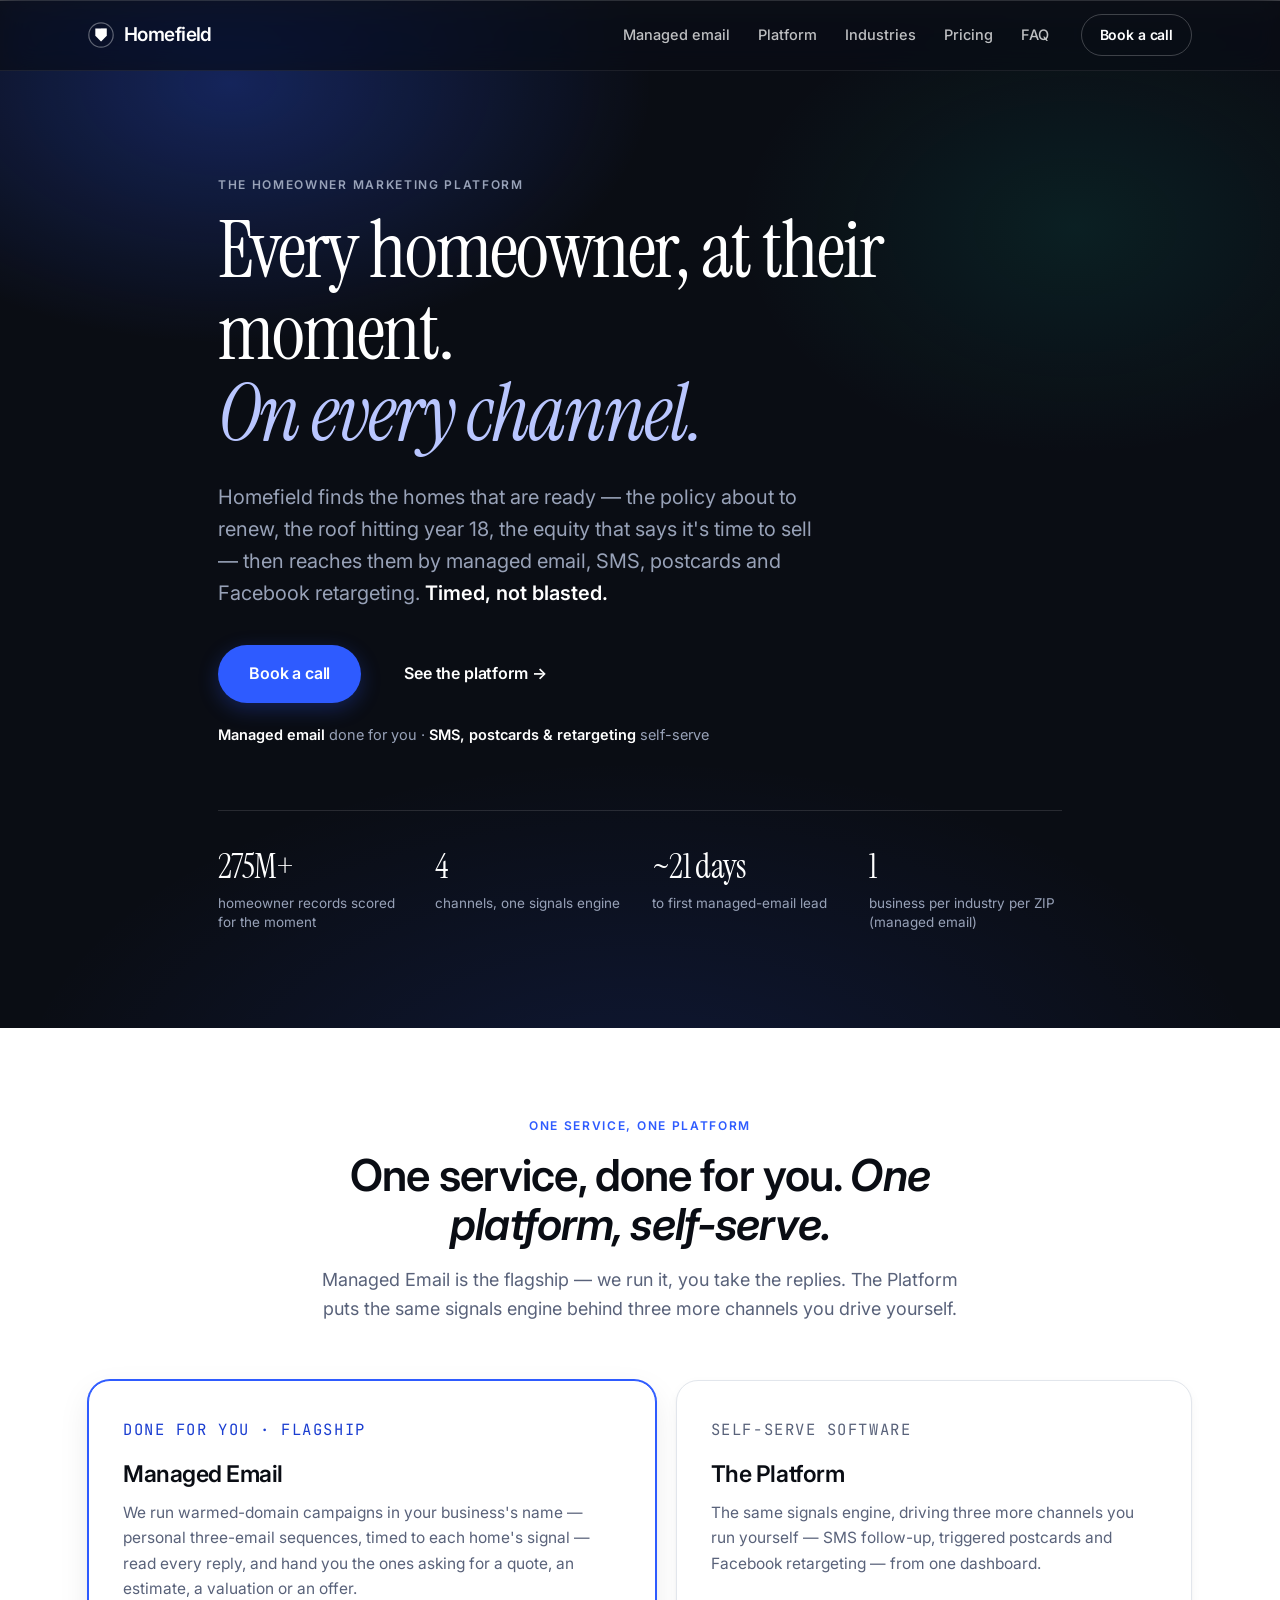
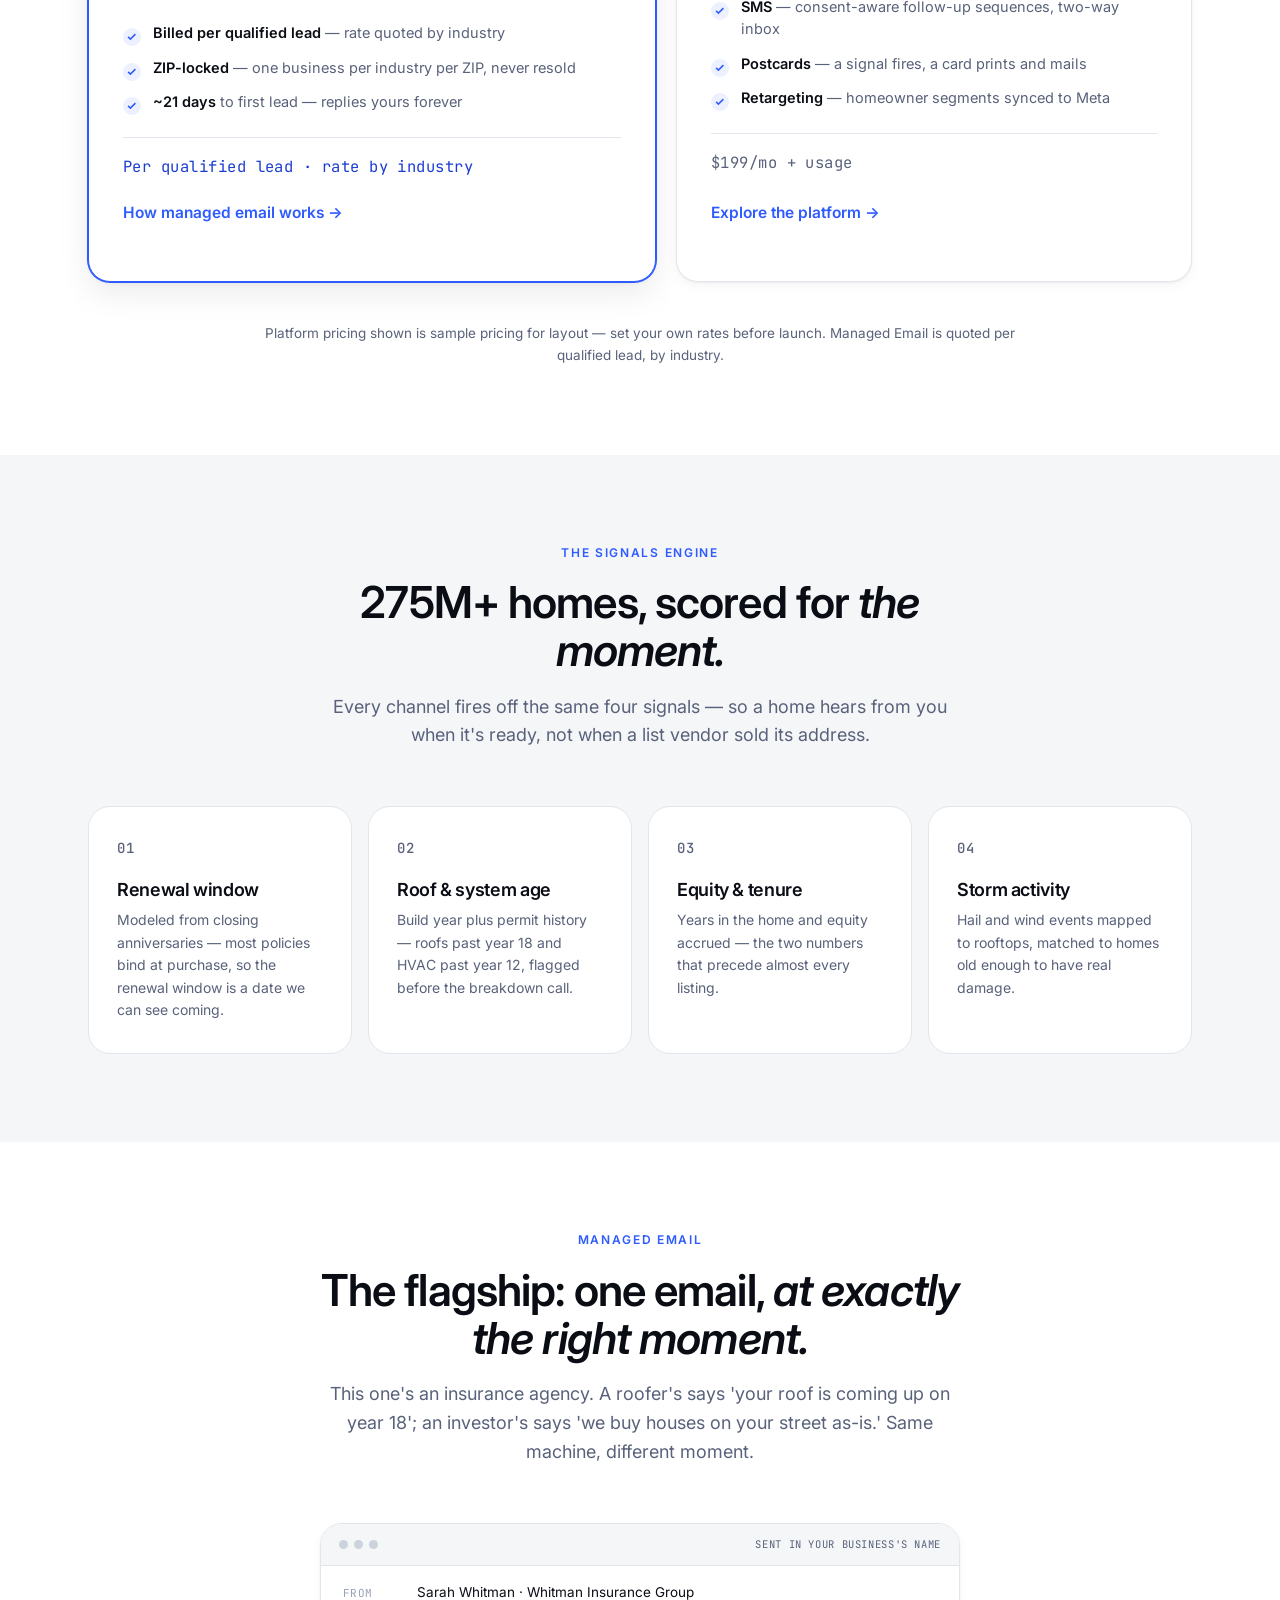
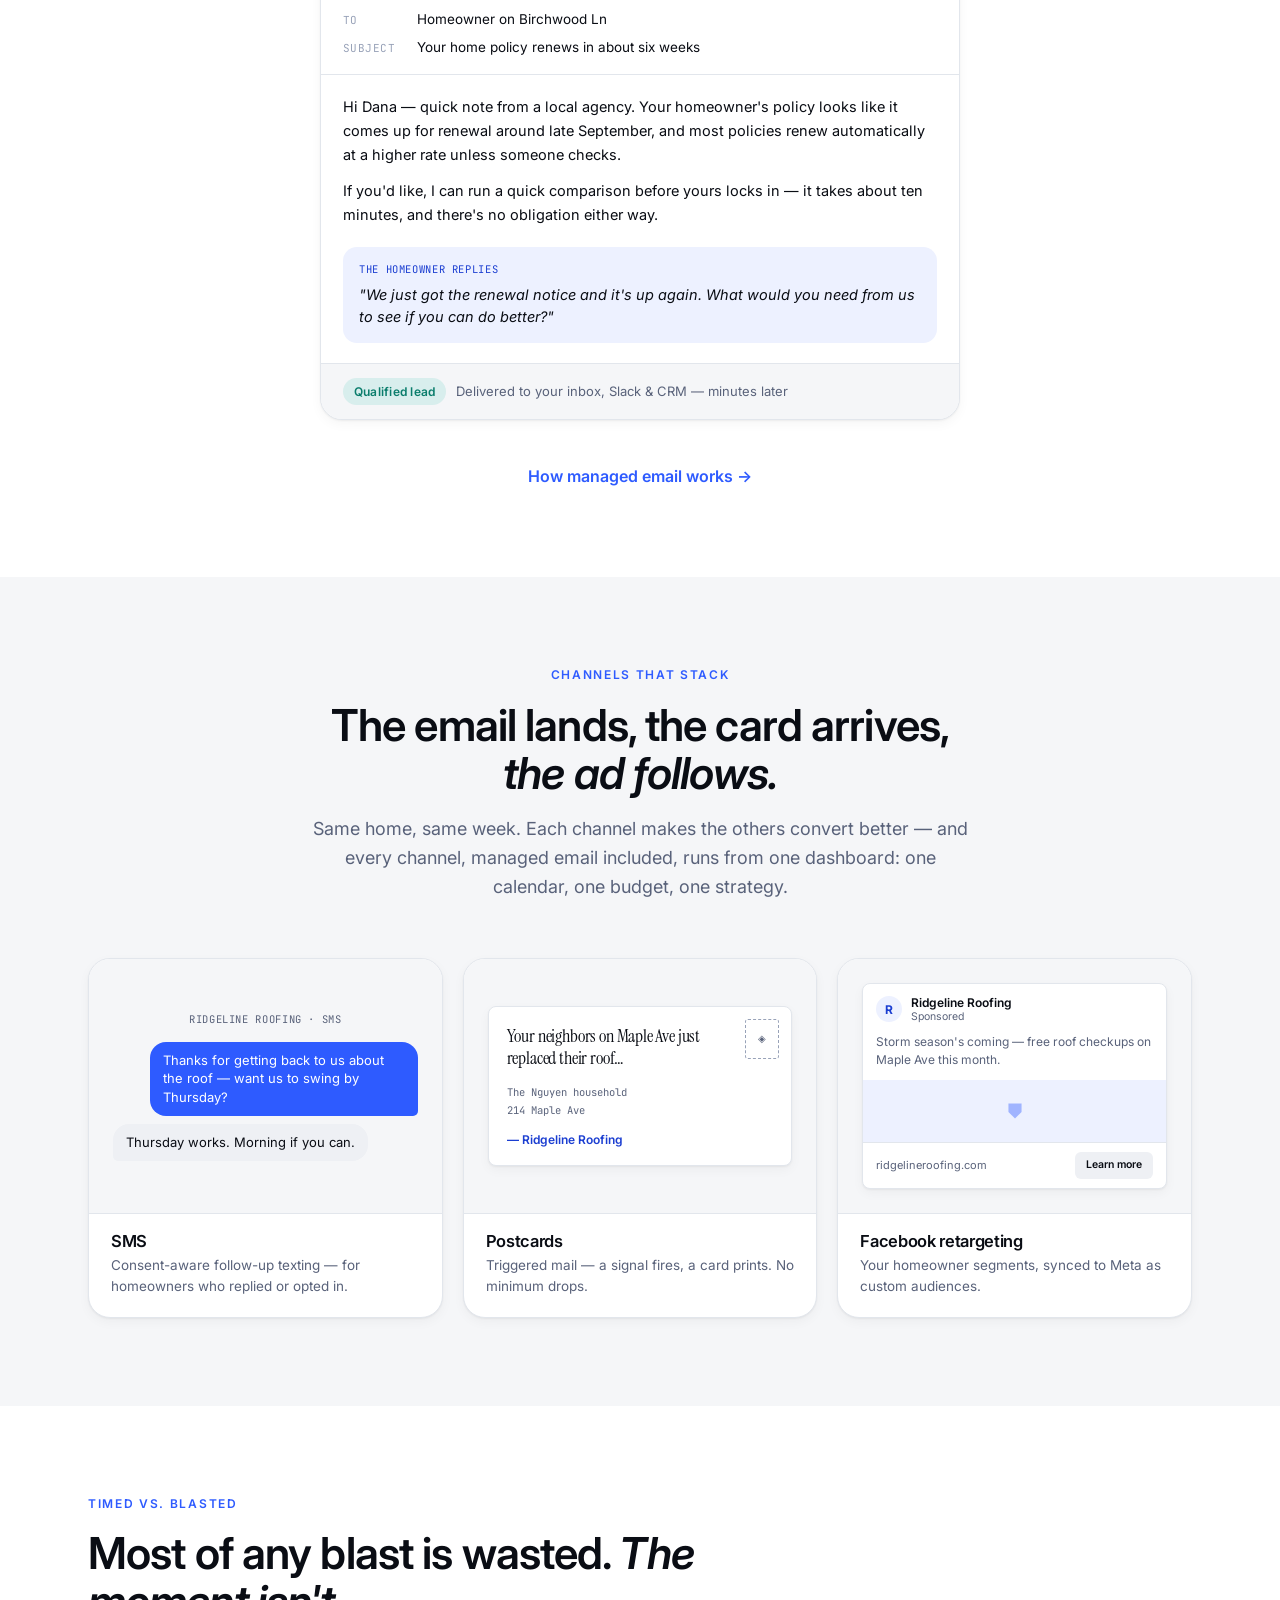
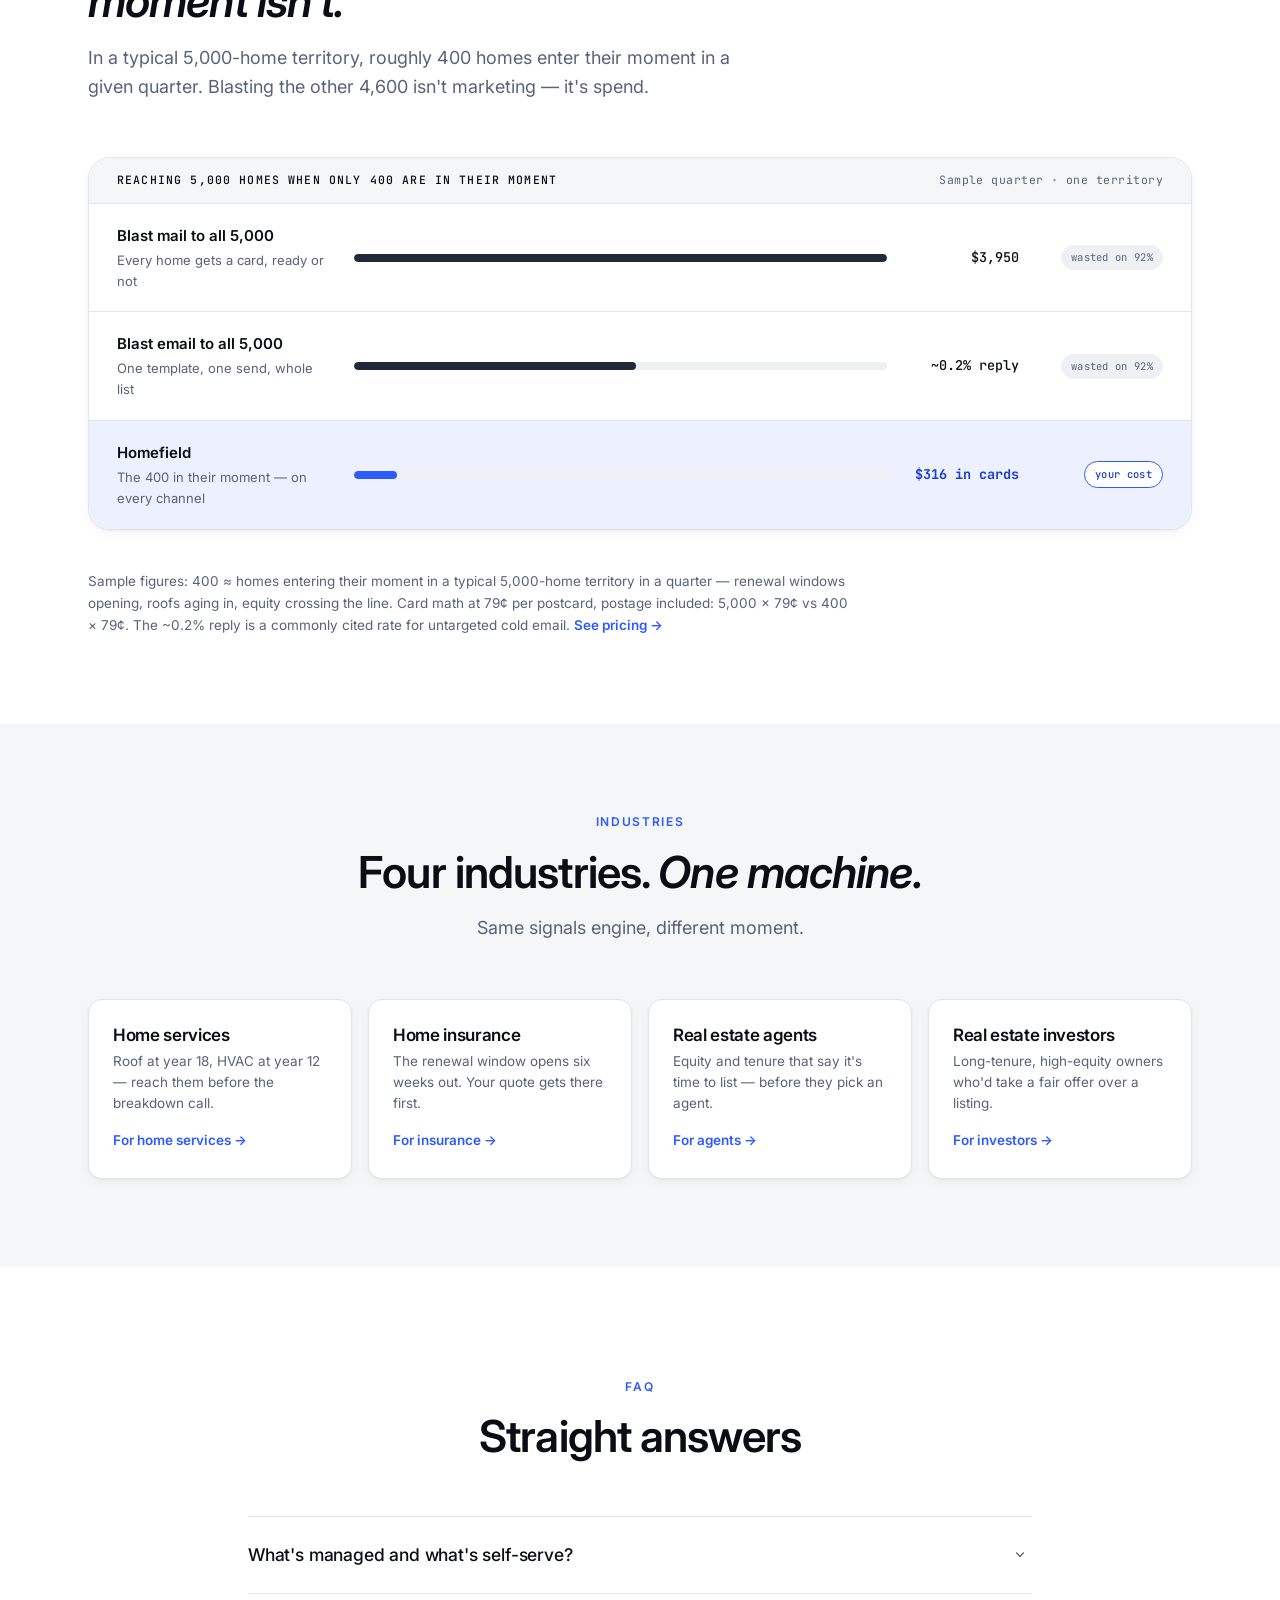
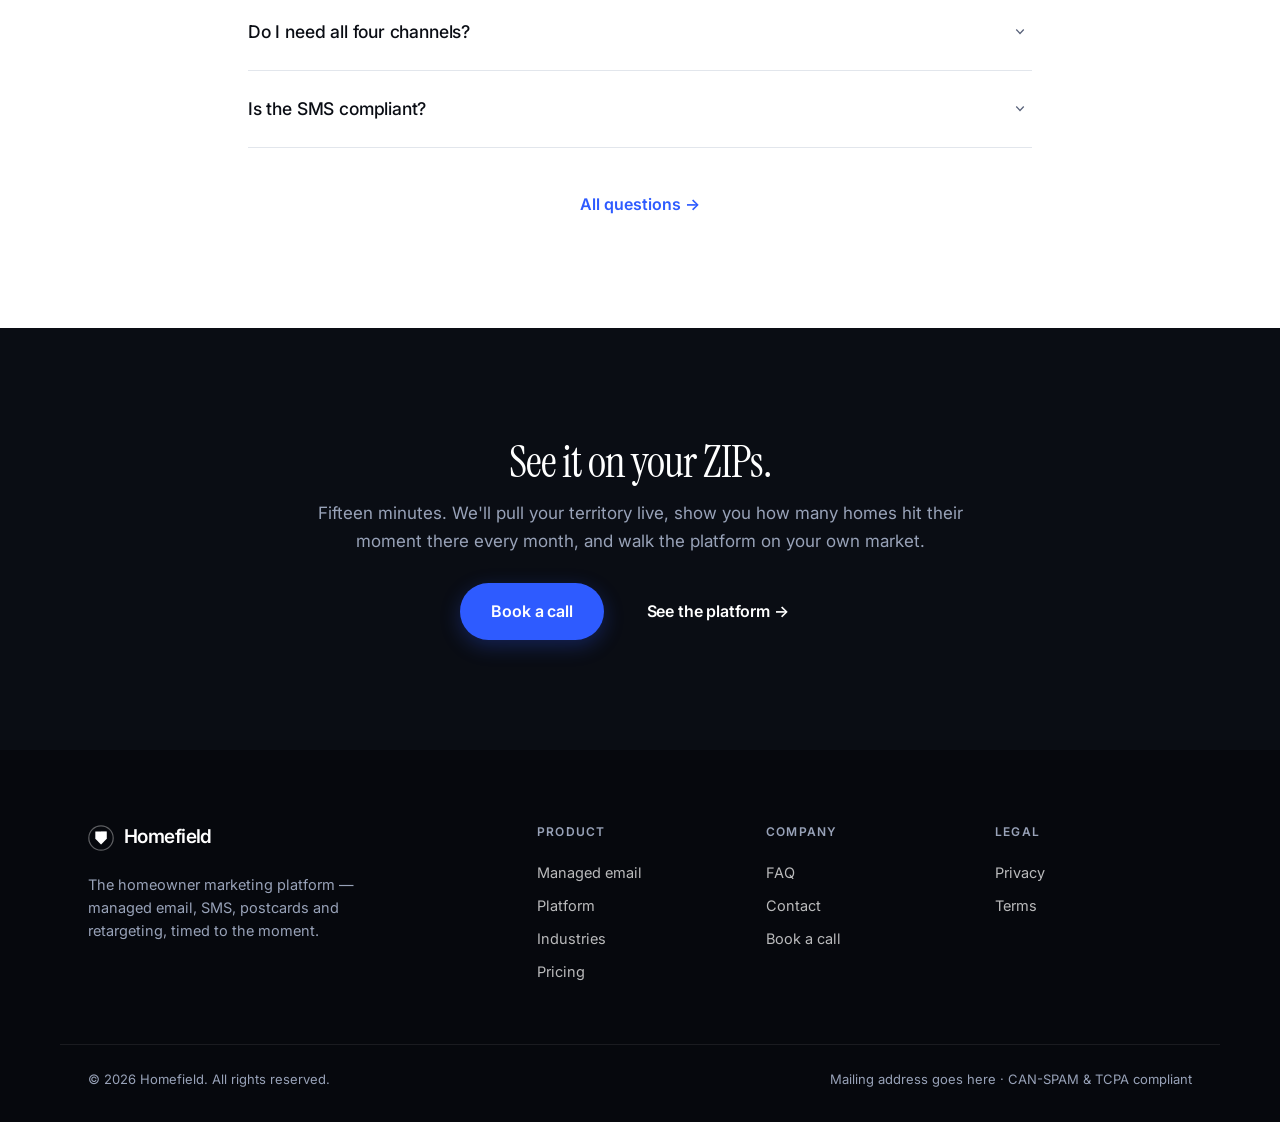
==== index.html @ 3f5035f7 "Homefield platform example site Homeowner marketing platform positioning: Managed Email as the flags" ====
<!DOCTYPE html>
<html lang="en">
<head>
<meta charset="utf-8">
<meta name="viewport" content="width=device-width, initial-scale=1">
<title>Homefield — The homeowner marketing platform</title>
<meta name="description" content="Homefield finds the homes that are ready — the policy about to renew, the roof hitting year 18, the equity that says it's time to sell — then reaches them by managed email, SMS, postcards and Facebook retargeting. Timed, not blasted.">
<meta property="og:title" content="Homefield — The homeowner marketing platform">
<meta property="og:description" content="Every homeowner, at their moment, on every channel — managed email done for you, plus self-serve SMS, postcards and Facebook retargeting on one signals engine.">
<meta property="og:type" content="website">
<link rel="preconnect" href="https://fonts.googleapis.com">
<link rel="preconnect" href="https://fonts.gstatic.com" crossorigin>
<link href="https://fonts.googleapis.com/css2?family=Instrument+Serif:ital@0;1&family=Inter:wght@400;500;600;700&family=JetBrains+Mono:wght@400;500&display=swap" rel="stylesheet">
<link rel="stylesheet" href="styles.css?v=pf1">
<link rel="icon" href="data:image/svg+xml,%3Csvg xmlns='http://www.w3.org/2000/svg' viewBox='0 0 32 32'%3E%3Ccircle cx='16' cy='16' r='16' fill='%230A0D14'/%3E%3Cpath d='M9 9h14v8.5L16 25l-7-7.5z' fill='%232E5BFF'/%3E%3C/svg%3E">
<script>document.documentElement.className += ' js';</script>
<style>
  .hm-link{ font-weight:600; color:var(--accent); white-space:nowrap; }
  .hm-link:hover{ color:var(--accent-ink); }
  .hm-more{ margin-top:44px; text-align:center; font-size:16px; }

  /* ── One service + one platform ── */
  .hm-duo{ display:grid; grid-template-columns:1.1fr 1fr; gap:20px; align-items:stretch; }
  .hm-duo__card{ display:flex; flex-direction:column; background:var(--paper); border:1px solid var(--line);
    border-radius:var(--r-lg); padding:36px 34px; box-shadow:var(--shadow-sm); }
  .hm-duo__card--feature{ border-color:var(--accent); box-shadow:0 0 0 1px var(--accent), var(--shadow); }
  .hm-duo__kicker{ font-family:var(--mono); font-size:11px; letter-spacing:.1em; text-transform:uppercase;
    color:var(--muted); margin-bottom:14px; }
  .hm-duo__card--feature .hm-duo__kicker{ color:var(--accent-ink); }
  .hm-duo__card h3{ font-size:23px; margin-bottom:12px; }
  .hm-duo__card > p{ font-size:15.5px; color:var(--muted); line-height:1.65; margin-bottom:20px; }
  .hm-duo .ticks{ margin-bottom:24px; }
  .hm-duo .ticks li{ font-size:14.5px; }
  .hm-duo__price{ font-family:var(--mono); font-size:12.5px; letter-spacing:.03em; color:var(--muted);
    padding-top:16px; border-top:1px solid var(--line); margin-bottom:14px; }
  .hm-duo__card--feature .hm-duo__price{ color:var(--accent-ink); }
  .hm-duo__link{ margin-top:auto; font-size:15px; }

  /* ── Signals engine ── */
  .hm-sig{ grid-template-columns:repeat(4,1fr); gap:16px; }
  .hm-sig .step h3{ font-size:18px; }
  .hm-sig .step p{ font-size:14px; }

  /* ── Channels that stack ── */
  .hm-chan{ display:grid; grid-template-columns:repeat(3,1fr); gap:20px; }
  .hm-chan__tile{ display:flex; flex-direction:column; background:var(--paper); border:1px solid var(--line);
    border-radius:var(--r-lg); box-shadow:var(--shadow-sm); overflow:hidden; }
  .hm-chan__mock{ flex:1; display:flex; flex-direction:column; justify-content:center; min-height:210px;
    padding:24px; background:var(--paper-2); border-bottom:1px solid var(--line); }
  .hm-chan__cap{ padding:18px 22px 20px; }
  .hm-chan__cap h3{ font-size:16.5px; margin-bottom:5px; }
  .hm-chan__cap p{ font-size:13.5px; color:var(--muted); line-height:1.55; }

  .hm-sms{ display:flex; flex-direction:column; gap:8px; }
  .hm-sms__from{ font-family:var(--mono); font-size:10.5px; letter-spacing:.06em; text-transform:uppercase;
    color:var(--muted); text-align:center; margin-bottom:6px; }
  .hm-sms__b{ max-width:88%; padding:9px 13px; border-radius:16px; font-size:13px; line-height:1.45; }
  .hm-sms__b--out{ align-self:flex-end; background:var(--accent); color:#fff; border-bottom-right-radius:5px; }
  .hm-sms__b--in{ align-self:flex-start; background:var(--paper-3); color:var(--ink); border-bottom-left-radius:5px; }

  .hm-post{ position:relative; background:var(--paper); border:1px solid var(--line); border-radius:var(--r-sm);
    padding:18px 18px 16px; box-shadow:var(--shadow-sm); }
  .hm-post__stamp{ position:absolute; top:12px; right:12px; width:34px; height:40px;
    border:1px dashed var(--muted-dark); border-radius:3px; display:flex; align-items:center; justify-content:center;
    font-family:var(--mono); font-size:9.5px; color:var(--muted); }
  .hm-post__head{ font-family:var(--serif); font-size:17.5px; line-height:1.3; letter-spacing:-.01em;
    max-width:82%; margin-bottom:14px; }
  .hm-post__addr{ font-family:var(--mono); font-size:10.5px; line-height:1.7; color:var(--muted); }
  .hm-post__sign{ margin-top:10px; font-size:12px; font-weight:600; color:var(--accent-ink); }

  .hm-ad{ background:var(--paper); border:1px solid var(--line); border-radius:var(--r-sm); overflow:hidden;
    box-shadow:var(--shadow-sm); }
  .hm-ad__top{ display:flex; align-items:center; gap:9px; padding:11px 13px 9px; }
  .hm-ad__av{ width:26px; height:26px; border-radius:50%; background:var(--accent-soft); color:var(--accent-ink);
    display:flex; align-items:center; justify-content:center; font-size:12px; font-weight:700; flex-shrink:0; }
  .hm-ad__who{ font-size:12px; font-weight:600; line-height:1.3; }
  .hm-ad__who span{ display:block; font-size:10.5px; font-weight:400; color:var(--muted); }
  .hm-ad__txt{ padding:0 13px 11px; font-size:12px; line-height:1.5; color:var(--muted); }
  .hm-ad__img{ height:62px; background:var(--accent-soft); display:flex; align-items:center; justify-content:center; }
  .hm-ad__img svg{ width:30px; height:30px; color:var(--accent); opacity:.4; }
  .hm-ad__bar{ display:flex; justify-content:space-between; align-items:center; gap:10px; padding:9px 13px;
    border-top:1px solid var(--line); font-size:11px; color:var(--muted); }
  .hm-ad__cta{ font-size:10.5px; font-weight:600; color:var(--ink); background:var(--paper-3);
    padding:5px 11px; border-radius:6px; white-space:nowrap; }

  /* ── Email mockup ── */
  .hm-mail{ max-width:640px; margin:0 auto; background:var(--paper); border:1px solid var(--line); border-radius:var(--r-lg); box-shadow:var(--shadow-sm); overflow:hidden; }
  .hm-mail__bar{ display:flex; align-items:center; gap:6px; padding:12px 18px; background:var(--paper-2); border-bottom:1px solid var(--line); }
  .hm-mail__tag{ margin-left:auto; font-family:var(--mono); font-size:10.5px; letter-spacing:.06em; text-transform:uppercase; color:var(--muted); }
  .hm-mail__meta{ padding:16px 22px; border-bottom:1px solid var(--line); display:grid; gap:6px; }
  .hm-mail__meta p{ font-size:13.5px; display:grid; grid-template-columns:64px 1fr; gap:10px; align-items:baseline; }
  .hm-mail__meta span{ color:var(--muted-dark); font-family:var(--mono); font-size:11px; text-transform:uppercase; letter-spacing:.04em; }
  .hm-mail__body{ padding:20px 22px; }
  .hm-mail__body p{ font-size:14.5px; line-height:1.65; margin-bottom:12px; }
  .hm-mail__body p:last-child{ margin-bottom:0; }
  .hm-mail__reply{ margin:0 22px 20px; background:var(--accent-soft); border-radius:var(--r); padding:14px 16px; }
  .hm-mail__replylabel{ font-family:var(--mono); font-size:10.5px; letter-spacing:.06em; text-transform:uppercase; color:var(--accent-ink); margin-bottom:6px; }
  .hm-mail__reply p:last-child{ font-size:14.5px; font-style:italic; line-height:1.55; }
  .hm-mail__foot{ display:flex; align-items:center; gap:10px; padding:14px 22px; border-top:1px solid var(--line); background:var(--paper-2); font-size:13px; color:var(--muted); flex-wrap:wrap; }

  /* ── Timed vs blasted (bar panel) ── */
  .hm-cost{ border:1px solid var(--line); border-radius:var(--r-lg); background:var(--paper); overflow:hidden; box-shadow:var(--shadow-sm); }
  .hm-cost__head{ display:flex; justify-content:space-between; align-items:center; gap:16px; padding:13px 28px; background:var(--paper-2); border-bottom:1px solid var(--line); }
  .hm-cost__title{ font-family:var(--mono); font-size:11.5px; letter-spacing:.1em; text-transform:uppercase; font-weight:500; }
  .hm-cost__stamp{ font-family:var(--mono); font-size:11.5px; letter-spacing:.04em; color:var(--muted); }
  .hm-cost__row{ display:grid; grid-template-columns:215px 1fr 110px 122px; gap:22px; align-items:center; padding:20px 28px; border-bottom:1px solid var(--line); }
  .hm-cost__row:last-child{ border-bottom:none; }
  .hm-cost__who{ font-weight:600; font-size:15px; }
  .hm-cost__who span{ display:block; font-size:13px; color:var(--muted); font-weight:400; margin-top:2px; }
  .hm-cost__bar{ height:8px; border-radius:99px; background:var(--paper-3); overflow:hidden; }
  .hm-cost__bar i{ display:block; height:100%; border-radius:99px; background:var(--ink-3); }
  .hm-cost__num{ text-align:right; font-family:var(--mono); font-size:13.5px; font-weight:500; white-space:nowrap; }
  .hm-cost__x{ justify-self:end; font-family:var(--mono); font-size:10.5px; letter-spacing:.03em; white-space:nowrap;
    color:var(--muted); background:var(--paper-3); padding:4px 10px; border-radius:99px; }
  .hm-cost__x--win{ color:var(--accent-ink); background:#fff; border:1px solid var(--accent); font-weight:500; }
  .hm-cost__row--win{ background:var(--accent-soft); }
  .hm-cost__row--win .hm-cost__bar i{ background:var(--accent); }
  .hm-cost__row--win .hm-cost__num{ color:var(--accent-ink); font-weight:700; }

  /* ── Industries teaser ── */
  .hm-ind{ display:grid; grid-template-columns:repeat(4,1fr); gap:16px; }
  .hm-ind__card{ display:flex; flex-direction:column; background:var(--paper); border:1px solid var(--line);
    border-radius:var(--r); padding:26px 24px; box-shadow:var(--shadow-sm); transition:box-shadow .2s, transform .2s; }
  .hm-ind__card:hover{ box-shadow:var(--shadow); transform:translateY(-2px); }
  .hm-ind__card h3{ font-size:17px; margin-bottom:7px; }
  .hm-ind__card p{ font-size:13.5px; color:var(--muted); line-height:1.55; margin-bottom:16px; }
  .hm-ind__card span{ margin-top:auto; font-size:13.5px; font-weight:600; color:var(--accent); }
  .hm-ind__card:hover span{ color:var(--accent-ink); }

  @media(max-width:960px){
    .hm-duo{ grid-template-columns:1fr; }
    .hm-sig{ grid-template-columns:1fr 1fr; }
    .hm-chan{ grid-template-columns:1fr; max-width:520px; margin:0 auto; }
    .hm-chan__mock{ min-height:0; padding:22px; }
    .hm-ind{ grid-template-columns:1fr 1fr; }
  }
  @media(max-width:640px){
    .hm-sig{ grid-template-columns:1fr; }
    .hm-ind{ grid-template-columns:1fr; }
    .hm-duo__card{ padding:28px 24px; }
  }
  @media(max-width:820px){
    .hm-cost__row{ grid-template-columns:1fr auto auto; row-gap:12px; padding:16px 20px; }
    .hm-cost__bar{ grid-column:1 / -1; grid-row:2; }
    .hm-cost__head{ padding:11px 20px; }
    .hm-cost__stamp{ display:none; }
  }
</style>
</head>
<body>

<a class="skip" href="#main">Skip to content</a>

<header class="nav" id="nav">
  <div class="wrap nav__inner">
    <a class="brand" href="index.html" aria-label="Homefield home">
      <svg class="brand__mark" viewBox="0 0 32 32" aria-hidden="true">
        <circle cx="16" cy="16" r="15" fill="none" stroke="currentColor" stroke-width="1.5" opacity=".35"/>
        <path d="M9 8 H23 V17 L16 24 L9 17 Z" fill="currentColor"/>
        <path d="M16 8 H23 V17 L16 24 Z" fill="currentColor" opacity=".45"/>
      </svg>
      <span class="brand__word">Homefield</span>
    </a>

    <nav class="nav__links" aria-label="Primary">
      <a href="managed-email.html">Managed email</a>
      <a href="platform.html">Platform</a>
      <a href="industries.html">Industries</a>
      <a href="pricing.html">Pricing</a>
      <a href="faq.html">FAQ</a>
    </nav>

    <div class="nav__cta">
      <a class="btn btn--ghost btn--sm" href="https://calendly.com/zatulovebrian/call" target="_blank" rel="noopener">Book a call</a>
    </div>

    <button class="nav__toggle" id="navToggle" aria-expanded="false" aria-controls="mobileNav" aria-label="Open menu">
      <span></span><span></span>
    </button>
  </div>
  <div class="mobilenav" id="mobileNav" hidden>
    <a href="managed-email.html">Managed email</a>
    <a href="platform.html">Platform</a>
    <a href="industries.html">Industries</a>
    <a href="pricing.html">Pricing</a>
    <a href="faq.html">FAQ</a>
    <a class="btn btn--primary" href="https://calendly.com/zatulovebrian/call" target="_blank" rel="noopener">Book a call</a>
  </div>
</header>

<main id="main">

<!-- ── HERO ──────────────────────────────────────────── -->
<section class="hero">
  <div class="hero__glow" aria-hidden="true"></div>
  <div class="wrap hero__inner">
    <p class="eyebrow reveal">The homeowner marketing platform</p>
    <h1 class="hero__h1 reveal">
      Every homeowner, at their moment.<br>
      <em>On every channel.</em>
    </h1>
    <p class="hero__sub reveal">
      Homefield finds the homes that are ready — the policy about to renew, the roof hitting
      year 18, the equity that says it's time to sell — then reaches them by managed email,
      SMS, postcards and Facebook retargeting. <strong>Timed, not blasted.</strong>
    </p>
    <div class="hero__actions reveal">
      <a class="btn btn--primary btn--lg" href="https://calendly.com/zatulovebrian/call" target="_blank" rel="noopener">Book a call</a>
      <a class="btn btn--quiet btn--lg" href="platform.html">See the platform →</a>
    </div>
    <p class="hero__note reveal"><strong>Managed email</strong> done for you · <strong>SMS, postcards &amp; retargeting</strong> self-serve</p>

    <ul class="hero__strip reveal" aria-label="At a glance">
      <li><span>275M+</span> homeowner records scored for the moment</li>
      <li><span>4</span> channels, one signals engine</li>
      <li><span>~21 days</span> to first managed-email lead</li>
      <li><span>1</span> business per industry per ZIP (managed email)</li>
    </ul>
  </div>
</section>

<!-- ── ONE SERVICE + ONE PLATFORM ────────────────────── -->
<section class="section section--tight">
  <div class="wrap">
    <div class="sechead sechead--center">
      <p class="eyebrow eyebrow--dark">One service, one platform</p>
      <h2>One service, done for you. <em>One platform, self-serve.</em></h2>
      <p class="lede">
        Managed Email is the flagship — we run it, you take the replies. The Platform puts
        the same signals engine behind three more channels you drive yourself.
      </p>
    </div>

    <div class="hm-duo">
      <div class="hm-duo__card hm-duo__card--feature">
        <p class="hm-duo__kicker">Done for you · Flagship</p>
        <h3>Managed Email</h3>
        <p>
          We run warmed-domain campaigns in your business's name — personal three-email
          sequences, timed to each home's signal — read every reply, and hand you the ones
          asking for a quote, an estimate, a valuation or an offer.
        </p>
        <ul class="ticks">
          <li><strong>Billed per qualified lead</strong> — rate quoted by industry</li>
          <li><strong>ZIP-locked</strong> — one business per industry per ZIP, never resold</li>
          <li><strong>~21 days</strong> to first lead — replies yours forever</li>
        </ul>
        <p class="hm-duo__price">Per qualified lead · rate by industry</p>
        <p class="hm-duo__link"><a class="hm-link" href="managed-email.html">How managed email works →</a></p>
      </div>

      <div class="hm-duo__card">
        <p class="hm-duo__kicker">Self-serve software</p>
        <h3>The Platform</h3>
        <p>
          The same signals engine, driving three more channels you run yourself — SMS
          follow-up, triggered postcards and Facebook retargeting — from one dashboard.
        </p>
        <ul class="ticks">
          <li><strong>SMS</strong> — consent-aware follow-up sequences, two-way inbox</li>
          <li><strong>Postcards</strong> — a signal fires, a card prints and mails</li>
          <li><strong>Retargeting</strong> — homeowner segments synced to Meta</li>
        </ul>
        <!-- SAMPLE PRICING — set real rates before launch -->
        <p class="hm-duo__price">$199/mo + usage</p>
        <p class="hm-duo__link"><a class="hm-link" href="platform.html">Explore the platform →</a></p>
      </div>
    </div>

    <p class="fineprint fineprint--center">
      Platform pricing shown is sample pricing for layout — set your own rates before launch.
      Managed Email is quoted per qualified lead, by industry.
    </p>
  </div>
</section>

<!-- ── THE SIGNALS ENGINE ────────────────────────────── -->
<section class="section section--tight section--paper">
  <div class="wrap">
    <div class="sechead sechead--center">
      <p class="eyebrow eyebrow--dark">The signals engine</p>
      <h2>275M+ homes, scored for <em>the moment.</em></h2>
      <p class="lede">
        Every channel fires off the same four signals — so a home hears from you when it's
        ready, not when a list vendor sold its address.
      </p>
    </div>

    <ul class="steps hm-sig">
      <li class="step">
        <p class="step__n">01</p>
        <h3>Renewal window</h3>
        <p>Modeled from closing anniversaries — most policies bind at purchase, so the renewal window is a date we can see coming.</p>
      </li>
      <li class="step">
        <p class="step__n">02</p>
        <h3>Roof &amp; system age</h3>
        <p>Build year plus permit history — roofs past year 18 and HVAC past year 12, flagged before the breakdown call.</p>
      </li>
      <li class="step">
        <p class="step__n">03</p>
        <h3>Equity &amp; tenure</h3>
        <p>Years in the home and equity accrued — the two numbers that precede almost every listing.</p>
      </li>
      <li class="step">
        <p class="step__n">04</p>
        <h3>Storm activity</h3>
        <p>Hail and wind events mapped to rooftops, matched to homes old enough to have real damage.</p>
      </li>
    </ul>
  </div>
</section>

<!-- ── THE EMAIL ─────────────────────────────────────── -->
<section class="section section--tight">
  <div class="wrap">
    <div class="sechead sechead--center">
      <p class="eyebrow eyebrow--dark">Managed email</p>
      <h2>The flagship: one email, <em>at exactly the right moment.</em></h2>
      <p class="lede">
        This one's an insurance agency. A roofer's says 'your roof is coming up on year 18';
        an investor's says 'we buy houses on your street as-is.' Same machine, different moment.
      </p>
    </div>

    <!-- SAMPLE CONTENT — replace with a real, permissioned thread before launch -->
    <div class="hm-mail">
      <div class="hm-mail__bar">
        <span class="dot"></span><span class="dot"></span><span class="dot"></span>
        <span class="hm-mail__tag">Sent in your business's name</span>
      </div>
      <div class="hm-mail__meta">
        <p><span>From</span> Sarah Whitman · Whitman Insurance Group</p>
        <p><span>To</span> Homeowner on Birchwood Ln</p>
        <p><span>Subject</span> Your home policy renews in about six weeks</p>
      </div>
      <div class="hm-mail__body">
        <p>Hi Dana — quick note from a local agency. Your homeowner's policy looks like it comes
        up for renewal around late September, and most policies renew automatically at a higher
        rate unless someone checks.</p>
        <p>If you'd like, I can run a quick comparison before yours locks in — it takes about
        ten minutes, and there's no obligation either way.</p>
      </div>
      <div class="hm-mail__reply">
        <p class="hm-mail__replylabel">The homeowner replies</p>
        <p>"We just got the renewal notice and it's up again. What would you need from us
        to see if you can do better?"</p>
      </div>
      <div class="hm-mail__foot">
        <span class="pill pill--good">Qualified lead</span>
        <span>Delivered to your inbox, Slack &amp; CRM — minutes later</span>
      </div>
    </div>

    <p class="hm-more"><a class="hm-link" href="managed-email.html">How managed email works →</a></p>
  </div>
</section>

<!-- ── CHANNELS THAT STACK ───────────────────────────── -->
<section class="section section--tight section--paper">
  <div class="wrap">
    <div class="sechead sechead--center">
      <p class="eyebrow eyebrow--dark">Channels that stack</p>
      <h2>The email lands, the card arrives, <em>the ad follows.</em></h2>
      <p class="lede">
        Same home, same week. Each channel makes the others convert better — and every channel,
        managed email included, runs from one dashboard: one calendar, one budget, one strategy.
      </p>
    </div>

    <!-- SAMPLE CONTENT — mockups use a fictional business; replace copy before launch -->
    <div class="hm-chan">
      <div class="hm-chan__tile">
        <div class="hm-chan__mock" role="img" aria-label="Sample SMS follow-up thread between a roofing business and a homeowner">
          <div class="hm-sms">
            <p class="hm-sms__from">Ridgeline Roofing · SMS</p>
            <p class="hm-sms__b hm-sms__b--out">Thanks for getting back to us about the roof — want us to swing by Thursday?</p>
            <p class="hm-sms__b hm-sms__b--in">Thursday works. Morning if you can.</p>
          </div>
        </div>
        <div class="hm-chan__cap">
          <h3>SMS</h3>
          <p>Consent-aware follow-up texting — for homeowners who replied or opted in.</p>
        </div>
      </div>

      <div class="hm-chan__tile">
        <div class="hm-chan__mock" role="img" aria-label="Sample postcard front addressed to a homeowner">
          <div class="hm-post">
            <span class="hm-post__stamp">◈</span>
            <p class="hm-post__head">Your neighbors on Maple Ave just replaced their roof…</p>
            <p class="hm-post__addr">The Nguyen household<br>214 Maple Ave</p>
            <p class="hm-post__sign">— Ridgeline Roofing</p>
          </div>
        </div>
        <div class="hm-chan__cap">
          <h3>Postcards</h3>
          <p>Triggered mail — a signal fires, a card prints. No minimum drops.</p>
        </div>
      </div>

      <div class="hm-chan__tile">
        <div class="hm-chan__mock" role="img" aria-label="Sample sponsored social post from the same roofing business">
          <div class="hm-ad">
            <div class="hm-ad__top">
              <span class="hm-ad__av">R</span>
              <p class="hm-ad__who">Ridgeline Roofing<span>Sponsored</span></p>
            </div>
            <p class="hm-ad__txt">Storm season's coming — free roof checkups on Maple Ave this month.</p>
            <div class="hm-ad__img">
              <svg viewBox="0 0 32 32" aria-hidden="true"><path d="M9 8 H23 V17 L16 24 L9 17 Z" fill="currentColor"/></svg>
            </div>
            <div class="hm-ad__bar">
              <span>ridgelineroofing.com</span>
              <span class="hm-ad__cta">Learn more</span>
            </div>
          </div>
        </div>
        <div class="hm-chan__cap">
          <h3>Facebook retargeting</h3>
          <p>Your homeowner segments, synced to Meta as custom audiences.</p>
        </div>
      </div>
    </div>
  </div>
</section>

<!-- ── TIMED VS BLASTED ──────────────────────────────── -->
<section class="section section--tight">
  <div class="wrap">
    <div class="sechead">
      <p class="eyebrow eyebrow--dark">Timed vs. blasted</p>
      <h2>Most of any blast is wasted. <em>The moment isn't.</em></h2>
      <p class="lede">
        In a typical 5,000-home territory, roughly 400 homes enter their moment in a given
        quarter. Blasting the other 4,600 isn't marketing — it's spend.
      </p>
    </div>

    <!-- SAMPLE FIGURES — illustrative math, see fineprint -->
    <div class="hm-cost">
      <div class="hm-cost__head">
        <span class="hm-cost__title">Reaching 5,000 homes when only 400 are in their moment</span>
        <span class="hm-cost__stamp">Sample quarter · one territory</span>
      </div>
      <div class="hm-cost__row">
        <div class="hm-cost__who">Blast mail to all 5,000<span>Every home gets a card, ready or not</span></div>
        <div class="hm-cost__bar"><i style="width:100%"></i></div>
        <span class="hm-cost__num">$3,950</span>
        <span class="hm-cost__x">wasted on 92%</span>
      </div>
      <div class="hm-cost__row">
        <div class="hm-cost__who">Blast email to all 5,000<span>One template, one send, whole list</span></div>
        <div class="hm-cost__bar"><i style="width:53%"></i></div>
        <span class="hm-cost__num">~0.2% reply</span>
        <span class="hm-cost__x">wasted on 92%</span>
      </div>
      <div class="hm-cost__row hm-cost__row--win">
        <div class="hm-cost__who">Homefield<span>The 400 in their moment — on every channel</span></div>
        <div class="hm-cost__bar"><i style="width:8%"></i></div>
        <span class="hm-cost__num">$316 in cards</span>
        <span class="hm-cost__x hm-cost__x--win">your cost</span>
      </div>
    </div>

    <p class="fineprint">
      Sample figures: 400 ≈ homes entering their moment in a typical 5,000-home territory in a quarter —
      renewal windows opening, roofs aging in, equity crossing the line. Card math at 79¢ per postcard,
      postage included: 5,000 × 79¢ vs 400 × 79¢. The ~0.2% reply is a commonly cited rate for untargeted
      cold email. <a class="hm-link" href="pricing.html">See pricing →</a>
    </p>
  </div>
</section>

<!-- ── INDUSTRIES TEASER ─────────────────────────────── -->
<section class="section section--tight section--paper">
  <div class="wrap">
    <div class="sechead sechead--center">
      <p class="eyebrow eyebrow--dark">Industries</p>
      <h2>Four industries. <em>One machine.</em></h2>
      <p class="lede">Same signals engine, different moment.</p>
    </div>

    <div class="hm-ind">
      <a class="hm-ind__card" href="industries.html">
        <h3>Home services</h3>
        <p>Roof at year 18, HVAC at year 12 — reach them before the breakdown call.</p>
        <span>For home services →</span>
      </a>
      <a class="hm-ind__card" href="industries.html">
        <h3>Home insurance</h3>
        <p>The renewal window opens six weeks out. Your quote gets there first.</p>
        <span>For insurance →</span>
      </a>
      <a class="hm-ind__card" href="industries.html">
        <h3>Real estate agents</h3>
        <p>Equity and tenure that say it's time to list — before they pick an agent.</p>
        <span>For agents →</span>
      </a>
      <a class="hm-ind__card" href="industries.html">
        <h3>Real estate investors</h3>
        <p>Long-tenure, high-equity owners who'd take a fair offer over a listing.</p>
        <span>For investors →</span>
      </a>
    </div>
  </div>
</section>

<!-- ── FAQ TEASER ────────────────────────────────────── -->
<section class="section">
  <div class="wrap wrap--narrow">
    <div class="sechead sechead--center">
      <p class="eyebrow eyebrow--dark">FAQ</p>
      <h2>Straight answers</h2>
    </div>

    <div class="faq">
      <details class="faq__item">
        <summary>What's managed and what's self-serve?</summary>
        <div class="faq__a"><p>Managed Email is done for you: we run warmed-domain campaigns in your business's name, read every reply, and deliver qualified leads — billed per qualified lead, rate quoted by industry, one business per industry per ZIP. The Platform is self-serve: the same signals engine driving SMS follow-up, triggered postcards and Facebook retargeting from one dashboard, open to any business.</p></div>
      </details>
      <details class="faq__item">
        <summary>Do I need all four channels?</summary>
        <div class="faq__a"><p>No. Most businesses start with one — usually managed email — and add channels as the moment proves out. They stack: the email lands, the card arrives, the ad follows, same home, same week, so each channel makes the others convert better.</p></div>
      </details>
      <details class="faq__item">
        <summary>Is the SMS compliant?</summary>
        <div class="faq__a"><p>Yes — because it's consent-based follow-up, not cold texting. Sequences only go to homeowners who replied or opted in, every message honors opt-outs automatically, and 10DLC registration is handled for you.</p></div>
      </details>
    </div>

    <p class="hm-more"><a class="hm-link" href="faq.html">All questions →</a></p>
  </div>
</section>

<!-- ── CTA BAND ──────────────────────────────────────── -->
<section class="section section--cta">
  <div class="wrap">
    <div class="ctaband">
      <h2>See it on your ZIPs.</h2>
      <p>Fifteen minutes. We'll pull your territory live, show you how many homes hit their moment there every month, and walk the platform on your own market.</p>
      <div class="ctaband__actions">
        <a class="btn btn--primary btn--lg" href="https://calendly.com/zatulovebrian/call" target="_blank" rel="noopener">Book a call</a>
        <a class="btn btn--quiet btn--lg" href="platform.html">See the platform →</a>
      </div>
    </div>
  </div>
</section>

</main>

<footer class="foot">
  <div class="wrap foot__inner">
    <div class="foot__brand">
      <a class="brand brand--foot" href="index.html">
        <svg class="brand__mark" viewBox="0 0 32 32" aria-hidden="true">
          <circle cx="16" cy="16" r="15" fill="none" stroke="currentColor" stroke-width="1.5" opacity=".35"/>
          <path d="M9 8 H23 V17 L16 24 L9 17 Z" fill="currentColor"/>
          <path d="M16 8 H23 V17 L16 24 Z" fill="currentColor" opacity=".45"/>
        </svg>
        <span class="brand__word">Homefield</span>
      </a>
      <p>The homeowner marketing platform — managed email, SMS, postcards and retargeting, timed to the moment.</p>
    </div>
    <nav class="foot__links" aria-label="Footer">
      <div>
        <h5>Product</h5>
        <a href="managed-email.html">Managed email</a>
        <a href="platform.html">Platform</a>
        <a href="industries.html">Industries</a>
        <a href="pricing.html">Pricing</a>
      </div>
      <div>
        <h5>Company</h5>
        <a href="faq.html">FAQ</a>
        <a href="contact.html">Contact</a>
        <a href="https://calendly.com/zatulovebrian/call" target="_blank" rel="noopener">Book a call</a>
      </div>
      <div>
        <h5>Legal</h5>
        <a href="privacy.html">Privacy</a>
        <a href="terms.html">Terms</a>
      </div>
    </nav>
  </div>
  <div class="wrap foot__bar">
    <p>&copy; <span id="yr">2026</span> Homefield. All rights reserved.</p>
    <p>Mailing address goes here · CAN-SPAM &amp; TCPA compliant</p>
  </div>
</footer>

<script src="script.js"></script>
</body>
</html>
---- styles.css ----
/* ============================================================
   Homefield — homeowner insurance leads
   ============================================================ */

:root{
  --ink:        #0A0D14;
  --ink-2:      #141A26;
  --ink-3:      #222A3A;
  --paper:      #FFFFFF;
  --paper-2:    #F5F6F8;
  --paper-3:    #EEF0F4;
  --line:       #E2E6EC;
  --line-dark:  rgba(255,255,255,.12);
  --muted:      #59627A;
  --muted-dark: #98A2B8;
  --accent:     #2E5BFF;
  --accent-ink: #1B3ED1;
  --accent-soft:#EDF1FF;
  --teal:       #0FB39B;

  --r-sm: 8px;
  --r:    14px;
  --r-lg: 22px;

  --shadow-sm: 0 1px 2px rgba(10,13,20,.05), 0 4px 12px rgba(10,13,20,.04);
  --shadow:    0 2px 4px rgba(10,13,20,.04), 0 12px 32px rgba(10,13,20,.08);
  --shadow-lg: 0 4px 8px rgba(10,13,20,.06), 0 30px 70px rgba(10,13,20,.14);

  --serif: "Instrument Serif", Georgia, "Times New Roman", serif;
  --sans:  "Inter", -apple-system, BlinkMacSystemFont, "Segoe UI", Roboto, Helvetica, Arial, sans-serif;
  --mono:  "JetBrains Mono", ui-monospace, SFMono-Regular, Menlo, monospace;
}

*,*::before,*::after{ box-sizing:border-box; }

html{ scroll-behavior:smooth; scroll-padding-top:88px; -webkit-text-size-adjust:100%; }

body{
  margin:0;
  font-family:var(--sans);
  font-size:17px;
  line-height:1.6;
  color:var(--ink);
  background:var(--paper);
  -webkit-font-smoothing:antialiased;
  text-rendering:optimizeLegibility;
}

img{ max-width:100%; display:block; }

h1,h2,h3,h4{ margin:0; line-height:1.1; letter-spacing:-.02em; font-weight:600; }
p{ margin:0; }
ul,ol{ margin:0; padding:0; list-style:none; }
a{ color:inherit; text-decoration:none; }

.visually-hidden{
  position:absolute; width:1px; height:1px; padding:0; margin:-1px;
  overflow:hidden; clip:rect(0 0 0 0); white-space:nowrap; border:0;
}

.skip{
  position:absolute; left:-9999px; top:0; z-index:200;
  background:var(--ink); color:#fff; padding:12px 18px; border-radius:0 0 var(--r-sm) 0;
}
.skip:focus{ left:0; }

:focus-visible{ outline:2px solid var(--accent); outline-offset:3px; border-radius:4px; }

/* ── layout ─────────────────────────────────────────── */

.wrap{ width:100%; max-width:1160px; margin:0 auto; padding:0 28px; }
.wrap--narrow{ max-width:840px; }

.section{ padding:110px 0; }
.section--tight{ padding:88px 0; }
.section--paper{ background:var(--paper-2); }
.section--dark{ background:var(--ink); color:#fff; }

.sechead{ max-width:660px; margin-bottom:56px; }
.sechead--center{ margin-left:auto; margin-right:auto; text-align:center; }
.sechead h2{ font-size:clamp(30px,4vw,44px); margin-bottom:18px; }
.sechead .lede{ color:var(--muted); font-size:18px; }
.sechead--onDark .lede{ color:var(--muted-dark); }

.lede{ color:var(--muted); font-size:18px; }

.eyebrow{
  font-size:12px; font-weight:600; letter-spacing:.14em; text-transform:uppercase;
  color:var(--muted-dark); margin-bottom:16px;
}
.eyebrow--dark{ color:var(--accent); }

.fineprint{
  margin-top:40px; font-size:13.5px; line-height:1.65; color:var(--muted); max-width:760px;
}
.fineprint--center{ margin-left:auto; margin-right:auto; text-align:center; }

/* ── buttons ────────────────────────────────────────── */

.btn{
  display:inline-flex; align-items:center; justify-content:center; gap:8px;
  font-family:var(--sans); font-size:15px; font-weight:600; letter-spacing:-.01em;
  padding:12px 22px; border-radius:999px; border:1px solid transparent;
  cursor:pointer; transition:transform .15s ease, background .15s ease, border-color .15s ease, box-shadow .15s ease;
  white-space:nowrap;
}
.btn:hover{ transform:translateY(-1px); }
.btn:active{ transform:translateY(0); }

.btn--primary{ background:var(--accent); color:#fff; box-shadow:0 6px 20px rgba(46,91,255,.28); }
.btn--primary:hover{ background:var(--accent-ink); box-shadow:0 8px 26px rgba(46,91,255,.34); }

.btn--dark{ background:var(--ink); color:#fff; }
.btn--dark:hover{ background:var(--ink-2); }

.btn--outline{ border-color:var(--line); background:var(--paper); color:var(--ink); }
.btn--outline:hover{ border-color:var(--ink); }

.btn--ghost{ border-color:rgba(255,255,255,.22); color:#fff; }
.btn--ghost:hover{ background:rgba(255,255,255,.09); }

.btn--quiet{ color:#fff; border-color:transparent; }
.btn--quiet:hover{ background:rgba(255,255,255,.08); }

.btn--sm{ padding:9px 18px; font-size:14px; }
.btn--lg{ padding:15px 30px; font-size:16px; }
.btn--full{ width:100%; }

/* ── nav ────────────────────────────────────────────── */

.nav{
  position:sticky; top:0; z-index:100;
  background:rgba(10,13,20,.72);
  backdrop-filter:saturate(180%) blur(14px);
  -webkit-backdrop-filter:saturate(180%) blur(14px);
  border-bottom:1px solid rgba(255,255,255,.08);
  color:#fff;
  transition:background .25s ease, border-color .25s ease, color .25s ease;
}
.nav.is-solid{
  background:rgba(255,255,255,.88);
  border-bottom-color:var(--line);
  color:var(--ink);
}
.nav.is-solid .btn--ghost{ border-color:var(--line); color:var(--ink); }
.nav.is-solid .btn--ghost:hover{ background:var(--paper-2); }
.nav.is-solid .nav__links a{ color:var(--muted); }
.nav.is-solid .nav__links a:hover{ color:var(--ink); }
.nav.is-solid .nav__toggle span{ background:var(--ink); }

.nav__inner{ display:flex; align-items:center; gap:32px; height:70px; }

.brand{ display:inline-flex; align-items:center; gap:10px; flex-shrink:0; }
.brand__mark{ width:26px; height:26px; }
.brand__word{ font-size:19px; font-weight:600; letter-spacing:-.03em; }

.nav__links{ display:flex; gap:28px; margin-left:auto; }
.nav__links a{
  font-size:14.5px; font-weight:500; color:rgba(255,255,255,.74);
  transition:color .15s ease;
}
.nav__links a:hover{ color:#fff; }

.nav__cta{ flex-shrink:0; }

.nav__toggle{
  display:none; flex-direction:column; justify-content:center; gap:5px;
  width:40px; height:40px; margin-left:auto;
  background:none; border:0; cursor:pointer; padding:0;
}
.nav__toggle span{
  display:block; height:2px; width:20px; margin:0 auto; background:#fff; border-radius:2px;
  transition:transform .2s ease, opacity .2s ease;
}
.nav__toggle[aria-expanded="true"] span:first-child{ transform:translateY(3.5px) rotate(45deg); }
.nav__toggle[aria-expanded="true"] span:last-child{ transform:translateY(-3.5px) rotate(-45deg); }

.mobilenav{
  display:none; flex-direction:column; gap:4px;
  padding:12px 28px 26px;
  border-top:1px solid rgba(255,255,255,.08);
}
.mobilenav a{ padding:12px 0; font-size:16px; font-weight:500; }
.mobilenav .btn{ margin-top:12px; }
.nav.is-solid .mobilenav{ border-top-color:var(--line); }

/* ── hero ───────────────────────────────────────────── */

.hero{
  position:relative; overflow:hidden;
  background:var(--ink); color:#fff;
  padding:104px 0 96px;
  margin-top:-70px; padding-top:174px;
}
.hero__glow{
  position:absolute; inset:0; pointer-events:none;
  background:
    radial-gradient(680px 420px at 18% 8%, rgba(46,91,255,.30), transparent 62%),
    radial-gradient(560px 380px at 84% 22%, rgba(15,179,155,.11), transparent 60%),
    radial-gradient(900px 500px at 50% 108%, rgba(46,91,255,.14), transparent 70%);
}
.hero__inner{ position:relative; max-width:900px; }

.hero__h1{
  font-family:var(--serif); font-weight:400;
  font-size:clamp(44px,7vw,80px); line-height:1.02; letter-spacing:-.025em;
  margin-bottom:26px;
}
.hero__h1 em{ font-style:italic; color:#B9C6FF; }

.hero__sub{ font-size:clamp(17px,2vw,20px); color:var(--muted-dark); max-width:610px; margin-bottom:36px; }

.hero__actions{ display:flex; flex-wrap:wrap; gap:12px; margin-bottom:20px; }

.hero__note{ font-size:14.5px; color:var(--muted-dark); }
.hero__note strong{ color:#fff; font-weight:600; }
.hero__sub strong{ color:#fff; font-weight:600; }

.hero__strip{
  display:grid; grid-template-columns:repeat(4,1fr); gap:24px;
  margin-top:64px; padding-top:32px; border-top:1px solid var(--line-dark);
}
.hero__strip li{ font-size:13.5px; color:var(--muted-dark); line-height:1.4; }
.hero__strip span{
  display:block; font-family:var(--serif); font-size:34px; color:#fff;
  letter-spacing:-.02em; margin-bottom:4px;
}

/* ── CAC cards ──────────────────────────────────────── */

.cac{ display:grid; grid-template-columns:repeat(3,1fr); gap:20px; }

.cac__card{
  background:var(--paper); border:1px solid var(--line); border-radius:var(--r-lg);
  padding:32px 28px 30px; display:flex; flex-direction:column;
}
.cac__card--win{
  background:var(--ink); border-color:var(--ink); color:#fff;
  box-shadow:var(--shadow-lg); position:relative;
}

.cac__label{ font-size:13px; font-weight:600; letter-spacing:.1em; text-transform:uppercase; color:var(--muted); margin-bottom:18px; }
.cac__card--win .cac__label{ color:#8FA8FF; }

.cac__num{ font-family:var(--serif); font-size:52px; line-height:1; letter-spacing:-.03em; }
.cac__num span{ font-size:30px; color:var(--muted); }
.cac__card--win .cac__num span{ color:var(--muted-dark); }

.cac__unit{ font-size:13.5px; color:var(--muted); margin:8px 0 22px; }
.cac__card--win .cac__unit{ color:var(--muted-dark); }

.cac__list{ display:flex; flex-direction:column; gap:11px; font-size:14.5px; color:var(--muted); }
.cac__card--win .cac__list{ color:#D7DDEA; }
.cac__list li{ position:relative; padding-left:18px; line-height:1.5; }
.cac__list li::before{
  content:""; position:absolute; left:0; top:9px;
  width:6px; height:6px; border-radius:50%; background:var(--line);
}
.cac__card--win .cac__list li::before{ background:var(--teal); }

.cac__foot{
  margin-top:auto; padding-top:22px;
  font-size:13.5px; line-height:1.5; color:#8FA8FF;
  border-top:1px solid var(--line-dark);
}

/* ── two-column grids ───────────────────────────────── */

.grid-2{ display:grid; grid-template-columns:1fr 1fr; gap:72px; align-items:center; }
.grid-2--flip .grid-2__text{ order:2; }
.grid-2--flip .grid-2__visual{ order:1; }

.grid-2__text h2{ font-size:clamp(28px,3.4vw,40px); margin:0 0 18px; }
.grid-2__text .lede{ margin-bottom:26px; }
.grid-2__text .btn{ margin-top:30px; }

.ticks{ display:flex; flex-direction:column; gap:13px; }
.ticks li{ position:relative; padding-left:30px; font-size:16px; color:var(--muted); line-height:1.5; }
.ticks li strong{ color:var(--ink); font-weight:600; }
.ticks li::before{
  content:""; position:absolute; left:0; top:6px; width:18px; height:18px;
  border-radius:50%; background:var(--accent-soft);
  background-image:url("data:image/svg+xml,%3Csvg xmlns='http://www.w3.org/2000/svg' viewBox='0 0 20 20' fill='%232E5BFF'%3E%3Cpath d='M8.2 13.6 5.1 10.5l1.2-1.2 1.9 1.9 5-5 1.2 1.2z'/%3E%3C/svg%3E");
  background-size:contain;
}
.ticks--light li{ color:rgba(255,255,255,.78); }
.ticks--light li strong{ color:#fff; }
.ticks--light li::before{ background-color:rgba(255,255,255,.14); }

/* ── sample reply ───────────────────────────────────── */

.reply{
  background:var(--paper); border:1px solid var(--line); border-radius:var(--r-lg);
  box-shadow:var(--shadow); overflow:hidden; margin-bottom:20px;
}
.reply__bar{
  display:flex; align-items:center; gap:6px;
  padding:12px 18px; background:var(--paper-3); border-bottom:1px solid var(--line);
}
.dot{ width:9px; height:9px; border-radius:50%; background:#CDD3DD; }
.reply__tag{
  margin-left:auto; font-family:var(--mono); font-size:11px; letter-spacing:.04em;
  text-transform:uppercase; color:var(--muted);
}
.reply__head{ display:flex; align-items:center; gap:12px; padding:22px 24px 14px; }
.avatar{
  width:40px; height:40px; border-radius:50%; flex-shrink:0;
  background:var(--accent-soft); color:var(--accent-ink);
  display:grid; place-items:center; font-size:13px; font-weight:600; letter-spacing:.02em;
}
.reply__from{ font-weight:600; font-size:15px; }
.reply__meta{ font-size:13px; color:var(--muted); }
.reply__body{
  padding:0 24px 20px; font-size:17px; line-height:1.6; color:var(--ink-3);
}
.reply__foot{
  display:flex; align-items:center; gap:12px;
  padding:14px 24px; border-top:1px solid var(--line); background:#FCFCFD;
}
.pill{
  font-size:12px; font-weight:600; letter-spacing:.02em;
  padding:4px 11px; border-radius:999px;
}
.pill--good{ background:rgba(15,179,155,.12); color:#0A7D6C; }
.reply__time{ font-size:13px; color:var(--muted); }

.record{
  background:var(--ink); color:#fff; border-radius:var(--r-lg); padding:26px 26px 22px;
  box-shadow:var(--shadow-lg);
}
.record__title{
  font-family:var(--mono); font-size:11.5px; letter-spacing:.1em; text-transform:uppercase;
  color:#8FA8FF; margin-bottom:18px;
}
.record__grid{ display:grid; grid-template-columns:1fr 1fr; gap:1px; margin:0; background:var(--line-dark); border:1px solid var(--line-dark); border-radius:var(--r-sm); overflow:hidden; }
.record__grid > div{ background:var(--ink); padding:12px 14px; }
.record__wide{ grid-column:1 / -1; }
.record__grid dt{ font-size:11.5px; letter-spacing:.06em; text-transform:uppercase; color:var(--muted-dark); margin-bottom:3px; }
.record__grid dd{ margin:0; font-size:14px; font-weight:500; }
.record__foot{ margin-top:16px; font-size:13px; color:var(--muted-dark); }

/* ── steps ──────────────────────────────────────────── */

.steps{ display:grid; grid-template-columns:repeat(3,1fr); gap:20px; }
.step{
  background:var(--paper); border:1px solid var(--line); border-radius:var(--r-lg);
  padding:30px 28px 32px; transition:box-shadow .2s ease, transform .2s ease;
}
.step:hover{ box-shadow:var(--shadow); transform:translateY(-2px); }
.step__n{
  font-family:var(--mono); font-size:12px; font-weight:500; color:var(--accent);
  letter-spacing:.1em; margin-bottom:20px;
}
.step h3{ font-size:21px; margin-bottom:10px; }
.step p{ font-size:15.5px; color:var(--muted); line-height:1.6; }

.targeting{
  display:grid; grid-template-columns:repeat(4,1fr); gap:36px;
  margin-top:64px; padding-top:44px; border-top:1px solid var(--line);
}
.targeting h4{ font-size:15px; margin-bottom:9px; }
.targeting p{ font-size:14.5px; color:var(--muted); line-height:1.6; }

/* ── comparison table ───────────────────────────────── */

.tablewrap{ overflow-x:auto; -webkit-overflow-scrolling:touch; border-radius:var(--r-lg); }

.cmp{ width:100%; min-width:720px; border-collapse:collapse; font-size:15px; }
.cmp th, .cmp td{ padding:18px 22px; text-align:left; vertical-align:top; }
.cmp thead th{
  font-size:12px; letter-spacing:.1em; text-transform:uppercase; font-weight:600;
  color:var(--muted-dark); border-bottom:1px solid var(--line-dark); white-space:nowrap;
}
.cmp thead th.cmp__win{ color:#fff; }
.cmp tbody th{
  font-weight:500; color:#fff; width:210px;
}
.cmp tbody td{ color:var(--muted-dark); }
.cmp tbody tr{ border-bottom:1px solid rgba(255,255,255,.07); }
.cmp tbody tr:last-child{ border-bottom:0; }
.cmp .cmp__win{ background:rgba(46,91,255,.13); color:#fff; font-weight:500; }
.cmp thead th.cmp__win{ border-radius:var(--r) var(--r) 0 0; }
.cmp tbody tr:last-child .cmp__win{ border-radius:0 0 var(--r) var(--r); }

/* ── territory map ──────────────────────────────────── */

.map{
  position:relative; aspect-ratio:1/.82;
  background:var(--paper); border:1px solid var(--line); border-radius:var(--r-lg);
  box-shadow:var(--shadow); padding:26px; overflow:hidden;
}
.map__grid{
  height:100%; width:100%;
  display:grid; grid-template-columns:repeat(7,1fr); grid-auto-rows:1fr; gap:7px;
}
.map__grid i{ border-radius:5px; background:var(--paper-3); }
.map__grid i.on{ background:var(--accent); }
.map__grid i.dim{ background:var(--accent-soft); }
.map__legend{
  position:absolute; left:26px; bottom:20px; display:flex; gap:18px;
  font-size:12.5px; color:var(--muted); background:rgba(255,255,255,.92);
  padding:8px 12px; border-radius:999px; border:1px solid var(--line);
}
.map__legend span{ display:inline-flex; align-items:center; gap:7px; }
.sw{ width:11px; height:11px; border-radius:3px; display:inline-block; }
.sw--locked{ background:var(--accent); }
.sw--open{ background:var(--paper-3); border:1px solid var(--line); }

/* ── pricing ────────────────────────────────────────── */

.tiers{ display:grid; grid-template-columns:repeat(3,1fr); gap:20px; align-items:start; }

.tier{
  background:var(--paper); border:1px solid var(--line); border-radius:var(--r-lg);
  padding:34px 30px 32px; display:flex; flex-direction:column;
}
.tier--feature{
  background:var(--ink); border-color:var(--ink); color:#fff;
  box-shadow:var(--shadow-lg); padding-top:26px;
}
.tier__flag{
  display:inline-block; align-self:flex-start; margin-bottom:16px;
  font-size:11.5px; font-weight:600; letter-spacing:.08em; text-transform:uppercase;
  color:#B9C6FF; background:rgba(46,91,255,.22); padding:5px 12px; border-radius:999px;
}
.tier__name{ font-size:15px; font-weight:600; letter-spacing:.01em; margin-bottom:14px; }
.tier__price{ font-family:var(--serif); font-size:58px; line-height:1; letter-spacing:-.03em; }
.tier__price span{ font-family:var(--sans); font-size:16px; font-weight:500; color:var(--muted); letter-spacing:0; }
.tier--feature .tier__price span{ color:var(--muted-dark); }
.tier__price--label{ font-size:34px; padding-top:10px; }
.tier__price--label span{ display:block; margin-top:6px; font-size:13px; }
.tier__vol{ font-size:14.5px; color:var(--muted); margin:12px 0 26px; }
.tier--feature .tier__vol{ color:var(--muted-dark); }

.tier__list{ display:flex; flex-direction:column; gap:11px; margin-bottom:32px; }
.tier__list li{ position:relative; padding-left:24px; font-size:14.5px; color:var(--muted); line-height:1.5; }
.tier--feature .tier__list li{ color:#D7DDEA; }
.tier__list li::before{
  content:""; position:absolute; left:0; top:5px; width:15px; height:15px; border-radius:50%;
  background:var(--paper-3);
  background-image:url("data:image/svg+xml,%3Csvg xmlns='http://www.w3.org/2000/svg' viewBox='0 0 20 20' fill='%2359627A'%3E%3Cpath d='M8.2 13.6 5.1 10.5l1.2-1.2 1.9 1.9 5-5 1.2 1.2z'/%3E%3C/svg%3E");
  background-size:contain;
}
.tier--feature .tier__list li::before{
  background-color:rgba(255,255,255,.14);
  background-image:url("data:image/svg+xml,%3Csvg xmlns='http://www.w3.org/2000/svg' viewBox='0 0 20 20' fill='%23FFFFFF'%3E%3Cpath d='M8.2 13.6 5.1 10.5l1.2-1.2 1.9 1.9 5-5 1.2 1.2z'/%3E%3C/svg%3E");
}
.tier .btn{ margin-top:auto; }

/* ── FAQ ────────────────────────────────────────────── */

.faq{ border-top:1px solid var(--line); }
.faq__item{ border-bottom:1px solid var(--line); }
.faq__item summary{
  list-style:none; cursor:pointer; padding:24px 44px 24px 0; position:relative;
  font-size:17.5px; font-weight:500; letter-spacing:-.01em;
}
.faq__item summary::-webkit-details-marker{ display:none; }
.faq__item summary::after{
  content:""; position:absolute; right:6px; top:50%; width:12px; height:12px;
  margin-top:-6px;
  background-image:url("data:image/svg+xml,%3Csvg xmlns='http://www.w3.org/2000/svg' viewBox='0 0 20 20' fill='%2359627A'%3E%3Cpath d='M10 14 3 6.5 4.5 5 10 11l5.5-6L17 6.5z'/%3E%3C/svg%3E");
  background-size:contain; background-repeat:no-repeat;
  transition:transform .2s ease;
}
.faq__item[open] summary::after{ transform:rotate(180deg); }
.faq__a{ padding:0 60px 26px 0; }
.faq__a p{ color:var(--muted); font-size:16px; line-height:1.65; }

/* ── CTA ────────────────────────────────────────────── */

.section--cta{ background:var(--ink); color:#fff; }
.cta{ display:grid; grid-template-columns:1fr 1fr; gap:56px; align-items:start; }
.cta h2{ font-family:var(--serif); font-weight:400; font-size:clamp(30px,4vw,44px); margin-bottom:16px; letter-spacing:-.02em; }
.cta__text > p{ color:var(--muted-dark); font-size:17px; margin-bottom:26px; }

.form{
  background:rgba(255,255,255,.05); border:1px solid var(--line-dark);
  border-radius:var(--r-lg); padding:28px;
}
.form__row{ margin-bottom:16px; }
.form label{ display:block; font-size:13px; font-weight:500; color:var(--muted-dark); margin-bottom:7px; }
.form input, .form select{
  width:100%; font-family:var(--sans); font-size:15px; color:#fff;
  background:rgba(255,255,255,.06); border:1px solid var(--line-dark);
  border-radius:var(--r-sm); padding:12px 14px;
  transition:border-color .15s ease, background .15s ease;
}
.form input::placeholder{ color:rgba(255,255,255,.34); }
.form input:focus, .form select:focus{ outline:none; border-color:var(--accent); background:rgba(255,255,255,.09); }
.form select option{ background:var(--ink-2); color:#fff; }
.form .btn{ margin-top:8px; }
.form__status{ margin-top:14px; font-size:14px; min-height:1px; }
.form__status.ok{ color:var(--teal); }
.form__status.err{ color:#FF8B8B; }
.form__fine{ margin-top:14px; font-size:12.5px; color:var(--muted-dark); text-align:center; }
.form input[aria-invalid="true"]{ border-color:#FF8B8B; }

/* ── footer ─────────────────────────────────────────── */

.foot{ background:#06080D; color:#fff; padding:72px 0 0; }
.foot__inner{ display:grid; grid-template-columns:1.2fr 2fr; gap:56px; padding-bottom:56px; }
.foot__brand p{ margin-top:14px; font-size:14.5px; color:var(--muted-dark); max-width:280px; }
.foot__links{ display:grid; grid-template-columns:repeat(3,1fr); gap:32px; }
.foot__links h5{ font-size:12px; letter-spacing:.1em; text-transform:uppercase; color:var(--muted-dark); margin:0 0 14px; font-weight:600; }
.foot__links a{ display:block; font-size:14.5px; color:rgba(255,255,255,.72); padding:5px 0; }
.foot__links a:hover{ color:#fff; }
.foot__bar{
  display:flex; justify-content:space-between; gap:20px; flex-wrap:wrap;
  padding-top:24px; padding-bottom:32px; border-top:1px solid rgba(255,255,255,.08);
  font-size:13px; color:var(--muted-dark);
}

/* ── reveal ─────────────────────────────────────────── */

/* Hidden state only applies when JS is alive to undo it — a failed script
   must never leave the page blank. */
.js .reveal{ opacity:0; transform:translateY(14px); }
.js .reveal.in{ opacity:1; transform:none; transition:opacity .6s cubic-bezier(.2,.7,.3,1), transform .6s cubic-bezier(.2,.7,.3,1); }
.js .reveal.no-anim{ transition:none; }

@media (prefers-reduced-motion:reduce){
  html{ scroll-behavior:auto; }
  *{ animation:none !important; transition:none !important; }
  .reveal{ opacity:1; transform:none; }
}

/* ── responsive ─────────────────────────────────────── */

@media (max-width:960px){
  .nav__links, .nav__cta{ display:none; }
  .nav__toggle{ display:flex; }
  .mobilenav:not([hidden]){ display:flex; }

  .cac, .steps, .tiers{ grid-template-columns:1fr; }
  .grid-2{ grid-template-columns:1fr; gap:44px; }
  .grid-2--flip .grid-2__text{ order:1; }
  .grid-2--flip .grid-2__visual{ order:2; }
  .targeting{ grid-template-columns:1fr 1fr; gap:28px; }
  .cta{ grid-template-columns:1fr; gap:36px; }
  .foot__inner{ grid-template-columns:1fr; gap:40px; }
  .tier--feature{ order:-1; }
}

@media (max-width:640px){
  body{ font-size:16px; }
  .wrap{ padding:0 20px; }
  .section, .section--tight{ padding:72px 0; }
  .hero{ padding:140px 0 72px; }
  .hero__strip{ grid-template-columns:1fr 1fr; gap:22px; margin-top:48px; }
  .hero__strip span{ font-size:28px; }
  .hero__actions .btn{ width:100%; }
  .targeting{ grid-template-columns:1fr; }
  .record__grid{ grid-template-columns:1fr; }
  .foot__links{ grid-template-columns:1fr 1fr; }
  .sechead{ margin-bottom:40px; }
}

/* ── legal pages ────────────────────────────────────── */

.legal{ padding:140px 0 100px; }
.legal h1{ font-family:var(--serif); font-weight:400; font-size:clamp(36px,5vw,54px); margin-bottom:12px; }
.legal__updated{ color:var(--muted); font-size:14px; margin-bottom:48px; }
.legal h2{ font-size:21px; margin:44px 0 12px; }
.legal p, .legal li{ color:var(--muted); font-size:16.5px; line-height:1.7; margin-bottom:14px; }
.legal ul{ list-style:disc; padding-left:22px; margin-bottom:20px; }
.legal li{ margin-bottom:8px; }
.legal a{ color:var(--accent); text-decoration:underline; text-underline-offset:2px; }
.legal .todo{
  background:#FFF8E6; border:1px solid #F0D999; border-radius:var(--r);
  padding:16px 20px; color:#7A5B12; font-size:15px; margin-bottom:36px;
}

/* ============================================================
   Multipage additions
   ============================================================ */
.hero--page{ padding:88px 0 64px; padding-top:150px; }
.hero--page .hero__h1{ font-size:clamp(38px,5.4vw,64px); }
.hero--page .hero__sub{ margin-bottom:8px; }

.ctaband{ text-align:center; max-width:660px; margin:0 auto; }
.ctaband h2{ font-family:var(--serif); font-weight:400; font-size:clamp(30px,4vw,44px); margin-bottom:14px; letter-spacing:-.02em; }
.ctaband p{ color:var(--muted-dark); font-size:17px; margin-bottom:28px; }
.ctaband__actions{ display:flex; gap:12px; justify-content:center; flex-wrap:wrap; }

.nav__links a.is-current{ color:#fff; font-weight:600; }
.nav.is-solid .nav__links a.is-current{ color:var(--ink); }
.mobilenav a.is-current{ color:var(--accent); }

.targeting--flush{ margin-top:0; padding-top:0; border-top:0; }
.link{ font-weight:600; color:var(--accent); }
.link:hover{ color:var(--accent-ink); }
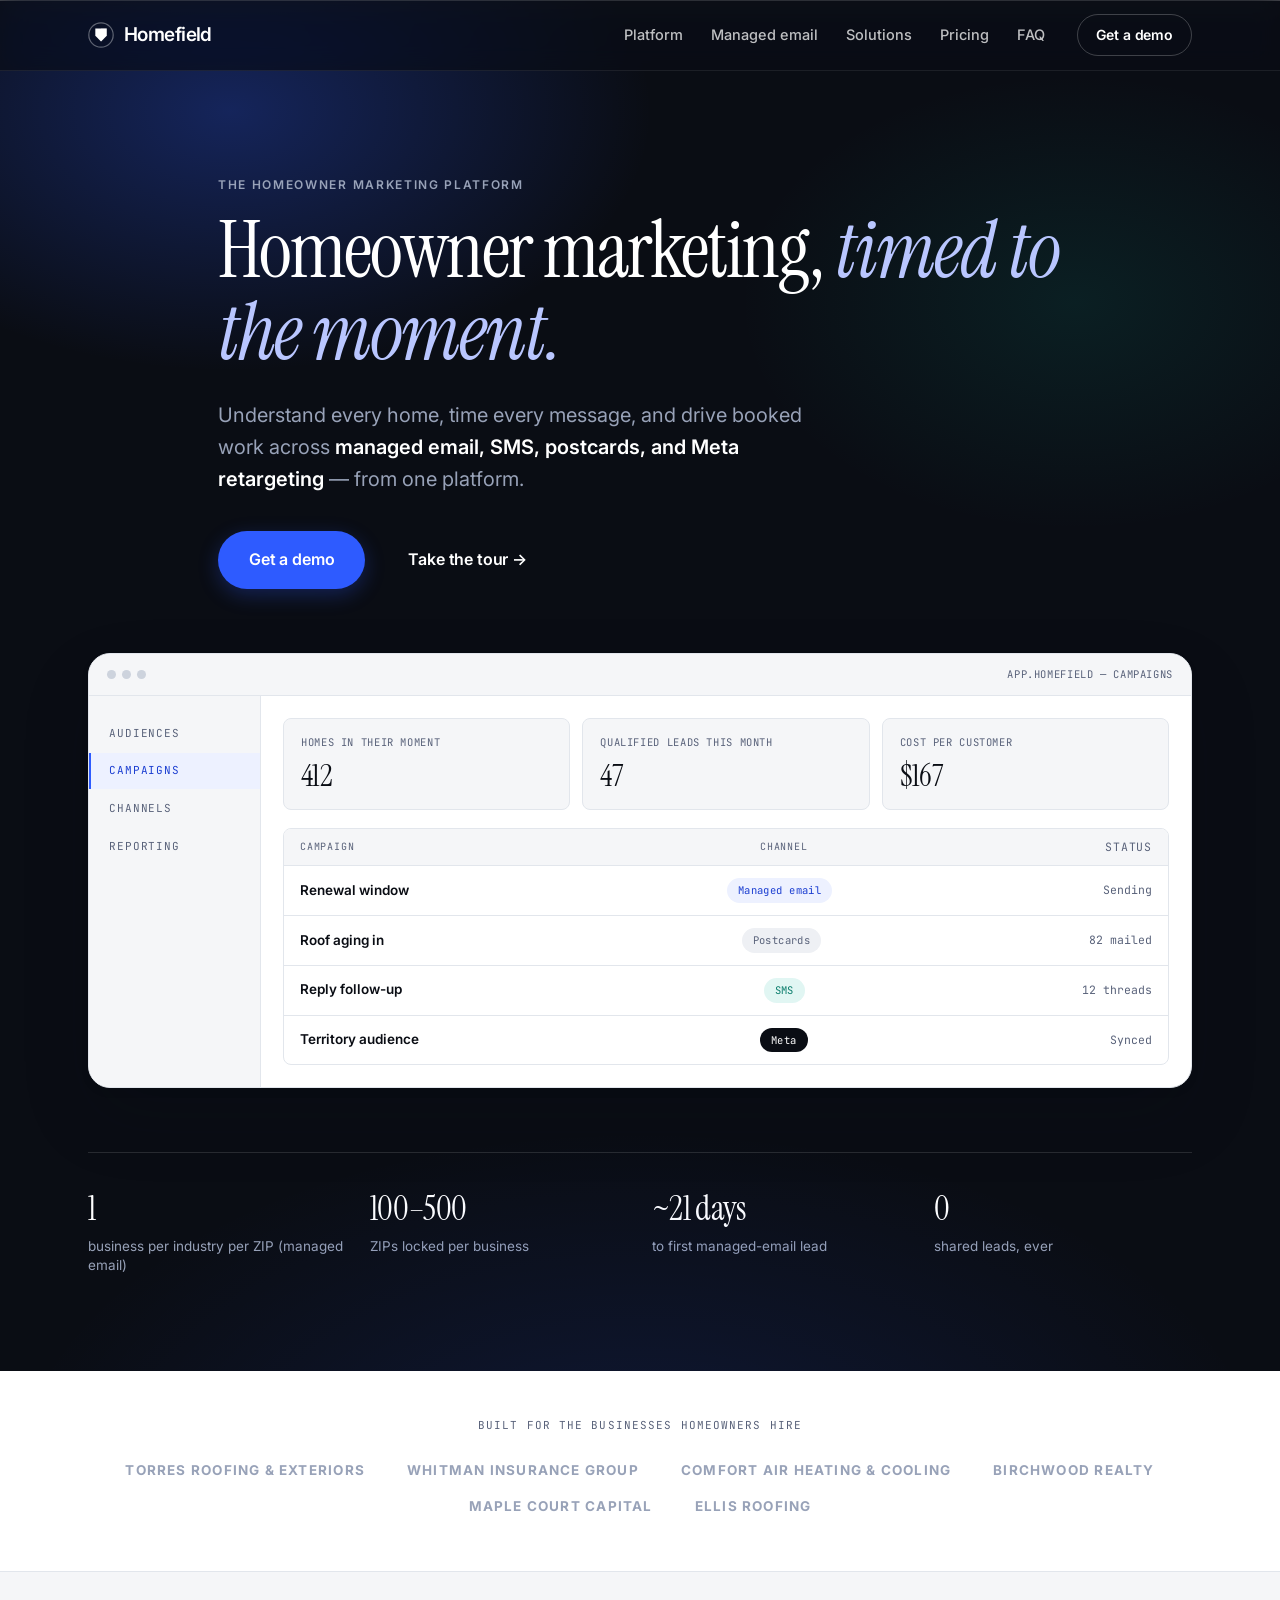
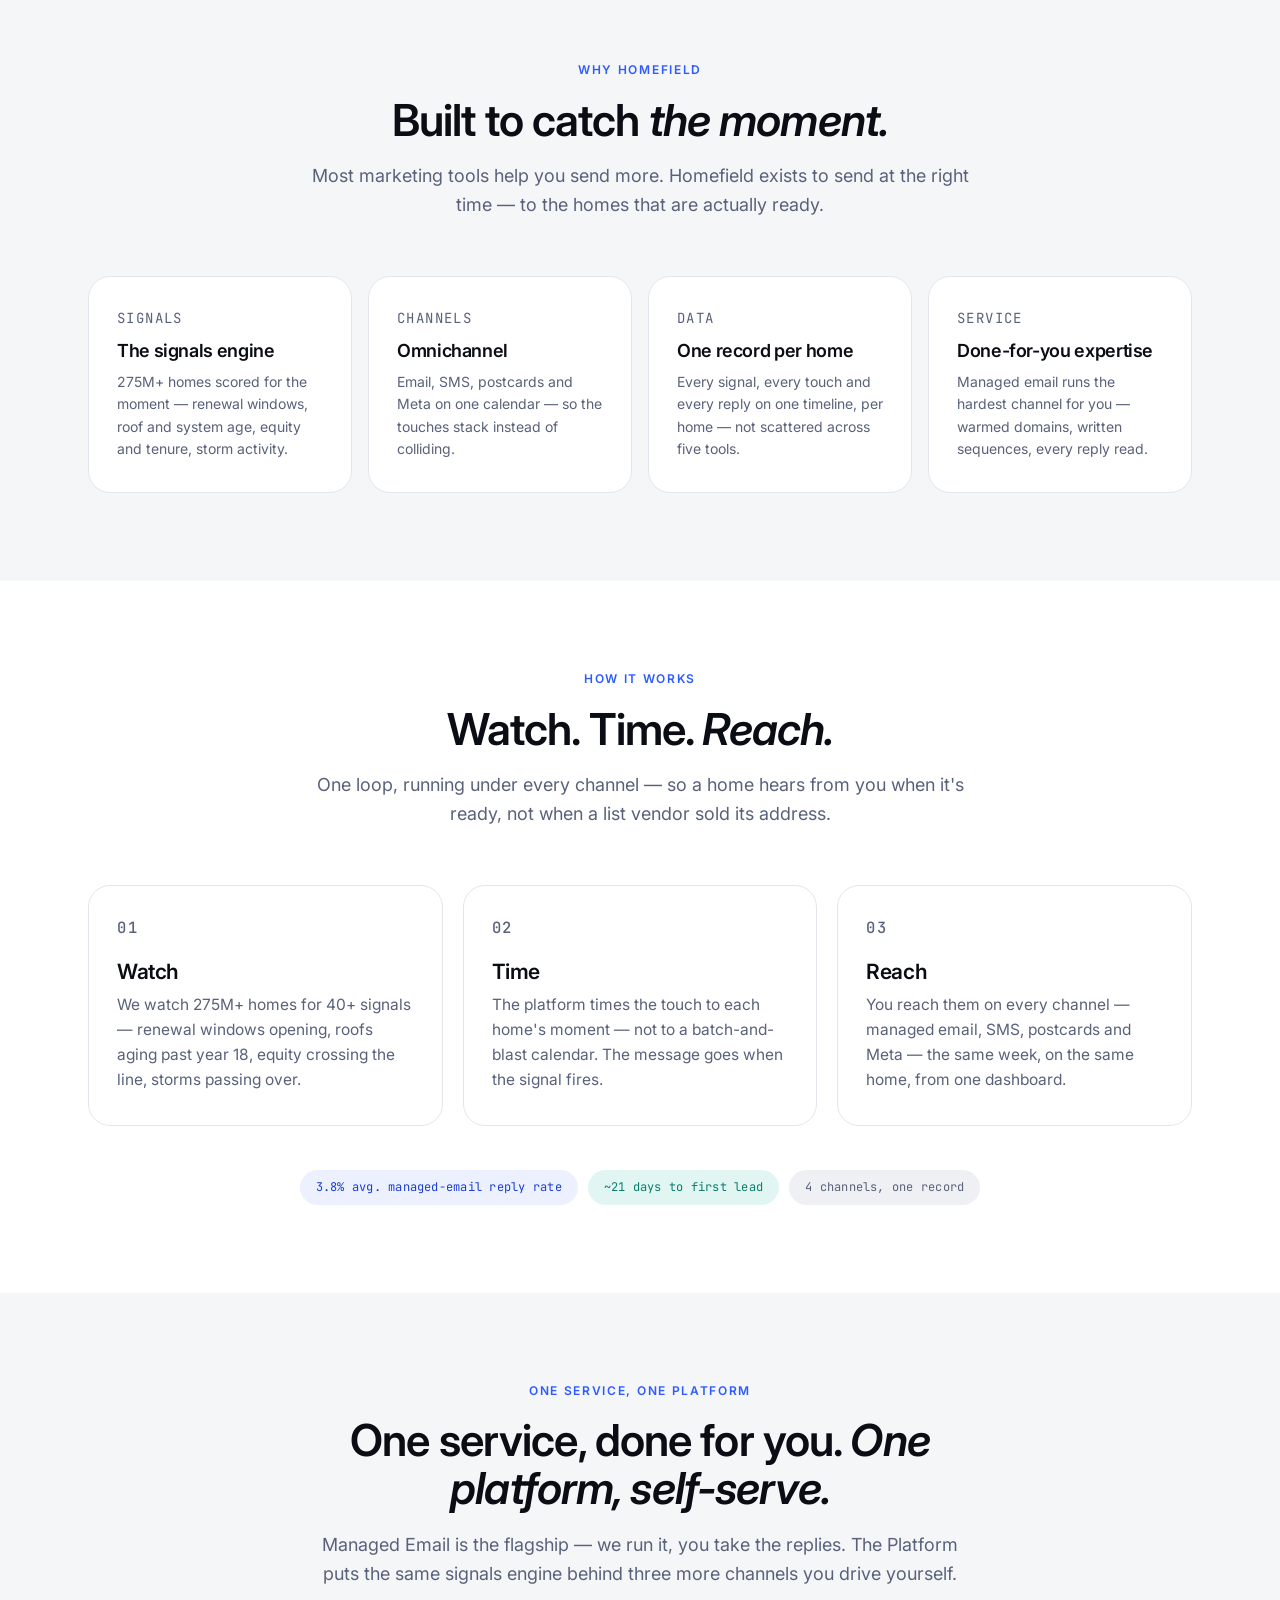
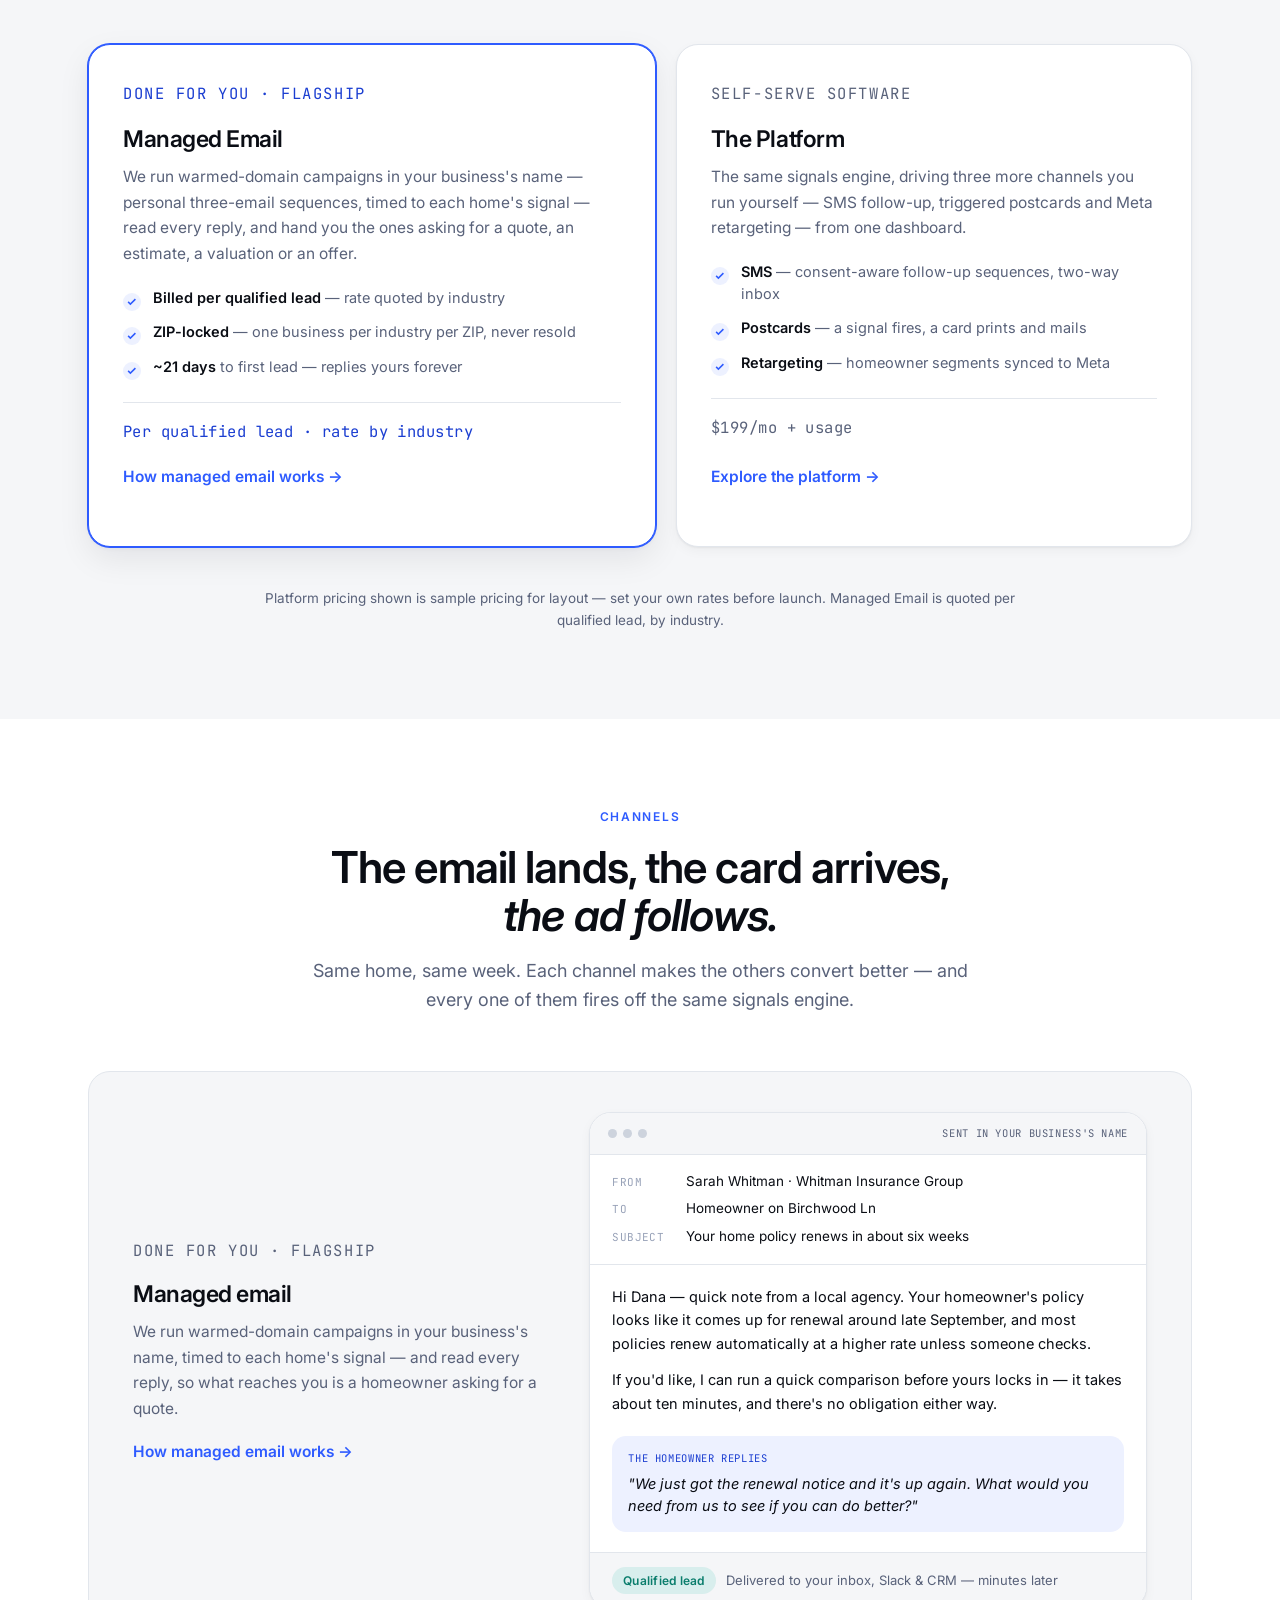
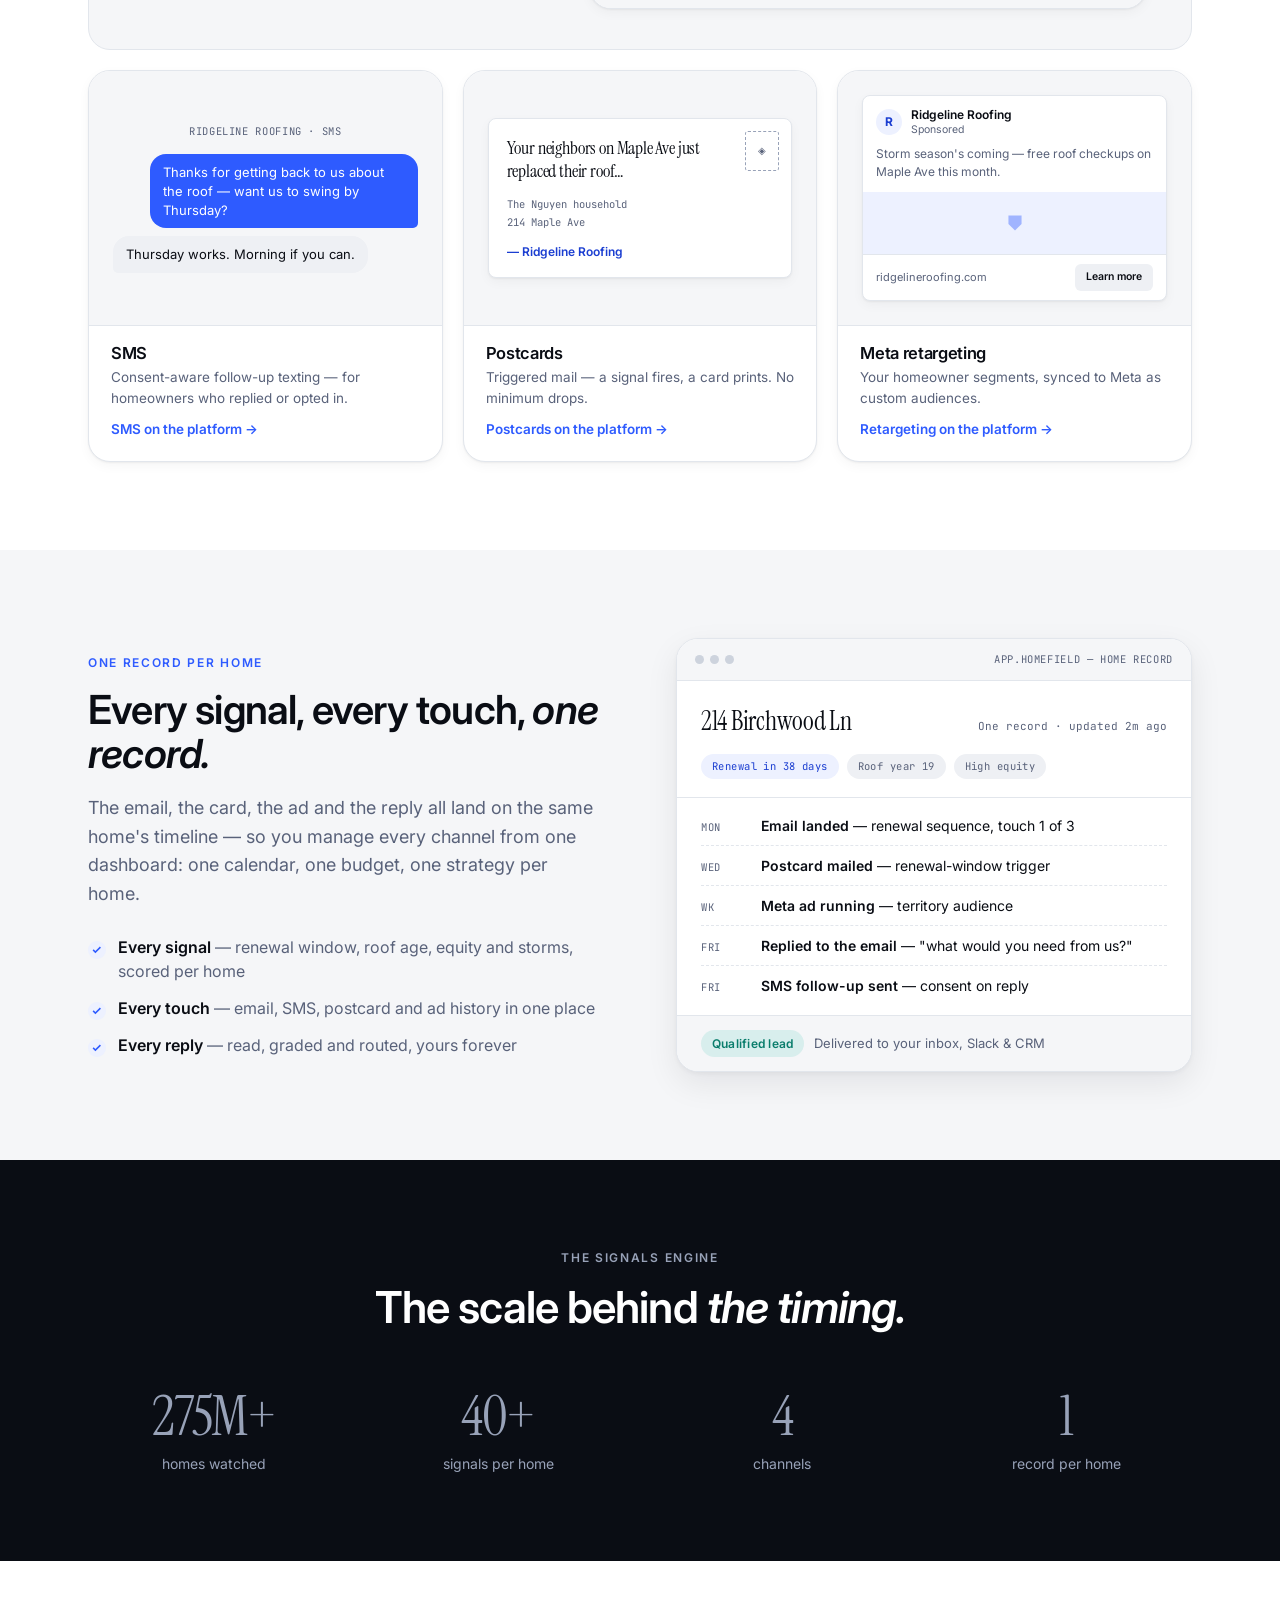
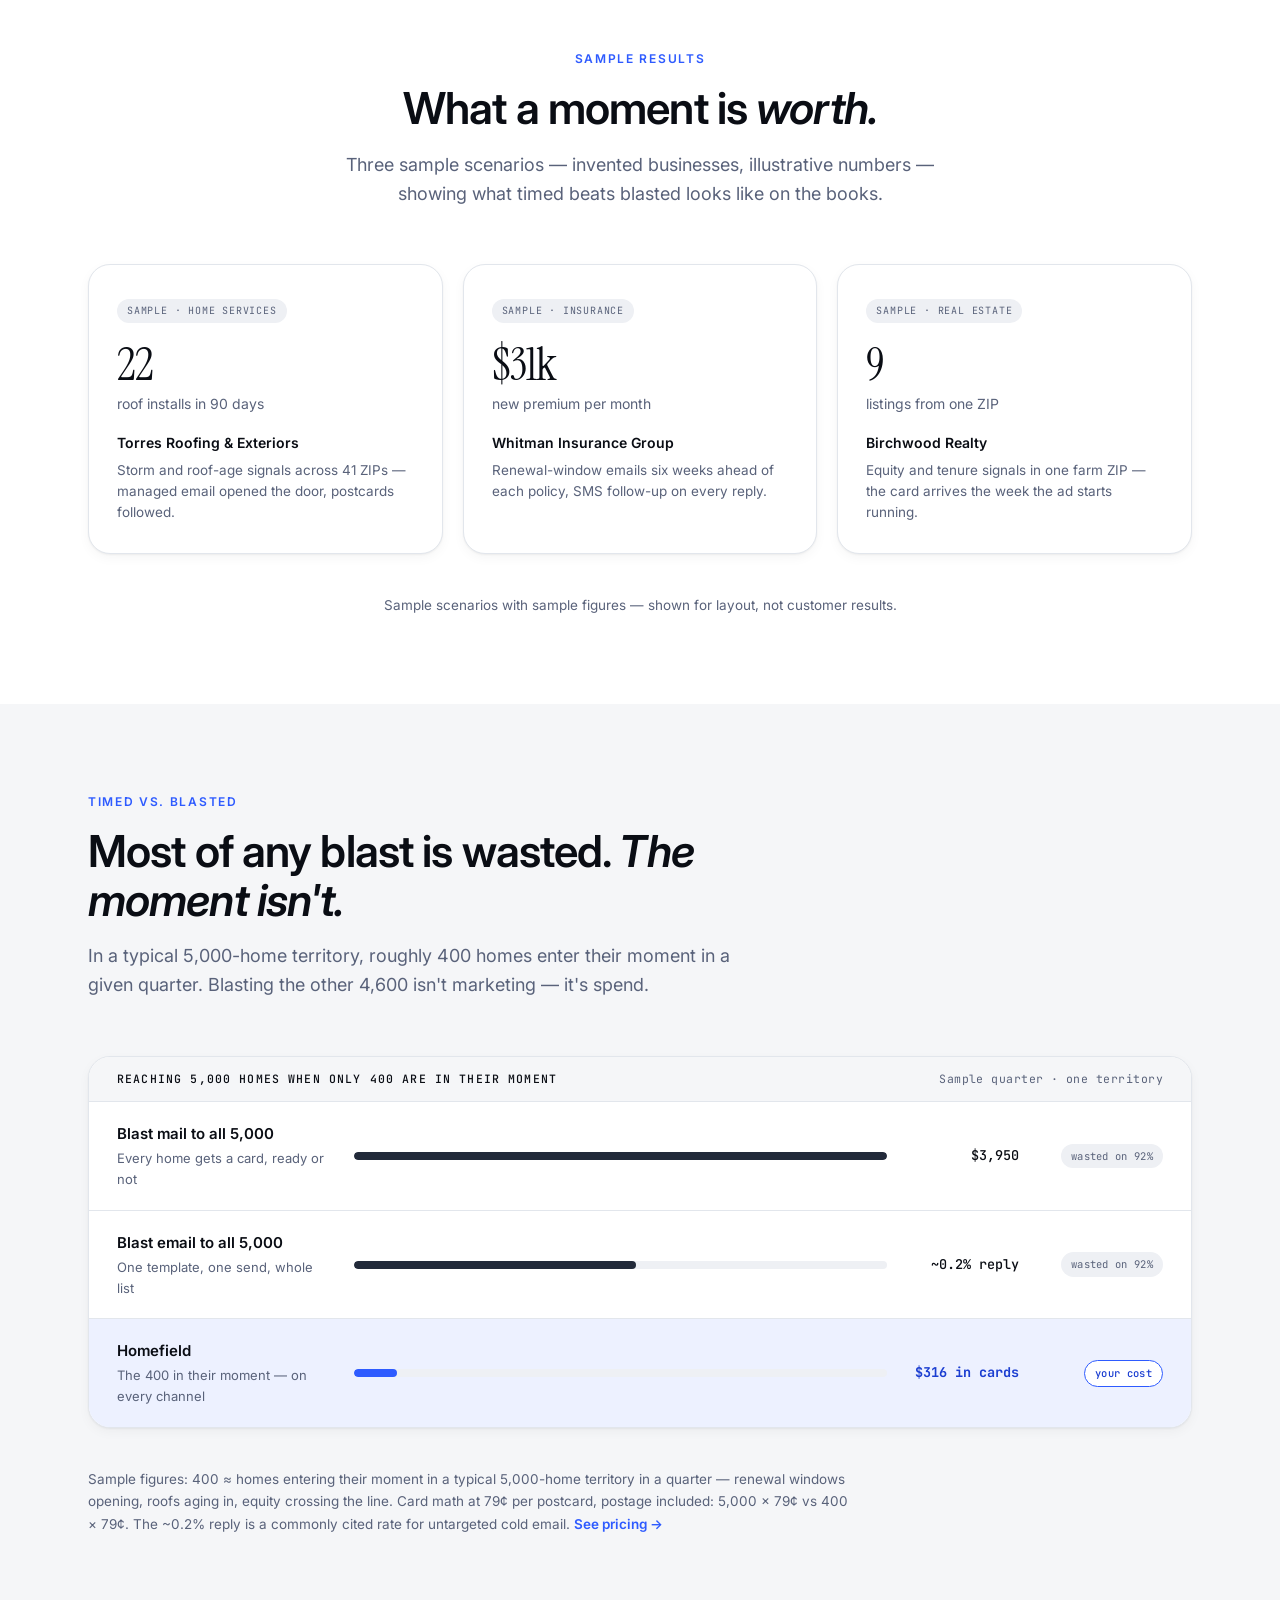
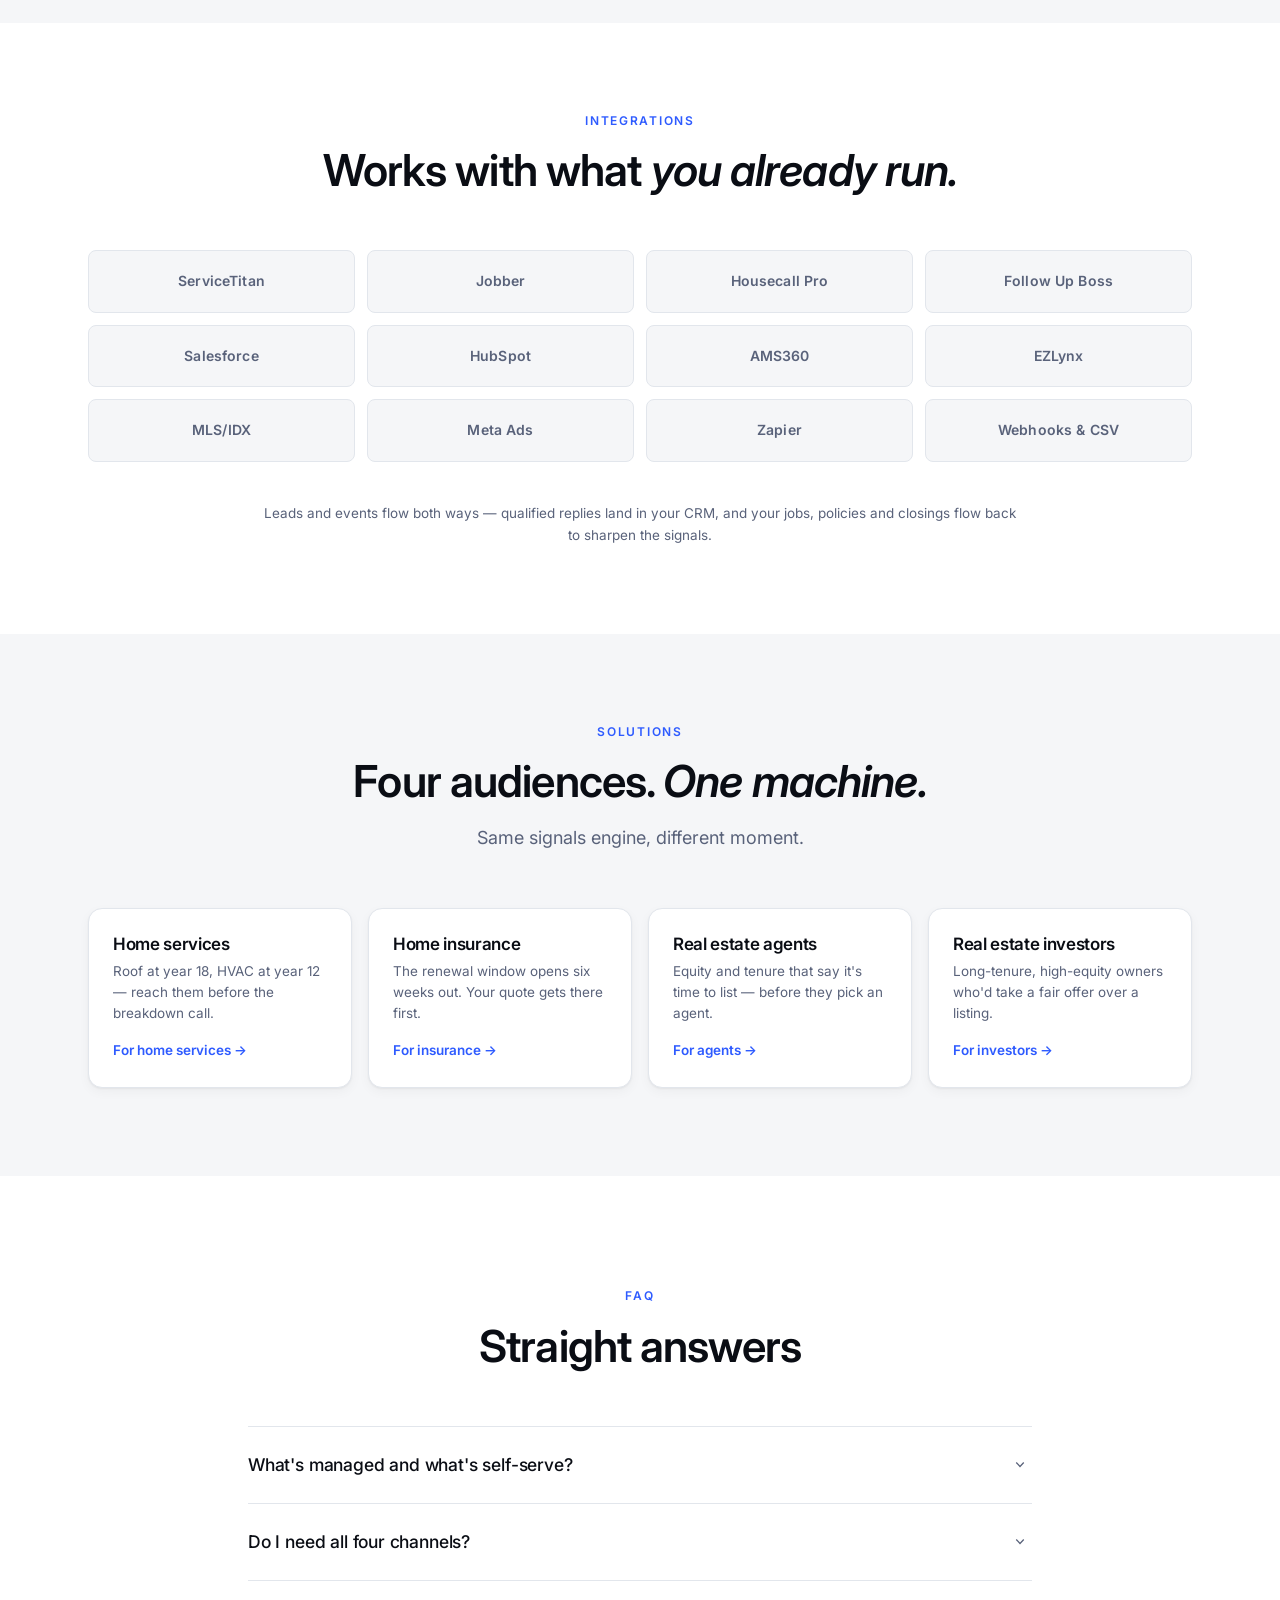
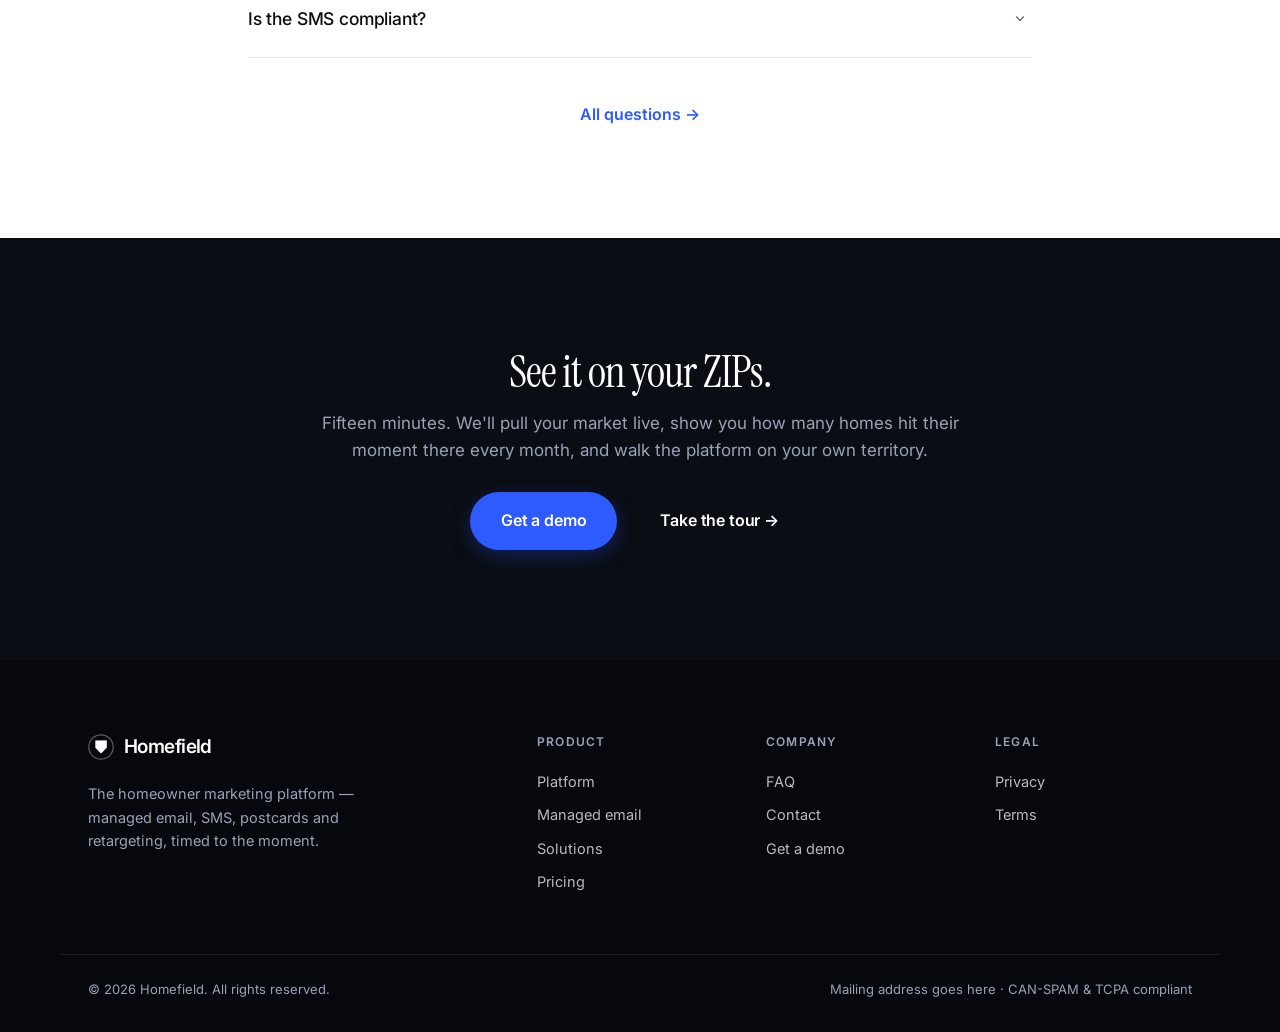
==== commit 52af84d3: "SaaS-platform restyle (Klaviyo/Attentive patterns): dashboard hero, logo wall, watch-time-reach, one" ====
--- a/index.html
+++ b/index.html
@@ -4,20 +4,70 @@
 <meta charset="utf-8">
 <meta name="viewport" content="width=device-width, initial-scale=1">
 <title>Homefield — The homeowner marketing platform</title>
-<meta name="description" content="Homefield finds the homes that are ready — the policy about to renew, the roof hitting year 18, the equity that says it's time to sell — then reaches them by managed email, SMS, postcards and Facebook retargeting. Timed, not blasted.">
+<meta name="description" content="Homefield is the homeowner marketing platform — understand every home, time every message, and drive booked work across managed email, SMS, postcards, and Meta retargeting, from one platform.">
 <meta property="og:title" content="Homefield — The homeowner marketing platform">
-<meta property="og:description" content="Every homeowner, at their moment, on every channel — managed email done for you, plus self-serve SMS, postcards and Facebook retargeting on one signals engine.">
+<meta property="og:description" content="Understand every home, time every message, and drive booked work across managed email, SMS, postcards, and Meta retargeting — from one platform.">
 <meta property="og:type" content="website">
 <link rel="preconnect" href="https://fonts.googleapis.com">
 <link rel="preconnect" href="https://fonts.gstatic.com" crossorigin>
 <link href="https://fonts.googleapis.com/css2?family=Instrument+Serif:ital@0;1&family=Inter:wght@400;500;600;700&family=JetBrains+Mono:wght@400;500&display=swap" rel="stylesheet">
-<link rel="stylesheet" href="styles.css?v=pf1">
+<link rel="stylesheet" href="styles.css?v=pf2">
 <link rel="icon" href="data:image/svg+xml,%3Csvg xmlns='http://www.w3.org/2000/svg' viewBox='0 0 32 32'%3E%3Ccircle cx='16' cy='16' r='16' fill='%230A0D14'/%3E%3Cpath d='M9 9h14v8.5L16 25l-7-7.5z' fill='%232E5BFF'/%3E%3C/svg%3E">
 <script>document.documentElement.className += ' js';</script>
 <style>
   .hm-link{ font-weight:600; color:var(--accent); white-space:nowrap; }
   .hm-link:hover{ color:var(--accent-ink); }
   .hm-more{ margin-top:44px; text-align:center; font-size:16px; }
+
+  /* ── Chips (channel / signal / stat) ── */
+  .hm-chip{ display:inline-block; font-family:var(--mono); font-size:10.5px; letter-spacing:.04em;
+    padding:4px 11px; border-radius:99px; background:var(--paper-3); color:var(--muted); white-space:nowrap; }
+  .hm-chip--email{ background:var(--accent-soft); color:var(--accent-ink); }
+  .hm-chip--sms{ background:rgba(15,179,155,.12); color:#0A7D6C; }
+  .hm-chip--meta{ background:var(--ink); color:#fff; }
+
+  /* ── Hero dashboard mock ── */
+  .hm-dash{ margin-top:64px; background:var(--paper); color:var(--ink); border:1px solid var(--line);
+    border-radius:var(--r-lg); box-shadow:var(--shadow-lg); overflow:hidden; }
+  .hm-dash__bar{ display:flex; align-items:center; gap:6px; padding:12px 18px; background:var(--paper-2); border-bottom:1px solid var(--line); }
+  .hm-dash__tag{ margin-left:auto; font-family:var(--mono); font-size:10.5px; letter-spacing:.06em; text-transform:uppercase; color:var(--muted); }
+  .hm-dash__body{ display:grid; grid-template-columns:172px 1fr; }
+  .hm-dash__side{ display:flex; flex-direction:column; gap:2px; padding:20px 0;
+    background:var(--paper-2); border-right:1px solid var(--line); }
+  .hm-dash__side span{ font-family:var(--mono); font-size:11px; letter-spacing:.08em; text-transform:uppercase;
+    color:var(--muted); padding:9px 20px; }
+  .hm-dash__side .is-on{ color:var(--accent-ink); background:var(--accent-soft); box-shadow:inset 2px 0 0 var(--accent); }
+  .hm-dash__main{ padding:22px; }
+  .hm-dash__stats{ display:grid; grid-template-columns:repeat(3,1fr); gap:12px; margin-bottom:18px; }
+  .hm-dash__stat{ background:var(--paper-2); border:1px solid var(--line); border-radius:var(--r-sm); padding:15px 17px; }
+  .hm-dash__stat p{ font-family:var(--mono); font-size:10.5px; letter-spacing:.06em; text-transform:uppercase; color:var(--muted); margin-bottom:9px; }
+  .hm-dash__stat strong{ font-family:var(--serif); font-weight:400; font-size:31px; line-height:1; letter-spacing:-.02em; }
+  .hm-dash__table{ border:1px solid var(--line); border-radius:var(--r-sm); overflow:hidden; }
+  .hm-dash__row{ display:grid; grid-template-columns:1.35fr auto 1fr; gap:14px; align-items:center;
+    padding:12px 16px; border-top:1px solid var(--line); font-size:13.5px; }
+  .hm-dash__row:first-child{ border-top:0; }
+  .hm-dash__row--h{ padding:9px 16px; background:var(--paper-2); font-family:var(--mono); font-size:10px;
+    letter-spacing:.08em; text-transform:uppercase; color:var(--muted); }
+  .hm-dash__name{ font-weight:600; }
+  .hm-dash__st{ text-align:right; font-family:var(--mono); font-size:11.5px; color:var(--muted); white-space:nowrap; }
+
+  /* ── Logo wall ── */
+  .hm-logos{ padding:46px 0 54px; border-bottom:1px solid var(--line); }
+  .hm-logos__cap{ text-align:center; font-family:var(--mono); font-size:11px; letter-spacing:.1em;
+    text-transform:uppercase; color:var(--muted); margin-bottom:26px; }
+  .hm-logos__row{ display:flex; flex-wrap:wrap; justify-content:center; gap:14px 42px; }
+  .hm-logos__row span{ font-size:13.5px; font-weight:700; letter-spacing:.09em; text-transform:uppercase; color:var(--muted-dark); }
+
+  /* ── Why four-up ── */
+  .hm-why{ grid-template-columns:repeat(4,1fr); gap:16px; }
+  .hm-why .step h3{ font-size:18px; }
+  .hm-why .step p{ font-size:14px; }
+  .hm-why__k{ font-family:var(--mono); font-size:10.5px; letter-spacing:.1em; text-transform:uppercase;
+    color:var(--accent-ink); margin-bottom:12px; }
+
+  /* ── Watch–Time–Reach stat chips ── */
+  .hm-chips{ display:flex; flex-wrap:wrap; justify-content:center; gap:10px; margin-top:44px; }
+  .hm-chips .hm-chip{ font-size:12px; letter-spacing:.02em; padding:8px 16px; }
 
   /* ── One service + one platform ── */
   .hm-duo{ display:grid; grid-template-columns:1.1fr 1fr; gap:20px; align-items:stretch; }
@@ -36,20 +86,25 @@
   .hm-duo__card--feature .hm-duo__price{ color:var(--accent-ink); }
   .hm-duo__link{ margin-top:auto; font-size:15px; }
 
-  /* ── Signals engine ── */
-  .hm-sig{ grid-template-columns:repeat(4,1fr); gap:16px; }
-  .hm-sig .step h3{ font-size:18px; }
-  .hm-sig .step p{ font-size:14px; }
-
-  /* ── Channels that stack ── */
+  /* ── Channels: managed-email feature card ── */
+  .hm-chanmail{ display:grid; grid-template-columns:.85fr 1.15fr; gap:44px; align-items:center;
+    background:var(--paper-2); border:1px solid var(--line); border-radius:var(--r-lg);
+    padding:40px 44px; margin-bottom:20px; }
+  .hm-chanmail__k{ font-family:var(--mono); font-size:11px; letter-spacing:.1em; text-transform:uppercase;
+    color:var(--accent-ink); margin-bottom:14px; }
+  .hm-chanmail__txt h3{ font-size:23px; margin-bottom:12px; }
+  .hm-chanmail__txt > p{ font-size:15.5px; color:var(--muted); line-height:1.65; margin-bottom:18px; }
+
+  /* ── Channel tiles ── */
   .hm-chan{ display:grid; grid-template-columns:repeat(3,1fr); gap:20px; }
   .hm-chan__tile{ display:flex; flex-direction:column; background:var(--paper); border:1px solid var(--line);
     border-radius:var(--r-lg); box-shadow:var(--shadow-sm); overflow:hidden; }
   .hm-chan__mock{ flex:1; display:flex; flex-direction:column; justify-content:center; min-height:210px;
     padding:24px; background:var(--paper-2); border-bottom:1px solid var(--line); }
-  .hm-chan__cap{ padding:18px 22px 20px; }
+  .hm-chan__cap{ display:flex; flex-direction:column; flex-grow:0; padding:18px 22px 20px; }
   .hm-chan__cap h3{ font-size:16.5px; margin-bottom:5px; }
-  .hm-chan__cap p{ font-size:13.5px; color:var(--muted); line-height:1.55; }
+  .hm-chan__cap p{ font-size:13.5px; color:var(--muted); line-height:1.55; margin-bottom:10px; }
+  .hm-chan__cap .hm-link{ font-size:13.5px; }
 
   .hm-sms{ display:flex; flex-direction:column; gap:8px; }
   .hm-sms__from{ font-family:var(--mono); font-size:10.5px; letter-spacing:.06em; text-transform:uppercase;
@@ -97,6 +152,41 @@
   .hm-mail__replylabel{ font-family:var(--mono); font-size:10.5px; letter-spacing:.06em; text-transform:uppercase; color:var(--accent-ink); margin-bottom:6px; }
   .hm-mail__reply p:last-child{ font-size:14.5px; font-style:italic; line-height:1.55; }
   .hm-mail__foot{ display:flex; align-items:center; gap:10px; padding:14px 22px; border-top:1px solid var(--line); background:var(--paper-2); font-size:13px; color:var(--muted); flex-wrap:wrap; }
+
+  /* ── One record per home (home-profile mock) ── */
+  .hm-home{ background:var(--paper); border:1px solid var(--line); border-radius:var(--r-lg);
+    box-shadow:var(--shadow); overflow:hidden; }
+  .hm-home__head{ display:flex; align-items:baseline; justify-content:space-between; gap:12px; flex-wrap:wrap;
+    padding:20px 24px 12px; }
+  .hm-home__addr{ font-family:var(--serif); font-size:26px; letter-spacing:-.01em; }
+  .hm-home__zip{ font-family:var(--mono); font-size:11px; color:var(--muted); }
+  .hm-home__chips{ display:flex; flex-wrap:wrap; gap:8px; padding:0 24px 18px; border-bottom:1px solid var(--line); }
+  .hm-home__tl{ padding:8px 24px 10px; }
+  .hm-home__tl li{ display:grid; grid-template-columns:46px 1fr; gap:14px; align-items:baseline;
+    padding:9px 0; border-bottom:1px dashed var(--line); font-size:14px; line-height:1.5; }
+  .hm-home__tl li:last-child{ border-bottom:0; }
+  .hm-home__tl strong{ font-weight:600; }
+  .hm-home__day{ font-family:var(--mono); font-size:10.5px; letter-spacing:.05em; text-transform:uppercase; color:var(--muted); }
+  .hm-home__foot{ display:flex; align-items:center; gap:10px; flex-wrap:wrap; padding:14px 24px;
+    border-top:1px solid var(--line); background:var(--paper-2); font-size:13px; color:var(--muted); }
+
+  /* ── Scale band ── */
+  .hm-scale{ display:grid; grid-template-columns:repeat(4,1fr); gap:32px; text-align:center; }
+  .hm-scale span{ display:block; font-family:var(--serif); font-size:clamp(38px,4.6vw,56px); line-height:1;
+    letter-spacing:-.02em; margin-bottom:10px; }
+  .hm-scale li{ font-size:14px; color:var(--muted-dark); line-height:1.4; }
+
+  /* ── Sample results ── */
+  .hm-res{ display:grid; grid-template-columns:repeat(3,1fr); gap:20px; }
+  .hm-res__card{ background:var(--paper); border:1px solid var(--line); border-radius:var(--r-lg);
+    padding:30px 28px; box-shadow:var(--shadow-sm); }
+  .hm-res__tag{ display:inline-block; font-family:var(--mono); font-size:10px; letter-spacing:.08em;
+    text-transform:uppercase; color:var(--muted); background:var(--paper-3); padding:4px 10px;
+    border-radius:99px; margin-bottom:18px; }
+  .hm-res__num{ font-family:var(--serif); font-size:46px; line-height:1; letter-spacing:-.02em; }
+  .hm-res__unit{ font-size:14px; color:var(--muted); margin:6px 0 16px; }
+  .hm-res__who{ font-size:14px; font-weight:600; margin-bottom:6px; }
+  .hm-res__story{ font-size:13.5px; color:var(--muted); line-height:1.55; }
 
   /* ── Timed vs blasted (bar panel) ── */
   .hm-cost{ border:1px solid var(--line); border-radius:var(--r-lg); background:var(--paper); overflow:hidden; box-shadow:var(--shadow-sm); }
@@ -117,7 +207,13 @@
   .hm-cost__row--win .hm-cost__bar i{ background:var(--accent); }
   .hm-cost__row--win .hm-cost__num{ color:var(--accent-ink); font-weight:700; }
 
-  /* ── Industries teaser ── */
+  /* ── Integrations wall ── */
+  .hm-int{ display:grid; grid-template-columns:repeat(4,1fr); gap:12px; }
+  .hm-int span{ display:flex; align-items:center; justify-content:center; text-align:center;
+    background:var(--paper-2); border:1px solid var(--line); border-radius:var(--r-sm);
+    padding:19px 14px; font-size:14px; font-weight:600; letter-spacing:.01em; color:var(--muted); }
+
+  /* ── Solutions teaser ── */
   .hm-ind{ display:grid; grid-template-columns:repeat(4,1fr); gap:16px; }
   .hm-ind__card{ display:flex; flex-direction:column; background:var(--paper); border:1px solid var(--line);
     border-radius:var(--r); padding:26px 24px; box-shadow:var(--shadow-sm); transition:box-shadow .2s, transform .2s; }
@@ -129,21 +225,31 @@
 
   @media(max-width:960px){
     .hm-duo{ grid-template-columns:1fr; }
-    .hm-sig{ grid-template-columns:1fr 1fr; }
+    .hm-why{ grid-template-columns:1fr 1fr; }
+    .hm-chanmail{ grid-template-columns:1fr; gap:32px; padding:32px 28px; }
     .hm-chan{ grid-template-columns:1fr; max-width:520px; margin:0 auto; }
     .hm-chan__mock{ min-height:0; padding:22px; }
+    .hm-res{ grid-template-columns:1fr; max-width:520px; margin:0 auto; }
+    .hm-scale{ grid-template-columns:1fr 1fr; gap:36px 24px; }
+    .hm-int{ grid-template-columns:repeat(3,1fr); }
     .hm-ind{ grid-template-columns:1fr 1fr; }
   }
-  @media(max-width:640px){
-    .hm-sig{ grid-template-columns:1fr; }
-    .hm-ind{ grid-template-columns:1fr; }
-    .hm-duo__card{ padding:28px 24px; }
-  }
   @media(max-width:820px){
+    .hm-dash__body{ grid-template-columns:1fr; }
+    .hm-dash__side{ display:none; }
     .hm-cost__row{ grid-template-columns:1fr auto auto; row-gap:12px; padding:16px 20px; }
     .hm-cost__bar{ grid-column:1 / -1; grid-row:2; }
     .hm-cost__head{ padding:11px 20px; }
     .hm-cost__stamp{ display:none; }
+  }
+  @media(max-width:640px){
+    .hm-dash__stats{ grid-template-columns:1fr; }
+    .hm-dash__row{ grid-template-columns:1fr auto; row-gap:4px; }
+    .hm-dash__st{ grid-column:1 / -1; text-align:left; }
+    .hm-why{ grid-template-columns:1fr; }
+    .hm-int{ grid-template-columns:1fr 1fr; }
+    .hm-ind{ grid-template-columns:1fr; }
+    .hm-duo__card{ padding:28px 24px; }
   }
 </style>
 </head>
@@ -163,15 +269,15 @@
     </a>
 
     <nav class="nav__links" aria-label="Primary">
+      <a href="platform.html">Platform</a>
       <a href="managed-email.html">Managed email</a>
-      <a href="platform.html">Platform</a>
-      <a href="industries.html">Industries</a>
+      <a href="industries.html">Solutions</a>
       <a href="pricing.html">Pricing</a>
       <a href="faq.html">FAQ</a>
     </nav>
 
     <div class="nav__cta">
-      <a class="btn btn--ghost btn--sm" href="https://calendly.com/zatulovebrian/call" target="_blank" rel="noopener">Book a call</a>
+      <a class="btn btn--ghost btn--sm" href="https://calendly.com/zatulovebrian/call" target="_blank" rel="noopener">Get a demo</a>
     </div>
 
     <button class="nav__toggle" id="navToggle" aria-expanded="false" aria-controls="mobileNav" aria-label="Open menu">
@@ -179,12 +285,12 @@
     </button>
   </div>
   <div class="mobilenav" id="mobileNav" hidden>
+    <a href="platform.html">Platform</a>
     <a href="managed-email.html">Managed email</a>
-    <a href="platform.html">Platform</a>
-    <a href="industries.html">Industries</a>
+    <a href="industries.html">Solutions</a>
     <a href="pricing.html">Pricing</a>
     <a href="faq.html">FAQ</a>
-    <a class="btn btn--primary" href="https://calendly.com/zatulovebrian/call" target="_blank" rel="noopener">Book a call</a>
+    <a class="btn btn--primary" href="https://calendly.com/zatulovebrian/call" target="_blank" rel="noopener">Get a demo</a>
   </div>
 </header>
 
@@ -196,31 +302,170 @@
   <div class="wrap hero__inner">
     <p class="eyebrow reveal">The homeowner marketing platform</p>
     <h1 class="hero__h1 reveal">
-      Every homeowner, at their moment.<br>
-      <em>On every channel.</em>
+      Homeowner marketing, <em>timed to the moment.</em>
     </h1>
     <p class="hero__sub reveal">
-      Homefield finds the homes that are ready — the policy about to renew, the roof hitting
-      year 18, the equity that says it's time to sell — then reaches them by managed email,
-      SMS, postcards and Facebook retargeting. <strong>Timed, not blasted.</strong>
+      Understand every home, time every message, and drive booked work across
+      <strong>managed email, SMS, postcards, and Meta retargeting</strong> — from one platform.
     </p>
     <div class="hero__actions reveal">
-      <a class="btn btn--primary btn--lg" href="https://calendly.com/zatulovebrian/call" target="_blank" rel="noopener">Book a call</a>
-      <a class="btn btn--quiet btn--lg" href="platform.html">See the platform →</a>
-    </div>
-    <p class="hero__note reveal"><strong>Managed email</strong> done for you · <strong>SMS, postcards &amp; retargeting</strong> self-serve</p>
+      <a class="btn btn--primary btn--lg" href="https://calendly.com/zatulovebrian/call" target="_blank" rel="noopener">Get a demo</a>
+      <a class="btn btn--quiet btn--lg" href="platform.html">Take the tour →</a>
+    </div>
+  </div>
+
+  <div class="wrap">
+    <!-- SAMPLE CONTENT — dashboard mock with sample figures for layout; not live product data -->
+    <div class="hm-dash reveal" role="img" aria-label="Sample Homefield dashboard showing campaign stats and four running campaigns">
+      <div class="hm-dash__bar">
+        <span class="dot"></span><span class="dot"></span><span class="dot"></span>
+        <span class="hm-dash__tag">app.homefield — Campaigns</span>
+      </div>
+      <div class="hm-dash__body">
+        <div class="hm-dash__side" aria-hidden="true">
+          <span>Audiences</span>
+          <span class="is-on">Campaigns</span>
+          <span>Channels</span>
+          <span>Reporting</span>
+        </div>
+        <div class="hm-dash__main">
+          <div class="hm-dash__stats">
+            <div class="hm-dash__stat"><p>Homes in their moment</p><strong>412</strong></div>
+            <div class="hm-dash__stat"><p>Qualified leads this month</p><strong>47</strong></div>
+            <div class="hm-dash__stat"><p>Cost per customer</p><strong>$167</strong></div>
+          </div>
+          <div class="hm-dash__table">
+            <div class="hm-dash__row hm-dash__row--h">
+              <span>Campaign</span><span>Channel</span><span class="hm-dash__st">Status</span>
+            </div>
+            <div class="hm-dash__row">
+              <span class="hm-dash__name">Renewal window</span>
+              <span class="hm-chip hm-chip--email">Managed email</span>
+              <span class="hm-dash__st">Sending</span>
+            </div>
+            <div class="hm-dash__row">
+              <span class="hm-dash__name">Roof aging in</span>
+              <span class="hm-chip">Postcards</span>
+              <span class="hm-dash__st">82 mailed</span>
+            </div>
+            <div class="hm-dash__row">
+              <span class="hm-dash__name">Reply follow-up</span>
+              <span class="hm-chip hm-chip--sms">SMS</span>
+              <span class="hm-dash__st">12 threads</span>
+            </div>
+            <div class="hm-dash__row">
+              <span class="hm-dash__name">Territory audience</span>
+              <span class="hm-chip hm-chip--meta">Meta</span>
+              <span class="hm-dash__st">Synced</span>
+            </div>
+          </div>
+        </div>
+      </div>
+    </div>
 
     <ul class="hero__strip reveal" aria-label="At a glance">
-      <li><span>275M+</span> homeowner records scored for the moment</li>
-      <li><span>4</span> channels, one signals engine</li>
+      <li><span>1</span> business per industry per ZIP (managed email)</li>
+      <li><span>100–500</span> ZIPs locked per business</li>
       <li><span>~21 days</span> to first managed-email lead</li>
-      <li><span>1</span> business per industry per ZIP (managed email)</li>
+      <li><span>0</span> shared leads, ever</li>
     </ul>
   </div>
 </section>
 
+<!-- ── LOGO WALL ─────────────────────────────────────── -->
+<!-- SAMPLE CONTENT — invented example businesses, not customers; caption is the frame -->
+<section class="hm-logos">
+  <div class="wrap">
+    <p class="hm-logos__cap">Built for the businesses homeowners hire</p>
+    <div class="hm-logos__row" aria-label="Example businesses">
+      <span>Torres Roofing &amp; Exteriors</span>
+      <span>Whitman Insurance Group</span>
+      <span>Comfort Air Heating &amp; Cooling</span>
+      <span>Birchwood Realty</span>
+      <span>Maple Court Capital</span>
+      <span>Ellis Roofing</span>
+    </div>
+  </div>
+</section>
+
+<!-- ── WHY HOMEFIELD ─────────────────────────────────── -->
+<section class="section section--tight section--paper">
+  <div class="wrap">
+    <div class="sechead sechead--center">
+      <p class="eyebrow eyebrow--dark">Why Homefield</p>
+      <h2>Built to catch <em>the moment.</em></h2>
+      <p class="lede">
+        Most marketing tools help you send more. Homefield exists to send at the right
+        time — to the homes that are actually ready.
+      </p>
+    </div>
+
+    <ul class="steps hm-why">
+      <li class="step">
+        <p class="hm-why__k">Signals</p>
+        <h3>The signals engine</h3>
+        <p>275M+ homes scored for the moment — renewal windows, roof and system age, equity and tenure, storm activity.</p>
+      </li>
+      <li class="step">
+        <p class="hm-why__k">Channels</p>
+        <h3>Omnichannel</h3>
+        <p>Email, SMS, postcards and Meta on one calendar — so the touches stack instead of colliding.</p>
+      </li>
+      <li class="step">
+        <p class="hm-why__k">Data</p>
+        <h3>One record per home</h3>
+        <p>Every signal, every touch and every reply on one timeline, per home — not scattered across five tools.</p>
+      </li>
+      <li class="step">
+        <p class="hm-why__k">Service</p>
+        <h3>Done-for-you expertise</h3>
+        <p>Managed email runs the hardest channel for you — warmed domains, written sequences, every reply read.</p>
+      </li>
+    </ul>
+  </div>
+</section>
+
+<!-- ── WATCH · TIME · REACH ──────────────────────────── -->
+<section class="section section--tight">
+  <div class="wrap">
+    <div class="sechead sechead--center">
+      <p class="eyebrow eyebrow--dark">How it works</p>
+      <h2>Watch. Time. <em>Reach.</em></h2>
+      <p class="lede">
+        One loop, running under every channel — so a home hears from you when it's ready,
+        not when a list vendor sold its address.
+      </p>
+    </div>
+
+    <ul class="steps">
+      <li class="step">
+        <p class="step__n">01</p>
+        <h3>Watch</h3>
+        <p>We watch 275M+ homes for 40+ signals — renewal windows opening, roofs aging past year 18, equity crossing the line, storms passing over.</p>
+      </li>
+      <li class="step">
+        <p class="step__n">02</p>
+        <h3>Time</h3>
+        <p>The platform times the touch to each home's moment — not to a batch-and-blast calendar. The message goes when the signal fires.</p>
+      </li>
+      <li class="step">
+        <p class="step__n">03</p>
+        <h3>Reach</h3>
+        <p>You reach them on every channel — managed email, SMS, postcards and Meta — the same week, on the same home, from one dashboard.</p>
+      </li>
+    </ul>
+
+    <!-- SAMPLE FIGURES — illustrative stats for layout -->
+    <div class="hm-chips" aria-label="Sample stats">
+      <span class="hm-chip hm-chip--email">3.8% avg. managed-email reply rate</span>
+      <span class="hm-chip hm-chip--sms">~21 days to first lead</span>
+      <span class="hm-chip">4 channels, one record</span>
+    </div>
+  </div>
+</section>
+
 <!-- ── ONE SERVICE + ONE PLATFORM ────────────────────── -->
-<section class="section section--tight">
+<section class="section section--tight section--paper">
   <div class="wrap">
     <div class="sechead sechead--center">
       <p class="eyebrow eyebrow--dark">One service, one platform</p>
@@ -254,7 +499,7 @@
         <h3>The Platform</h3>
         <p>
           The same signals engine, driving three more channels you run yourself — SMS
-          follow-up, triggered postcards and Facebook retargeting — from one dashboard.
+          follow-up, triggered postcards and Meta retargeting — from one dashboard.
         </p>
         <ul class="ticks">
           <li><strong>SMS</strong> — consent-aware follow-up sequences, two-way inbox</li>
@@ -274,98 +519,57 @@
   </div>
 </section>
 
-<!-- ── THE SIGNALS ENGINE ────────────────────────────── -->
-<section class="section section--tight section--paper">
+<!-- ── CHANNELS ──────────────────────────────────────── -->
+<section class="section section--tight">
   <div class="wrap">
     <div class="sechead sechead--center">
-      <p class="eyebrow eyebrow--dark">The signals engine</p>
-      <h2>275M+ homes, scored for <em>the moment.</em></h2>
-      <p class="lede">
-        Every channel fires off the same four signals — so a home hears from you when it's
-        ready, not when a list vendor sold its address.
-      </p>
-    </div>
-
-    <ul class="steps hm-sig">
-      <li class="step">
-        <p class="step__n">01</p>
-        <h3>Renewal window</h3>
-        <p>Modeled from closing anniversaries — most policies bind at purchase, so the renewal window is a date we can see coming.</p>
-      </li>
-      <li class="step">
-        <p class="step__n">02</p>
-        <h3>Roof &amp; system age</h3>
-        <p>Build year plus permit history — roofs past year 18 and HVAC past year 12, flagged before the breakdown call.</p>
-      </li>
-      <li class="step">
-        <p class="step__n">03</p>
-        <h3>Equity &amp; tenure</h3>
-        <p>Years in the home and equity accrued — the two numbers that precede almost every listing.</p>
-      </li>
-      <li class="step">
-        <p class="step__n">04</p>
-        <h3>Storm activity</h3>
-        <p>Hail and wind events mapped to rooftops, matched to homes old enough to have real damage.</p>
-      </li>
-    </ul>
-  </div>
-</section>
-
-<!-- ── THE EMAIL ─────────────────────────────────────── -->
-<section class="section section--tight">
-  <div class="wrap">
-    <div class="sechead sechead--center">
-      <p class="eyebrow eyebrow--dark">Managed email</p>
-      <h2>The flagship: one email, <em>at exactly the right moment.</em></h2>
-      <p class="lede">
-        This one's an insurance agency. A roofer's says 'your roof is coming up on year 18';
-        an investor's says 'we buy houses on your street as-is.' Same machine, different moment.
-      </p>
-    </div>
-
-    <!-- SAMPLE CONTENT — replace with a real, permissioned thread before launch -->
-    <div class="hm-mail">
-      <div class="hm-mail__bar">
-        <span class="dot"></span><span class="dot"></span><span class="dot"></span>
-        <span class="hm-mail__tag">Sent in your business's name</span>
-      </div>
-      <div class="hm-mail__meta">
-        <p><span>From</span> Sarah Whitman · Whitman Insurance Group</p>
-        <p><span>To</span> Homeowner on Birchwood Ln</p>
-        <p><span>Subject</span> Your home policy renews in about six weeks</p>
-      </div>
-      <div class="hm-mail__body">
-        <p>Hi Dana — quick note from a local agency. Your homeowner's policy looks like it comes
-        up for renewal around late September, and most policies renew automatically at a higher
-        rate unless someone checks.</p>
-        <p>If you'd like, I can run a quick comparison before yours locks in — it takes about
-        ten minutes, and there's no obligation either way.</p>
-      </div>
-      <div class="hm-mail__reply">
-        <p class="hm-mail__replylabel">The homeowner replies</p>
-        <p>"We just got the renewal notice and it's up again. What would you need from us
-        to see if you can do better?"</p>
-      </div>
-      <div class="hm-mail__foot">
-        <span class="pill pill--good">Qualified lead</span>
-        <span>Delivered to your inbox, Slack &amp; CRM — minutes later</span>
-      </div>
-    </div>
-
-    <p class="hm-more"><a class="hm-link" href="managed-email.html">How managed email works →</a></p>
-  </div>
-</section>
-
-<!-- ── CHANNELS THAT STACK ───────────────────────────── -->
-<section class="section section--tight section--paper">
-  <div class="wrap">
-    <div class="sechead sechead--center">
-      <p class="eyebrow eyebrow--dark">Channels that stack</p>
+      <p class="eyebrow eyebrow--dark">Channels</p>
       <h2>The email lands, the card arrives, <em>the ad follows.</em></h2>
       <p class="lede">
-        Same home, same week. Each channel makes the others convert better — and every channel,
-        managed email included, runs from one dashboard: one calendar, one budget, one strategy.
+        Same home, same week. Each channel makes the others convert better — and every one
+        of them fires off the same signals engine.
       </p>
+    </div>
+
+    <!-- SAMPLE CONTENT — replace with a real, permissioned thread before launch -->
+    <div class="hm-chanmail">
+      <div class="hm-chanmail__txt">
+        <p class="hm-chanmail__k">Done for you · Flagship</p>
+        <h3>Managed email</h3>
+        <p>
+          We run warmed-domain campaigns in your business's name, timed to each home's
+          signal — and read every reply, so what reaches you is a homeowner asking
+          for a quote.
+        </p>
+        <p><a class="hm-link" href="managed-email.html">How managed email works →</a></p>
+      </div>
+      <div class="hm-mail">
+        <div class="hm-mail__bar">
+          <span class="dot"></span><span class="dot"></span><span class="dot"></span>
+          <span class="hm-mail__tag">Sent in your business's name</span>
+        </div>
+        <div class="hm-mail__meta">
+          <p><span>From</span> Sarah Whitman · Whitman Insurance Group</p>
+          <p><span>To</span> Homeowner on Birchwood Ln</p>
+          <p><span>Subject</span> Your home policy renews in about six weeks</p>
+        </div>
+        <div class="hm-mail__body">
+          <p>Hi Dana — quick note from a local agency. Your homeowner's policy looks like it comes
+          up for renewal around late September, and most policies renew automatically at a higher
+          rate unless someone checks.</p>
+          <p>If you'd like, I can run a quick comparison before yours locks in — it takes about
+          ten minutes, and there's no obligation either way.</p>
+        </div>
+        <div class="hm-mail__reply">
+          <p class="hm-mail__replylabel">The homeowner replies</p>
+          <p>"We just got the renewal notice and it's up again. What would you need from us
+          to see if you can do better?"</p>
+        </div>
+        <div class="hm-mail__foot">
+          <span class="pill pill--good">Qualified lead</span>
+          <span>Delivered to your inbox, Slack &amp; CRM — minutes later</span>
+        </div>
+      </div>
     </div>
 
     <!-- SAMPLE CONTENT — mockups use a fictional business; replace copy before launch -->
@@ -381,6 +585,7 @@
         <div class="hm-chan__cap">
           <h3>SMS</h3>
           <p>Consent-aware follow-up texting — for homeowners who replied or opted in.</p>
+          <a class="hm-link" href="platform.html">SMS on the platform →</a>
         </div>
       </div>
 
@@ -396,6 +601,7 @@
         <div class="hm-chan__cap">
           <h3>Postcards</h3>
           <p>Triggered mail — a signal fires, a card prints. No minimum drops.</p>
+          <a class="hm-link" href="platform.html">Postcards on the platform →</a>
         </div>
       </div>
 
@@ -417,16 +623,127 @@
           </div>
         </div>
         <div class="hm-chan__cap">
-          <h3>Facebook retargeting</h3>
+          <h3>Meta retargeting</h3>
           <p>Your homeowner segments, synced to Meta as custom audiences.</p>
-        </div>
-      </div>
-    </div>
+          <a class="hm-link" href="platform.html">Retargeting on the platform →</a>
+        </div>
+      </div>
+    </div>
+  </div>
+</section>
+
+<!-- ── ONE RECORD PER HOME ───────────────────────────── -->
+<section class="section section--tight section--paper">
+  <div class="wrap">
+    <div class="grid-2">
+      <div class="grid-2__text">
+        <p class="eyebrow eyebrow--dark">One record per home</p>
+        <h2>Every signal, every touch, <em>one record.</em></h2>
+        <p class="lede">
+          The email, the card, the ad and the reply all land on the same home's timeline —
+          so you manage every channel from one dashboard: one calendar, one budget, one
+          strategy per home.
+        </p>
+        <ul class="ticks">
+          <li><strong>Every signal</strong> — renewal window, roof age, equity and storms, scored per home</li>
+          <li><strong>Every touch</strong> — email, SMS, postcard and ad history in one place</li>
+          <li><strong>Every reply</strong> — read, graded and routed, yours forever</li>
+        </ul>
+      </div>
+      <div class="grid-2__visual">
+        <!-- SAMPLE CONTENT — home-record mock with sample figures for layout -->
+        <div class="hm-home" role="img" aria-label="Sample home record showing signals and a week of touches ending in a qualified lead">
+          <div class="hm-dash__bar">
+            <span class="dot"></span><span class="dot"></span><span class="dot"></span>
+            <span class="hm-dash__tag">app.homefield — Home record</span>
+          </div>
+          <div class="hm-home__head">
+            <p class="hm-home__addr">214 Birchwood Ln</p>
+            <p class="hm-home__zip">One record · updated 2m ago</p>
+          </div>
+          <div class="hm-home__chips">
+            <span class="hm-chip hm-chip--email">Renewal in 38 days</span>
+            <span class="hm-chip">Roof year 19</span>
+            <span class="hm-chip">High equity</span>
+          </div>
+          <ul class="hm-home__tl">
+            <li><span class="hm-home__day">Mon</span><span><strong>Email landed</strong> — renewal sequence, touch 1 of 3</span></li>
+            <li><span class="hm-home__day">Wed</span><span><strong>Postcard mailed</strong> — renewal-window trigger</span></li>
+            <li><span class="hm-home__day">Wk</span><span><strong>Meta ad running</strong> — territory audience</span></li>
+            <li><span class="hm-home__day">Fri</span><span><strong>Replied to the email</strong> — "what would you need from us?"</span></li>
+            <li><span class="hm-home__day">Fri</span><span><strong>SMS follow-up sent</strong> — consent on reply</span></li>
+          </ul>
+          <div class="hm-home__foot">
+            <span class="pill pill--good">Qualified lead</span>
+            <span>Delivered to your inbox, Slack &amp; CRM</span>
+          </div>
+        </div>
+      </div>
+    </div>
+  </div>
+</section>
+
+<!-- ── SCALE BAND ────────────────────────────────────── -->
+<section class="section section--tight section--dark">
+  <div class="wrap">
+    <div class="sechead sechead--center sechead--onDark">
+      <p class="eyebrow">The signals engine</p>
+      <h2>The scale behind <em>the timing.</em></h2>
+    </div>
+    <ul class="hm-scale">
+      <li><span>275M+</span> homes watched</li>
+      <li><span>40+</span> signals per home</li>
+      <li><span>4</span> channels</li>
+      <li><span>1</span> record per home</li>
+    </ul>
+  </div>
+</section>
+
+<!-- ── SAMPLE RESULTS ────────────────────────────────── -->
+<section class="section section--tight">
+  <div class="wrap">
+    <div class="sechead sechead--center">
+      <p class="eyebrow eyebrow--dark">Sample results</p>
+      <h2>What a moment is <em>worth.</em></h2>
+      <p class="lede">
+        Three sample scenarios — invented businesses, illustrative numbers — showing what
+        timed beats blasted looks like on the books.
+      </p>
+    </div>
+
+    <!-- SAMPLE CONTENT — invented businesses and figures for layout; not customer results -->
+    <div class="hm-res">
+      <div class="hm-res__card">
+        <p class="hm-res__tag">Sample · Home services</p>
+        <p class="hm-res__num">22</p>
+        <p class="hm-res__unit">roof installs in 90 days</p>
+        <p class="hm-res__who">Torres Roofing &amp; Exteriors</p>
+        <p class="hm-res__story">Storm and roof-age signals across 41 ZIPs — managed email opened the door, postcards followed.</p>
+      </div>
+      <div class="hm-res__card">
+        <p class="hm-res__tag">Sample · Insurance</p>
+        <p class="hm-res__num">$31k</p>
+        <p class="hm-res__unit">new premium per month</p>
+        <p class="hm-res__who">Whitman Insurance Group</p>
+        <p class="hm-res__story">Renewal-window emails six weeks ahead of each policy, SMS follow-up on every reply.</p>
+      </div>
+      <div class="hm-res__card">
+        <p class="hm-res__tag">Sample · Real estate</p>
+        <p class="hm-res__num">9</p>
+        <p class="hm-res__unit">listings from one ZIP</p>
+        <p class="hm-res__who">Birchwood Realty</p>
+        <p class="hm-res__story">Equity and tenure signals in one farm ZIP — the card arrives the week the ad starts running.</p>
+      </div>
+    </div>
+
+    <p class="fineprint fineprint--center">
+      Sample scenarios with sample figures — shown for layout, not customer results.
+    </p>
   </div>
 </section>
 
 <!-- ── TIMED VS BLASTED ──────────────────────────────── -->
-<section class="section section--tight">
+<section class="section section--tight section--paper">
   <div class="wrap">
     <div class="sechead">
       <p class="eyebrow eyebrow--dark">Timed vs. blasted</p>
@@ -472,12 +789,42 @@
   </div>
 </section>
 
-<!-- ── INDUSTRIES TEASER ─────────────────────────────── -->
+<!-- ── INTEGRATIONS ──────────────────────────────────── -->
+<section class="section section--tight">
+  <div class="wrap">
+    <div class="sechead sechead--center">
+      <p class="eyebrow eyebrow--dark">Integrations</p>
+      <h2>Works with what <em>you already run.</em></h2>
+    </div>
+
+    <div class="hm-int" aria-label="Integrations">
+      <span>ServiceTitan</span>
+      <span>Jobber</span>
+      <span>Housecall Pro</span>
+      <span>Follow Up Boss</span>
+      <span>Salesforce</span>
+      <span>HubSpot</span>
+      <span>AMS360</span>
+      <span>EZLynx</span>
+      <span>MLS/IDX</span>
+      <span>Meta Ads</span>
+      <span>Zapier</span>
+      <span>Webhooks &amp; CSV</span>
+    </div>
+
+    <p class="fineprint fineprint--center">
+      Leads and events flow both ways — qualified replies land in your CRM, and your jobs,
+      policies and closings flow back to sharpen the signals.
+    </p>
+  </div>
+</section>
+
+<!-- ── SOLUTIONS TEASER ──────────────────────────────── -->
 <section class="section section--tight section--paper">
   <div class="wrap">
     <div class="sechead sechead--center">
-      <p class="eyebrow eyebrow--dark">Industries</p>
-      <h2>Four industries. <em>One machine.</em></h2>
+      <p class="eyebrow eyebrow--dark">Solutions</p>
+      <h2>Four audiences. <em>One machine.</em></h2>
       <p class="lede">Same signals engine, different moment.</p>
     </div>
 
@@ -517,7 +864,7 @@
     <div class="faq">
       <details class="faq__item">
         <summary>What's managed and what's self-serve?</summary>
-        <div class="faq__a"><p>Managed Email is done for you: we run warmed-domain campaigns in your business's name, read every reply, and deliver qualified leads — billed per qualified lead, rate quoted by industry, one business per industry per ZIP. The Platform is self-serve: the same signals engine driving SMS follow-up, triggered postcards and Facebook retargeting from one dashboard, open to any business.</p></div>
+        <div class="faq__a"><p>Managed Email is done for you: we run warmed-domain campaigns in your business's name, read every reply, and deliver qualified leads — billed per qualified lead, rate quoted by industry, one business per industry per ZIP. The Platform is self-serve: the same signals engine driving SMS follow-up, triggered postcards and Meta retargeting from one dashboard, open to any business.</p></div>
       </details>
       <details class="faq__item">
         <summary>Do I need all four channels?</summary>
@@ -538,10 +885,10 @@
   <div class="wrap">
     <div class="ctaband">
       <h2>See it on your ZIPs.</h2>
-      <p>Fifteen minutes. We'll pull your territory live, show you how many homes hit their moment there every month, and walk the platform on your own market.</p>
+      <p>Fifteen minutes. We'll pull your market live, show you how many homes hit their moment there every month, and walk the platform on your own territory.</p>
       <div class="ctaband__actions">
-        <a class="btn btn--primary btn--lg" href="https://calendly.com/zatulovebrian/call" target="_blank" rel="noopener">Book a call</a>
-        <a class="btn btn--quiet btn--lg" href="platform.html">See the platform →</a>
+        <a class="btn btn--primary btn--lg" href="https://calendly.com/zatulovebrian/call" target="_blank" rel="noopener">Get a demo</a>
+        <a class="btn btn--quiet btn--lg" href="platform.html">Take the tour →</a>
       </div>
     </div>
   </div>
@@ -565,16 +912,16 @@
     <nav class="foot__links" aria-label="Footer">
       <div>
         <h5>Product</h5>
+        <a href="platform.html">Platform</a>
         <a href="managed-email.html">Managed email</a>
-        <a href="platform.html">Platform</a>
-        <a href="industries.html">Industries</a>
+        <a href="industries.html">Solutions</a>
         <a href="pricing.html">Pricing</a>
       </div>
       <div>
         <h5>Company</h5>
         <a href="faq.html">FAQ</a>
         <a href="contact.html">Contact</a>
-        <a href="https://calendly.com/zatulovebrian/call" target="_blank" rel="noopener">Book a call</a>
+        <a href="https://calendly.com/zatulovebrian/call" target="_blank" rel="noopener">Get a demo</a>
       </div>
       <div>
         <h5>Legal</h5>
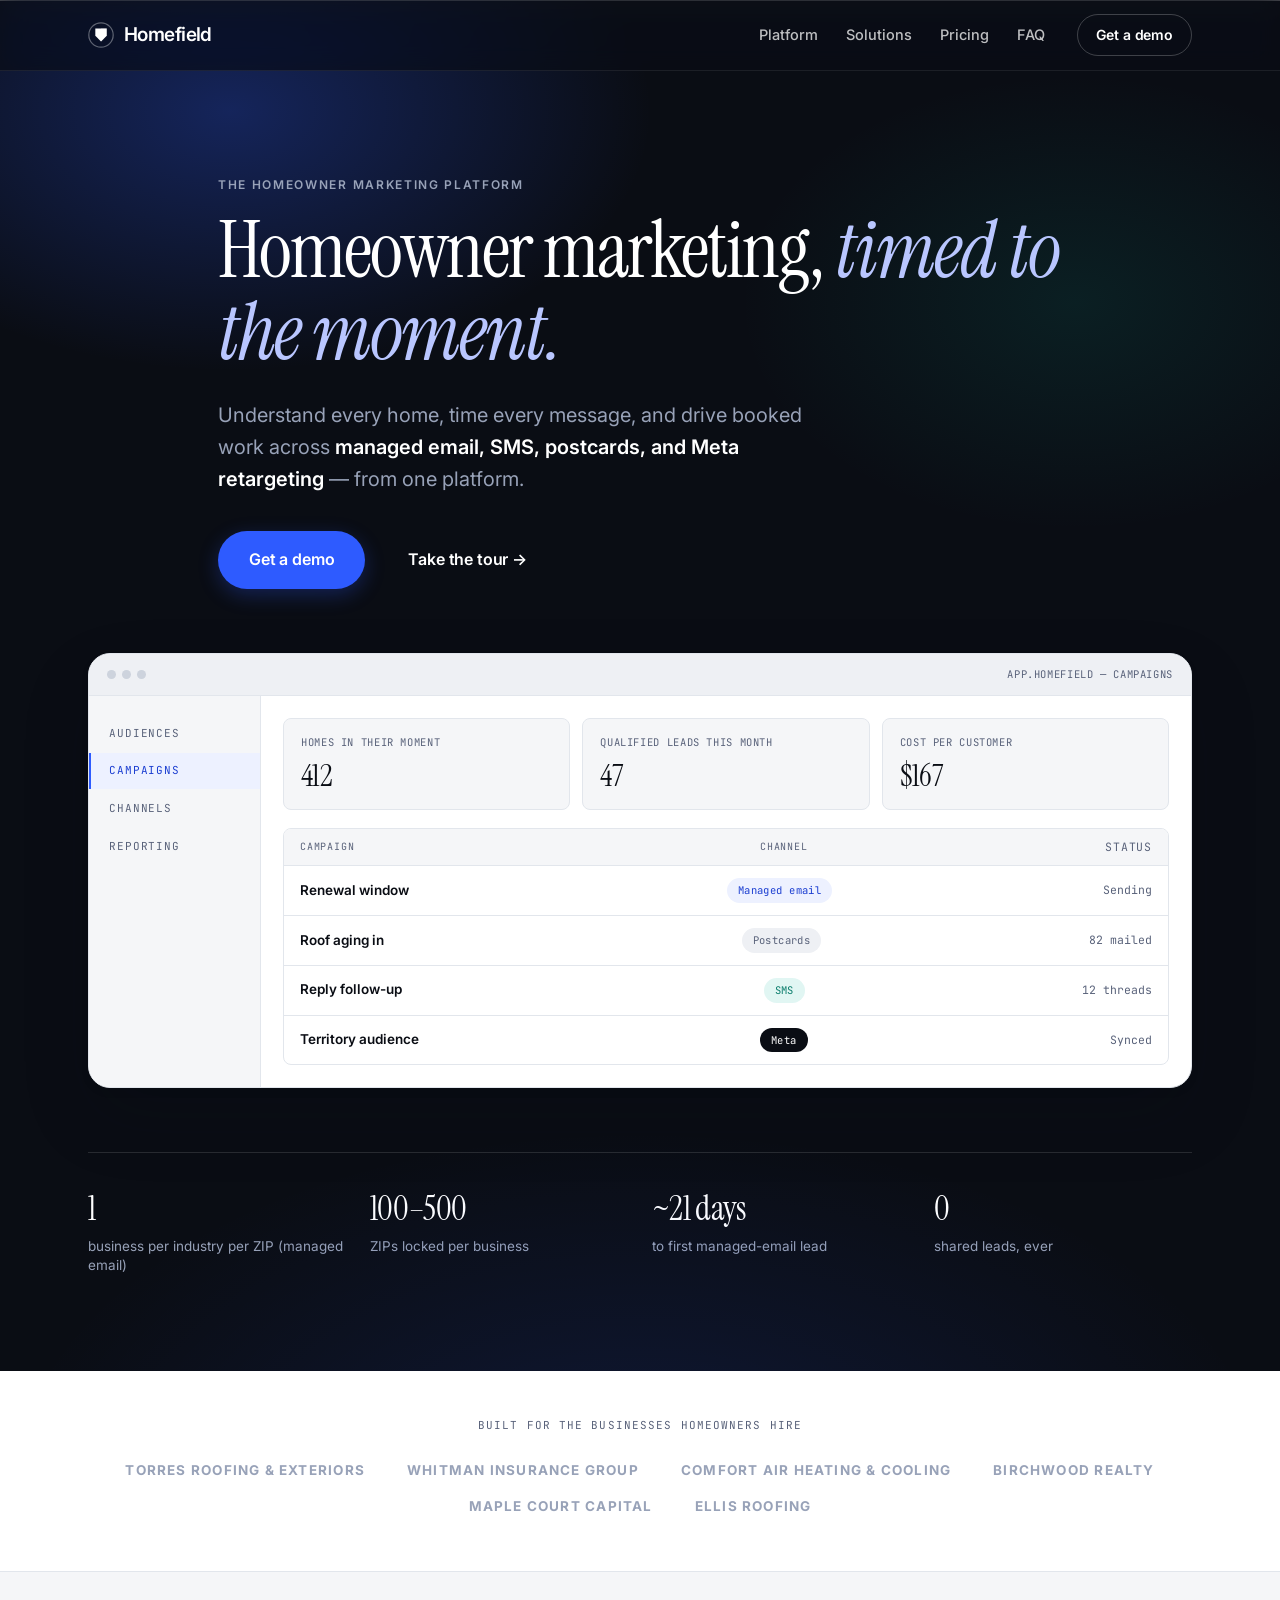
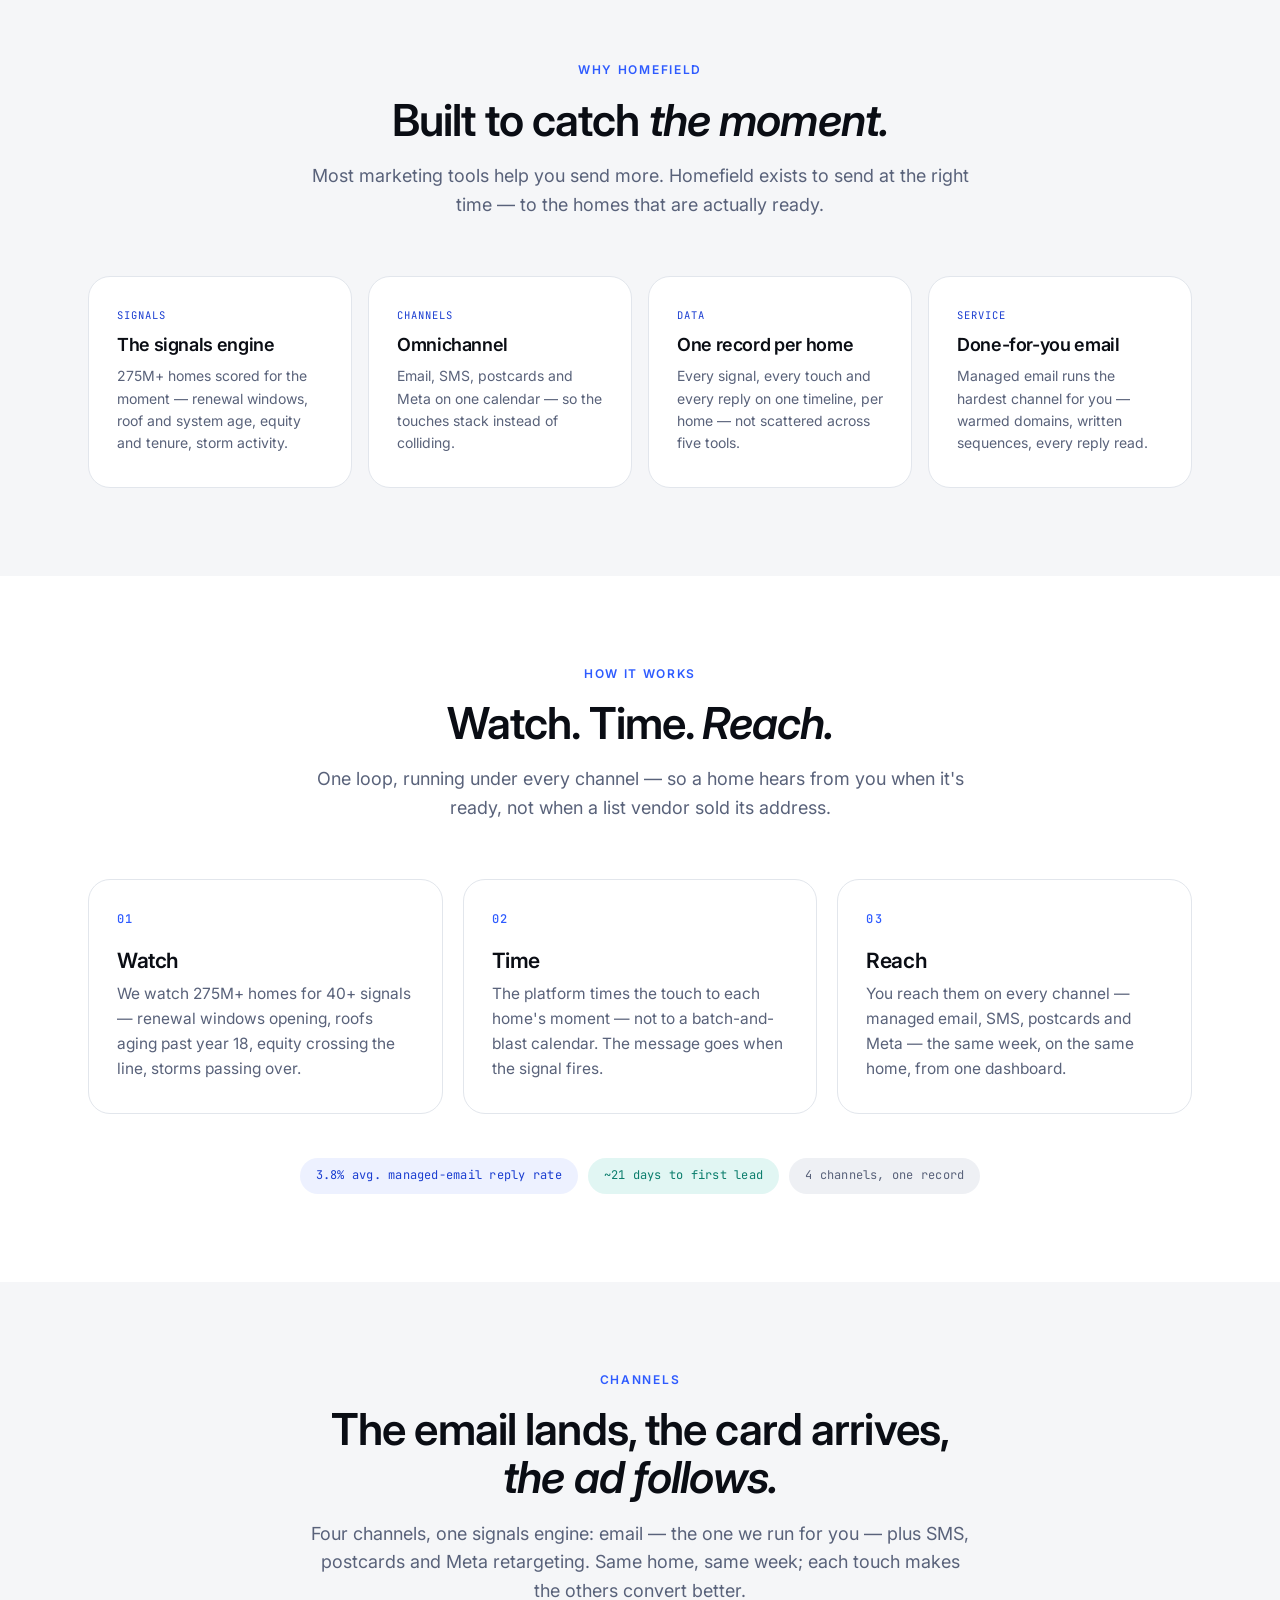
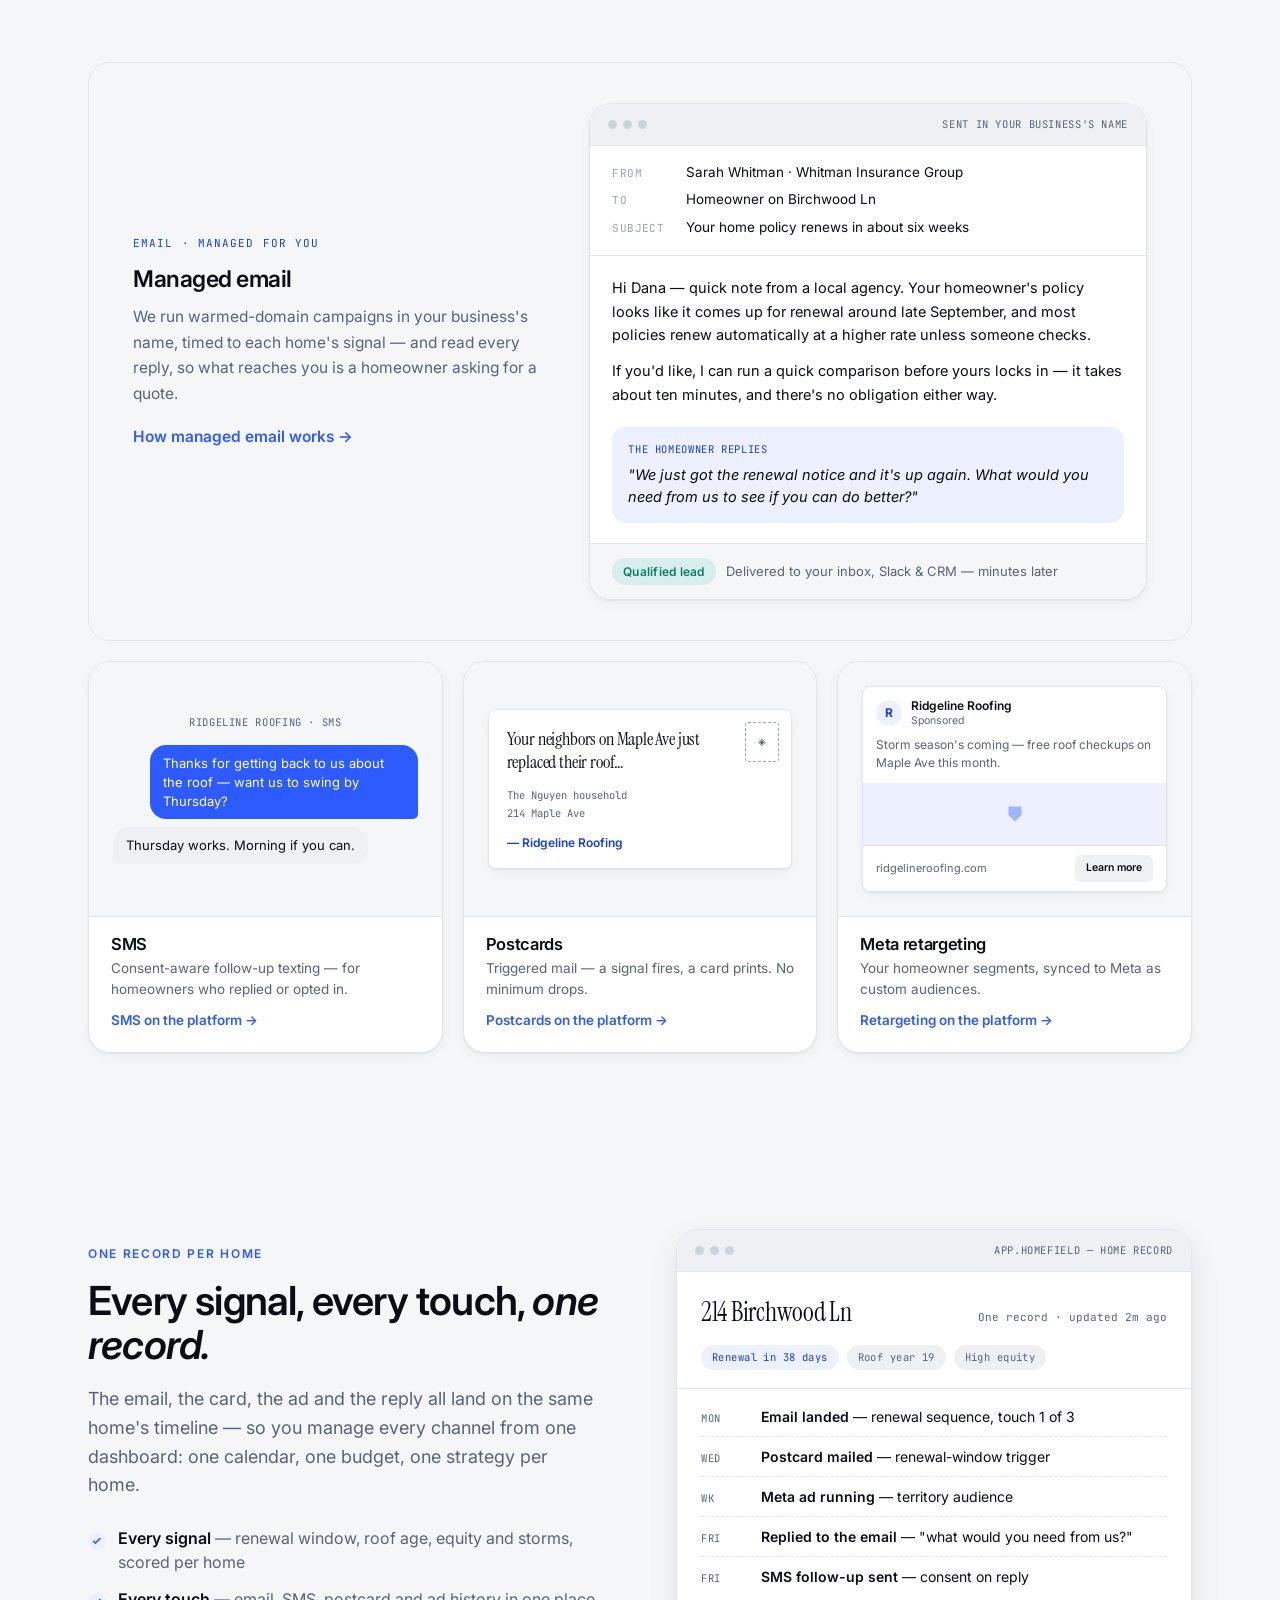
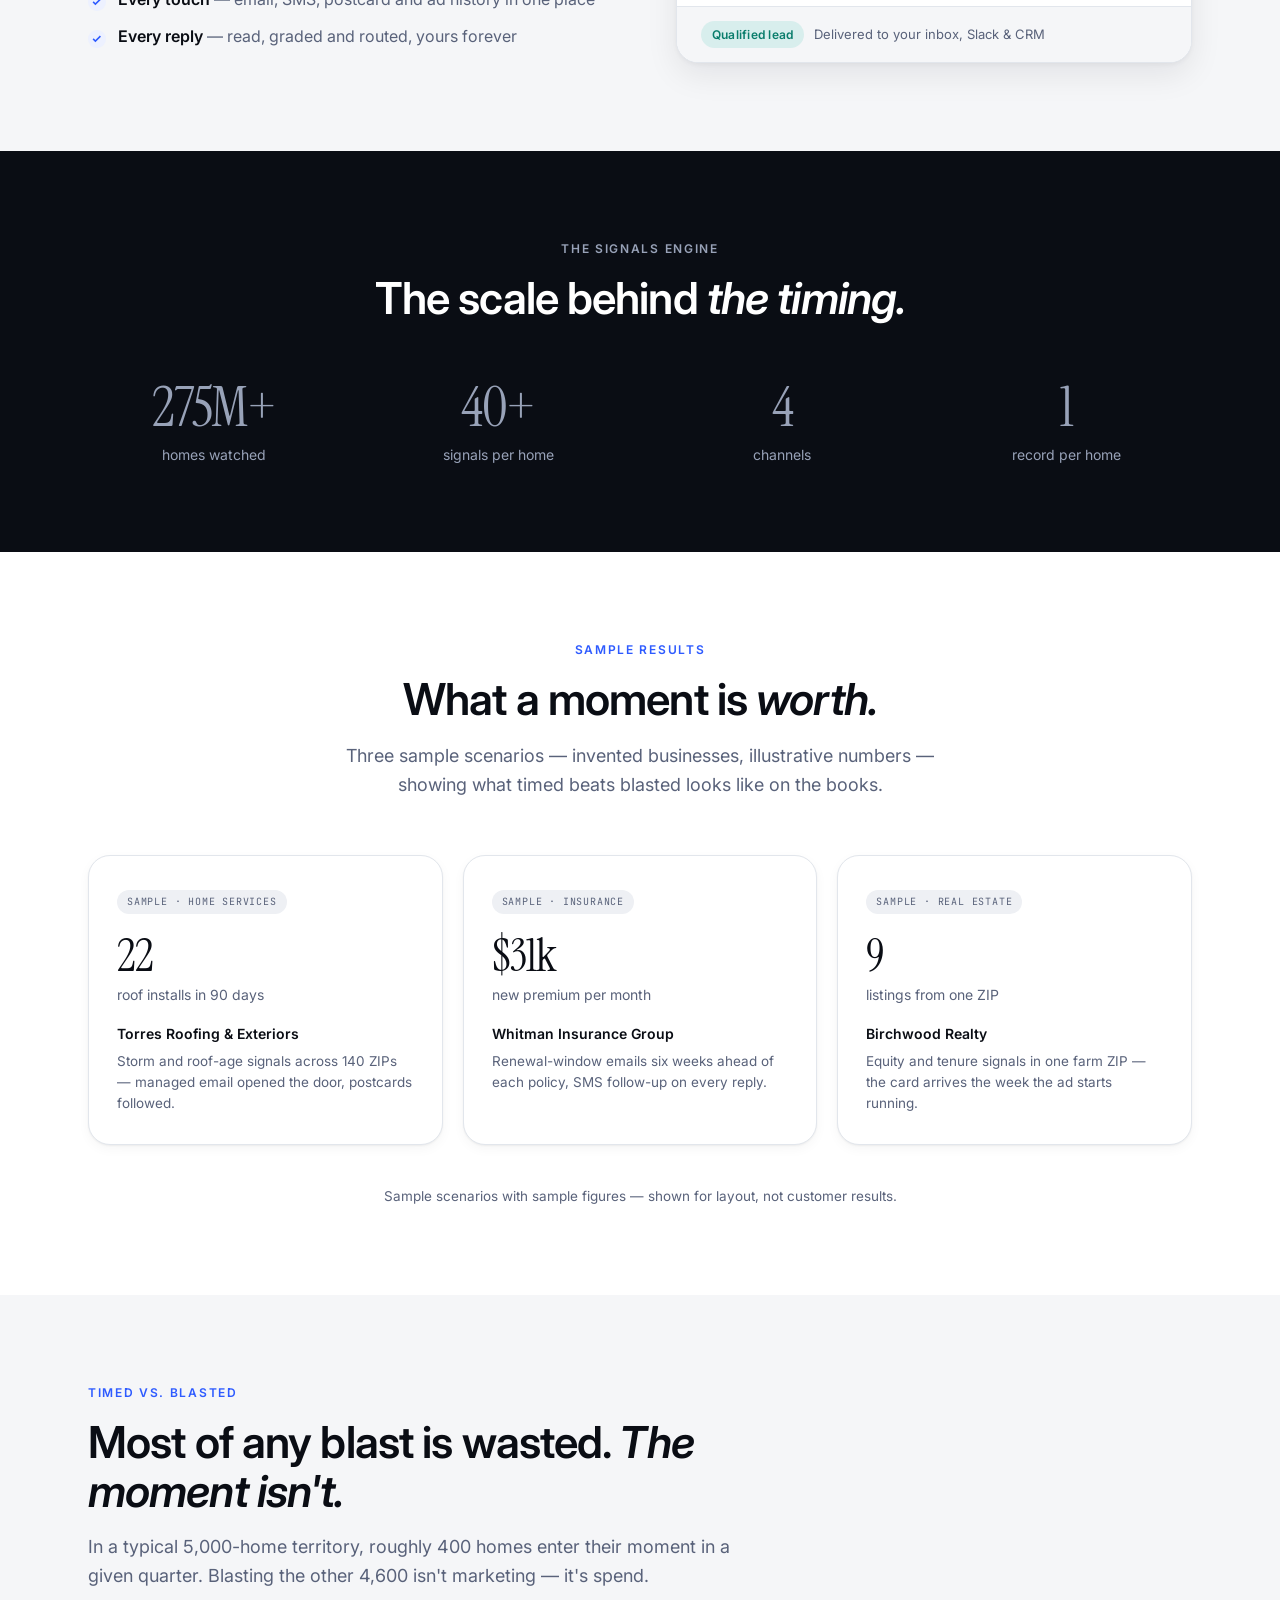
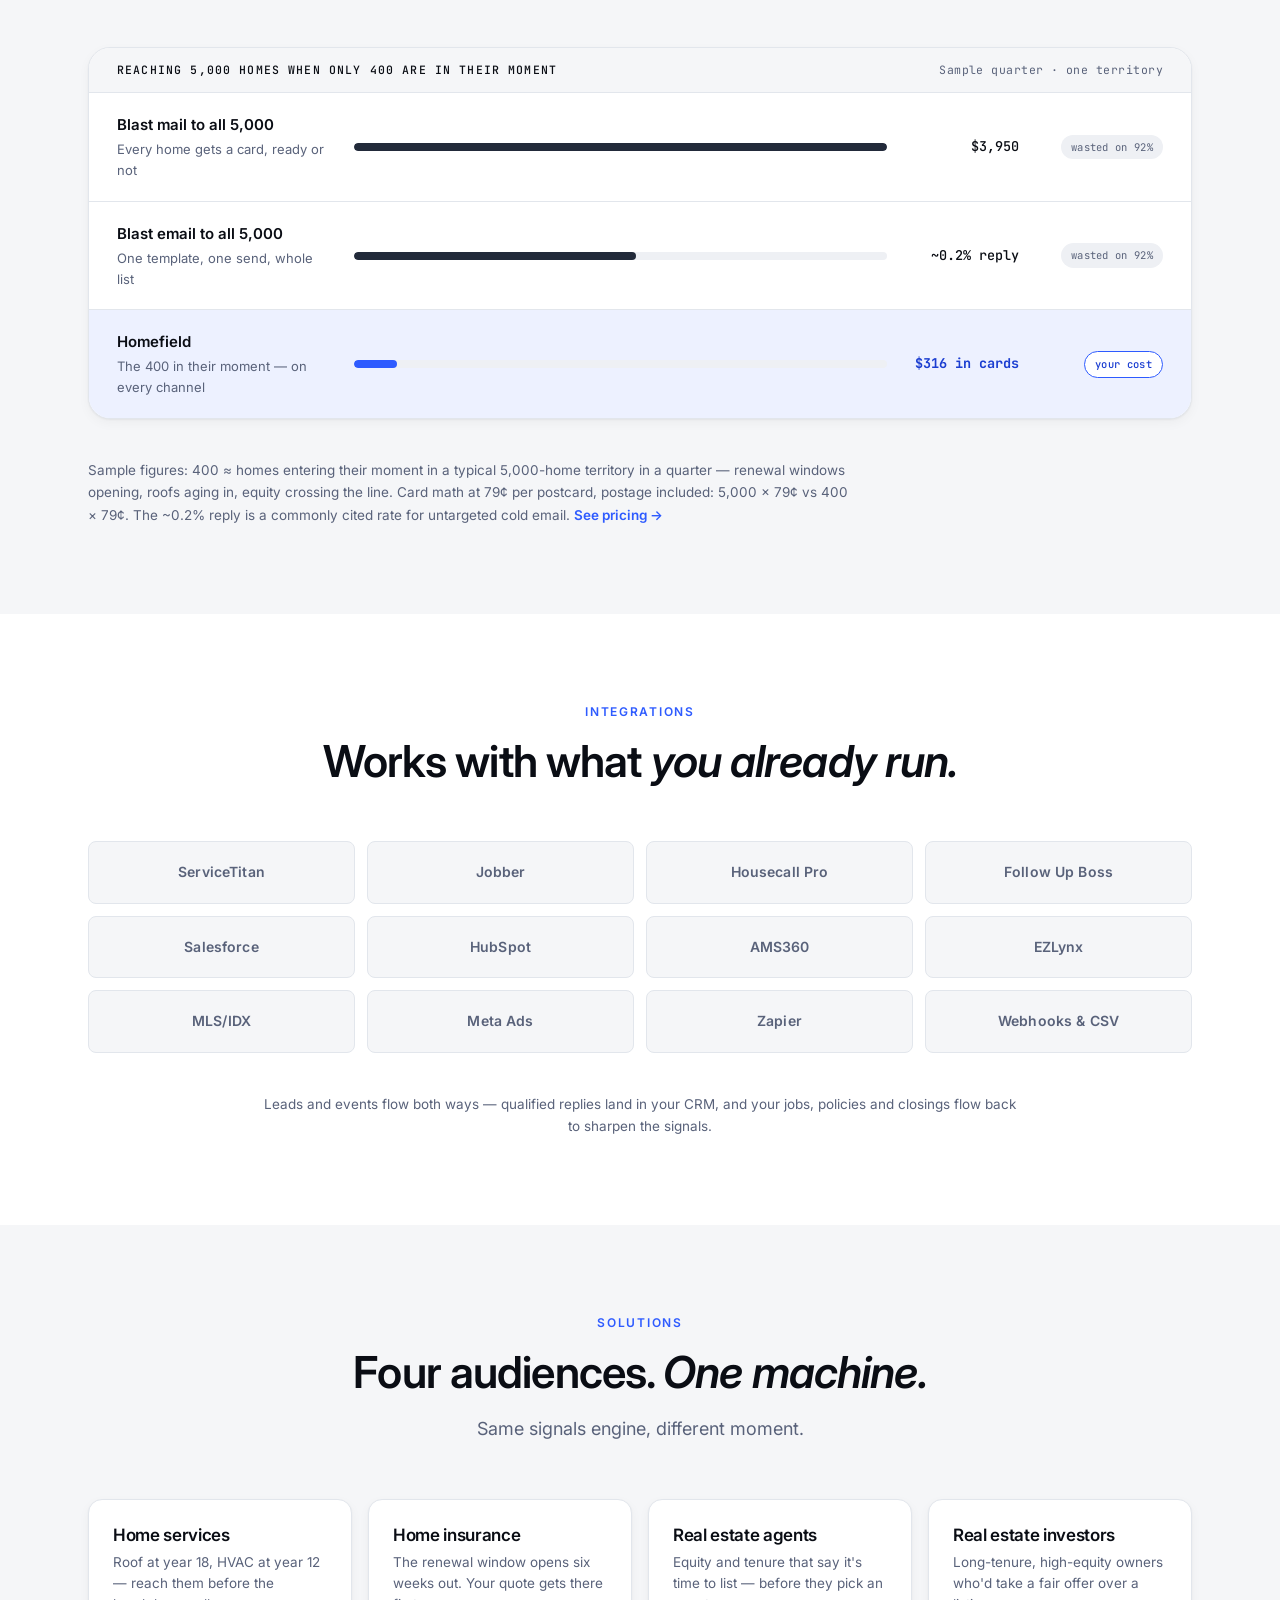
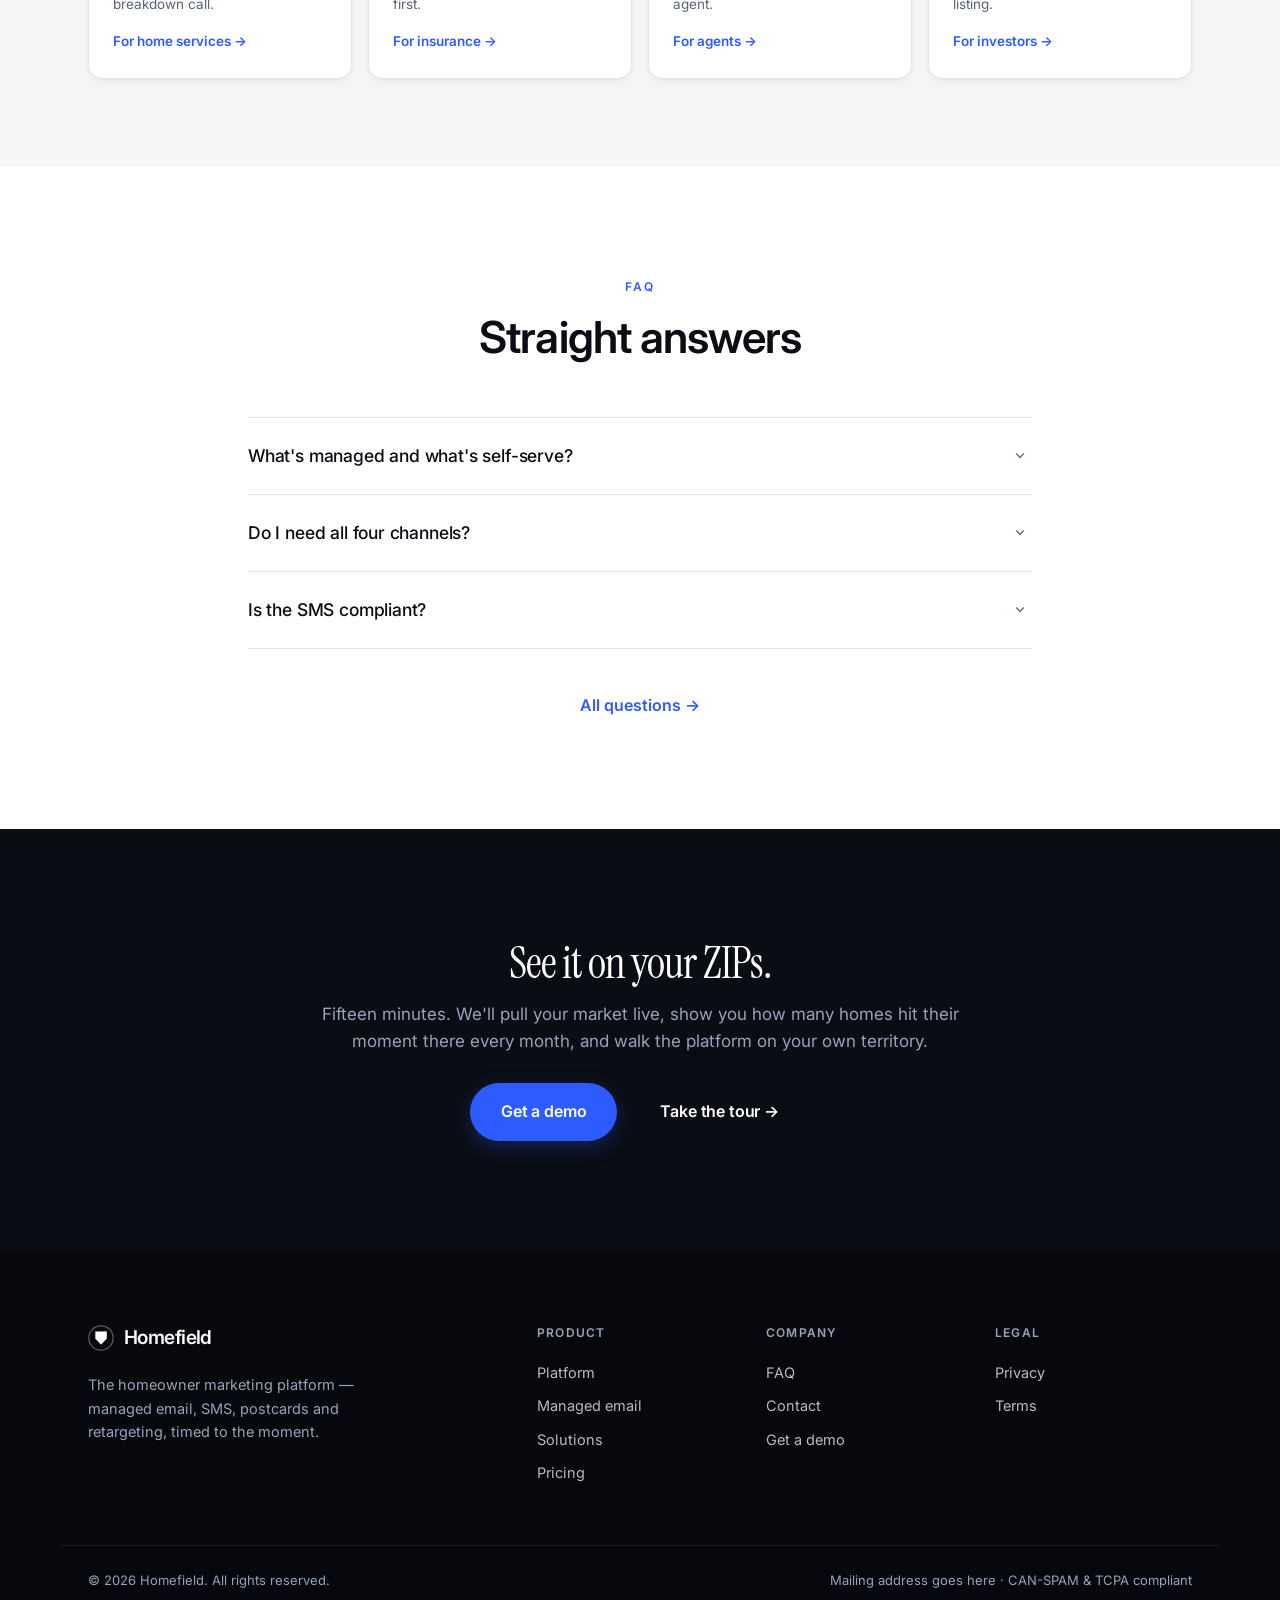
==== commit 678e9c0c: "Managed email becomes one channel of four; review fixes Drops the one-service-one-platform split: th" ====
--- a/index.html
+++ b/index.html
@@ -11,7 +11,7 @@
 <link rel="preconnect" href="https://fonts.googleapis.com">
 <link rel="preconnect" href="https://fonts.gstatic.com" crossorigin>
 <link href="https://fonts.googleapis.com/css2?family=Instrument+Serif:ital@0;1&family=Inter:wght@400;500;600;700&family=JetBrains+Mono:wght@400;500&display=swap" rel="stylesheet">
-<link rel="stylesheet" href="styles.css?v=pf2">
+<link rel="stylesheet" href="styles.css?v=pf3">
 <link rel="icon" href="data:image/svg+xml,%3Csvg xmlns='http://www.w3.org/2000/svg' viewBox='0 0 32 32'%3E%3Ccircle cx='16' cy='16' r='16' fill='%230A0D14'/%3E%3Cpath d='M9 9h14v8.5L16 25l-7-7.5z' fill='%232E5BFF'/%3E%3C/svg%3E">
 <script>document.documentElement.className += ' js';</script>
 <style>
@@ -29,7 +29,7 @@
   /* ── Hero dashboard mock ── */
   .hm-dash{ margin-top:64px; background:var(--paper); color:var(--ink); border:1px solid var(--line);
     border-radius:var(--r-lg); box-shadow:var(--shadow-lg); overflow:hidden; }
-  .hm-dash__bar{ display:flex; align-items:center; gap:6px; padding:12px 18px; background:var(--paper-2); border-bottom:1px solid var(--line); }
+  .hm-dash__bar{ display:flex; align-items:center; gap:6px; padding:12px 18px; background:var(--paper-3); border-bottom:1px solid var(--line); }
   .hm-dash__tag{ margin-left:auto; font-family:var(--mono); font-size:10.5px; letter-spacing:.06em; text-transform:uppercase; color:var(--muted); }
   .hm-dash__body{ display:grid; grid-template-columns:172px 1fr; }
   .hm-dash__side{ display:flex; flex-direction:column; gap:2px; padding:20px 0;
@@ -61,7 +61,7 @@
   /* ── Why four-up ── */
   .hm-why{ grid-template-columns:repeat(4,1fr); gap:16px; }
   .hm-why .step h3{ font-size:18px; }
-  .hm-why .step p{ font-size:14px; }
+  .hm-why .step p:not([class]){ font-size:14px; }
   .hm-why__k{ font-family:var(--mono); font-size:10.5px; letter-spacing:.1em; text-transform:uppercase;
     color:var(--accent-ink); margin-bottom:12px; }
 
@@ -69,7 +69,7 @@
   .hm-chips{ display:flex; flex-wrap:wrap; justify-content:center; gap:10px; margin-top:44px; }
   .hm-chips .hm-chip{ font-size:12px; letter-spacing:.02em; padding:8px 16px; }
 
-  /* ── One service + one platform ── */
+  /* ── (retired duo card styles kept for reuse) ── */
   .hm-duo{ display:grid; grid-template-columns:1.1fr 1fr; gap:20px; align-items:stretch; }
   .hm-duo__card{ display:flex; flex-direction:column; background:var(--paper); border:1px solid var(--line);
     border-radius:var(--r-lg); padding:36px 34px; box-shadow:var(--shadow-sm); }
@@ -78,7 +78,7 @@
     color:var(--muted); margin-bottom:14px; }
   .hm-duo__card--feature .hm-duo__kicker{ color:var(--accent-ink); }
   .hm-duo__card h3{ font-size:23px; margin-bottom:12px; }
-  .hm-duo__card > p{ font-size:15.5px; color:var(--muted); line-height:1.65; margin-bottom:20px; }
+  .hm-duo__card > p:not([class]){ font-size:15.5px; color:var(--muted); line-height:1.65; margin-bottom:20px; }
   .hm-duo .ticks{ margin-bottom:24px; }
   .hm-duo .ticks li{ font-size:14.5px; }
   .hm-duo__price{ font-family:var(--mono); font-size:12.5px; letter-spacing:.03em; color:var(--muted);
@@ -93,7 +93,7 @@
   .hm-chanmail__k{ font-family:var(--mono); font-size:11px; letter-spacing:.1em; text-transform:uppercase;
     color:var(--accent-ink); margin-bottom:14px; }
   .hm-chanmail__txt h3{ font-size:23px; margin-bottom:12px; }
-  .hm-chanmail__txt > p{ font-size:15.5px; color:var(--muted); line-height:1.65; margin-bottom:18px; }
+  .hm-chanmail__txt > p:not([class]){ font-size:15.5px; color:var(--muted); line-height:1.65; margin-bottom:18px; }
 
   /* ── Channel tiles ── */
   .hm-chan{ display:grid; grid-template-columns:repeat(3,1fr); gap:20px; }
@@ -140,7 +140,7 @@
 
   /* ── Email mockup ── */
   .hm-mail{ max-width:640px; margin:0 auto; background:var(--paper); border:1px solid var(--line); border-radius:var(--r-lg); box-shadow:var(--shadow-sm); overflow:hidden; }
-  .hm-mail__bar{ display:flex; align-items:center; gap:6px; padding:12px 18px; background:var(--paper-2); border-bottom:1px solid var(--line); }
+  .hm-mail__bar{ display:flex; align-items:center; gap:6px; padding:12px 18px; background:var(--paper-3); border-bottom:1px solid var(--line); }
   .hm-mail__tag{ margin-left:auto; font-family:var(--mono); font-size:10.5px; letter-spacing:.06em; text-transform:uppercase; color:var(--muted); }
   .hm-mail__meta{ padding:16px 22px; border-bottom:1px solid var(--line); display:grid; gap:6px; }
   .hm-mail__meta p{ font-size:13.5px; display:grid; grid-template-columns:64px 1fr; gap:10px; align-items:baseline; }
@@ -270,7 +270,6 @@
 
     <nav class="nav__links" aria-label="Primary">
       <a href="platform.html">Platform</a>
-      <a href="managed-email.html">Managed email</a>
       <a href="industries.html">Solutions</a>
       <a href="pricing.html">Pricing</a>
       <a href="faq.html">FAQ</a>
@@ -286,7 +285,6 @@
   </div>
   <div class="mobilenav" id="mobileNav" hidden>
     <a href="platform.html">Platform</a>
-    <a href="managed-email.html">Managed email</a>
     <a href="industries.html">Solutions</a>
     <a href="pricing.html">Pricing</a>
     <a href="faq.html">FAQ</a>
@@ -418,7 +416,7 @@
       </li>
       <li class="step">
         <p class="hm-why__k">Service</p>
-        <h3>Done-for-you expertise</h3>
+        <h3>Done-for-you email</h3>
         <p>Managed email runs the hardest channel for you — warmed domains, written sequences, every reply read.</p>
       </li>
     </ul>
@@ -465,76 +463,22 @@
 </section>
 
 <!-- ── ONE SERVICE + ONE PLATFORM ────────────────────── -->
+<!-- ── CHANNELS ──────────────────────────────────────── -->
 <section class="section section--tight section--paper">
-  <div class="wrap">
-    <div class="sechead sechead--center">
-      <p class="eyebrow eyebrow--dark">One service, one platform</p>
-      <h2>One service, done for you. <em>One platform, self-serve.</em></h2>
-      <p class="lede">
-        Managed Email is the flagship — we run it, you take the replies. The Platform puts
-        the same signals engine behind three more channels you drive yourself.
-      </p>
-    </div>
-
-    <div class="hm-duo">
-      <div class="hm-duo__card hm-duo__card--feature">
-        <p class="hm-duo__kicker">Done for you · Flagship</p>
-        <h3>Managed Email</h3>
-        <p>
-          We run warmed-domain campaigns in your business's name — personal three-email
-          sequences, timed to each home's signal — read every reply, and hand you the ones
-          asking for a quote, an estimate, a valuation or an offer.
-        </p>
-        <ul class="ticks">
-          <li><strong>Billed per qualified lead</strong> — rate quoted by industry</li>
-          <li><strong>ZIP-locked</strong> — one business per industry per ZIP, never resold</li>
-          <li><strong>~21 days</strong> to first lead — replies yours forever</li>
-        </ul>
-        <p class="hm-duo__price">Per qualified lead · rate by industry</p>
-        <p class="hm-duo__link"><a class="hm-link" href="managed-email.html">How managed email works →</a></p>
-      </div>
-
-      <div class="hm-duo__card">
-        <p class="hm-duo__kicker">Self-serve software</p>
-        <h3>The Platform</h3>
-        <p>
-          The same signals engine, driving three more channels you run yourself — SMS
-          follow-up, triggered postcards and Meta retargeting — from one dashboard.
-        </p>
-        <ul class="ticks">
-          <li><strong>SMS</strong> — consent-aware follow-up sequences, two-way inbox</li>
-          <li><strong>Postcards</strong> — a signal fires, a card prints and mails</li>
-          <li><strong>Retargeting</strong> — homeowner segments synced to Meta</li>
-        </ul>
-        <!-- SAMPLE PRICING — set real rates before launch -->
-        <p class="hm-duo__price">$199/mo + usage</p>
-        <p class="hm-duo__link"><a class="hm-link" href="platform.html">Explore the platform →</a></p>
-      </div>
-    </div>
-
-    <p class="fineprint fineprint--center">
-      Platform pricing shown is sample pricing for layout — set your own rates before launch.
-      Managed Email is quoted per qualified lead, by industry.
-    </p>
-  </div>
-</section>
-
-<!-- ── CHANNELS ──────────────────────────────────────── -->
-<section class="section section--tight">
   <div class="wrap">
     <div class="sechead sechead--center">
       <p class="eyebrow eyebrow--dark">Channels</p>
       <h2>The email lands, the card arrives, <em>the ad follows.</em></h2>
       <p class="lede">
-        Same home, same week. Each channel makes the others convert better — and every one
-        of them fires off the same signals engine.
+        Four channels, one signals engine: email — the one we run for you — plus SMS, postcards
+        and Meta retargeting. Same home, same week; each touch makes the others convert better.
       </p>
     </div>
 
     <!-- SAMPLE CONTENT — replace with a real, permissioned thread before launch -->
     <div class="hm-chanmail">
       <div class="hm-chanmail__txt">
-        <p class="hm-chanmail__k">Done for you · Flagship</p>
+        <p class="hm-chanmail__k">Email · Managed for you</p>
         <h3>Managed email</h3>
         <p>
           We run warmed-domain campaigns in your business's name, timed to each home's
@@ -718,7 +662,7 @@
         <p class="hm-res__num">22</p>
         <p class="hm-res__unit">roof installs in 90 days</p>
         <p class="hm-res__who">Torres Roofing &amp; Exteriors</p>
-        <p class="hm-res__story">Storm and roof-age signals across 41 ZIPs — managed email opened the door, postcards followed.</p>
+        <p class="hm-res__story">Storm and roof-age signals across 140 ZIPs — managed email opened the door, postcards followed.</p>
       </div>
       <div class="hm-res__card">
         <p class="hm-res__tag">Sample · Insurance</p>
--- a/styles.css
+++ b/styles.css
@@ -352,7 +352,7 @@
   letter-spacing:.1em; margin-bottom:20px;
 }
 .step h3{ font-size:21px; margin-bottom:10px; }
-.step p{ font-size:15.5px; color:var(--muted); line-height:1.6; }
+.step p:not([class]){ font-size:15.5px; color:var(--muted); line-height:1.6; }
 
 .targeting{
   display:grid; grid-template-columns:repeat(4,1fr); gap:36px;
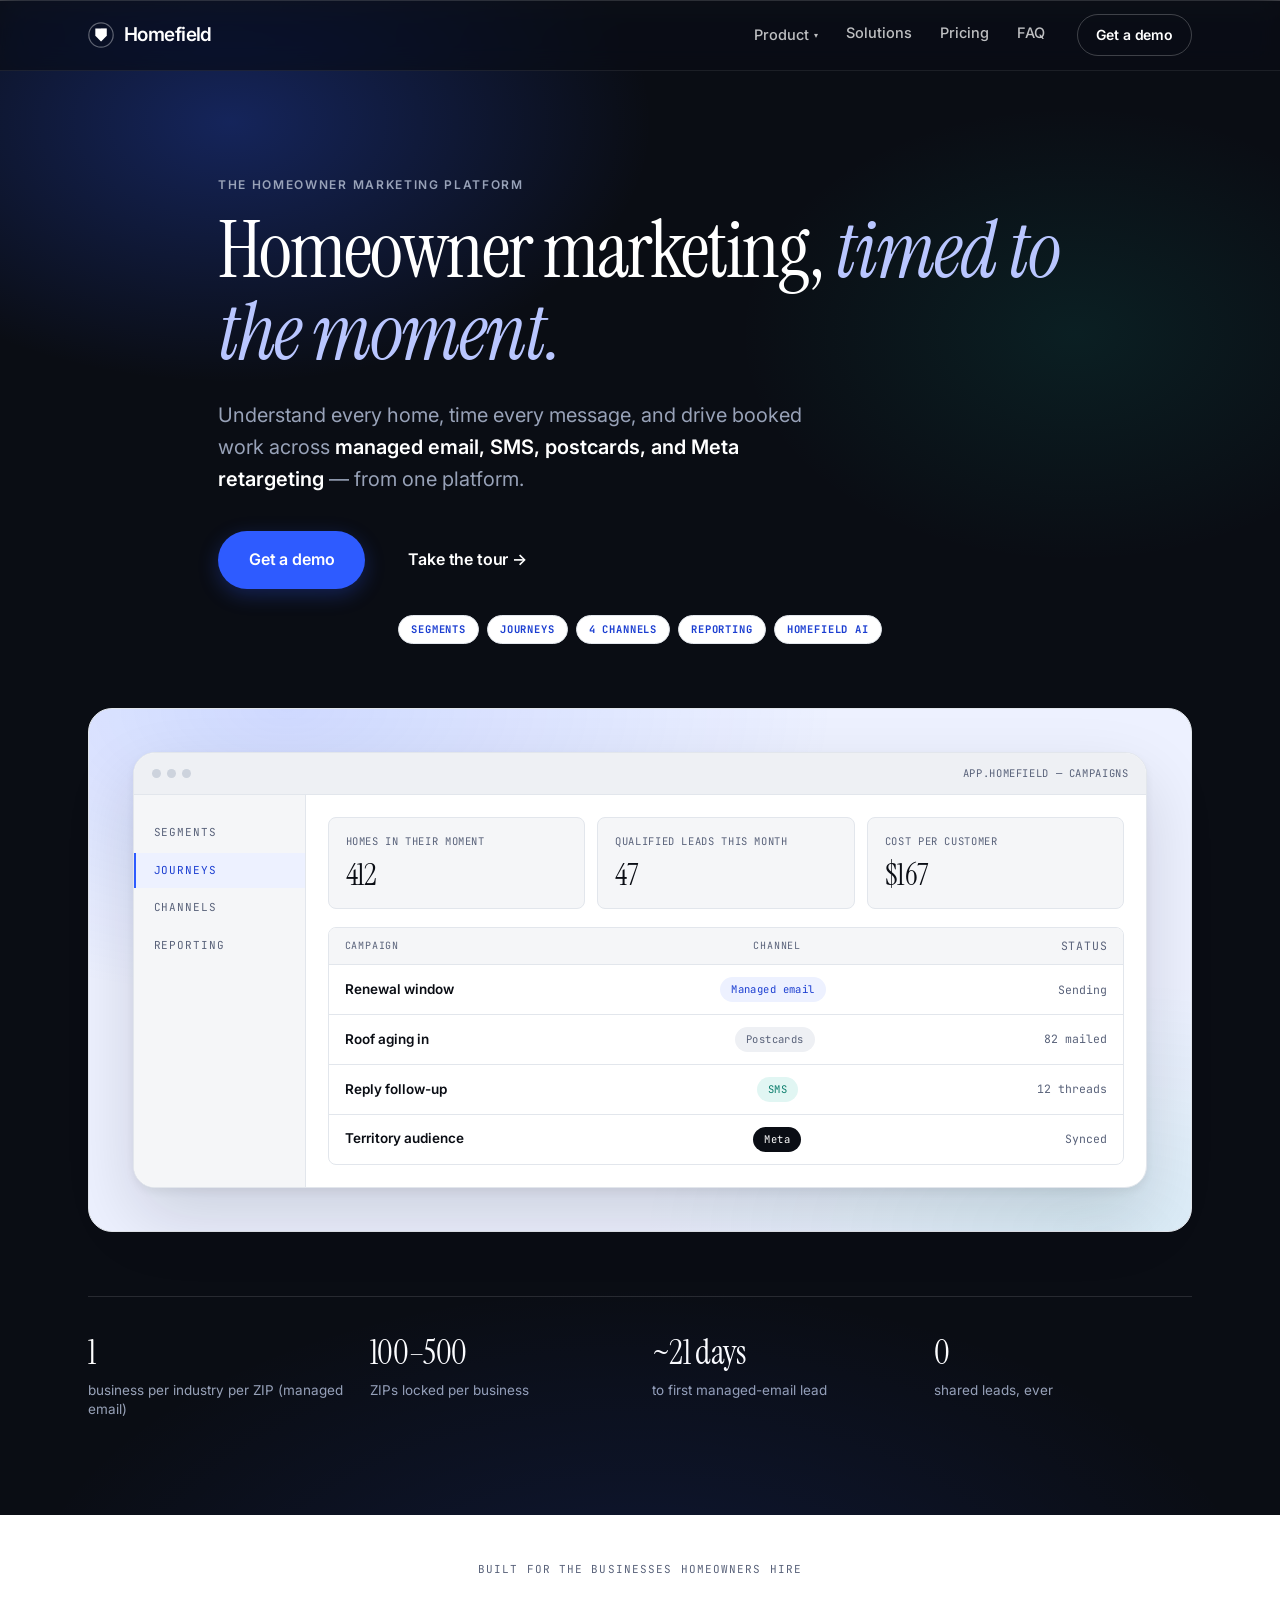
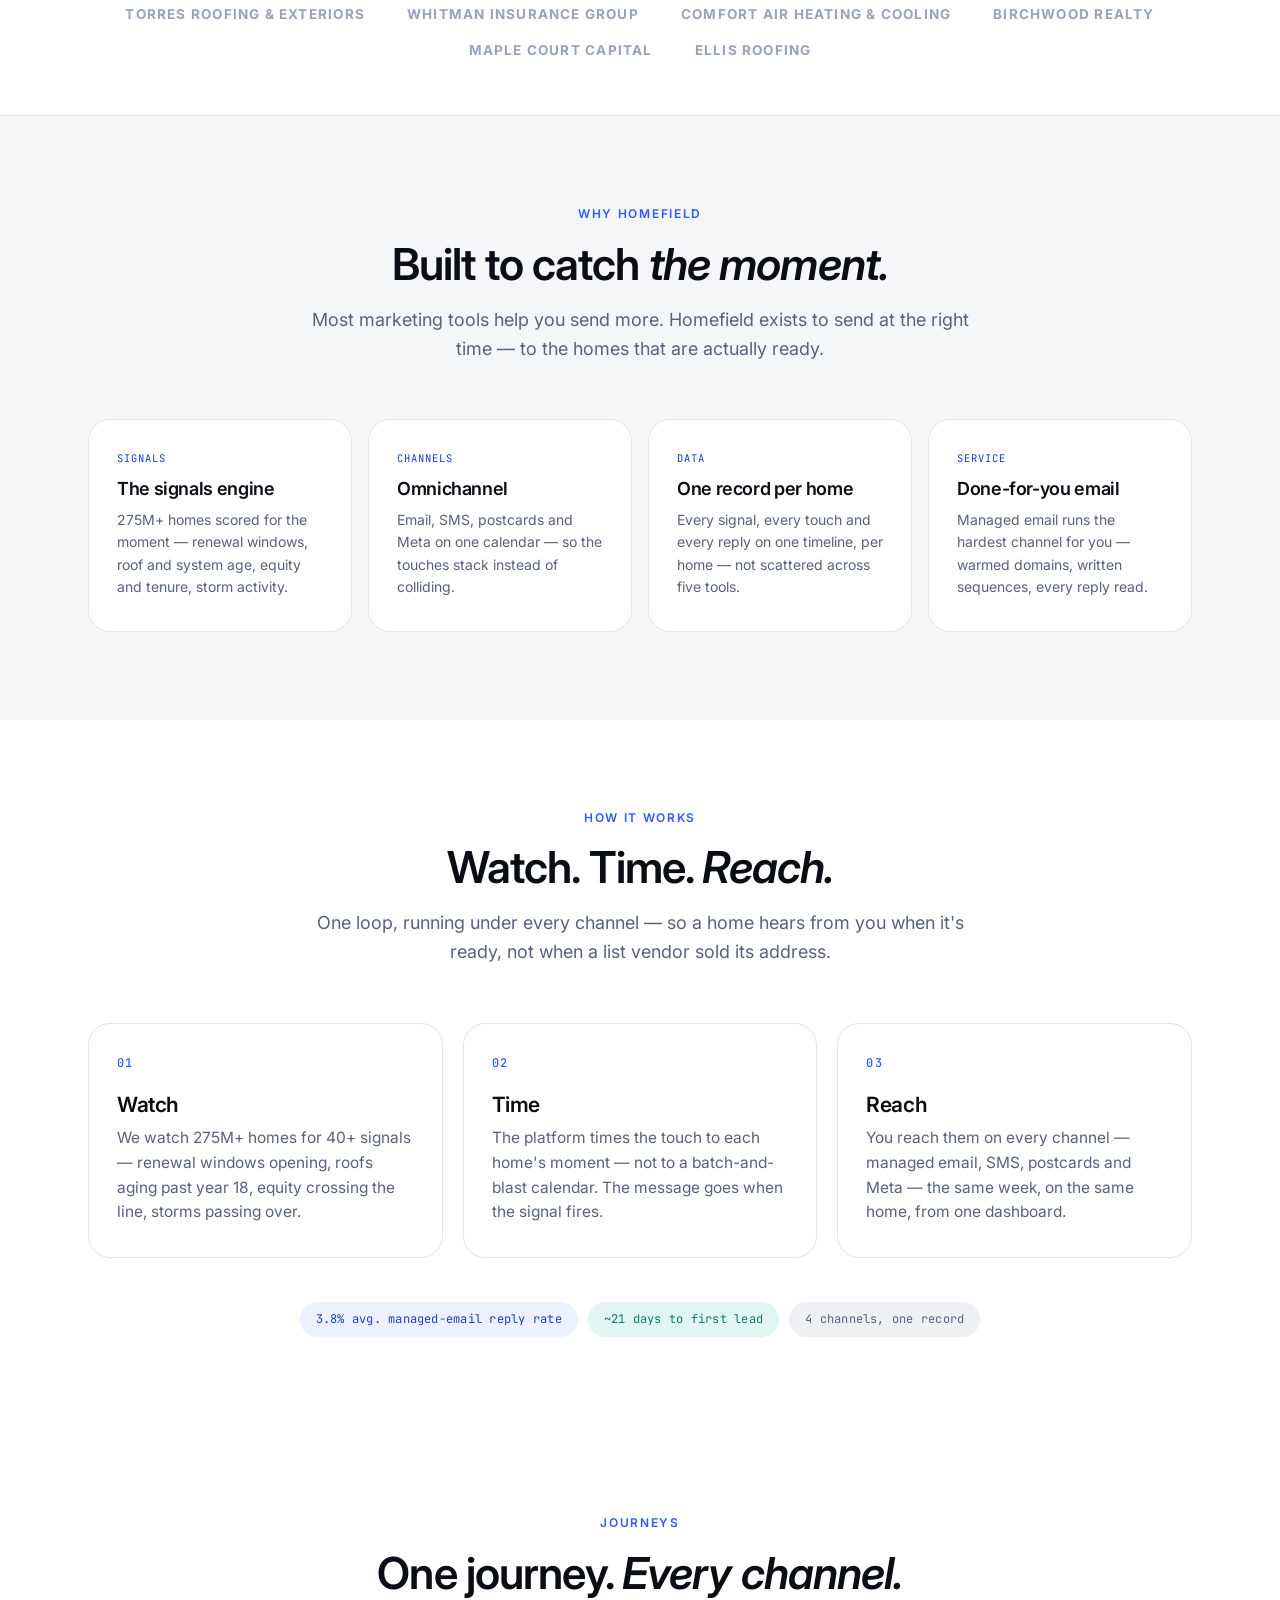
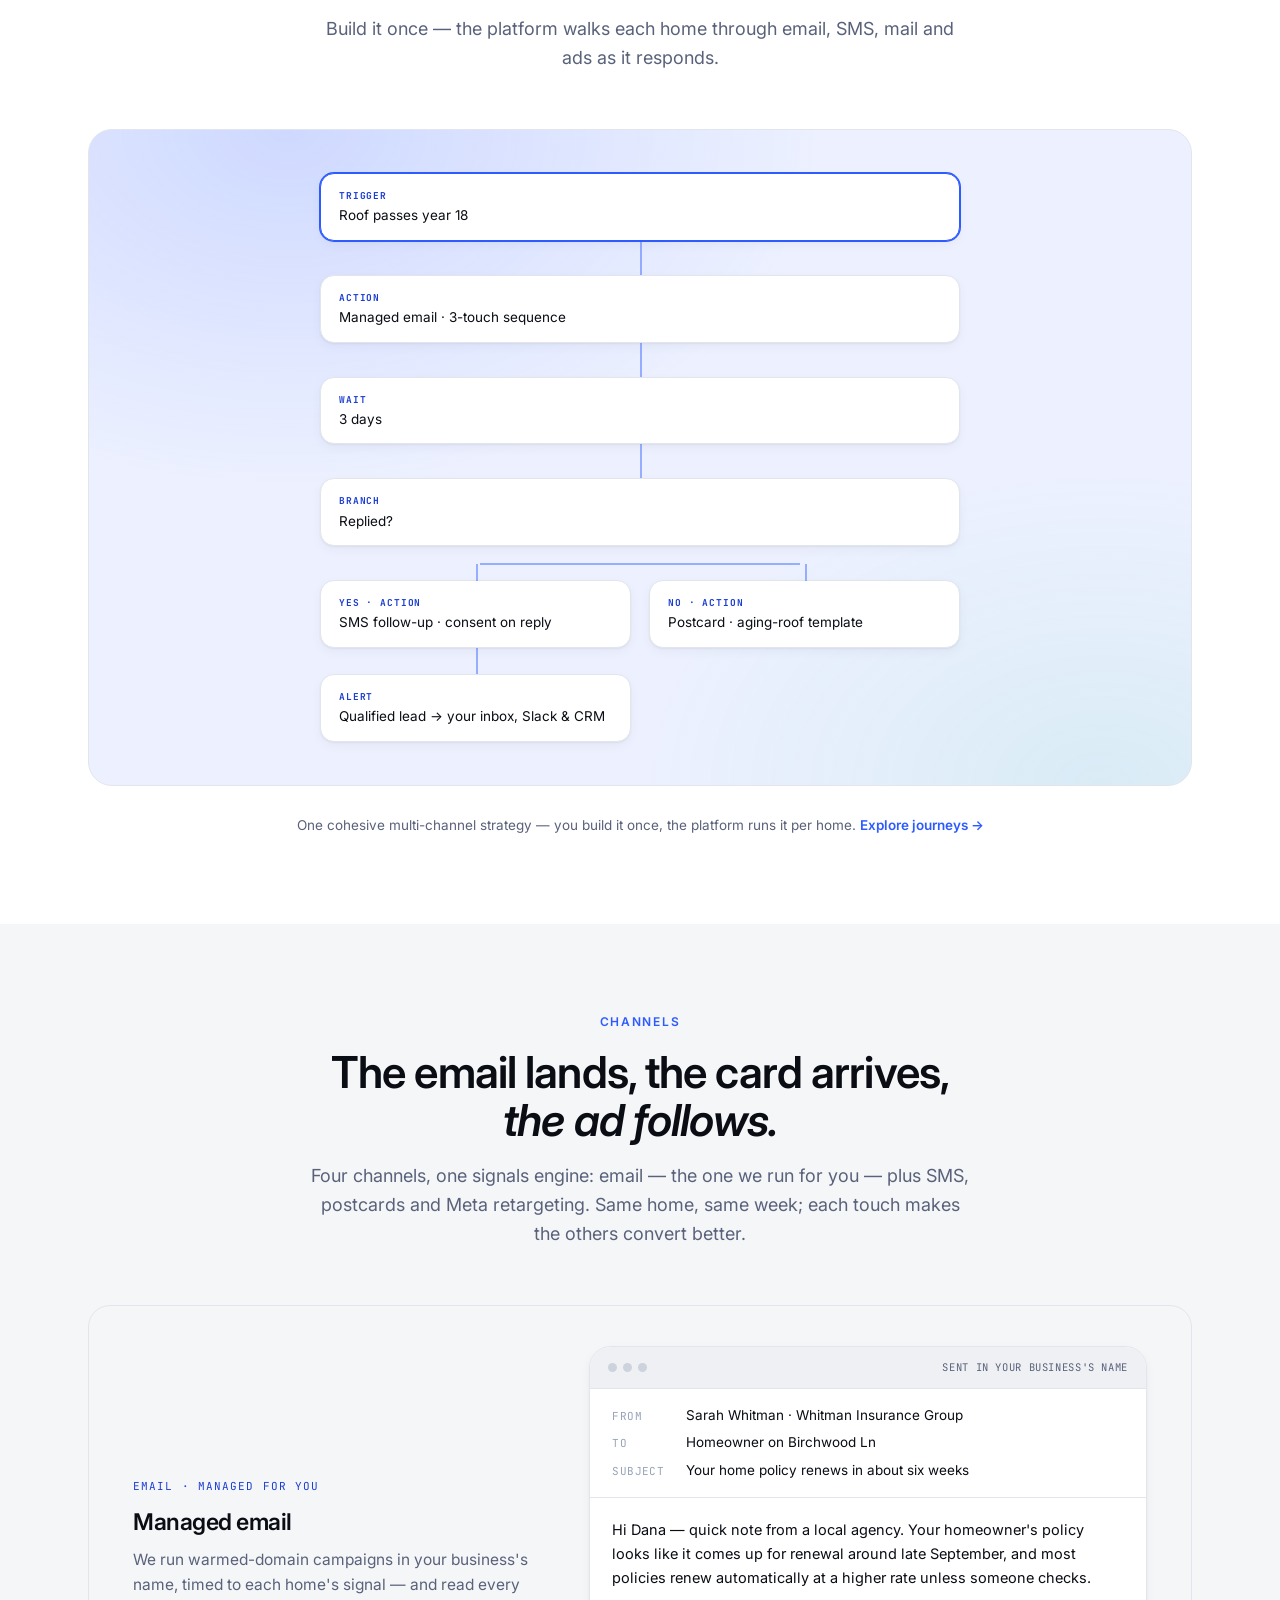
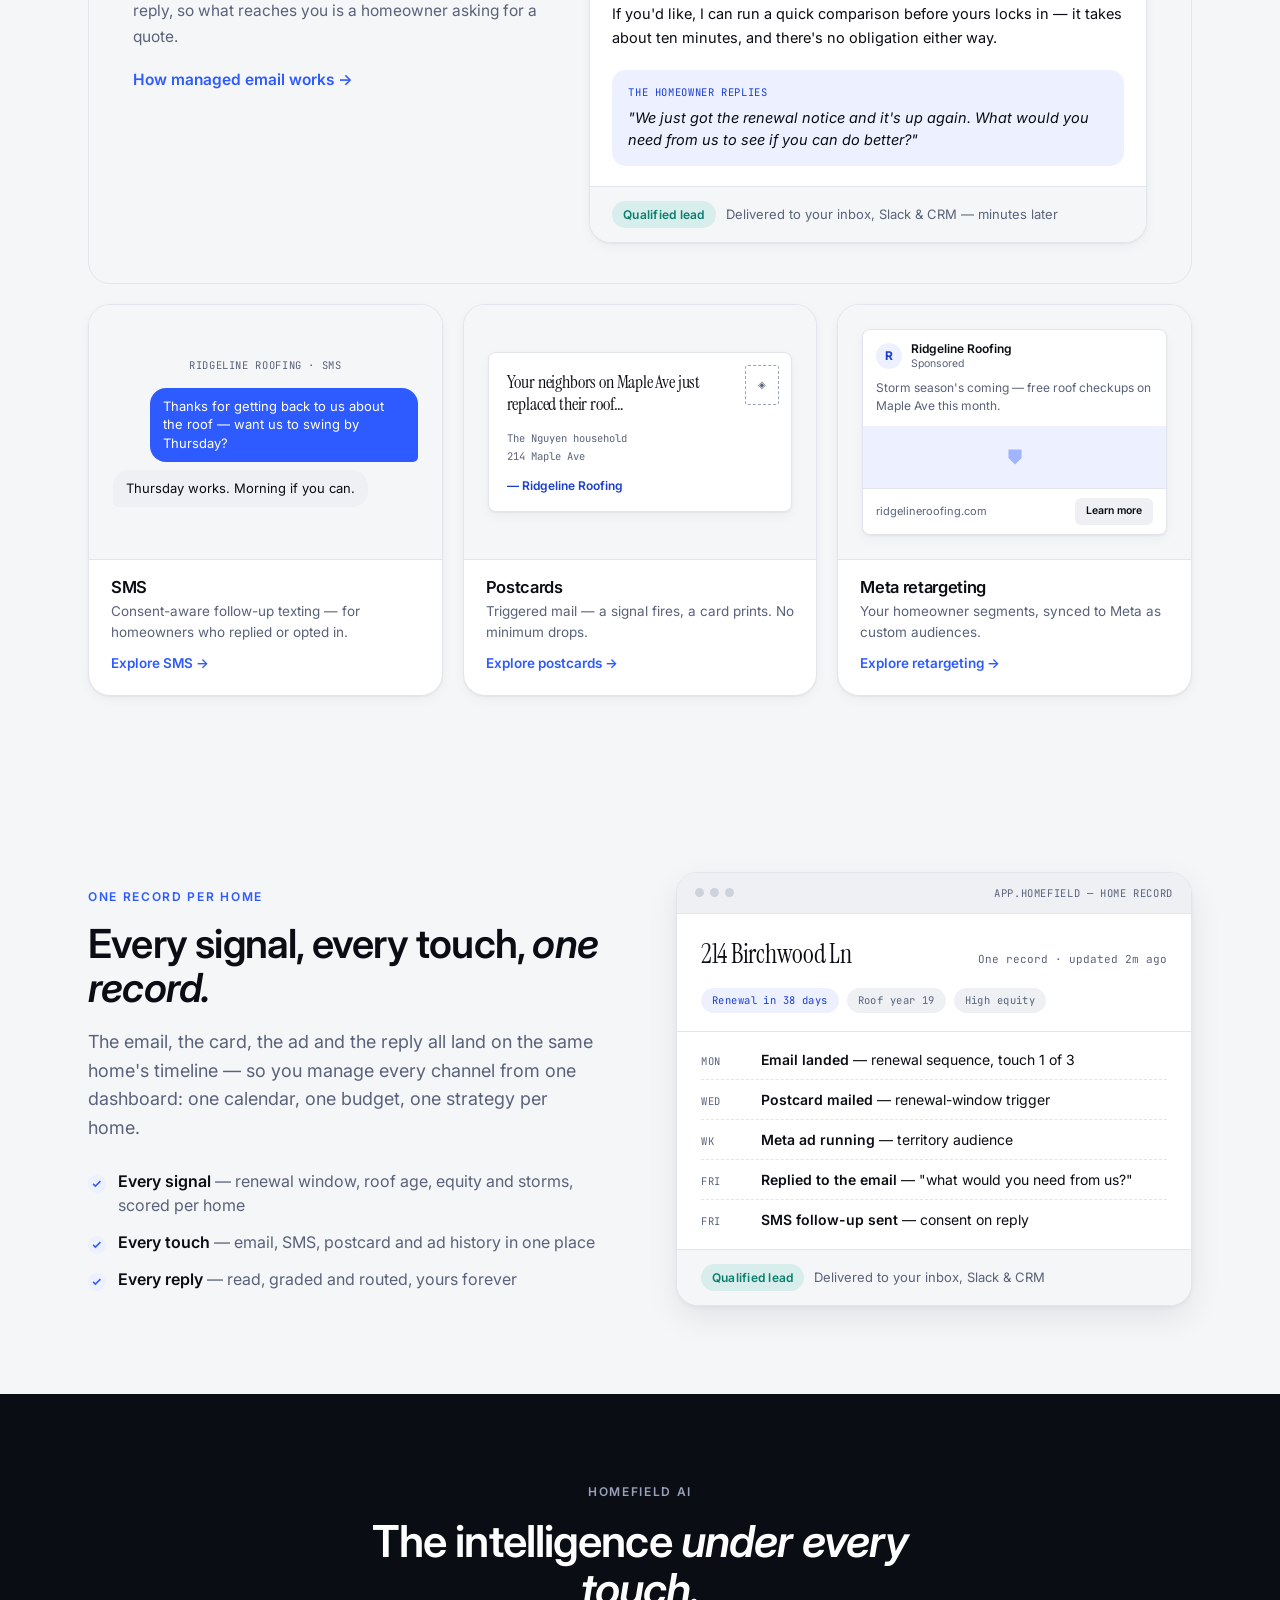
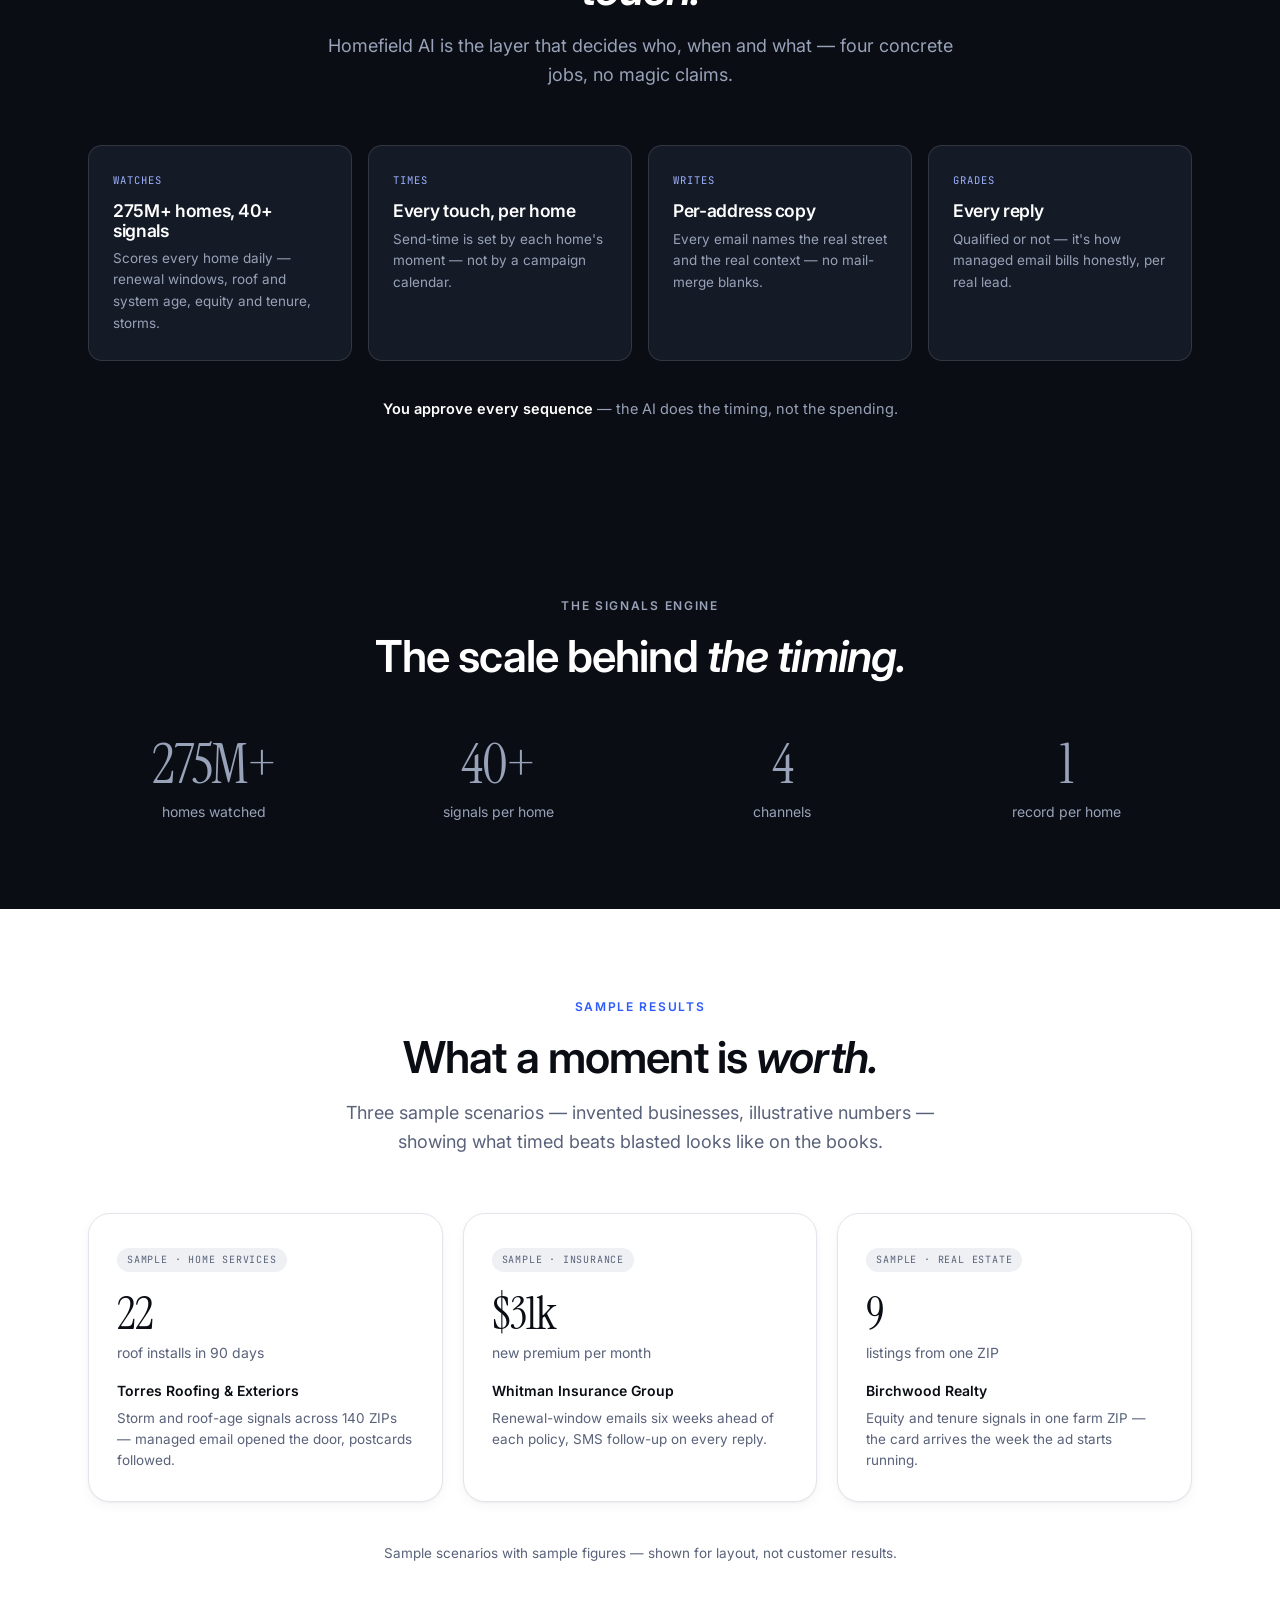
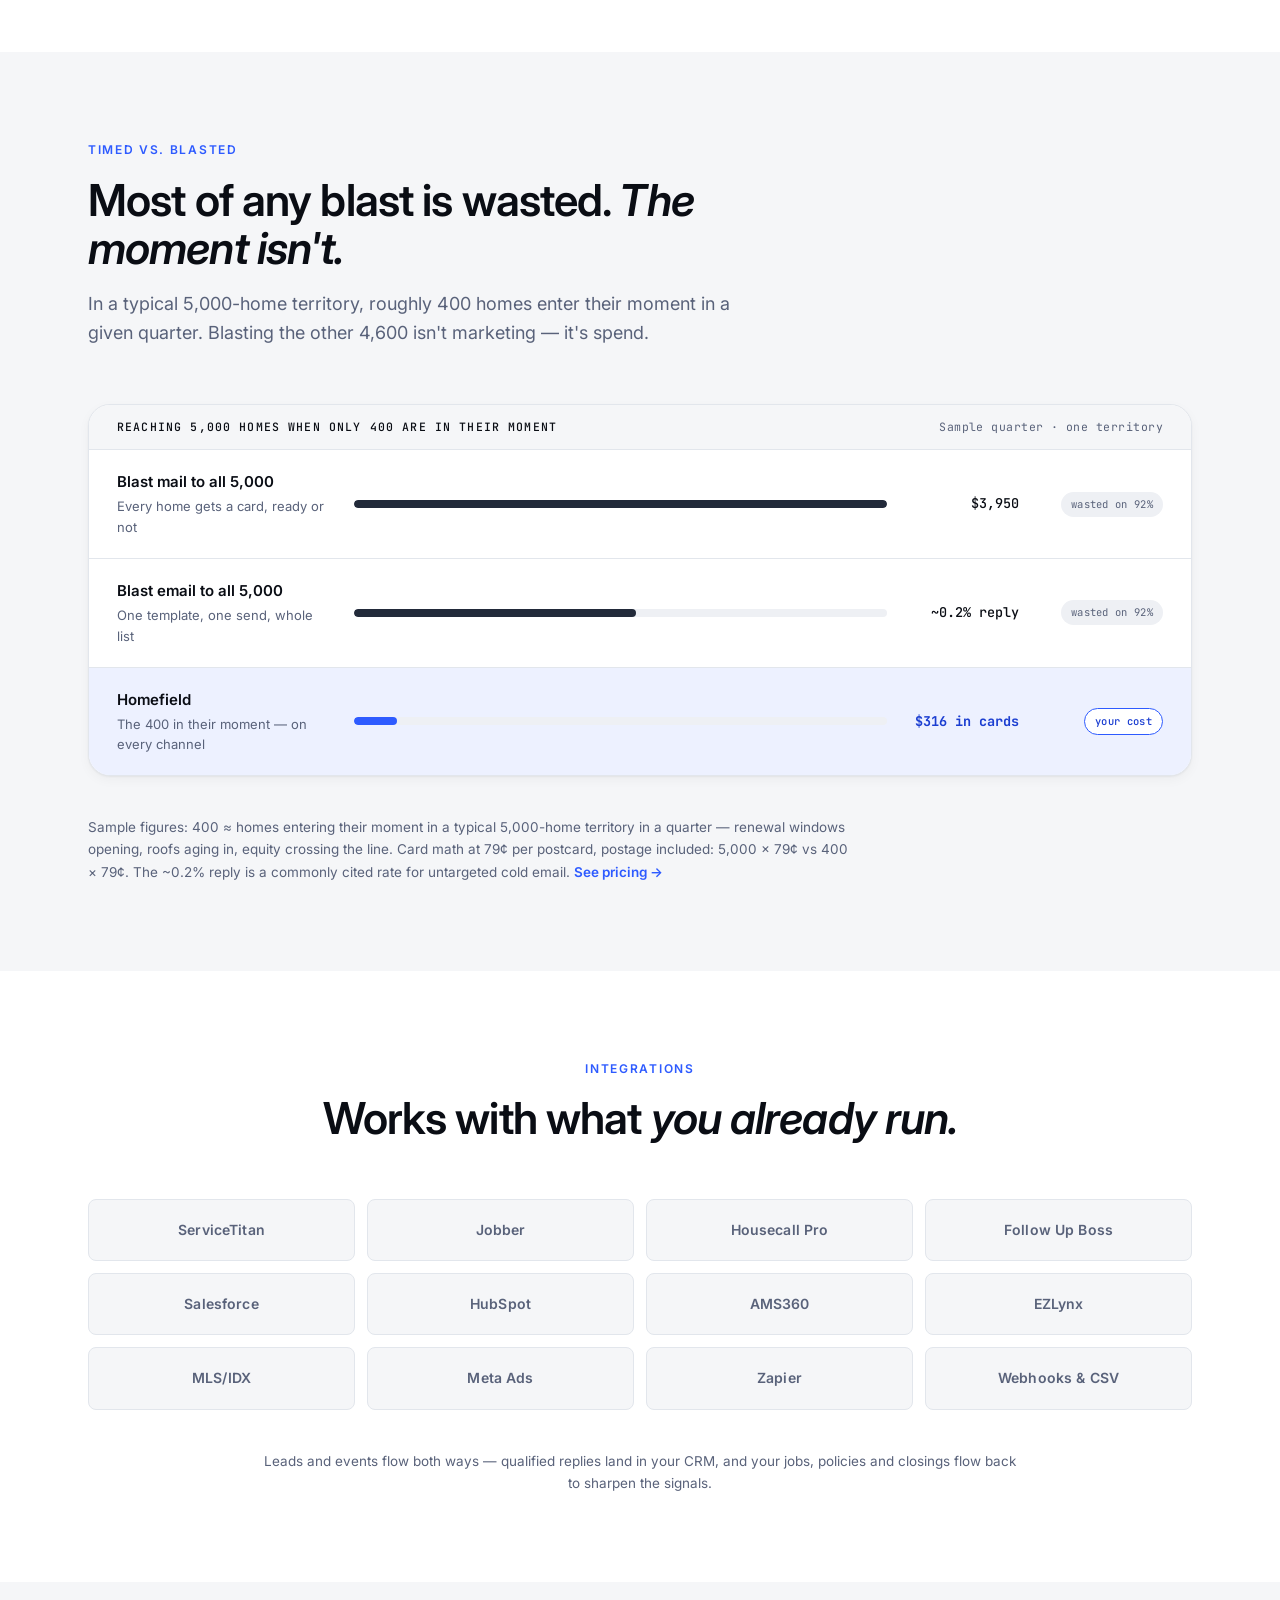
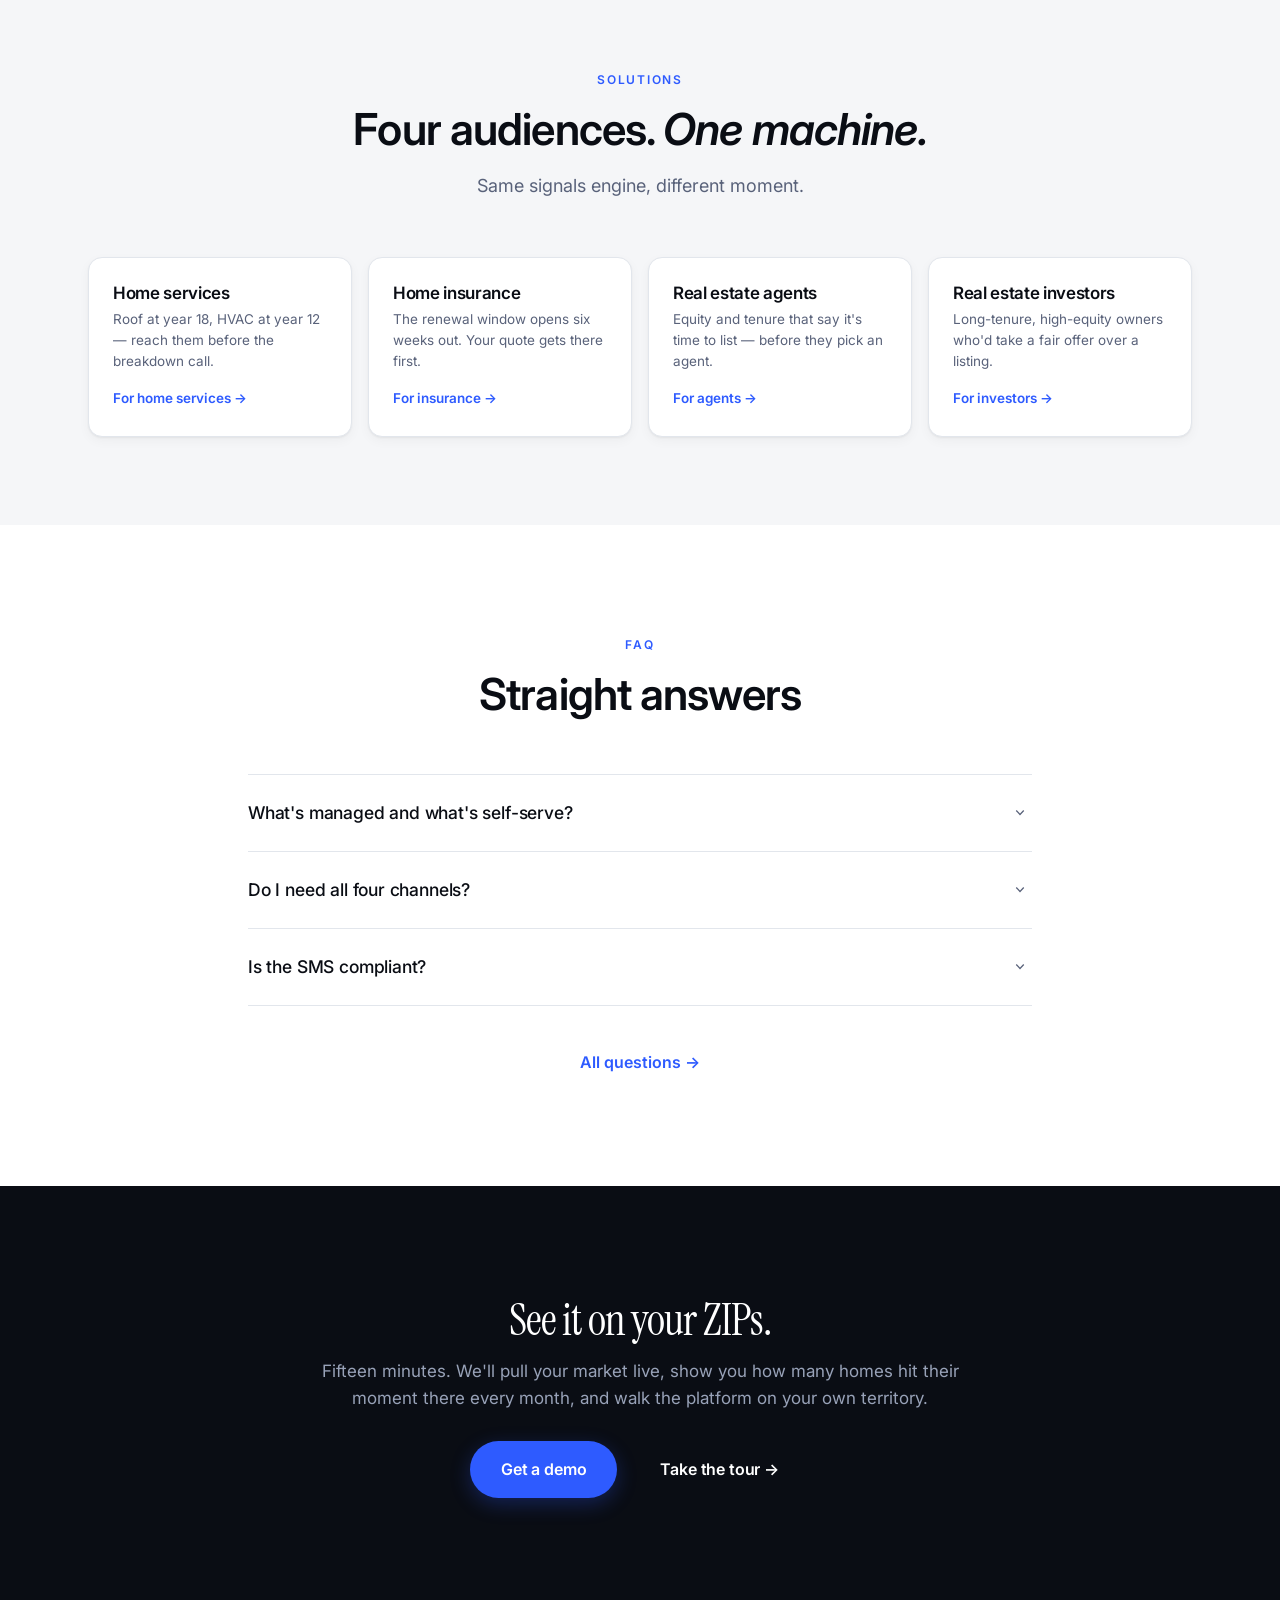
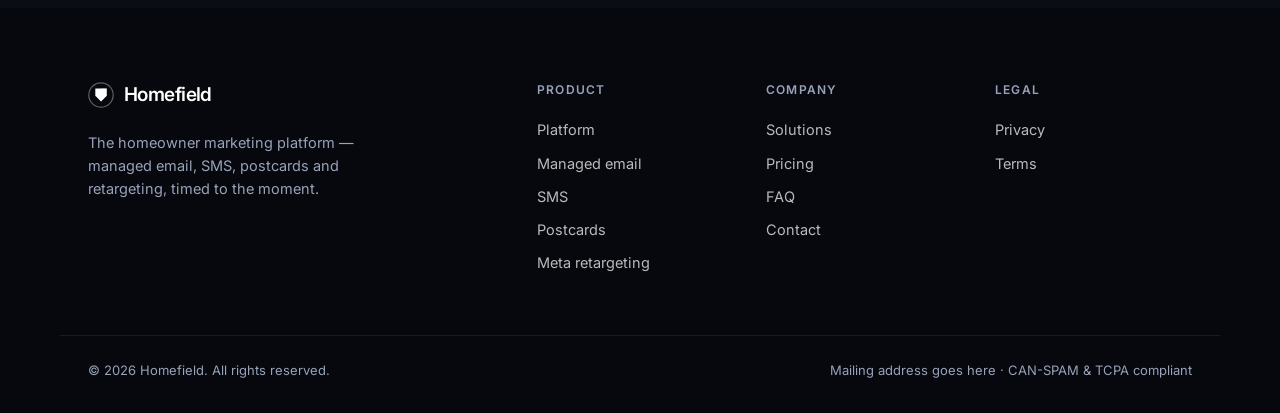
==== commit fea25145: "SaaS pass 2: channel landing pages, Products dropdown, journeys, Homefield AI Adds dedicated landing" ====
--- a/index.html
+++ b/index.html
@@ -11,7 +11,7 @@
 <link rel="preconnect" href="https://fonts.googleapis.com">
 <link rel="preconnect" href="https://fonts.gstatic.com" crossorigin>
 <link href="https://fonts.googleapis.com/css2?family=Instrument+Serif:ital@0;1&family=Inter:wght@400;500;600;700&family=JetBrains+Mono:wght@400;500&display=swap" rel="stylesheet">
-<link rel="stylesheet" href="styles.css?v=pf3">
+<link rel="stylesheet" href="styles.css?v=pf5">
 <link rel="icon" href="data:image/svg+xml,%3Csvg xmlns='http://www.w3.org/2000/svg' viewBox='0 0 32 32'%3E%3Ccircle cx='16' cy='16' r='16' fill='%230A0D14'/%3E%3Cpath d='M9 9h14v8.5L16 25l-7-7.5z' fill='%232E5BFF'/%3E%3C/svg%3E">
 <script>document.documentElement.className += ' js';</script>
 <style>
@@ -26,8 +26,10 @@
   .hm-chip--sms{ background:rgba(15,179,155,.12); color:#0A7D6C; }
   .hm-chip--meta{ background:var(--ink); color:#fff; }
 
-  /* ── Hero dashboard mock ── */
-  .hm-dash{ margin-top:64px; background:var(--paper); color:var(--ink); border:1px solid var(--line);
+  /* ── Hero dashboard mock (inside gradient uiframe) ── */
+  .hm-heroframe{ margin-top:64px; }
+  .hm-caps{ margin-top:26px; }
+  .hm-dash{ background:var(--paper); color:var(--ink); border:1px solid var(--line);
     border-radius:var(--r-lg); box-shadow:var(--shadow-lg); overflow:hidden; }
   .hm-dash__bar{ display:flex; align-items:center; gap:6px; padding:12px 18px; background:var(--paper-3); border-bottom:1px solid var(--line); }
   .hm-dash__tag{ margin-left:auto; font-family:var(--mono); font-size:10.5px; letter-spacing:.06em; text-transform:uppercase; color:var(--muted); }
@@ -170,6 +172,20 @@
   .hm-home__foot{ display:flex; align-items:center; gap:10px; flex-wrap:wrap; padding:14px 24px;
     border-top:1px solid var(--line); background:var(--paper-2); font-size:13px; color:var(--muted); }
 
+  /* ── Homefield AI band (dark) ── */
+  .hm-ai{ display:grid; grid-template-columns:repeat(4,1fr); gap:16px; }
+  .hm-ai__card{ background:var(--ink-2); border:1px solid var(--line-dark); border-radius:var(--r);
+    padding:26px 24px; }
+  .hm-ai__k{ font-family:var(--mono); font-size:10.5px; letter-spacing:.1em; text-transform:uppercase;
+    color:#9DB2FF; margin-bottom:12px; }
+  .hm-ai__card h3{ font-size:17.5px; margin-bottom:8px; }
+  .hm-ai__card > p:not([class]){ font-size:13.5px; color:var(--muted-dark); line-height:1.6; }
+  .hm-ai__note{ margin-top:36px; text-align:center; font-size:14.5px; color:var(--muted-dark); }
+  .hm-ai__note strong{ color:#fff; font-weight:600; }
+
+  /* ── Journeys teaser flow caption ── */
+  .hm-flowcap{ margin-top:28px; }
+
   /* ── Scale band ── */
   .hm-scale{ display:grid; grid-template-columns:repeat(4,1fr); gap:32px; text-align:center; }
   .hm-scale span{ display:block; font-family:var(--serif); font-size:clamp(38px,4.6vw,56px); line-height:1;
@@ -231,6 +247,7 @@
     .hm-chan__mock{ min-height:0; padding:22px; }
     .hm-res{ grid-template-columns:1fr; max-width:520px; margin:0 auto; }
     .hm-scale{ grid-template-columns:1fr 1fr; gap:36px 24px; }
+    .hm-ai{ grid-template-columns:1fr 1fr; }
     .hm-int{ grid-template-columns:repeat(3,1fr); }
     .hm-ind{ grid-template-columns:1fr 1fr; }
   }
@@ -247,6 +264,7 @@
     .hm-dash__row{ grid-template-columns:1fr auto; row-gap:4px; }
     .hm-dash__st{ grid-column:1 / -1; text-align:left; }
     .hm-why{ grid-template-columns:1fr; }
+    .hm-ai{ grid-template-columns:1fr; }
     .hm-int{ grid-template-columns:1fr 1fr; }
     .hm-ind{ grid-template-columns:1fr; }
     .hm-duo__card{ padding:28px 24px; }
@@ -269,7 +287,16 @@
     </a>
 
     <nav class="nav__links" aria-label="Primary">
-      <a href="platform.html">Platform</a>
+      <div class="nav__dd">
+        <button class="nav__ddbtn" type="button" aria-haspopup="true">Product <span class="car">▾</span></button>
+        <div class="nav__ddmenu">
+          <a href="platform.html">Platform overview<small>Segments, journeys, reporting — one dashboard</small></a>
+          <a href="managed-email.html">Managed email<small>The channel we run for you</small></a>
+          <a href="sms.html">SMS<small>Consent-based follow-up texting</small></a>
+          <a href="postcards.html">Postcards<small>Triggered mail, no minimum drops</small></a>
+          <a href="retargeting.html">Meta retargeting<small>Audiences synced to your ad account</small></a>
+        </div>
+      </div>
       <a href="industries.html">Solutions</a>
       <a href="pricing.html">Pricing</a>
       <a href="faq.html">FAQ</a>
@@ -284,7 +311,11 @@
     </button>
   </div>
   <div class="mobilenav" id="mobileNav" hidden>
-    <a href="platform.html">Platform</a>
+    <a href="platform.html">Platform overview</a>
+    <a href="managed-email.html">Managed email</a>
+    <a href="sms.html">SMS</a>
+    <a href="postcards.html">Postcards</a>
+    <a href="retargeting.html">Meta retargeting</a>
     <a href="industries.html">Solutions</a>
     <a href="pricing.html">Pricing</a>
     <a href="faq.html">FAQ</a>
@@ -310,19 +341,27 @@
       <a class="btn btn--primary btn--lg" href="https://calendly.com/zatulovebrian/call" target="_blank" rel="noopener">Get a demo</a>
       <a class="btn btn--quiet btn--lg" href="platform.html">Take the tour →</a>
     </div>
+    <div class="caps hm-caps reveal" aria-label="Platform capabilities">
+      <span>Segments</span>
+      <span>Journeys</span>
+      <span>4 Channels</span>
+      <span>Reporting</span>
+      <span>Homefield AI</span>
+    </div>
   </div>
 
   <div class="wrap">
     <!-- SAMPLE CONTENT — dashboard mock with sample figures for layout; not live product data -->
-    <div class="hm-dash reveal" role="img" aria-label="Sample Homefield dashboard showing campaign stats and four running campaigns">
+    <div class="uiframe hm-heroframe reveal">
+    <div class="hm-dash" role="img" aria-label="Sample Homefield dashboard showing campaign stats and four running campaigns">
       <div class="hm-dash__bar">
         <span class="dot"></span><span class="dot"></span><span class="dot"></span>
         <span class="hm-dash__tag">app.homefield — Campaigns</span>
       </div>
       <div class="hm-dash__body">
         <div class="hm-dash__side" aria-hidden="true">
-          <span>Audiences</span>
-          <span class="is-on">Campaigns</span>
+          <span>Segments</span>
+          <span class="is-on">Journeys</span>
           <span>Channels</span>
           <span>Reporting</span>
         </div>
@@ -360,6 +399,7 @@
         </div>
       </div>
     </div>
+    </div>
 
     <ul class="hero__strip reveal" aria-label="At a glance">
       <li><span>1</span> business per industry per ZIP (managed email)</li>
@@ -462,6 +502,65 @@
   </div>
 </section>
 
+<!-- ── JOURNEYS TEASER ───────────────────────────────── -->
+<section class="section section--tight">
+  <div class="wrap">
+    <div class="sechead sechead--center">
+      <p class="eyebrow eyebrow--dark">Journeys</p>
+      <h2>One journey. <em>Every channel.</em></h2>
+      <p class="lede">
+        Build it once — the platform walks each home through email, SMS, mail and ads
+        as it responds.
+      </p>
+    </div>
+
+    <!-- SAMPLE CONTENT — journey-builder mock for layout; simplified from the full builder -->
+    <div class="uiframe">
+      <div class="flow" role="img" aria-label="Sample journey: a roof-age trigger starts a managed email sequence, waits three days, then branches on reply — SMS follow-up and a qualified-lead alert if yes, a postcard if no">
+        <div class="flow__node flow__node--trigger">
+          <p class="flow__k">Trigger</p>
+          <p>Roof passes year 18</p>
+        </div>
+        <div class="flow__node">
+          <p class="flow__k">Action</p>
+          <p>Managed email · 3-touch sequence</p>
+        </div>
+        <div class="flow__node">
+          <p class="flow__k">Wait</p>
+          <p>3 days</p>
+        </div>
+        <div class="flow__node">
+          <p class="flow__k">Branch</p>
+          <p>Replied?</p>
+        </div>
+        <div class="flow__branch">
+          <div class="flow__lane">
+            <div class="flow__node">
+              <p class="flow__k">Yes · Action</p>
+              <p>SMS follow-up · consent on reply</p>
+            </div>
+            <div class="flow__node">
+              <p class="flow__k">Alert</p>
+              <p>Qualified lead → your inbox, Slack &amp; CRM</p>
+            </div>
+          </div>
+          <div class="flow__lane">
+            <div class="flow__node">
+              <p class="flow__k">No · Action</p>
+              <p>Postcard · aging-roof template</p>
+            </div>
+          </div>
+        </div>
+      </div>
+    </div>
+
+    <p class="fineprint fineprint--center hm-flowcap">
+      One cohesive multi-channel strategy — you build it once, the platform runs it per home.
+      <a class="hm-link" href="platform.html">Explore journeys →</a>
+    </p>
+  </div>
+</section>
+
 <!-- ── ONE SERVICE + ONE PLATFORM ────────────────────── -->
 <!-- ── CHANNELS ──────────────────────────────────────── -->
 <section class="section section--tight section--paper">
@@ -529,7 +628,7 @@
         <div class="hm-chan__cap">
           <h3>SMS</h3>
           <p>Consent-aware follow-up texting — for homeowners who replied or opted in.</p>
-          <a class="hm-link" href="platform.html">SMS on the platform →</a>
+          <a class="hm-link" href="sms.html">Explore SMS →</a>
         </div>
       </div>
 
@@ -545,7 +644,7 @@
         <div class="hm-chan__cap">
           <h3>Postcards</h3>
           <p>Triggered mail — a signal fires, a card prints. No minimum drops.</p>
-          <a class="hm-link" href="platform.html">Postcards on the platform →</a>
+          <a class="hm-link" href="postcards.html">Explore postcards →</a>
         </div>
       </div>
 
@@ -569,7 +668,7 @@
         <div class="hm-chan__cap">
           <h3>Meta retargeting</h3>
           <p>Your homeowner segments, synced to Meta as custom audiences.</p>
-          <a class="hm-link" href="platform.html">Retargeting on the platform →</a>
+          <a class="hm-link" href="retargeting.html">Explore retargeting →</a>
         </div>
       </div>
     </div>
@@ -627,6 +726,45 @@
   </div>
 </section>
 
+<!-- ── HOMEFIELD AI ──────────────────────────────────── -->
+<section class="section section--tight section--dark">
+  <div class="wrap">
+    <div class="sechead sechead--center sechead--onDark">
+      <p class="eyebrow">Homefield AI</p>
+      <h2>The intelligence <em>under every touch.</em></h2>
+      <p class="lede">
+        Homefield AI is the layer that decides who, when and what — four concrete jobs,
+        no magic claims.
+      </p>
+    </div>
+
+    <div class="hm-ai">
+      <div class="hm-ai__card">
+        <p class="hm-ai__k">Watches</p>
+        <h3>275M+ homes, 40+ signals</h3>
+        <p>Scores every home daily — renewal windows, roof and system age, equity and tenure, storms.</p>
+      </div>
+      <div class="hm-ai__card">
+        <p class="hm-ai__k">Times</p>
+        <h3>Every touch, per home</h3>
+        <p>Send-time is set by each home's moment — not by a campaign calendar.</p>
+      </div>
+      <div class="hm-ai__card">
+        <p class="hm-ai__k">Writes</p>
+        <h3>Per-address copy</h3>
+        <p>Every email names the real street and the real context — no mail-merge blanks.</p>
+      </div>
+      <div class="hm-ai__card">
+        <p class="hm-ai__k">Grades</p>
+        <h3>Every reply</h3>
+        <p>Qualified or not — it's how managed email bills honestly, per real lead.</p>
+      </div>
+    </div>
+
+    <p class="hm-ai__note"><strong>You approve every sequence</strong> — the AI does the timing, not the spending.</p>
+  </div>
+</section>
+
 <!-- ── SCALE BAND ────────────────────────────────────── -->
 <section class="section section--tight section--dark">
   <div class="wrap">
@@ -858,14 +996,16 @@
         <h5>Product</h5>
         <a href="platform.html">Platform</a>
         <a href="managed-email.html">Managed email</a>
+        <a href="sms.html">SMS</a>
+        <a href="postcards.html">Postcards</a>
+        <a href="retargeting.html">Meta retargeting</a>
+      </div>
+      <div>
+        <h5>Company</h5>
         <a href="industries.html">Solutions</a>
         <a href="pricing.html">Pricing</a>
-      </div>
-      <div>
-        <h5>Company</h5>
         <a href="faq.html">FAQ</a>
         <a href="contact.html">Contact</a>
-        <a href="https://calendly.com/zatulovebrian/call" target="_blank" rel="noopener">Get a demo</a>
       </div>
       <div>
         <h5>Legal</h5>
--- a/styles.css
+++ b/styles.css
@@ -590,3 +590,62 @@
 .targeting--flush{ margin-top:0; padding-top:0; border-top:0; }
 .link{ font-weight:600; color:var(--accent); }
 .link:hover{ color:var(--accent-ink); }
+
+/* ============================================================
+   SaaS pass 2 — shared components
+   ============================================================ */
+/* nav products dropdown */
+.nav__dd{ position:relative; }
+.nav__ddbtn{ background:none; border:0; font:inherit; font-size:14.5px; font-weight:500;
+  color:rgba(255,255,255,.74); cursor:pointer; display:inline-flex; align-items:center; gap:5px; padding:0;
+  transition:color .15s ease; }
+.nav__ddbtn .car{ font-size:8px; transition:transform .15s; }
+.nav__dd:hover .nav__ddbtn, .nav__dd:focus-within .nav__ddbtn{ color:#fff; }
+.nav__dd:hover .car{ transform:rotate(180deg); }
+.nav.is-solid .nav__ddbtn{ color:var(--muted); }
+.nav.is-solid .nav__dd:hover .nav__ddbtn, .nav.is-solid .nav__dd:focus-within .nav__ddbtn{ color:var(--ink); }
+.nav__ddmenu{ position:absolute; top:calc(100% + 14px); left:50%; transform:translateX(-50%) translateY(6px);
+  background:var(--paper); border:1px solid var(--line); border-radius:14px; box-shadow:var(--shadow-lg);
+  padding:8px; min-width:270px; opacity:0; visibility:hidden; transition:.15s ease; z-index:60; }
+.nav__ddmenu::before{ content:""; position:absolute; top:-14px; left:0; right:0; height:14px; }
+.nav__dd:hover .nav__ddmenu, .nav__dd:focus-within .nav__ddmenu{ opacity:1; visibility:visible;
+  transform:translateX(-50%) translateY(0); }
+.nav__links .nav__ddmenu a{ display:block; padding:10px 14px; border-radius:9px; color:var(--ink);
+  font-size:14px; font-weight:600; }
+.nav__links .nav__ddmenu a small{ display:block; font-size:12px; color:var(--muted); font-weight:400; margin-top:1px; }
+.nav__links .nav__ddmenu a:hover{ background:var(--accent-soft); color:var(--ink); }
+
+/* gradient screenshot panel */
+.uiframe{ position:relative; border-radius:24px; padding:clamp(18px,3.4vw,44px); border:1px solid var(--line);
+  background:
+    radial-gradient(80% 90% at 18% 0%, rgba(46,91,255,.16), transparent 62%),
+    radial-gradient(70% 80% at 92% 100%, rgba(15,179,155,.09), transparent 60%),
+    var(--accent-soft); }
+.uiframe > *{ position:relative; }
+
+/* capability chips */
+.caps{ display:flex; flex-wrap:wrap; gap:8px; justify-content:center; }
+.caps span{ font-family:var(--mono); font-size:10.5px; letter-spacing:.08em; text-transform:uppercase;
+  font-weight:700; padding:5px 12px; border-radius:999px; background:var(--paper); border:1px solid var(--line);
+  color:var(--accent-ink); }
+
+/* journey flow-builder mock */
+.flow{ max-width:640px; margin:0 auto; }
+.flow__node{ position:relative; background:var(--paper); border:1px solid var(--line); border-radius:14px;
+  padding:14px 18px; box-shadow:var(--shadow-sm); }
+.flow__node + .flow__node, .flow__branch + .flow__node{ margin-top:34px; }
+.flow__node + .flow__node::before{ content:""; position:absolute; left:50%; top:-35px; width:2px; height:34px;
+  background:var(--accent); opacity:.45; }
+.flow__node--trigger{ border-color:var(--accent); box-shadow:0 0 0 1px var(--accent), var(--shadow-sm); }
+.flow__k{ font-family:var(--mono); font-size:9.5px; letter-spacing:.09em; text-transform:uppercase; font-weight:700;
+  color:var(--accent-ink); margin-bottom:3px; }
+.flow__node p:not([class]){ font-size:13.5px; line-height:1.45; }
+.flow__branch{ display:grid; grid-template-columns:1fr 1fr; gap:18px; margin-top:34px; position:relative; }
+.flow__branch::before{ content:""; position:absolute; left:25%; right:25%; top:-17px; height:2px;
+  background:var(--accent); opacity:.45; }
+.flow__branch .flow__node::before{ content:""; position:absolute; left:50%; top:-17px; width:2px; height:17px;
+  background:var(--accent); opacity:.45; }
+.flow__lane{ display:flex; flex-direction:column; }
+.flow__lane .flow__node + .flow__node{ margin-top:26px; }
+.flow__lane .flow__node + .flow__node::before{ top:-27px; height:26px; }
+@media(max-width:640px){ .flow__branch{ grid-template-columns:1fr; } .flow__branch::before{ display:none; } }
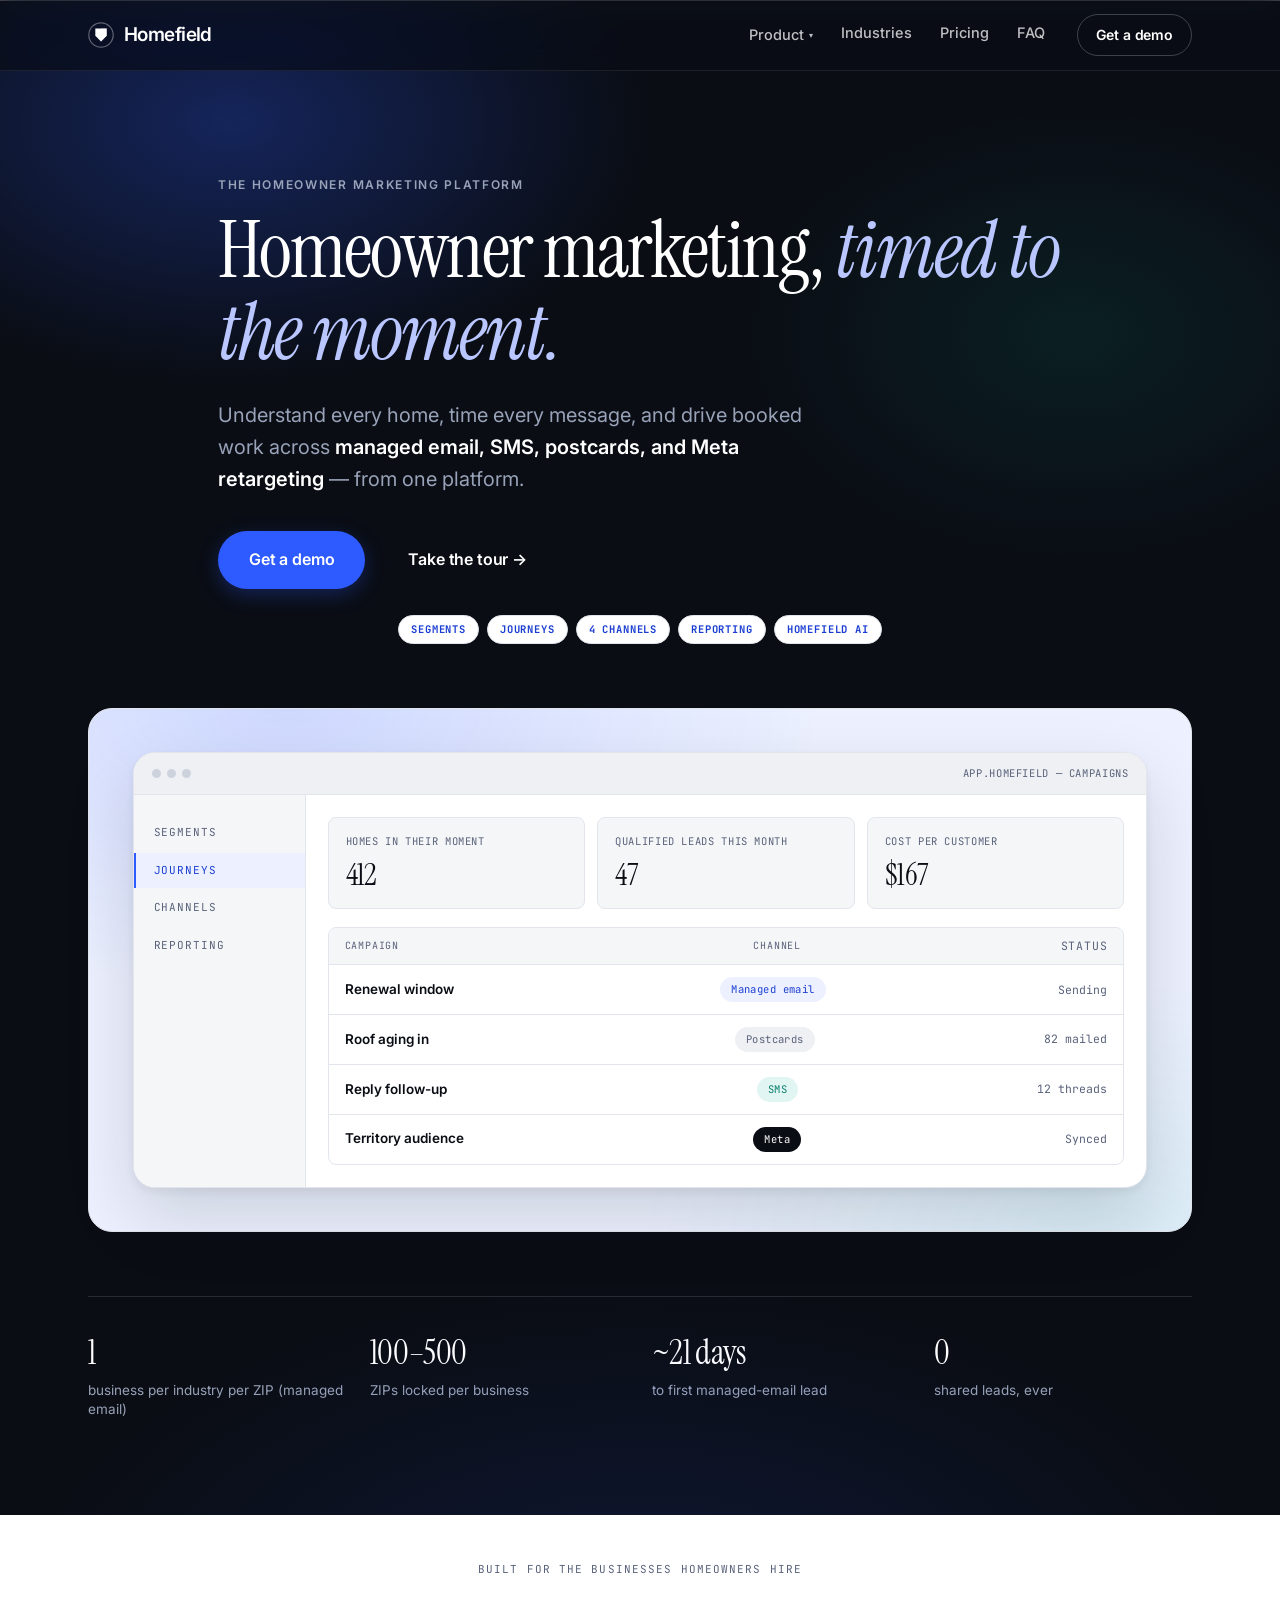
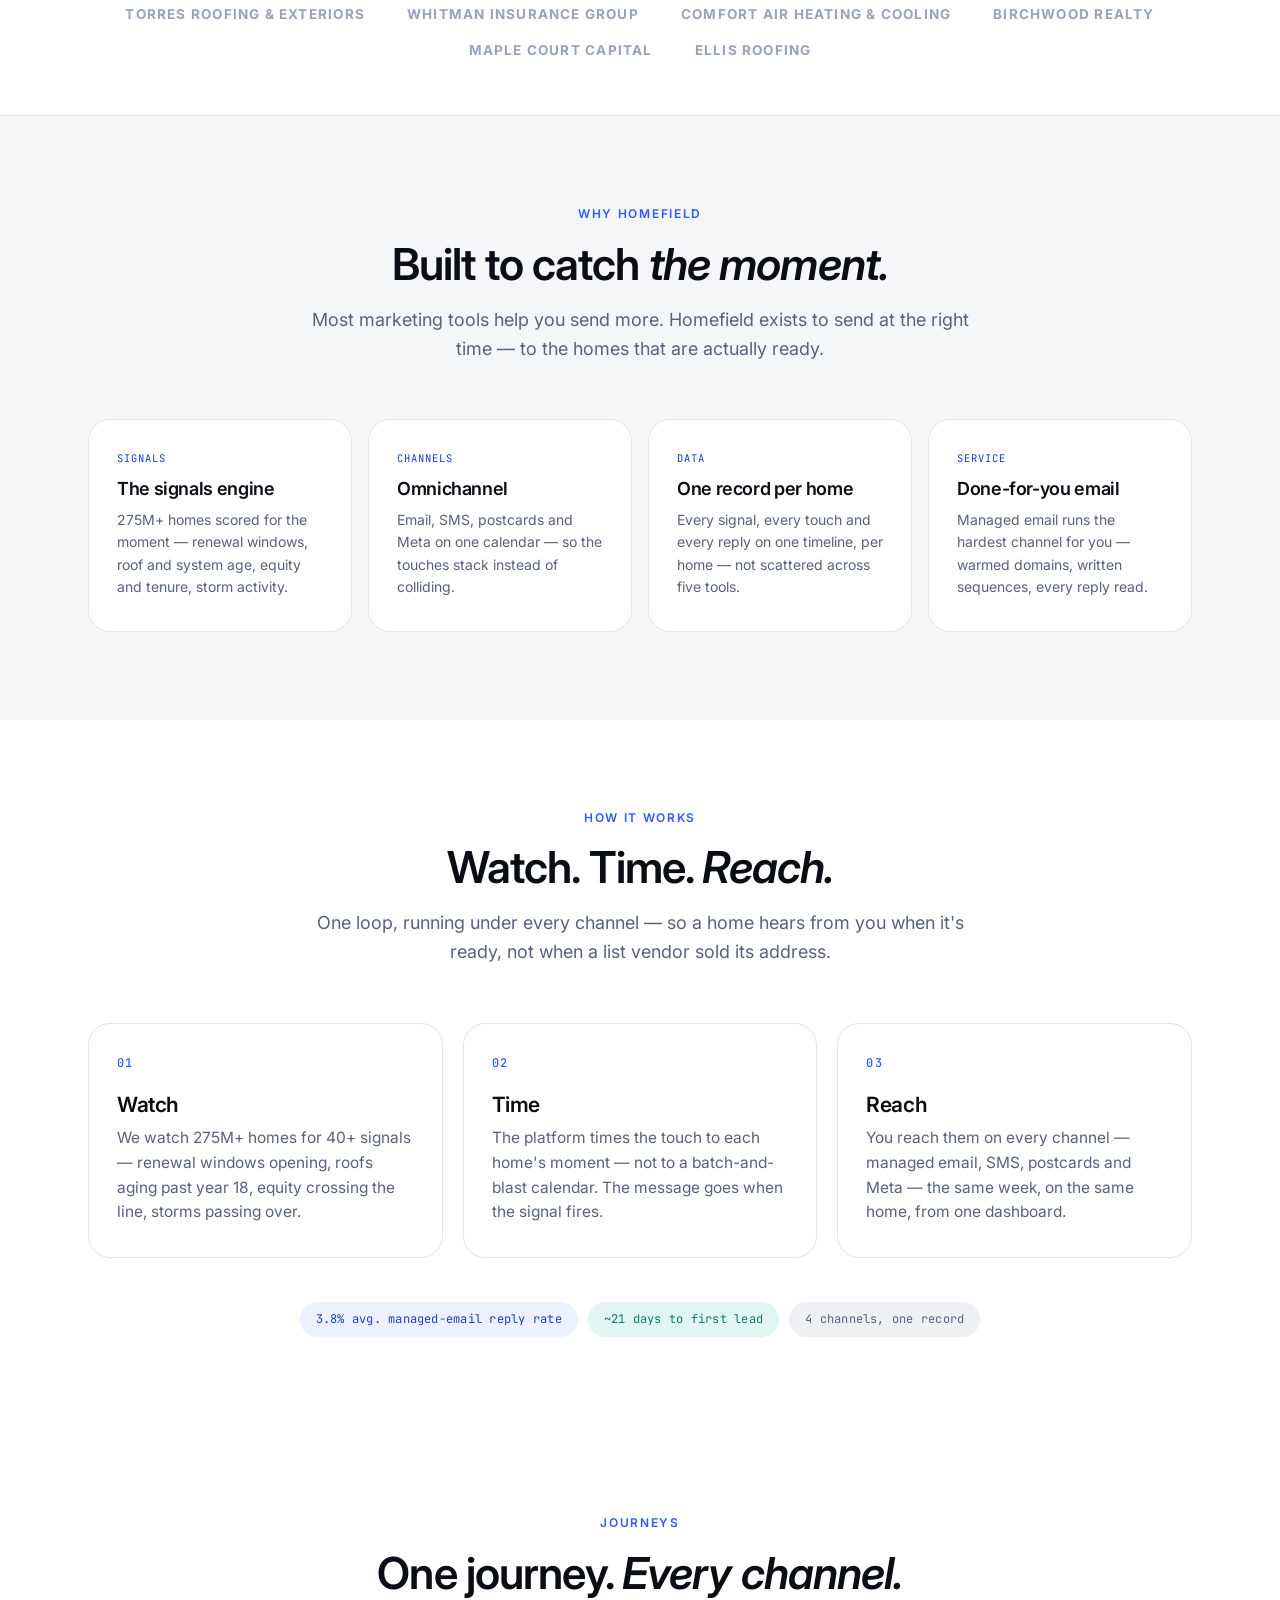
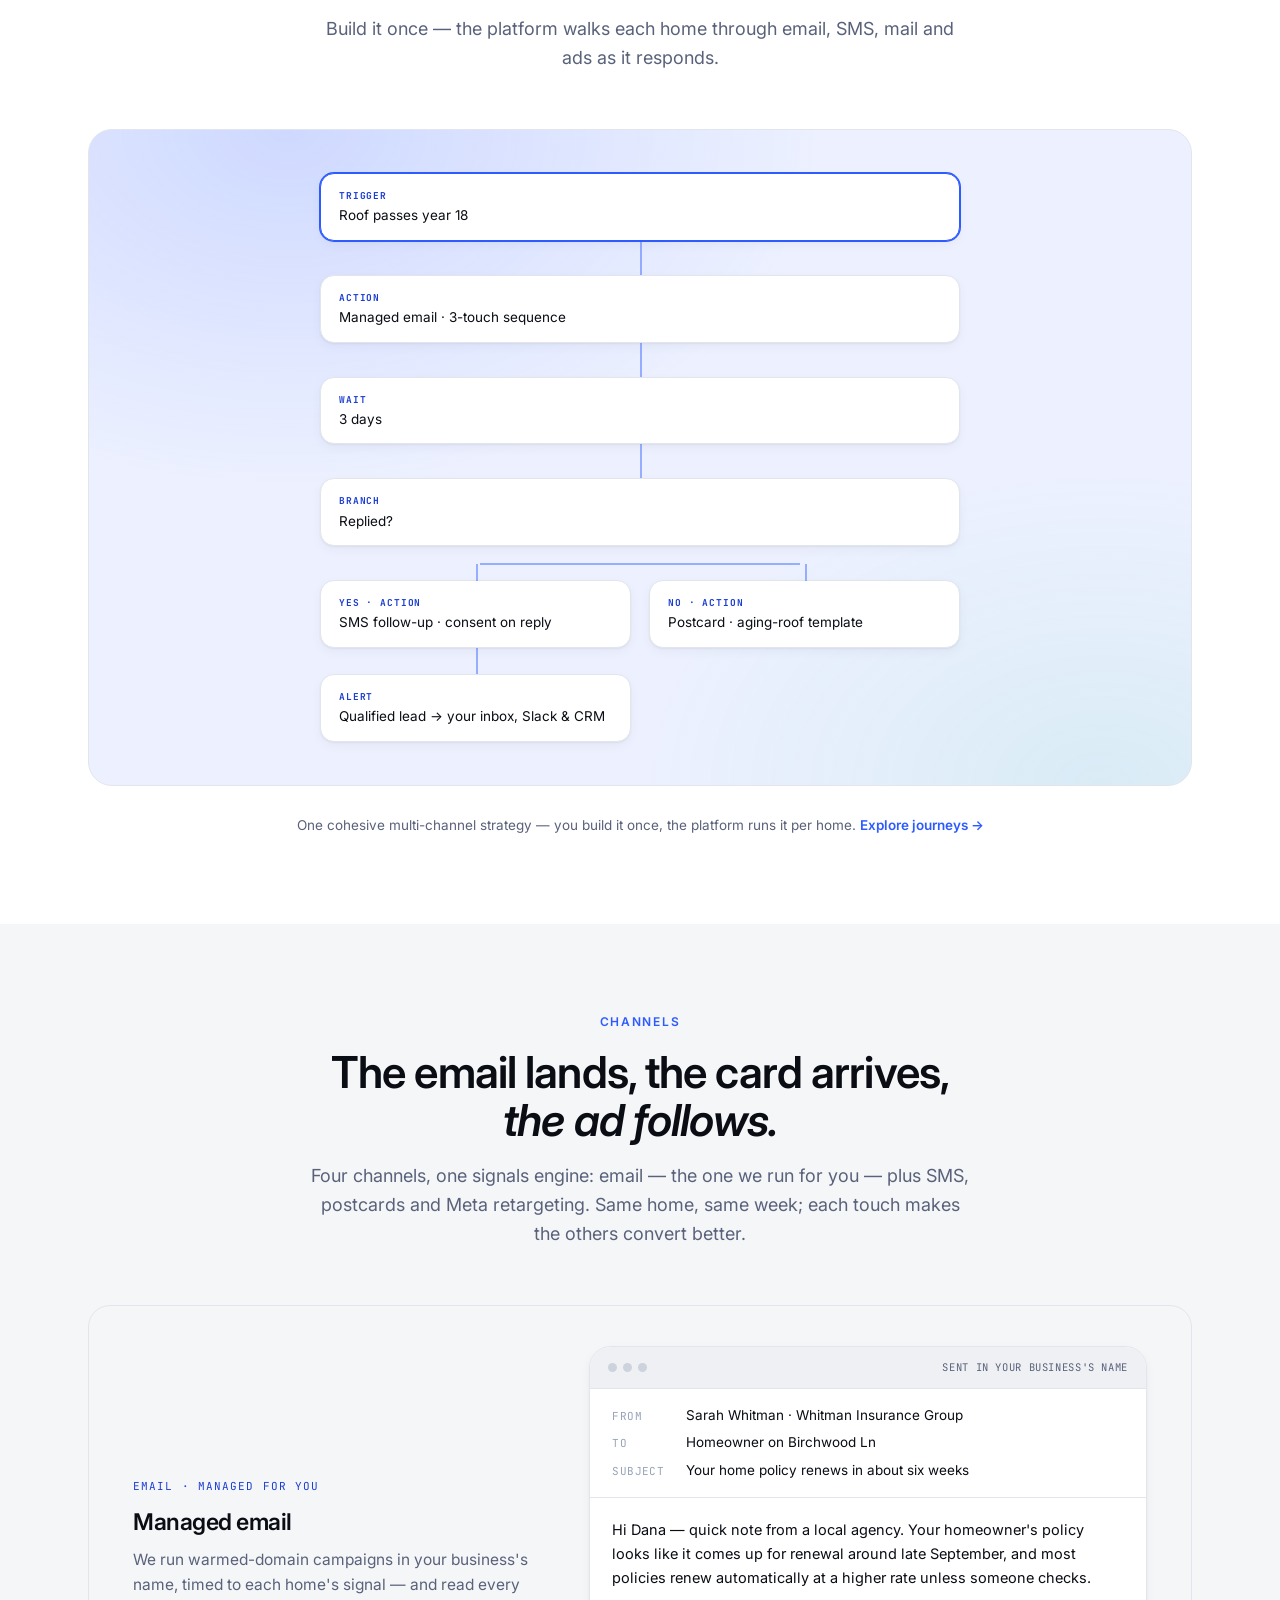
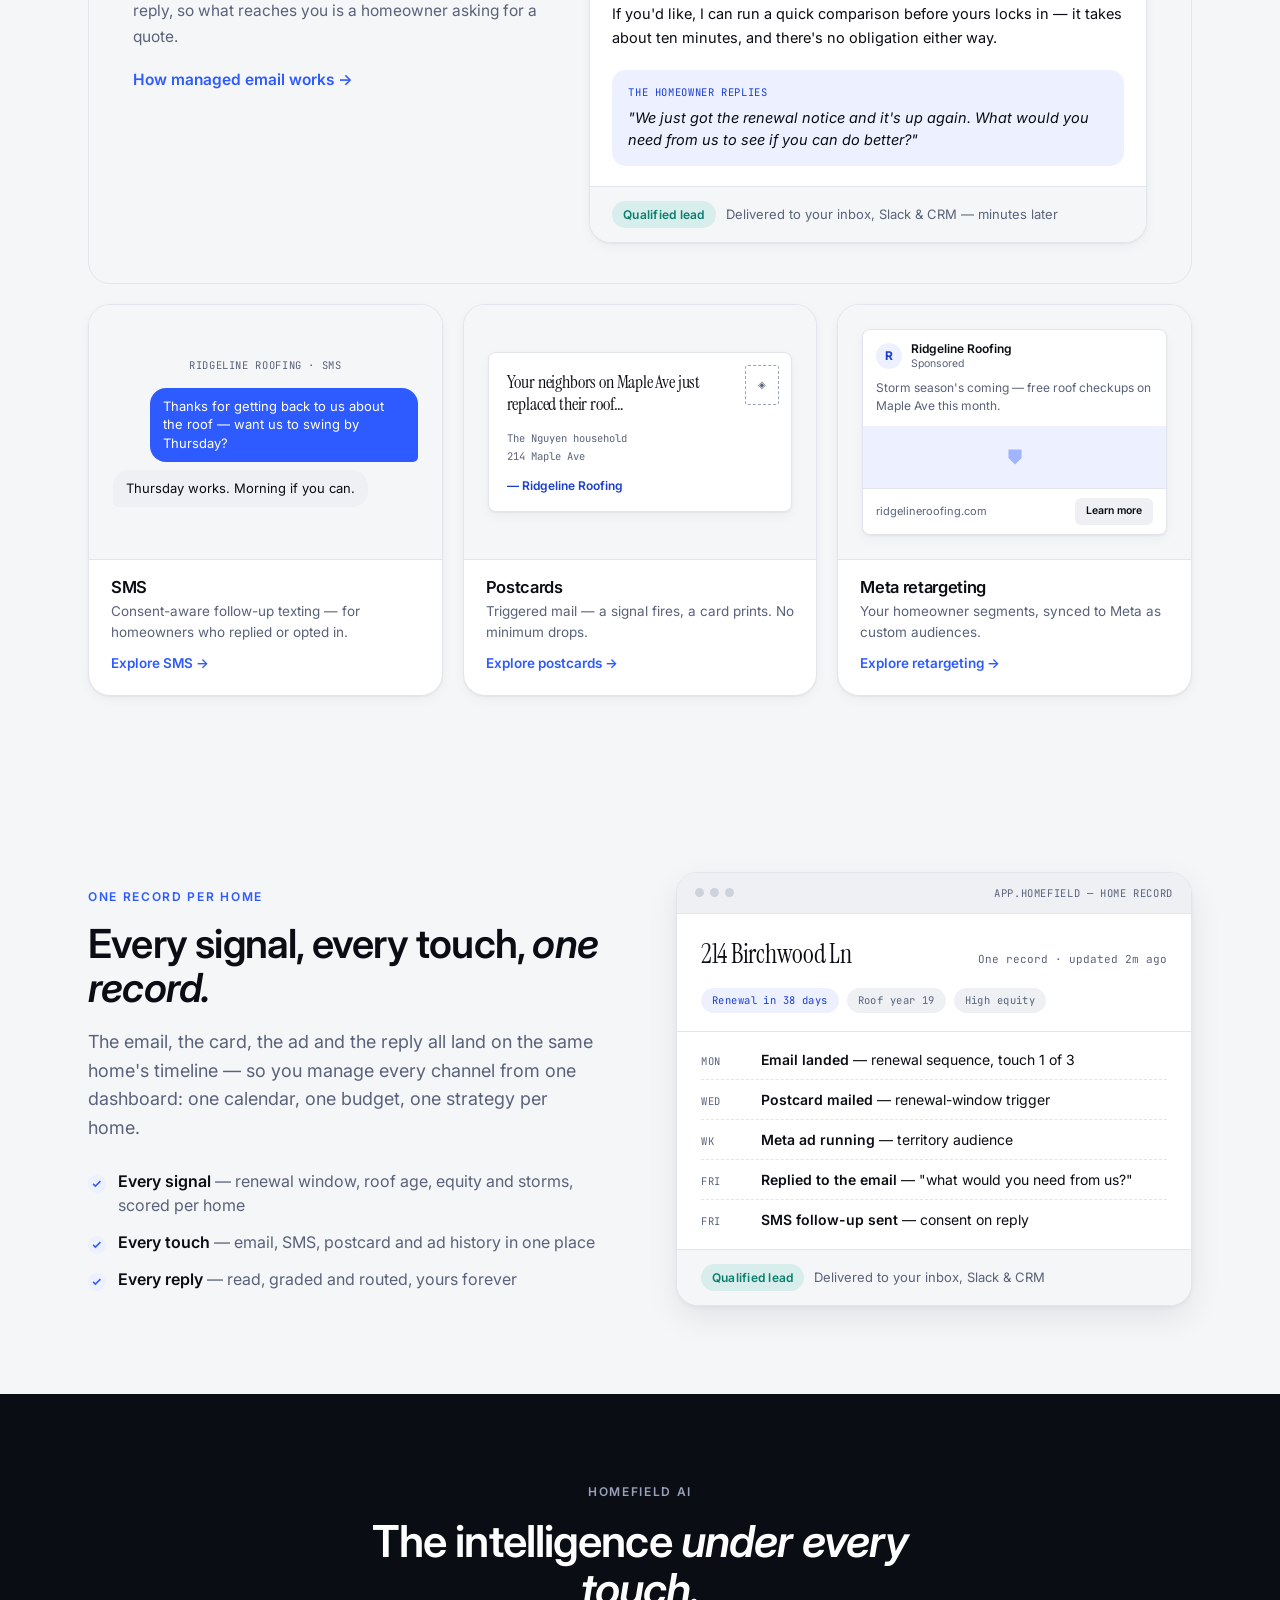
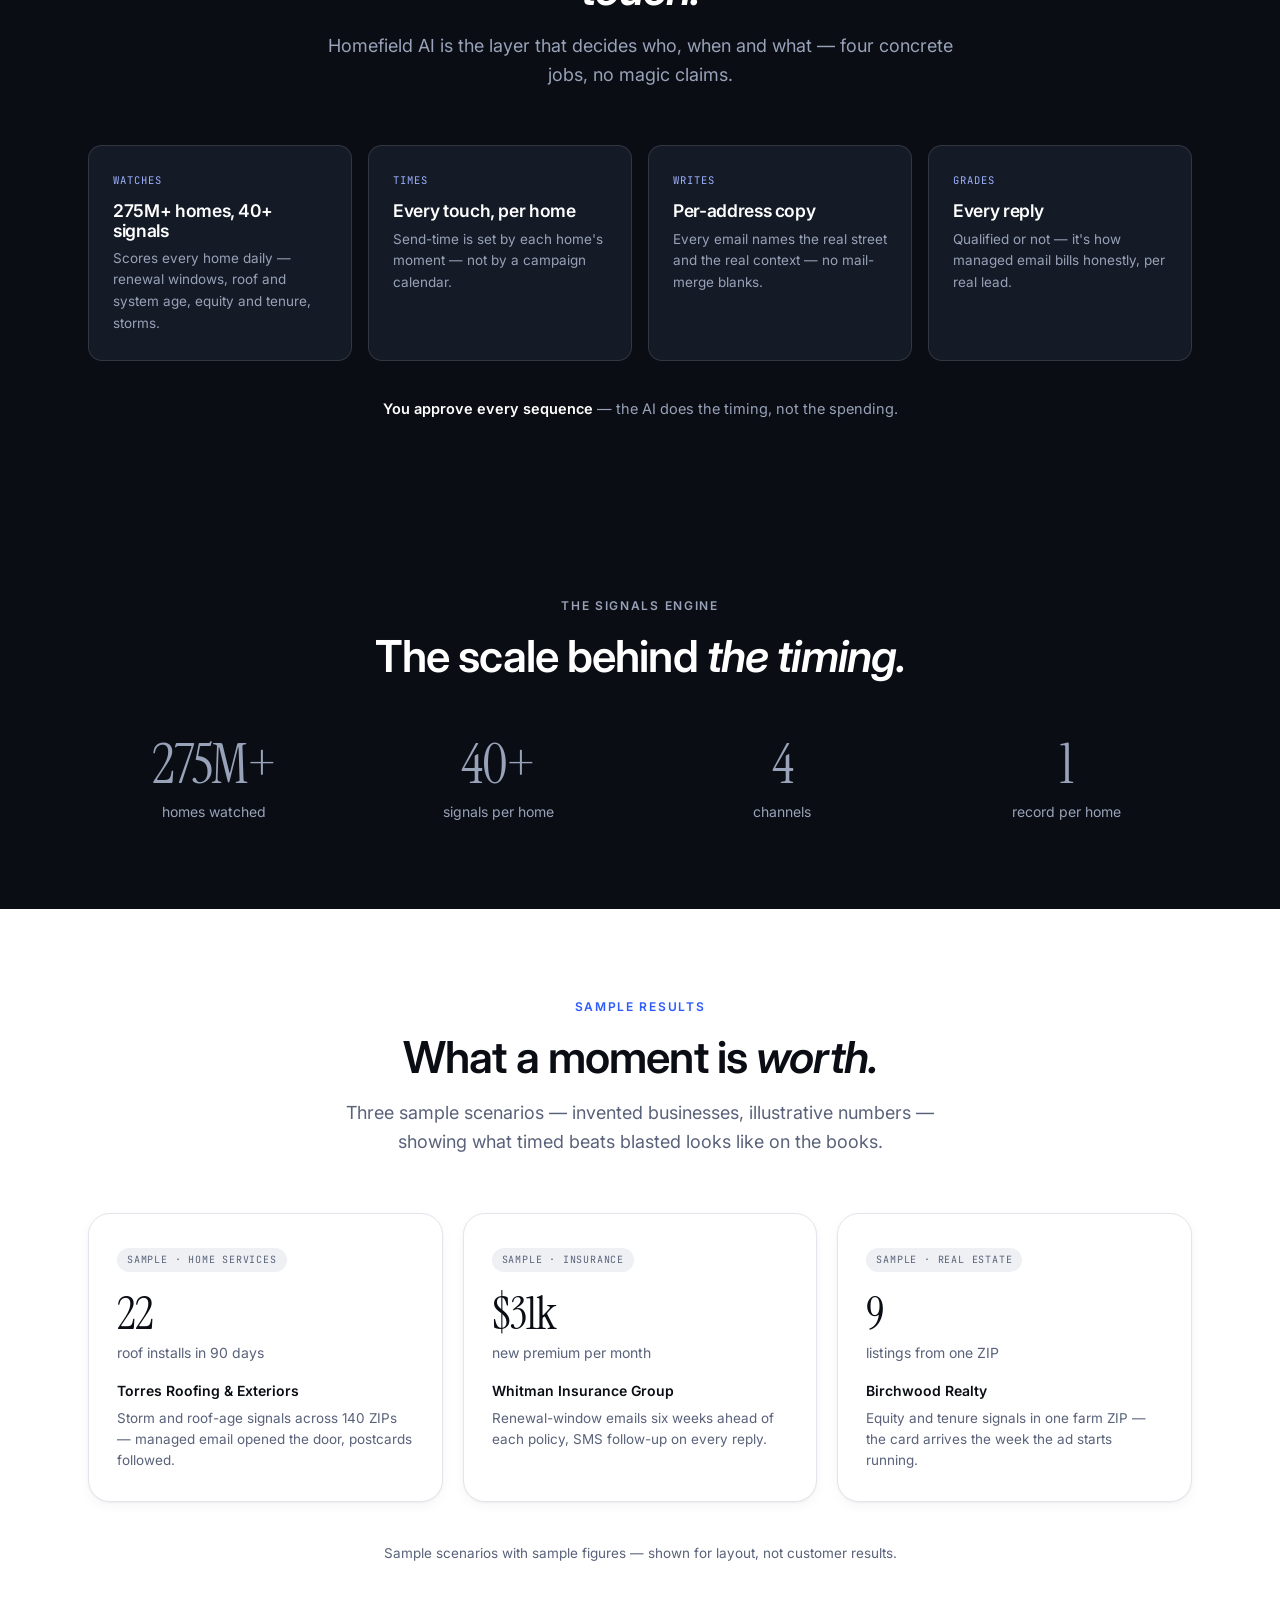
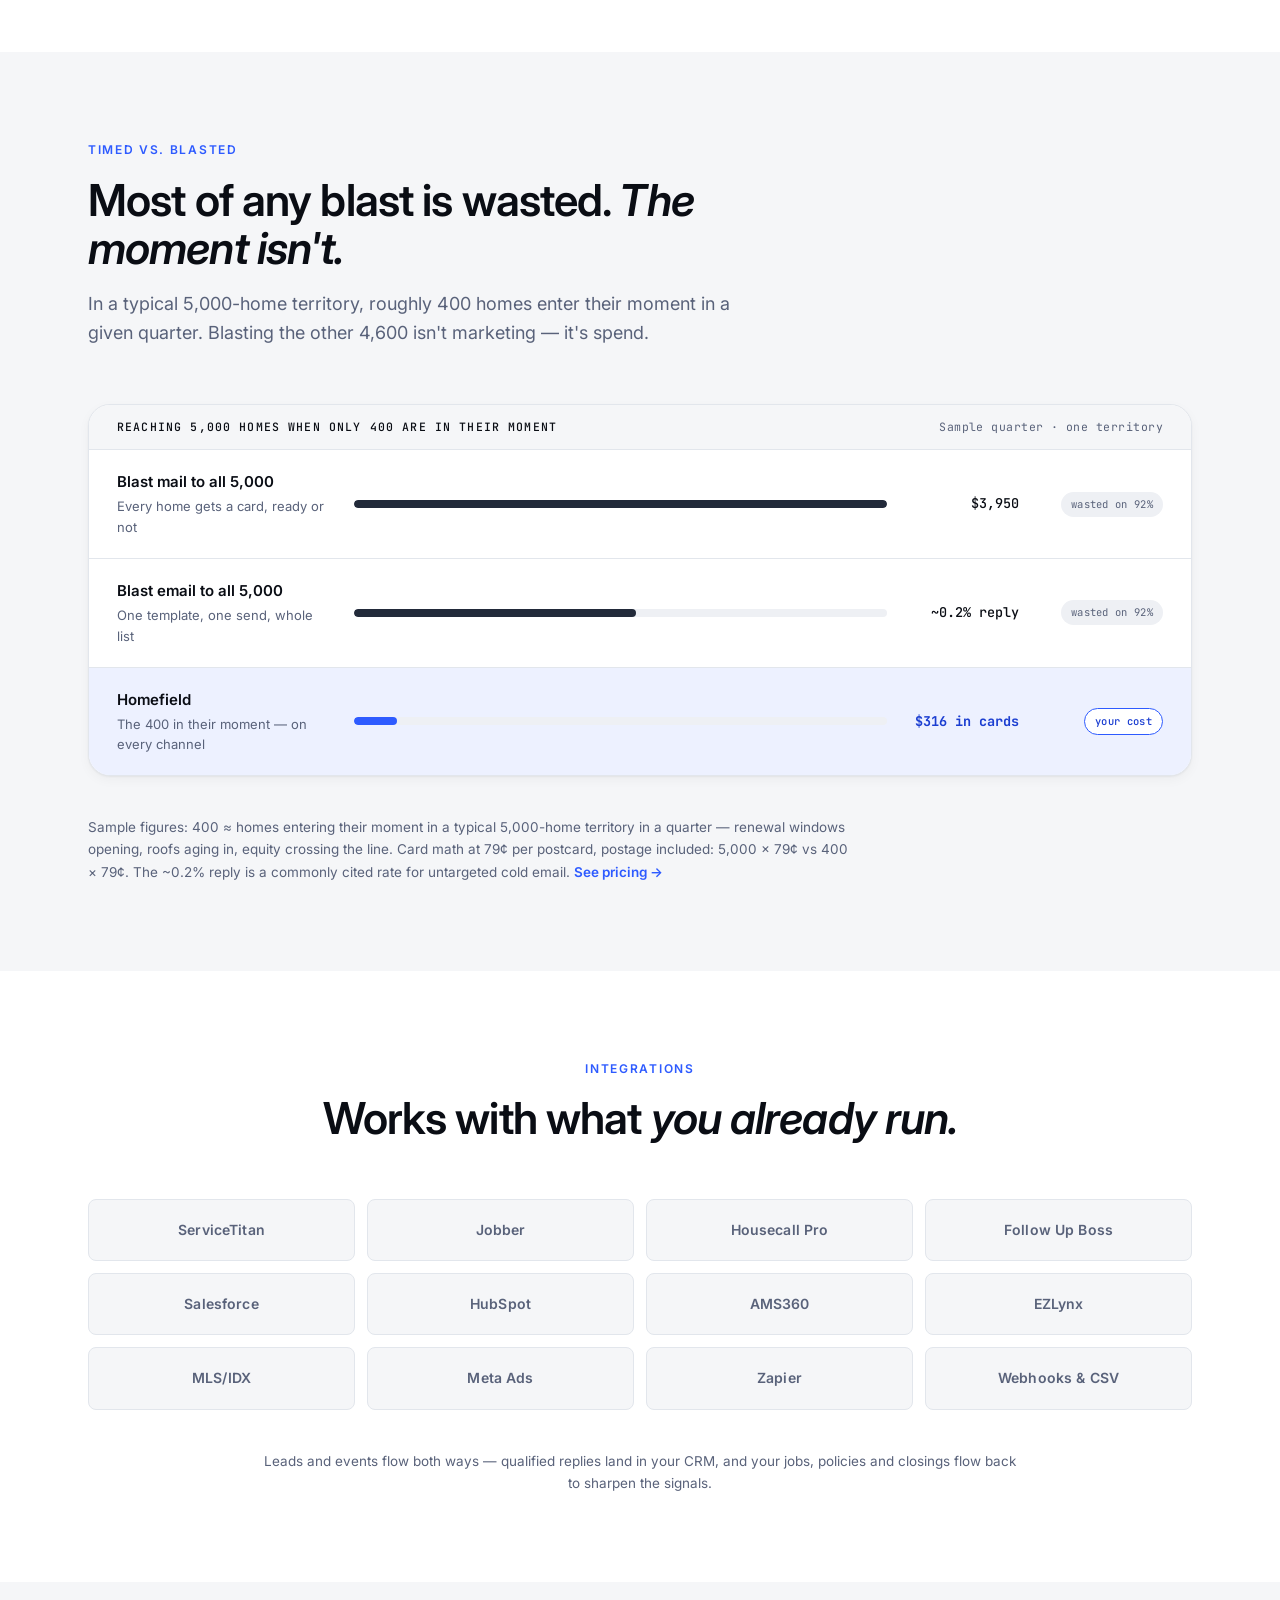
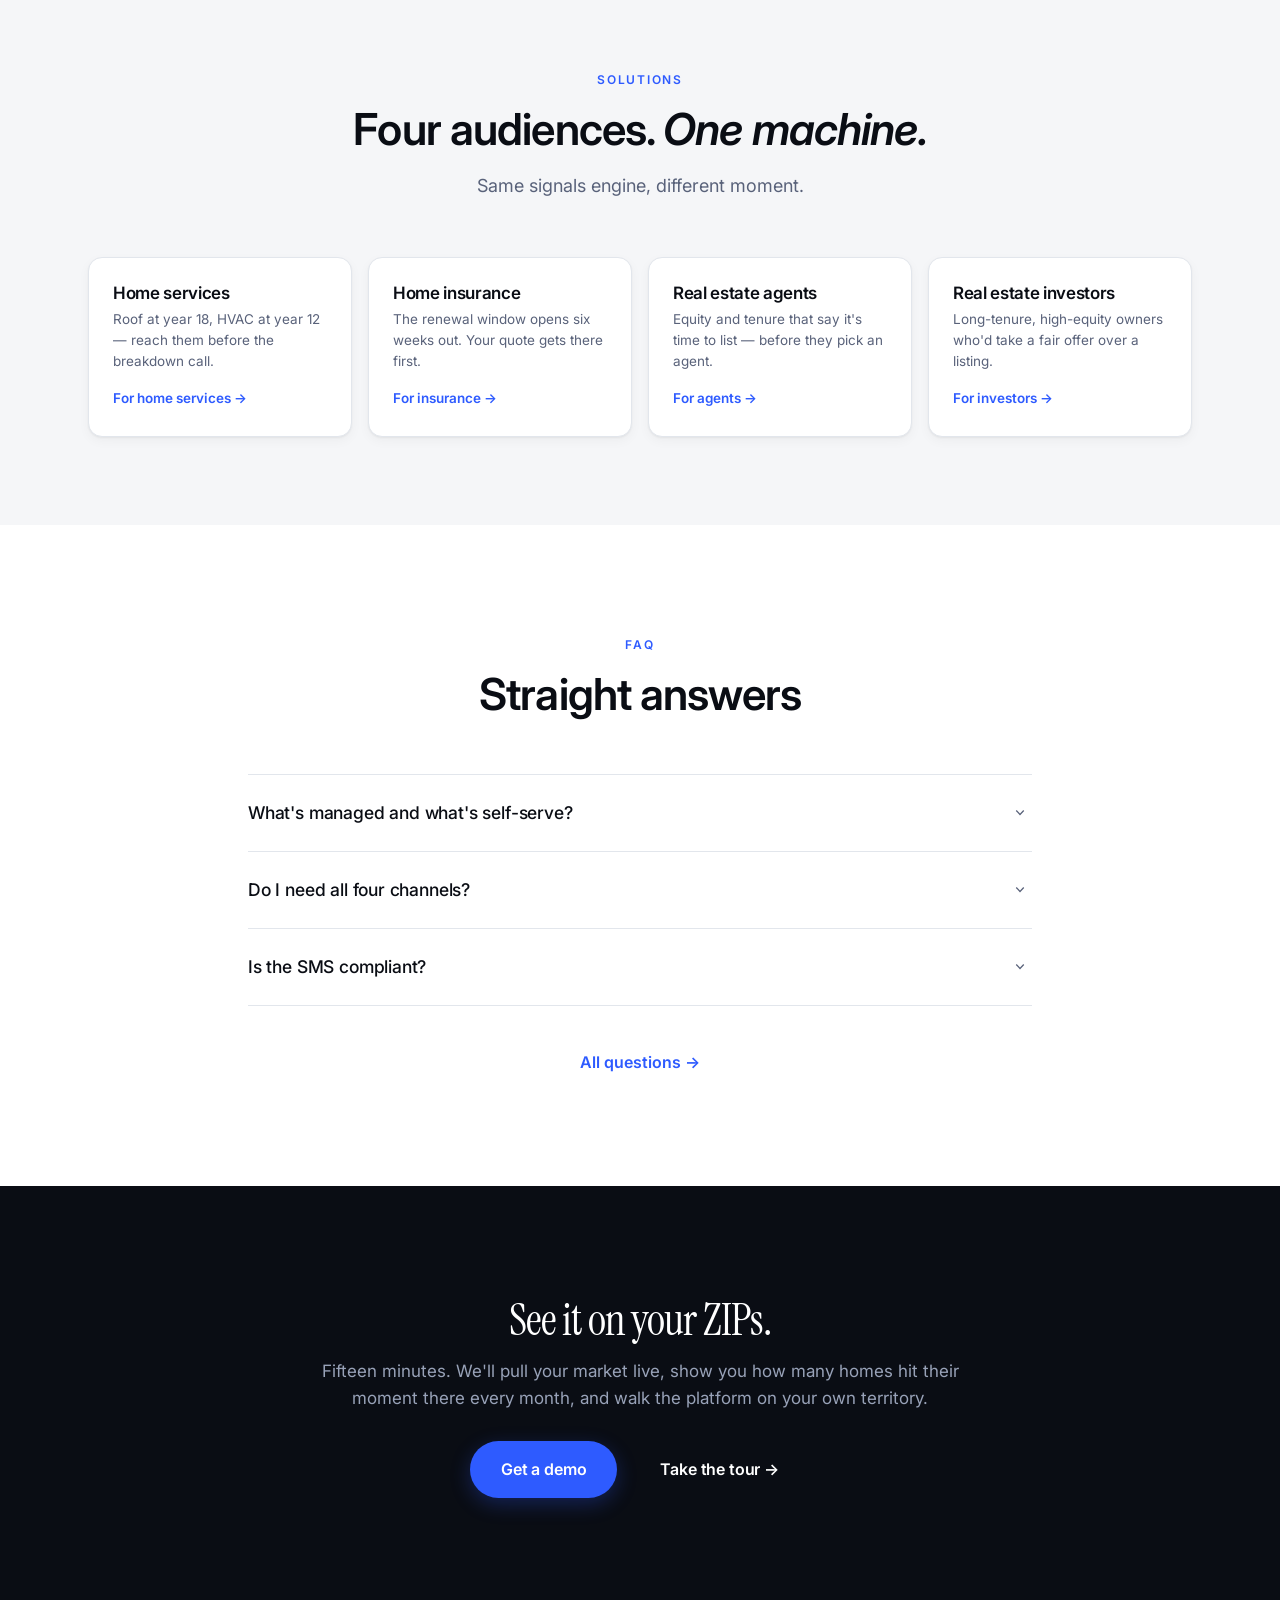
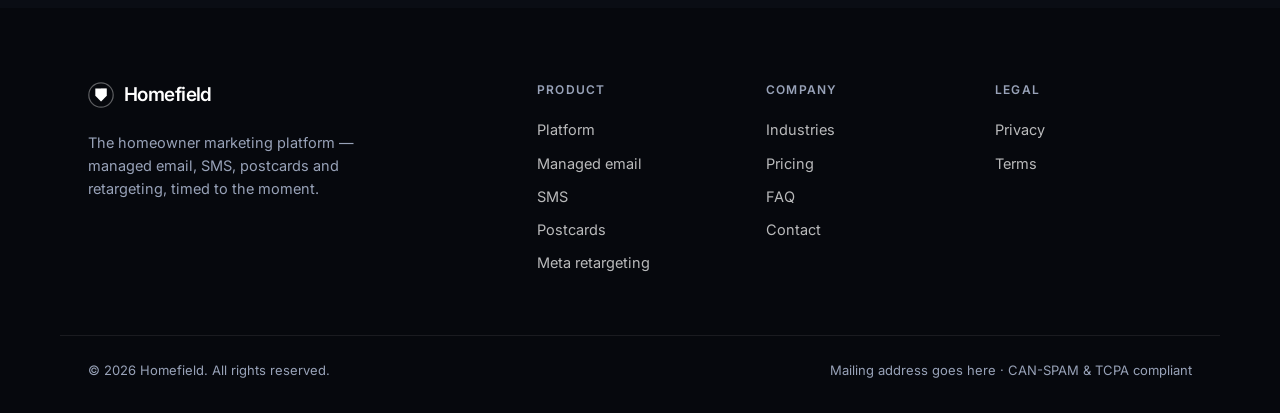
==== commit 1b72e9f3: "Nav: label the industries tab 'Industries' Co-Authored-By: Claude Opus 4.8 <noreply@anthropic.com>" ====
--- a/index.html
+++ b/index.html
@@ -297,7 +297,7 @@
           <a href="retargeting.html">Meta retargeting<small>Audiences synced to your ad account</small></a>
         </div>
       </div>
-      <a href="industries.html">Solutions</a>
+      <a href="industries.html">Industries</a>
       <a href="pricing.html">Pricing</a>
       <a href="faq.html">FAQ</a>
     </nav>
@@ -316,7 +316,7 @@
     <a href="sms.html">SMS</a>
     <a href="postcards.html">Postcards</a>
     <a href="retargeting.html">Meta retargeting</a>
-    <a href="industries.html">Solutions</a>
+    <a href="industries.html">Industries</a>
     <a href="pricing.html">Pricing</a>
     <a href="faq.html">FAQ</a>
     <a class="btn btn--primary" href="https://calendly.com/zatulovebrian/call" target="_blank" rel="noopener">Get a demo</a>
@@ -1002,7 +1002,7 @@
       </div>
       <div>
         <h5>Company</h5>
-        <a href="industries.html">Solutions</a>
+        <a href="industries.html">Industries</a>
         <a href="pricing.html">Pricing</a>
         <a href="faq.html">FAQ</a>
         <a href="contact.html">Contact</a>
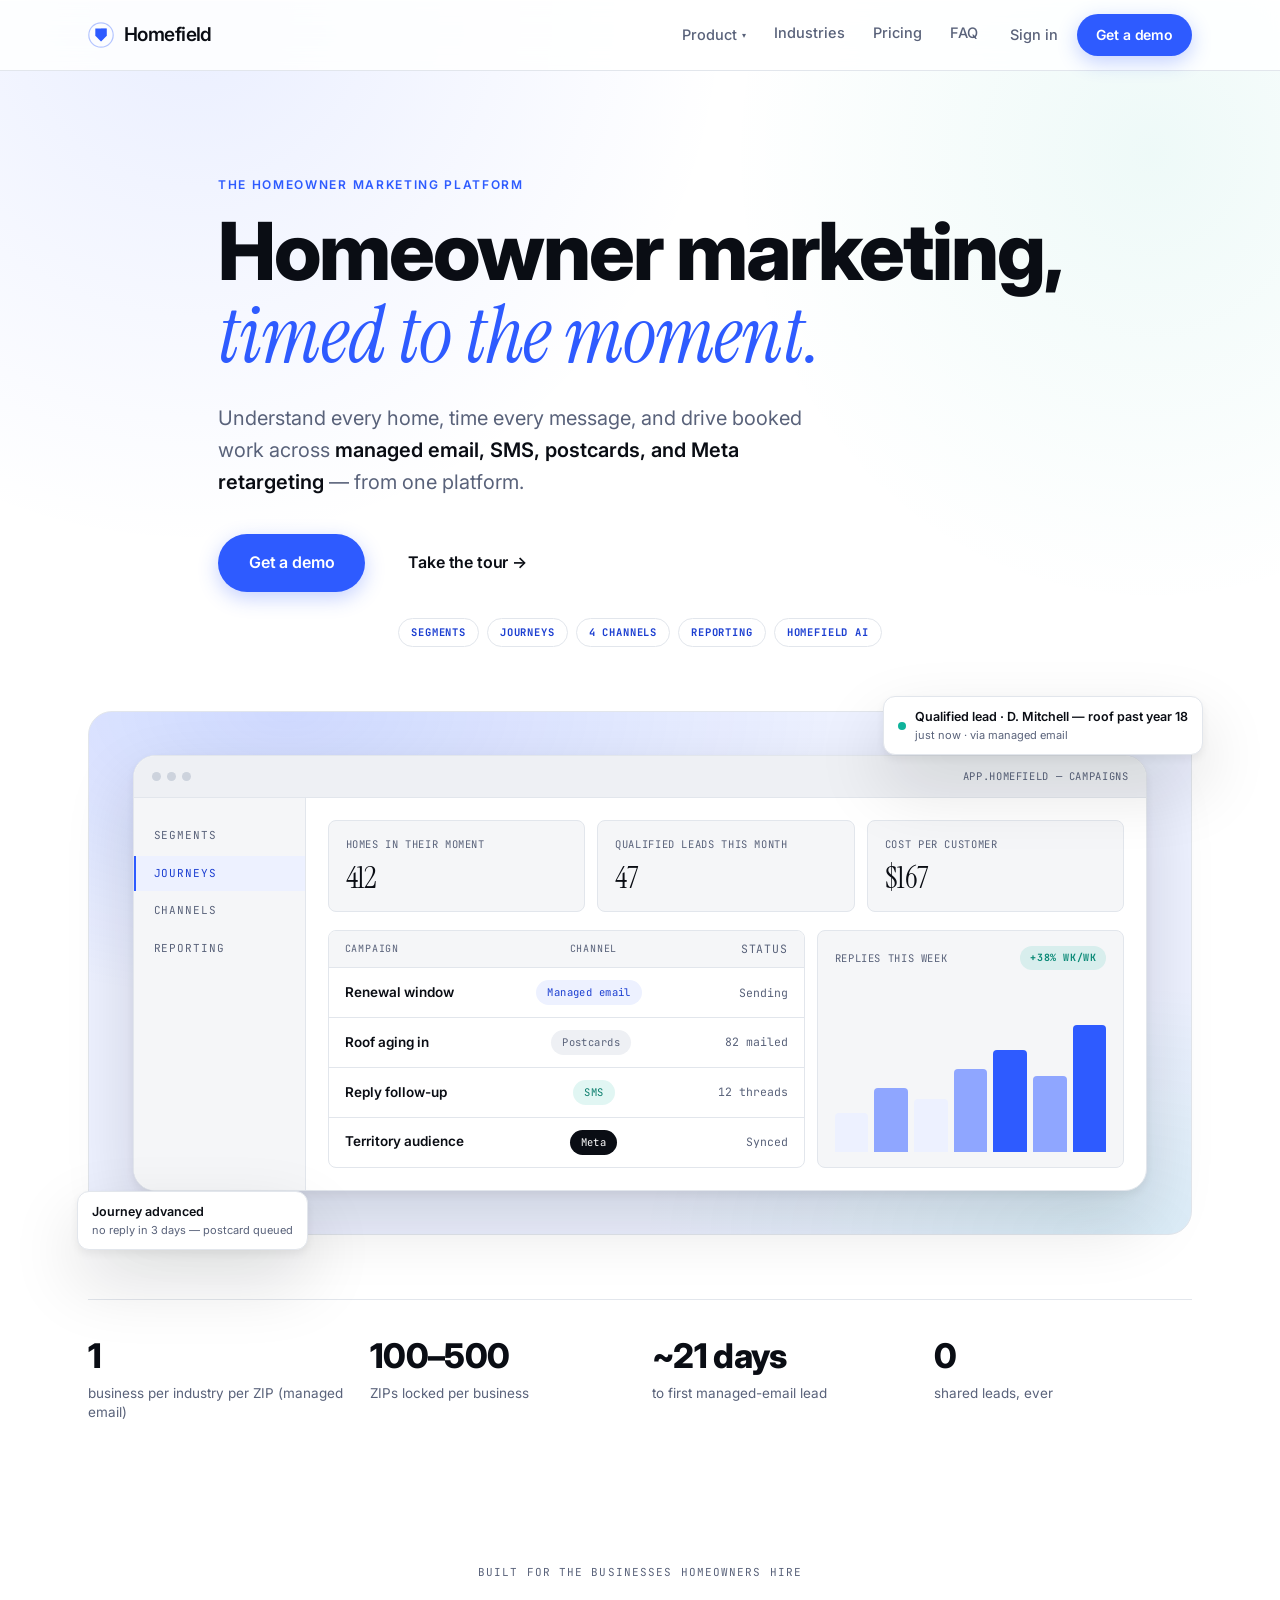
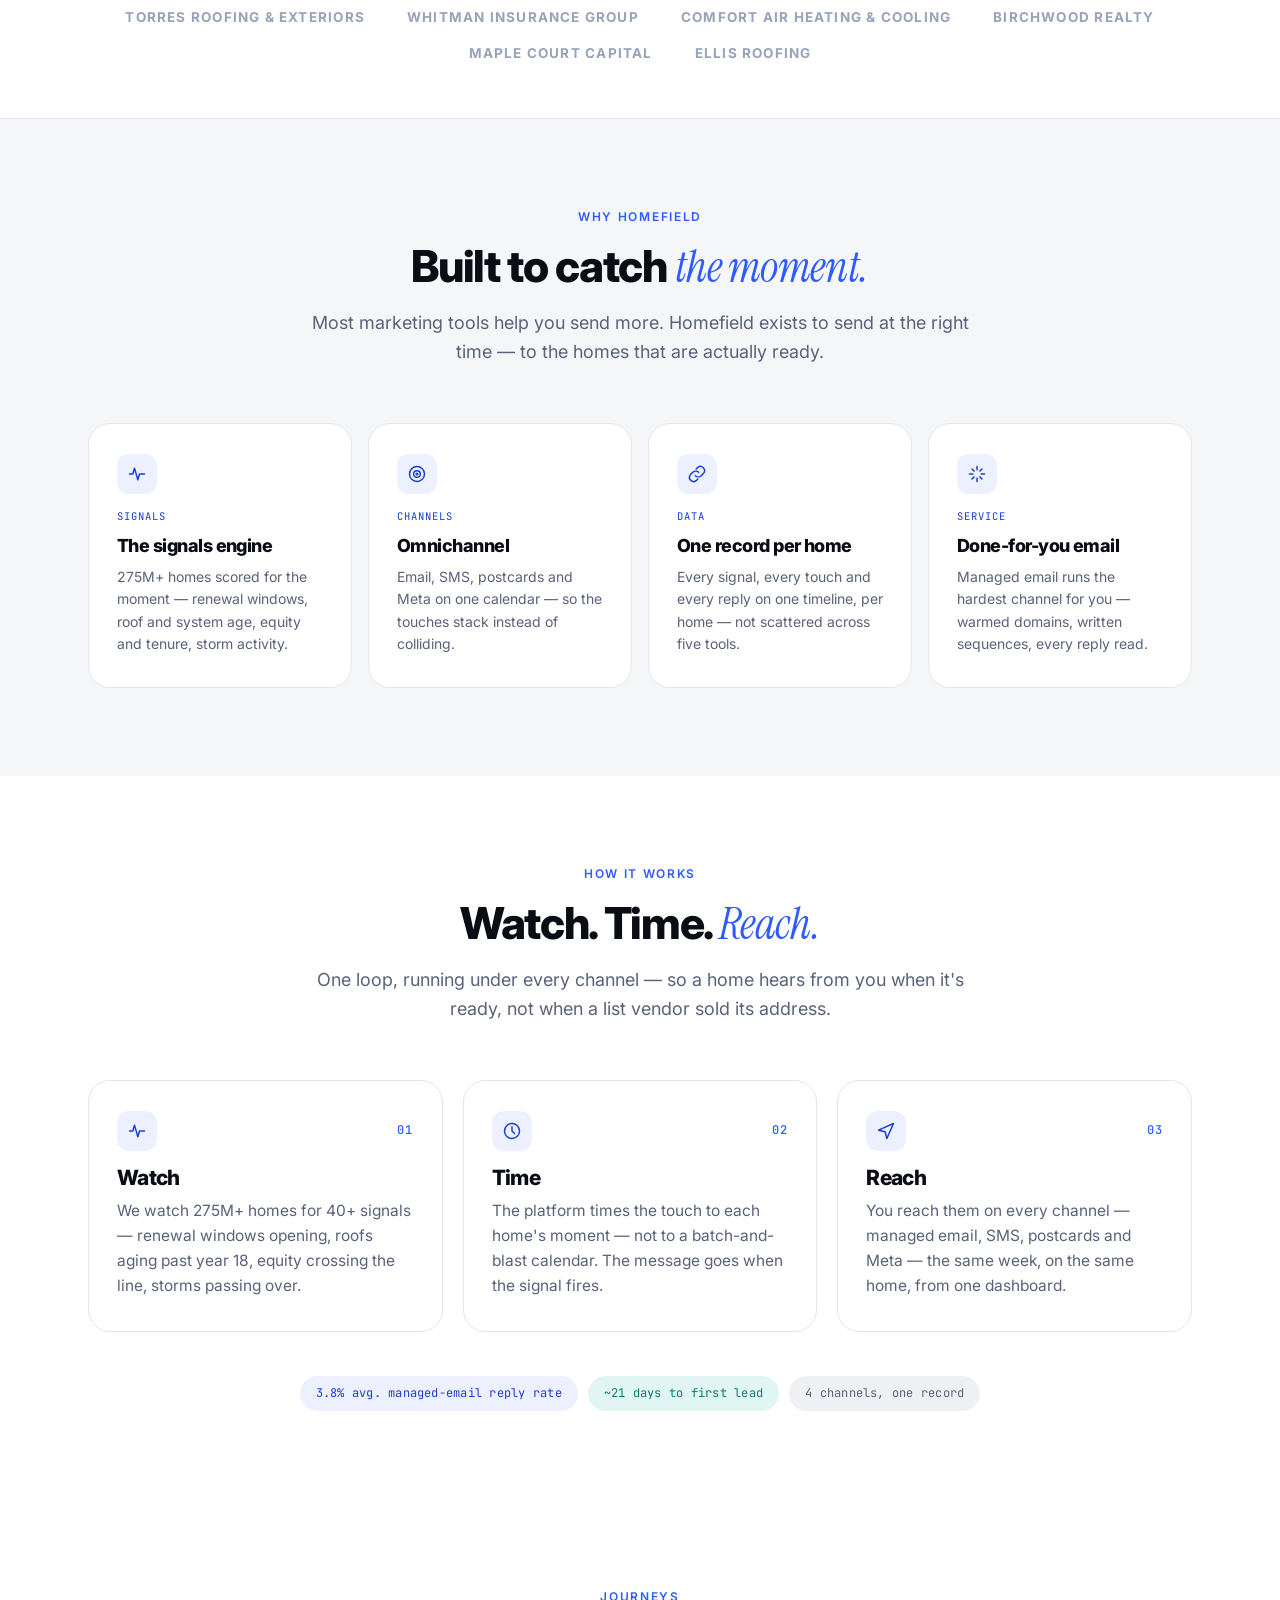
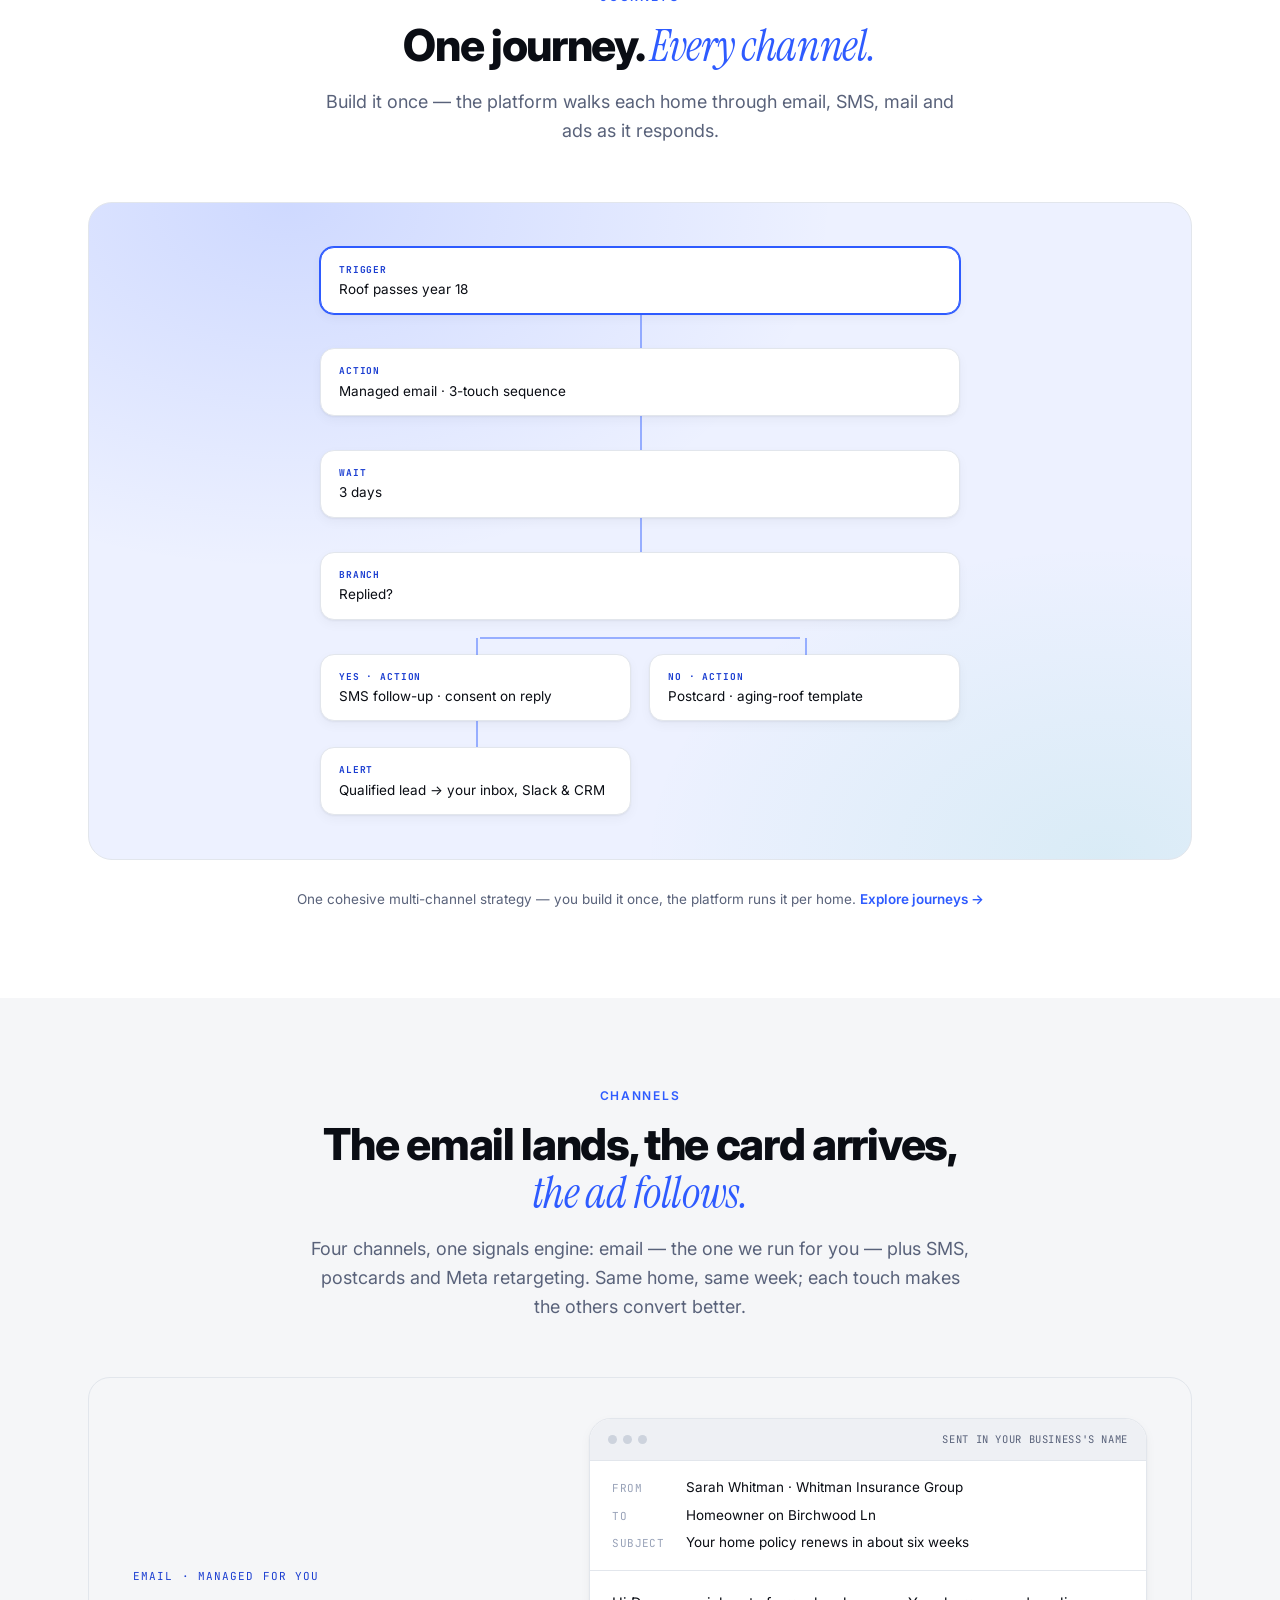
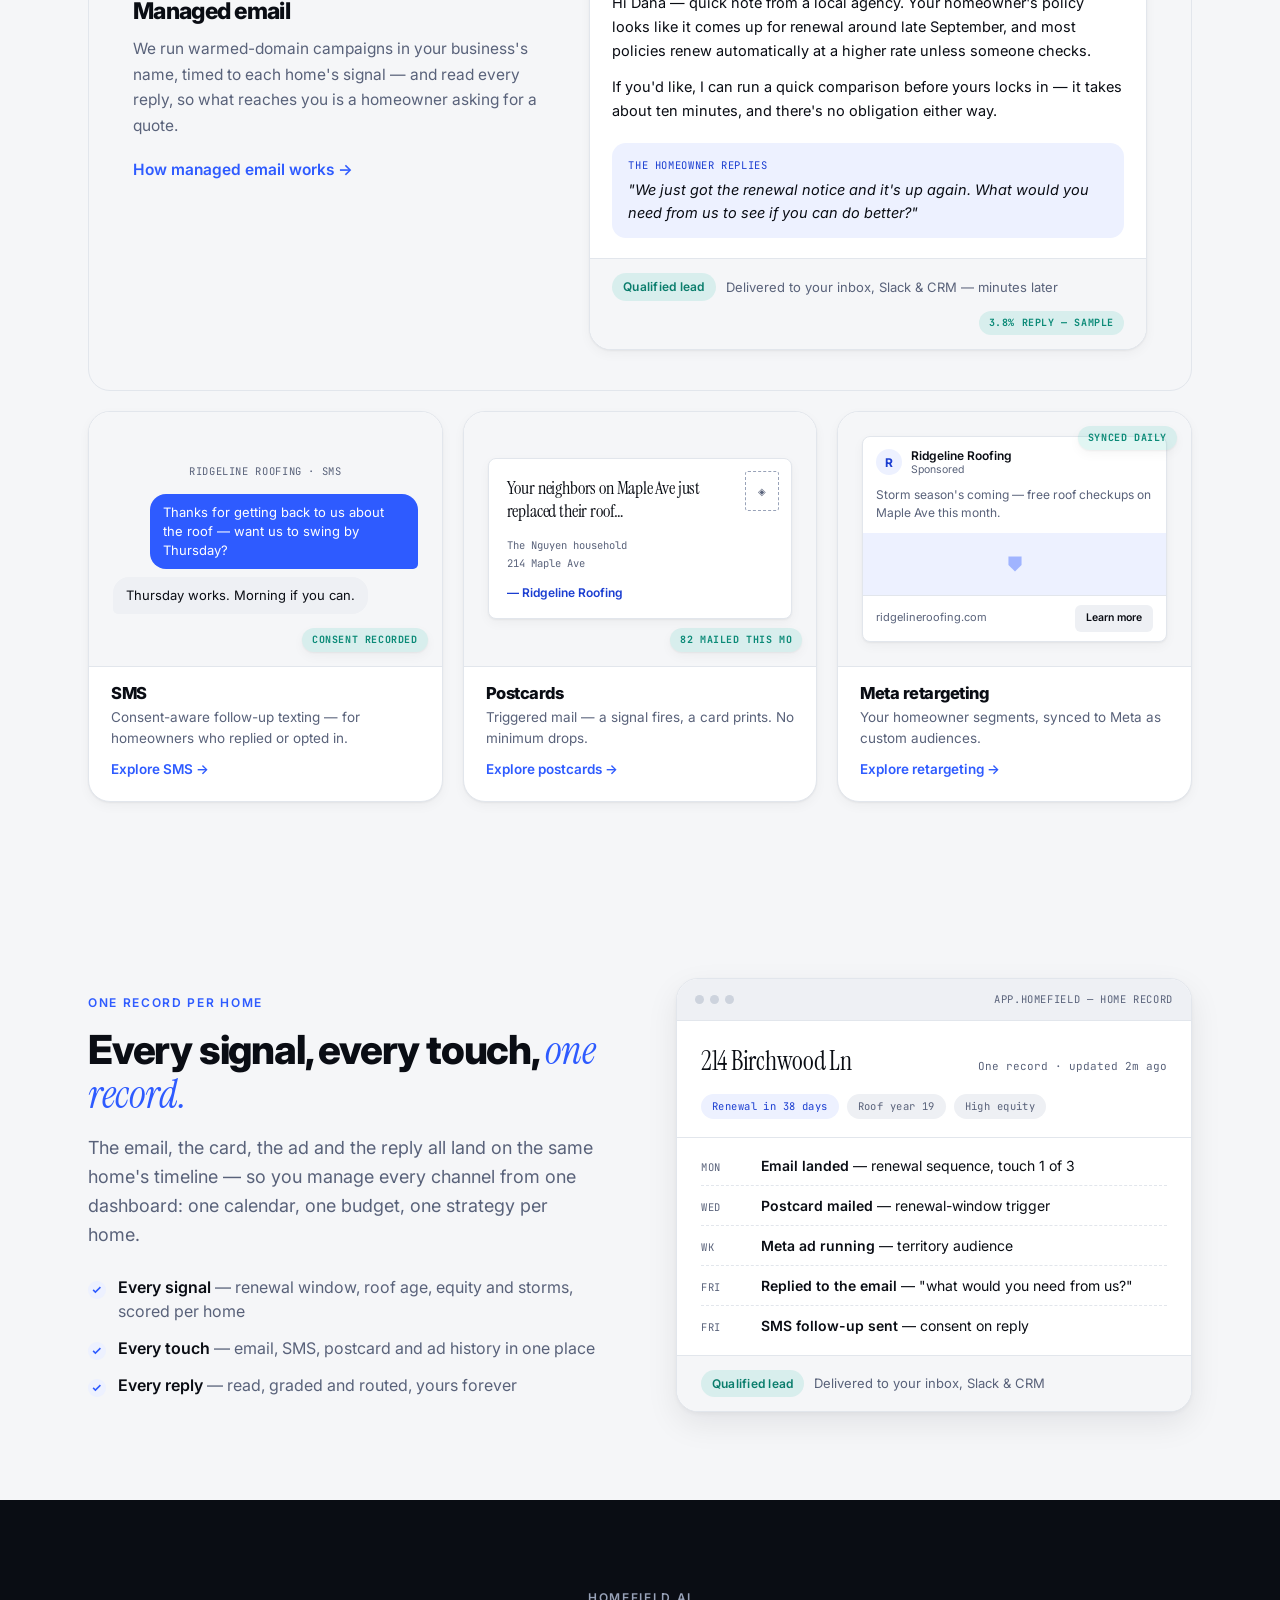
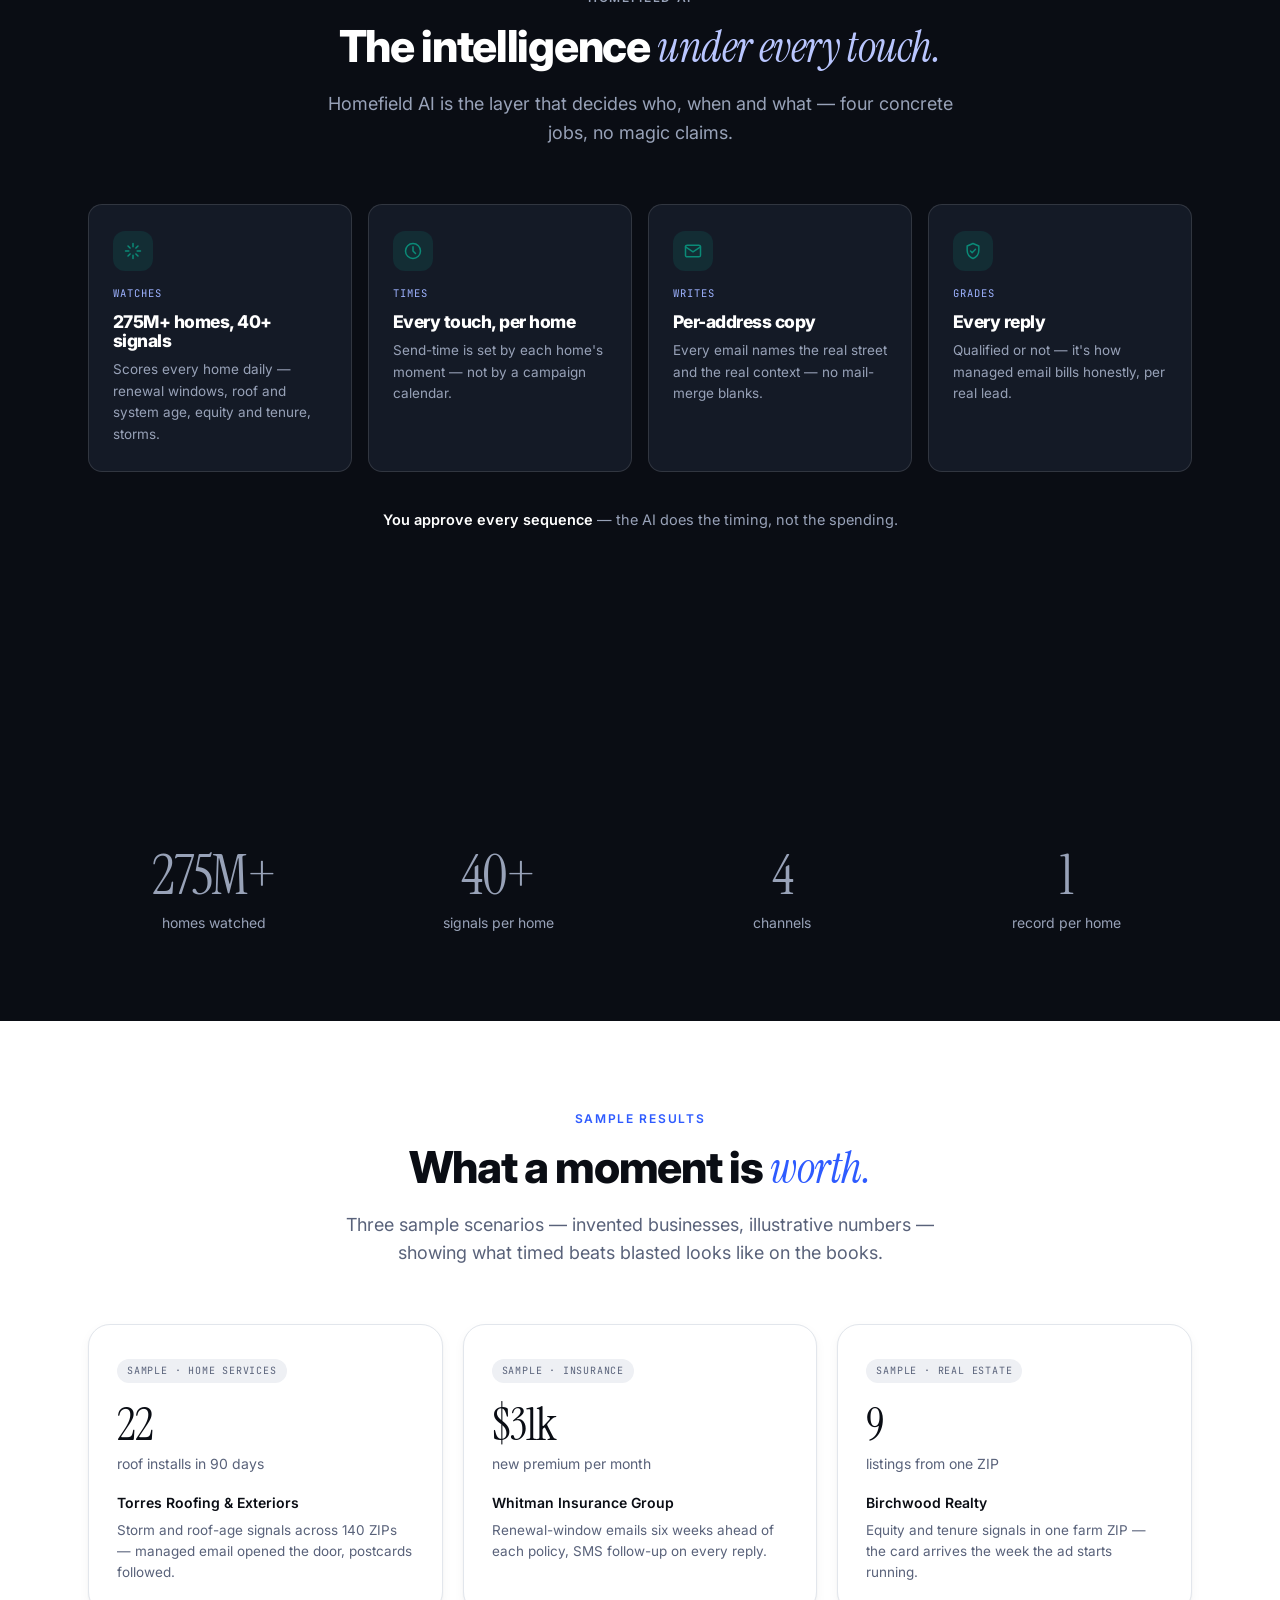
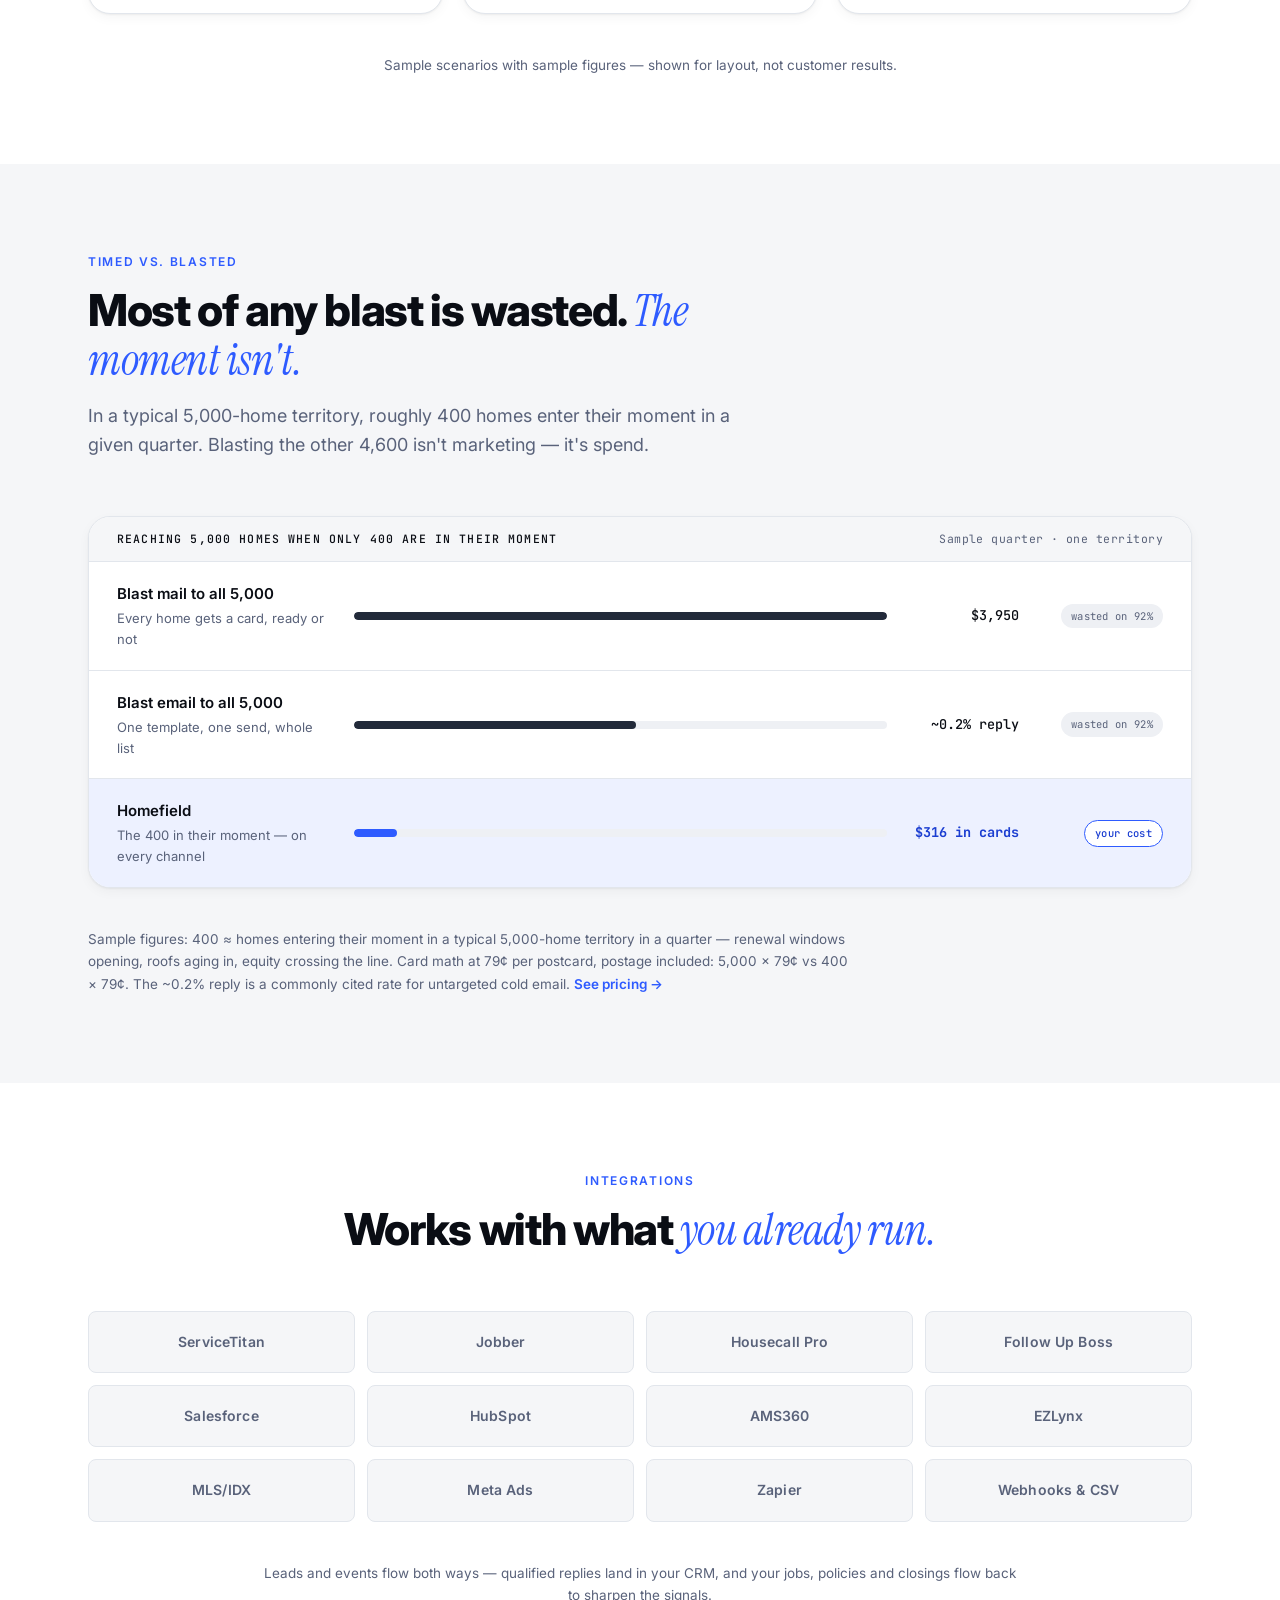
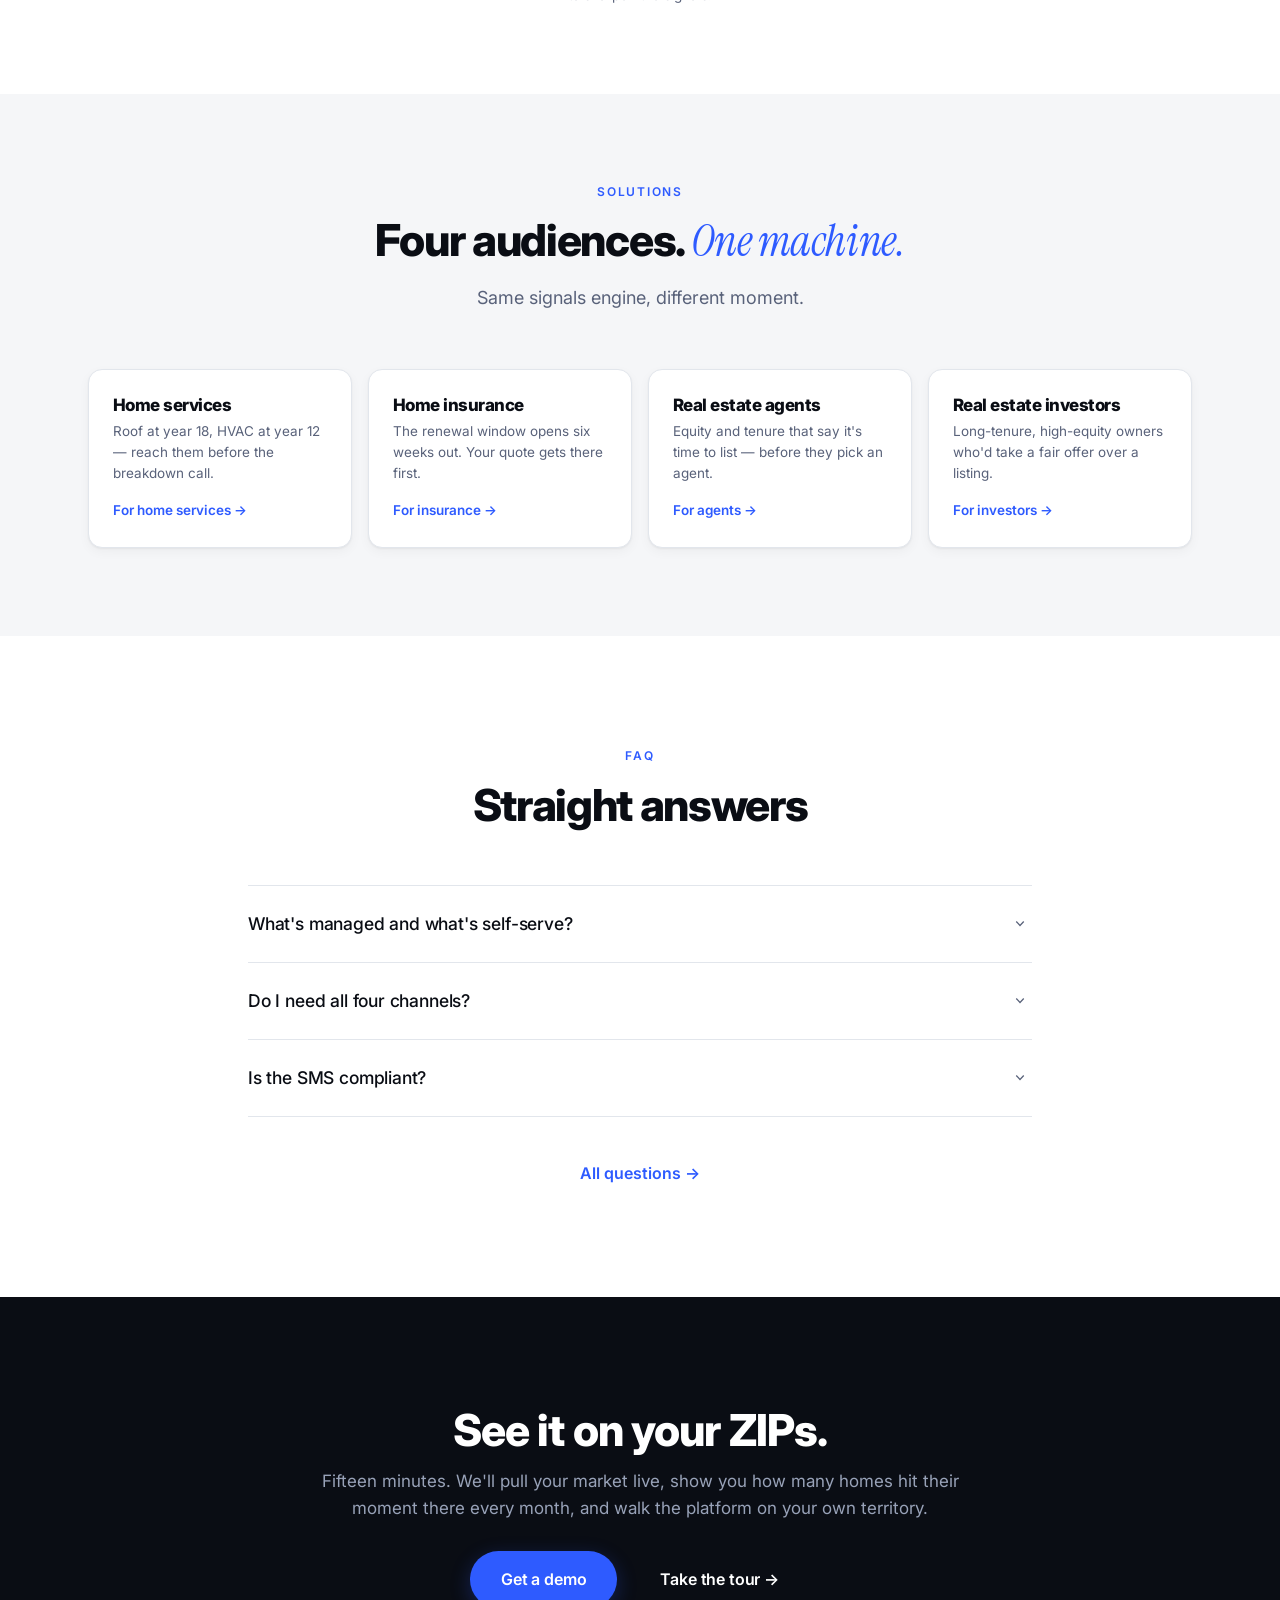
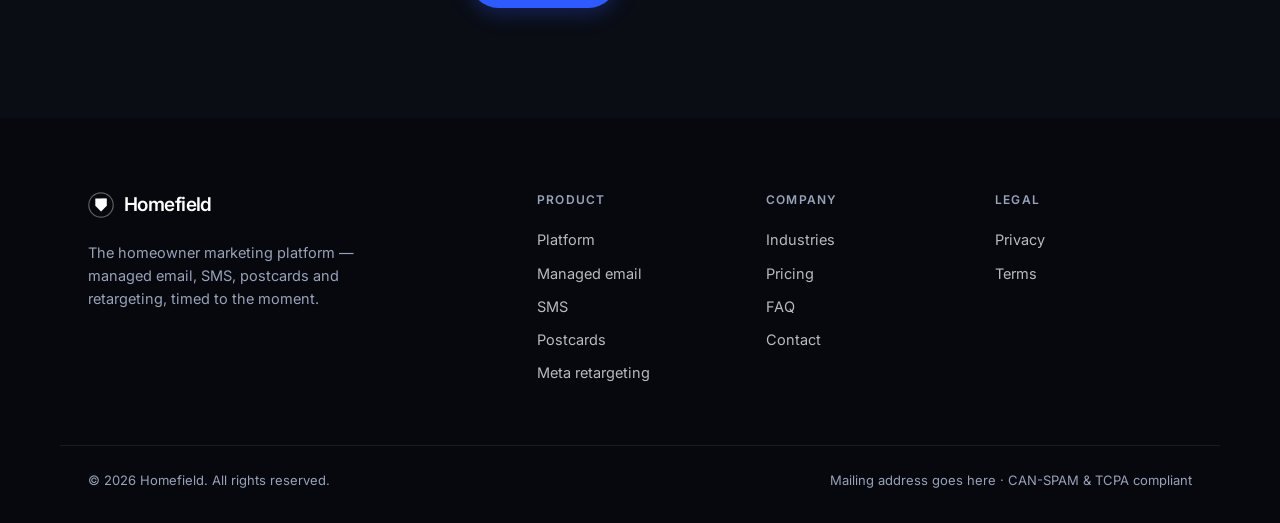
==== commit 36489347: "Software skin: light SaaS look, product-screenshot mocks Re-skins the design system to the Klaviyo/A" ====
--- a/index.html
+++ b/index.html
@@ -11,12 +11,13 @@
 <link rel="preconnect" href="https://fonts.googleapis.com">
 <link rel="preconnect" href="https://fonts.gstatic.com" crossorigin>
 <link href="https://fonts.googleapis.com/css2?family=Instrument+Serif:ital@0;1&family=Inter:wght@400;500;600;700&family=JetBrains+Mono:wght@400;500&display=swap" rel="stylesheet">
-<link rel="stylesheet" href="styles.css?v=pf5">
+<link rel="stylesheet" href="styles.css?v=pf7">
 <link rel="icon" href="data:image/svg+xml,%3Csvg xmlns='http://www.w3.org/2000/svg' viewBox='0 0 32 32'%3E%3Ccircle cx='16' cy='16' r='16' fill='%230A0D14'/%3E%3Cpath d='M9 9h14v8.5L16 25l-7-7.5z' fill='%232E5BFF'/%3E%3C/svg%3E">
 <script>document.documentElement.className += ' js';</script>
 <style>
   .hm-link{ font-weight:600; color:var(--accent); white-space:nowrap; }
   .hm-link:hover{ color:var(--accent-ink); }
+  /* skin patch: styles.css still paints .hero__sub strong white (old dark hero) — repaint for the light hero */
   .hm-more{ margin-top:44px; text-align:center; font-size:16px; }
 
   /* ── Chips (channel / signal / stat) ── */
@@ -29,6 +30,10 @@
   /* ── Hero dashboard mock (inside gradient uiframe) ── */
   .hm-heroframe{ margin-top:64px; }
   .hm-caps{ margin-top:26px; }
+  /* floating notification toasts overlapping the uiframe corners */
+  .hm-heroframe .toast{ max-width:min(340px,82vw); }
+  .hm-toast--lead{ top:-16px; right:-12px; }
+  .hm-toast--journey{ bottom:-16px; left:-12px; }
   .hm-dash{ background:var(--paper); color:var(--ink); border:1px solid var(--line);
     border-radius:var(--r-lg); box-shadow:var(--shadow-lg); overflow:hidden; }
   .hm-dash__bar{ display:flex; align-items:center; gap:6px; padding:12px 18px; background:var(--paper-3); border-bottom:1px solid var(--line); }
@@ -52,6 +57,13 @@
     letter-spacing:.08em; text-transform:uppercase; color:var(--muted); }
   .hm-dash__name{ font-weight:600; }
   .hm-dash__st{ text-align:right; font-family:var(--mono); font-size:11.5px; color:var(--muted); white-space:nowrap; }
+  /* table + reply-chart card side by side inside the dashboard main area */
+  .hm-dash__grid{ display:grid; grid-template-columns:1.55fr 1fr; gap:12px; align-items:stretch; }
+  .hm-dash__card{ display:flex; flex-direction:column; background:var(--paper-2); border:1px solid var(--line);
+    border-radius:var(--r-sm); padding:15px 17px; }
+  .hm-dash__cardtop{ display:flex; align-items:center; justify-content:space-between; gap:10px; margin-bottom:14px; }
+  .hm-dash__cardtop p{ font-family:var(--mono); font-size:10.5px; letter-spacing:.06em; text-transform:uppercase; color:var(--muted); }
+  .hm-dash__card .chart{ margin-top:auto; height:138px; }
 
   /* ── Logo wall ── */
   .hm-logos{ padding:46px 0 54px; border-bottom:1px solid var(--line); }
@@ -70,6 +82,9 @@
   /* ── Watch–Time–Reach stat chips ── */
   .hm-chips{ display:flex; flex-wrap:wrap; justify-content:center; gap:10px; margin-top:44px; }
   .hm-chips .hm-chip{ font-size:12px; letter-spacing:.02em; padding:8px 16px; }
+  /* icon + step number on one row (Watch–Time–Reach) */
+  .hm-step__top{ display:flex; align-items:center; justify-content:space-between; margin-bottom:16px; }
+  .hm-step__top .icn, .hm-step__top .step__n{ margin-bottom:0; }
 
   /* ── (retired duo card styles kept for reuse) ── */
   .hm-duo{ display:grid; grid-template-columns:1.1fr 1fr; gap:20px; align-items:stretch; }
@@ -101,8 +116,10 @@
   .hm-chan{ display:grid; grid-template-columns:repeat(3,1fr); gap:20px; }
   .hm-chan__tile{ display:flex; flex-direction:column; background:var(--paper); border:1px solid var(--line);
     border-radius:var(--r-lg); box-shadow:var(--shadow-sm); overflow:hidden; }
-  .hm-chan__mock{ flex:1; display:flex; flex-direction:column; justify-content:center; min-height:210px;
+  .hm-chan__mock{ position:relative; flex:1; display:flex; flex-direction:column; justify-content:center; min-height:210px;
     padding:24px; background:var(--paper-2); border-bottom:1px solid var(--line); }
+  .hm-chan__mock .statchip{ position:absolute; top:14px; right:14px; z-index:2; box-shadow:var(--shadow-sm); }
+  .hm-chan__mock .statchip.hm-chiplow{ top:auto; bottom:14px; }
   .hm-chan__cap{ display:flex; flex-direction:column; flex-grow:0; padding:18px 22px 20px; }
   .hm-chan__cap h3{ font-size:16.5px; margin-bottom:5px; }
   .hm-chan__cap p{ font-size:13.5px; color:var(--muted); line-height:1.55; margin-bottom:10px; }
@@ -154,6 +171,7 @@
   .hm-mail__replylabel{ font-family:var(--mono); font-size:10.5px; letter-spacing:.06em; text-transform:uppercase; color:var(--accent-ink); margin-bottom:6px; }
   .hm-mail__reply p:last-child{ font-size:14.5px; font-style:italic; line-height:1.55; }
   .hm-mail__foot{ display:flex; align-items:center; gap:10px; padding:14px 22px; border-top:1px solid var(--line); background:var(--paper-2); font-size:13px; color:var(--muted); flex-wrap:wrap; }
+  .hm-mail__chip{ margin-left:auto; }
 
   /* ── One record per home (home-profile mock) ── */
   .hm-home{ background:var(--paper); border:1px solid var(--line); border-radius:var(--r-lg);
@@ -254,6 +272,7 @@
   @media(max-width:820px){
     .hm-dash__body{ grid-template-columns:1fr; }
     .hm-dash__side{ display:none; }
+    .hm-toast--lead, .hm-toast--journey{ display:none; }
     .hm-cost__row{ grid-template-columns:1fr auto auto; row-gap:12px; padding:16px 20px; }
     .hm-cost__bar{ grid-column:1 / -1; grid-row:2; }
     .hm-cost__head{ padding:11px 20px; }
@@ -261,6 +280,8 @@
   }
   @media(max-width:640px){
     .hm-dash__stats{ grid-template-columns:1fr; }
+    .hm-dash__grid{ grid-template-columns:1fr; }
+    .hm-dash__card .chart{ height:84px; }
     .hm-dash__row{ grid-template-columns:1fr auto; row-gap:4px; }
     .hm-dash__st{ grid-column:1 / -1; text-align:left; }
     .hm-why{ grid-template-columns:1fr; }
@@ -303,7 +324,8 @@
     </nav>
 
     <div class="nav__cta">
-      <a class="btn btn--ghost btn--sm" href="https://calendly.com/zatulovebrian/call" target="_blank" rel="noopener">Get a demo</a>
+      <a class="signin" href="#">Sign in</a>
+      <a class="btn btn--primary btn--sm" href="https://calendly.com/zatulovebrian/call" target="_blank" rel="noopener">Get a demo</a>
     </div>
 
     <button class="nav__toggle" id="navToggle" aria-expanded="false" aria-controls="mobileNav" aria-label="Open menu">
@@ -327,7 +349,6 @@
 
 <!-- ── HERO ──────────────────────────────────────────── -->
 <section class="hero">
-  <div class="hero__glow" aria-hidden="true"></div>
   <div class="wrap hero__inner">
     <p class="eyebrow reveal">The homeowner marketing platform</p>
     <h1 class="hero__h1 reveal">
@@ -353,7 +374,7 @@
   <div class="wrap">
     <!-- SAMPLE CONTENT — dashboard mock with sample figures for layout; not live product data -->
     <div class="uiframe hm-heroframe reveal">
-    <div class="hm-dash" role="img" aria-label="Sample Homefield dashboard showing campaign stats and four running campaigns">
+    <div class="hm-dash" role="img" aria-label="Sample Homefield dashboard showing campaign stats, a reply-volume chart, and four running campaigns">
       <div class="hm-dash__bar">
         <span class="dot"></span><span class="dot"></span><span class="dot"></span>
         <span class="hm-dash__tag">app.homefield — Campaigns</span>
@@ -371,33 +392,60 @@
             <div class="hm-dash__stat"><p>Qualified leads this month</p><strong>47</strong></div>
             <div class="hm-dash__stat"><p>Cost per customer</p><strong>$167</strong></div>
           </div>
-          <div class="hm-dash__table">
-            <div class="hm-dash__row hm-dash__row--h">
-              <span>Campaign</span><span>Channel</span><span class="hm-dash__st">Status</span>
+          <div class="hm-dash__grid">
+            <div class="hm-dash__table">
+              <div class="hm-dash__row hm-dash__row--h">
+                <span>Campaign</span><span>Channel</span><span class="hm-dash__st">Status</span>
+              </div>
+              <div class="hm-dash__row">
+                <span class="hm-dash__name">Renewal window</span>
+                <span class="hm-chip hm-chip--email">Managed email</span>
+                <span class="hm-dash__st">Sending</span>
+              </div>
+              <div class="hm-dash__row">
+                <span class="hm-dash__name">Roof aging in</span>
+                <span class="hm-chip">Postcards</span>
+                <span class="hm-dash__st">82 mailed</span>
+              </div>
+              <div class="hm-dash__row">
+                <span class="hm-dash__name">Reply follow-up</span>
+                <span class="hm-chip hm-chip--sms">SMS</span>
+                <span class="hm-dash__st">12 threads</span>
+              </div>
+              <div class="hm-dash__row">
+                <span class="hm-dash__name">Territory audience</span>
+                <span class="hm-chip hm-chip--meta">Meta</span>
+                <span class="hm-dash__st">Synced</span>
+              </div>
             </div>
-            <div class="hm-dash__row">
-              <span class="hm-dash__name">Renewal window</span>
-              <span class="hm-chip hm-chip--email">Managed email</span>
-              <span class="hm-dash__st">Sending</span>
-            </div>
-            <div class="hm-dash__row">
-              <span class="hm-dash__name">Roof aging in</span>
-              <span class="hm-chip">Postcards</span>
-              <span class="hm-dash__st">82 mailed</span>
-            </div>
-            <div class="hm-dash__row">
-              <span class="hm-dash__name">Reply follow-up</span>
-              <span class="hm-chip hm-chip--sms">SMS</span>
-              <span class="hm-dash__st">12 threads</span>
-            </div>
-            <div class="hm-dash__row">
-              <span class="hm-dash__name">Territory audience</span>
-              <span class="hm-chip hm-chip--meta">Meta</span>
-              <span class="hm-dash__st">Synced</span>
+            <!-- SAMPLE FIGURES — reply-volume bars and +38% wk/wk are illustrative, for layout only -->
+            <div class="hm-dash__card">
+              <div class="hm-dash__cardtop">
+                <p>Replies this week</p>
+                <span class="statchip">+38% wk/wk</span>
+              </div>
+              <div class="chart">
+                <i style="height:28%"></i>
+                <i class="md" style="height:46%"></i>
+                <i style="height:38%"></i>
+                <i class="md" style="height:60%"></i>
+                <i class="hi" style="height:74%"></i>
+                <i class="md" style="height:55%"></i>
+                <i class="hi" style="height:92%"></i>
+              </div>
             </div>
           </div>
         </div>
       </div>
+    </div>
+
+    <!-- SAMPLE CONTENT — floating notification chips; invented name and figures for layout -->
+    <div class="toast hm-toast--lead" aria-hidden="true">
+      <span class="tdot"></span>
+      <span>Qualified lead · D. Mitchell — roof past year 18<small>just now · via managed email</small></span>
+    </div>
+    <div class="toast hm-toast--journey" aria-hidden="true">
+      <span>Journey advanced<small>no reply in 3 days — postcard queued</small></span>
     </div>
     </div>
 
@@ -440,21 +488,25 @@
 
     <ul class="steps hm-why">
       <li class="step">
+        <div class="icn" aria-hidden="true"><svg viewBox="0 0 24 24"><path d="M3 12h4l2-7 4 14 2-7h6"/></svg></div>
         <p class="hm-why__k">Signals</p>
         <h3>The signals engine</h3>
         <p>275M+ homes scored for the moment — renewal windows, roof and system age, equity and tenure, storm activity.</p>
       </li>
       <li class="step">
+        <div class="icn" aria-hidden="true"><svg viewBox="0 0 24 24"><circle cx="12" cy="12" r="9"/><circle cx="12" cy="12" r="4"/><circle cx="12" cy="12" r="1"/></svg></div>
         <p class="hm-why__k">Channels</p>
         <h3>Omnichannel</h3>
         <p>Email, SMS, postcards and Meta on one calendar — so the touches stack instead of colliding.</p>
       </li>
       <li class="step">
+        <div class="icn" aria-hidden="true"><svg viewBox="0 0 24 24"><path d="M10 14a5 5 0 0 0 7 0l3-3a5 5 0 0 0-7-7l-2 2"/><path d="M14 10a5 5 0 0 0-7 0l-3 3a5 5 0 0 0 7 7l2-2"/></svg></div>
         <p class="hm-why__k">Data</p>
         <h3>One record per home</h3>
         <p>Every signal, every touch and every reply on one timeline, per home — not scattered across five tools.</p>
       </li>
       <li class="step">
+        <div class="icn" aria-hidden="true"><svg viewBox="0 0 24 24"><path d="M12 3v4M12 17v4M3 12h4M17 12h4M6 6l2.5 2.5M15.5 15.5 18 18M18 6l-2.5 2.5M8.5 15.5 6 18"/></svg></div>
         <p class="hm-why__k">Service</p>
         <h3>Done-for-you email</h3>
         <p>Managed email runs the hardest channel for you — warmed domains, written sequences, every reply read.</p>
@@ -477,17 +529,26 @@
 
     <ul class="steps">
       <li class="step">
-        <p class="step__n">01</p>
+        <div class="hm-step__top">
+          <div class="icn" aria-hidden="true"><svg viewBox="0 0 24 24"><path d="M3 12h4l2-7 4 14 2-7h6"/></svg></div>
+          <p class="step__n">01</p>
+        </div>
         <h3>Watch</h3>
         <p>We watch 275M+ homes for 40+ signals — renewal windows opening, roofs aging past year 18, equity crossing the line, storms passing over.</p>
       </li>
       <li class="step">
-        <p class="step__n">02</p>
+        <div class="hm-step__top">
+          <div class="icn" aria-hidden="true"><svg viewBox="0 0 24 24"><circle cx="12" cy="12" r="9"/><path d="M12 7v5l3 3"/></svg></div>
+          <p class="step__n">02</p>
+        </div>
         <h3>Time</h3>
         <p>The platform times the touch to each home's moment — not to a batch-and-blast calendar. The message goes when the signal fires.</p>
       </li>
       <li class="step">
-        <p class="step__n">03</p>
+        <div class="hm-step__top">
+          <div class="icn" aria-hidden="true"><svg viewBox="0 0 24 24"><path d="m3 11 18-8-8 18-2-8-8-2z"/></svg></div>
+          <p class="step__n">03</p>
+        </div>
         <h3>Reach</h3>
         <p>You reach them on every channel — managed email, SMS, postcards and Meta — the same week, on the same home, from one dashboard.</p>
       </li>
@@ -611,11 +672,12 @@
         <div class="hm-mail__foot">
           <span class="pill pill--good">Qualified lead</span>
           <span>Delivered to your inbox, Slack &amp; CRM — minutes later</span>
-        </div>
-      </div>
-    </div>
-
-    <!-- SAMPLE CONTENT — mockups use a fictional business; replace copy before launch -->
+          <span class="statchip hm-mail__chip">3.8% reply — sample</span>
+        </div>
+      </div>
+    </div>
+
+    <!-- SAMPLE CONTENT — mockups use a fictional business; corner stat chips are sample figures; replace copy before launch -->
     <div class="hm-chan">
       <div class="hm-chan__tile">
         <div class="hm-chan__mock" role="img" aria-label="Sample SMS follow-up thread between a roofing business and a homeowner">
@@ -624,6 +686,7 @@
             <p class="hm-sms__b hm-sms__b--out">Thanks for getting back to us about the roof — want us to swing by Thursday?</p>
             <p class="hm-sms__b hm-sms__b--in">Thursday works. Morning if you can.</p>
           </div>
+          <span class="statchip hm-chiplow">consent recorded</span>
         </div>
         <div class="hm-chan__cap">
           <h3>SMS</h3>
@@ -640,6 +703,7 @@
             <p class="hm-post__addr">The Nguyen household<br>214 Maple Ave</p>
             <p class="hm-post__sign">— Ridgeline Roofing</p>
           </div>
+          <span class="statchip hm-chiplow">82 mailed this mo</span>
         </div>
         <div class="hm-chan__cap">
           <h3>Postcards</h3>
@@ -664,6 +728,7 @@
               <span class="hm-ad__cta">Learn more</span>
             </div>
           </div>
+          <span class="statchip">synced daily</span>
         </div>
         <div class="hm-chan__cap">
           <h3>Meta retargeting</h3>
@@ -740,21 +805,25 @@
 
     <div class="hm-ai">
       <div class="hm-ai__card">
+        <div class="icn icn--teal" aria-hidden="true"><svg viewBox="0 0 24 24"><path d="M12 3v4M12 17v4M3 12h4M17 12h4M6 6l2.5 2.5M15.5 15.5 18 18M18 6l-2.5 2.5M8.5 15.5 6 18"/></svg></div>
         <p class="hm-ai__k">Watches</p>
         <h3>275M+ homes, 40+ signals</h3>
         <p>Scores every home daily — renewal windows, roof and system age, equity and tenure, storms.</p>
       </div>
       <div class="hm-ai__card">
+        <div class="icn icn--teal" aria-hidden="true"><svg viewBox="0 0 24 24"><circle cx="12" cy="12" r="9"/><path d="M12 7v5l3 3"/></svg></div>
         <p class="hm-ai__k">Times</p>
         <h3>Every touch, per home</h3>
         <p>Send-time is set by each home's moment — not by a campaign calendar.</p>
       </div>
       <div class="hm-ai__card">
+        <div class="icn icn--teal" aria-hidden="true"><svg viewBox="0 0 24 24"><rect x="3" y="5" width="18" height="14" rx="2"/><path d="m3 7 9 6 9-6"/></svg></div>
         <p class="hm-ai__k">Writes</p>
         <h3>Per-address copy</h3>
         <p>Every email names the real street and the real context — no mail-merge blanks.</p>
       </div>
       <div class="hm-ai__card">
+        <div class="icn icn--teal" aria-hidden="true"><svg viewBox="0 0 24 24"><path d="M12 3 5 6v5c0 5 3.5 8.5 7 10 3.5-1.5 7-5 7-10V6l-7-3z"/><path d="m9 12 2 2 4-4"/></svg></div>
         <p class="hm-ai__k">Grades</p>
         <h3>Every reply</h3>
         <p>Qualified or not — it's how managed email bills honestly, per real lead.</p>
--- a/styles.css
+++ b/styles.css
@@ -48,7 +48,7 @@
 
 img{ max-width:100%; display:block; }
 
-h1,h2,h3,h4{ margin:0; line-height:1.1; letter-spacing:-.02em; font-weight:600; }
+h1,h2,h3,h4{ margin:0; line-height:1.08; letter-spacing:-.03em; font-weight:800; }
 p{ margin:0; }
 ul,ol{ margin:0; padding:0; list-style:none; }
 a{ color:inherit; text-decoration:none; }
@@ -130,11 +130,11 @@
 
 .nav{
   position:sticky; top:0; z-index:100;
-  background:rgba(10,13,20,.72);
+  background:rgba(255,255,255,.85);
   backdrop-filter:saturate(180%) blur(14px);
   -webkit-backdrop-filter:saturate(180%) blur(14px);
-  border-bottom:1px solid rgba(255,255,255,.08);
-  color:#fff;
+  border-bottom:1px solid var(--line);
+  color:var(--ink);
   transition:background .25s ease, border-color .25s ease, color .25s ease;
 }
 .nav.is-solid{
@@ -202,11 +202,11 @@
 .hero__inner{ position:relative; max-width:900px; }
 
 .hero__h1{
-  font-family:var(--serif); font-weight:400;
+  font-family:var(--sans); font-weight:800;
   font-size:clamp(44px,7vw,80px); line-height:1.02; letter-spacing:-.025em;
   margin-bottom:26px;
 }
-.hero__h1 em{ font-style:italic; color:#B9C6FF; }
+.hero__h1 em{ font-family:var(--serif); font-style:italic; font-weight:400; color:var(--accent); letter-spacing:-.01em; }
 
 .hero__sub{ font-size:clamp(17px,2vw,20px); color:var(--muted-dark); max-width:610px; margin-bottom:36px; }
 
@@ -471,7 +471,7 @@
 
 .section--cta{ background:var(--ink); color:#fff; }
 .cta{ display:grid; grid-template-columns:1fr 1fr; gap:56px; align-items:start; }
-.cta h2{ font-family:var(--serif); font-weight:400; font-size:clamp(30px,4vw,44px); margin-bottom:16px; letter-spacing:-.02em; }
+.cta h2{ font-family:var(--sans); font-weight:800; font-size:clamp(30px,4vw,44px); margin-bottom:16px; letter-spacing:-.02em; }
 .cta__text > p{ color:var(--muted-dark); font-size:17px; margin-bottom:26px; }
 
 .form{
@@ -579,7 +579,7 @@
 .hero--page .hero__sub{ margin-bottom:8px; }
 
 .ctaband{ text-align:center; max-width:660px; margin:0 auto; }
-.ctaband h2{ font-family:var(--serif); font-weight:400; font-size:clamp(30px,4vw,44px); margin-bottom:14px; letter-spacing:-.02em; }
+.ctaband h2{ font-family:var(--sans); font-weight:800; font-size:clamp(30px,4vw,44px); margin-bottom:14px; letter-spacing:-.02em; }
 .ctaband p{ color:var(--muted-dark); font-size:17px; margin-bottom:28px; }
 .ctaband__actions{ display:flex; gap:12px; justify-content:center; flex-wrap:wrap; }
 
@@ -649,3 +649,59 @@
 .flow__lane .flow__node + .flow__node{ margin-top:26px; }
 .flow__lane .flow__node + .flow__node::before{ top:-27px; height:26px; }
 @media(max-width:640px){ .flow__branch{ grid-template-columns:1fr; } .flow__branch::before{ display:none; } }
+
+/* ============ SaaS skin pass ============ */
+h2 em, .big em, .ctaband h2 em{ font-family:var(--serif); font-style:italic; font-weight:400; letter-spacing:-.01em; }
+.section h2 em{ color:var(--accent); }
+.section--dark h2 em, .section--cta h2 em, .big em{ color:#B9C6FF; }
+
+/* light nav overrides (nav is permanently 'solid' now) */
+.nav .brand{ color:var(--ink); }
+.nav .brand__mark{ color:var(--accent); }
+.nav__links a{ color:var(--muted); }
+.nav__links a:hover, .nav__links a.is-current{ color:var(--ink); }
+.nav__ddbtn{ color:var(--muted); }
+.nav__dd:hover .nav__ddbtn, .nav__dd:focus-within .nav__ddbtn{ color:var(--ink); }
+.nav__toggle span{ background:var(--ink); }
+.nav .btn--ghost{ border-color:var(--line); color:var(--ink); }
+.nav .btn--ghost:hover{ background:var(--paper-2); }
+.nav .signin{ font-size:14.5px; font-weight:500; color:var(--muted); margin-right:14px; }
+.nav .signin:hover{ color:var(--ink); }
+.mobilenav{ background:var(--paper); color:var(--ink); border-top:1px solid var(--line); }
+.mobilenav a{ color:var(--ink); }
+
+/* ── 3. Light hero ── */
+.hero{ background:
+    radial-gradient(70% 60% at 15% 0%, rgba(46,91,255,.10), transparent 60%),
+    radial-gradient(55% 50% at 90% 10%, rgba(15,179,155,.07), transparent 60%),
+    var(--paper); color:var(--ink); }
+.hero .hero__glow{ display:none; }
+.hero__sub{ color:var(--muted); }
+.hero__note{ color:var(--muted); }
+.hero__note strong{ color:var(--ink); }
+.hero__sub strong{ color:var(--ink); }
+.hero .eyebrow{ color:var(--accent); }
+.hero__strip{ border-top:1px solid var(--line); }
+.hero__strip li, .hero__strip div{ color:var(--muted); }
+.hero__strip span{ color:var(--ink); font-family:var(--sans); font-weight:800; letter-spacing:-.02em; }
+.hero .btn--quiet{ color:var(--ink); }
+.hero .btn--quiet:hover{ color:var(--accent-ink); }
+
+/* ── 4. shared software artifacts ── */
+.icn{ width:40px; height:40px; border-radius:12px; background:var(--accent-soft); display:flex;
+  align-items:center; justify-content:center; margin-bottom:14px; }
+.icn svg{ width:20px; height:20px; stroke:var(--accent-ink); stroke-width:1.8; fill:none;
+  stroke-linecap:round; stroke-linejoin:round; }
+.icn--teal{ background:rgba(15,179,155,.12); } .icn--teal svg{ stroke:#0B8A77; }
+.toast{ position:absolute; display:flex; align-items:center; gap:9px; background:var(--paper);
+  border:1px solid var(--line); border-radius:12px; padding:10px 14px; box-shadow:var(--shadow-lg);
+  font-size:12.5px; font-weight:600; z-index:5; }
+.toast .tdot{ width:8px; height:8px; border-radius:50%; background:var(--teal); flex:0 0 auto; }
+.toast small{ display:block; font-weight:400; color:var(--muted); font-size:11px; }
+.chart{ display:flex; align-items:flex-end; gap:6px; height:64px; }
+.chart i{ flex:1; border-radius:4px 4px 0 0; background:var(--accent-soft); }
+.chart i.hi{ background:var(--accent); }
+.chart i.md{ background:#8FA6FF; }
+.statchip{ font-family:var(--mono); font-size:10px; letter-spacing:.06em; text-transform:uppercase;
+  font-weight:700; padding:4px 10px; border-radius:999px; background:rgba(15,179,155,.12); color:#0B8A77; }
+.statchip--blue{ background:var(--accent-soft); color:var(--accent-ink); }
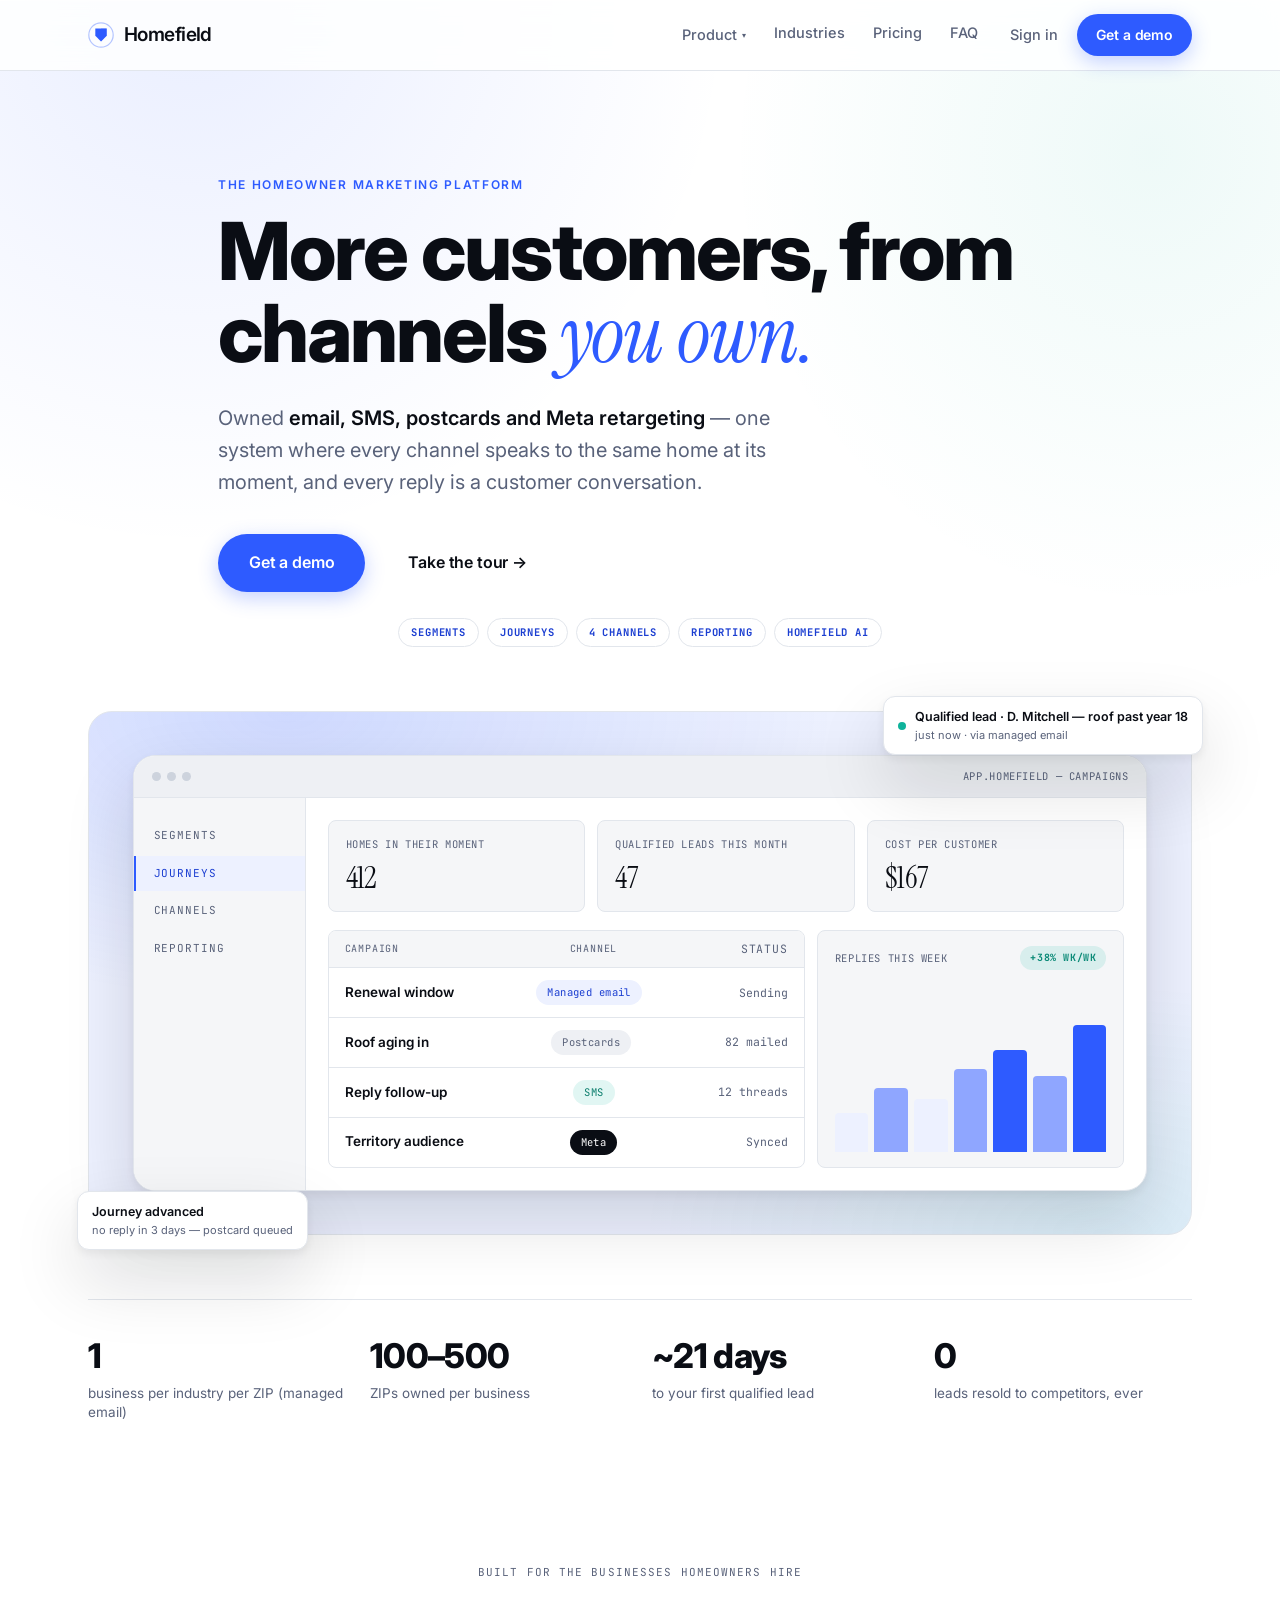
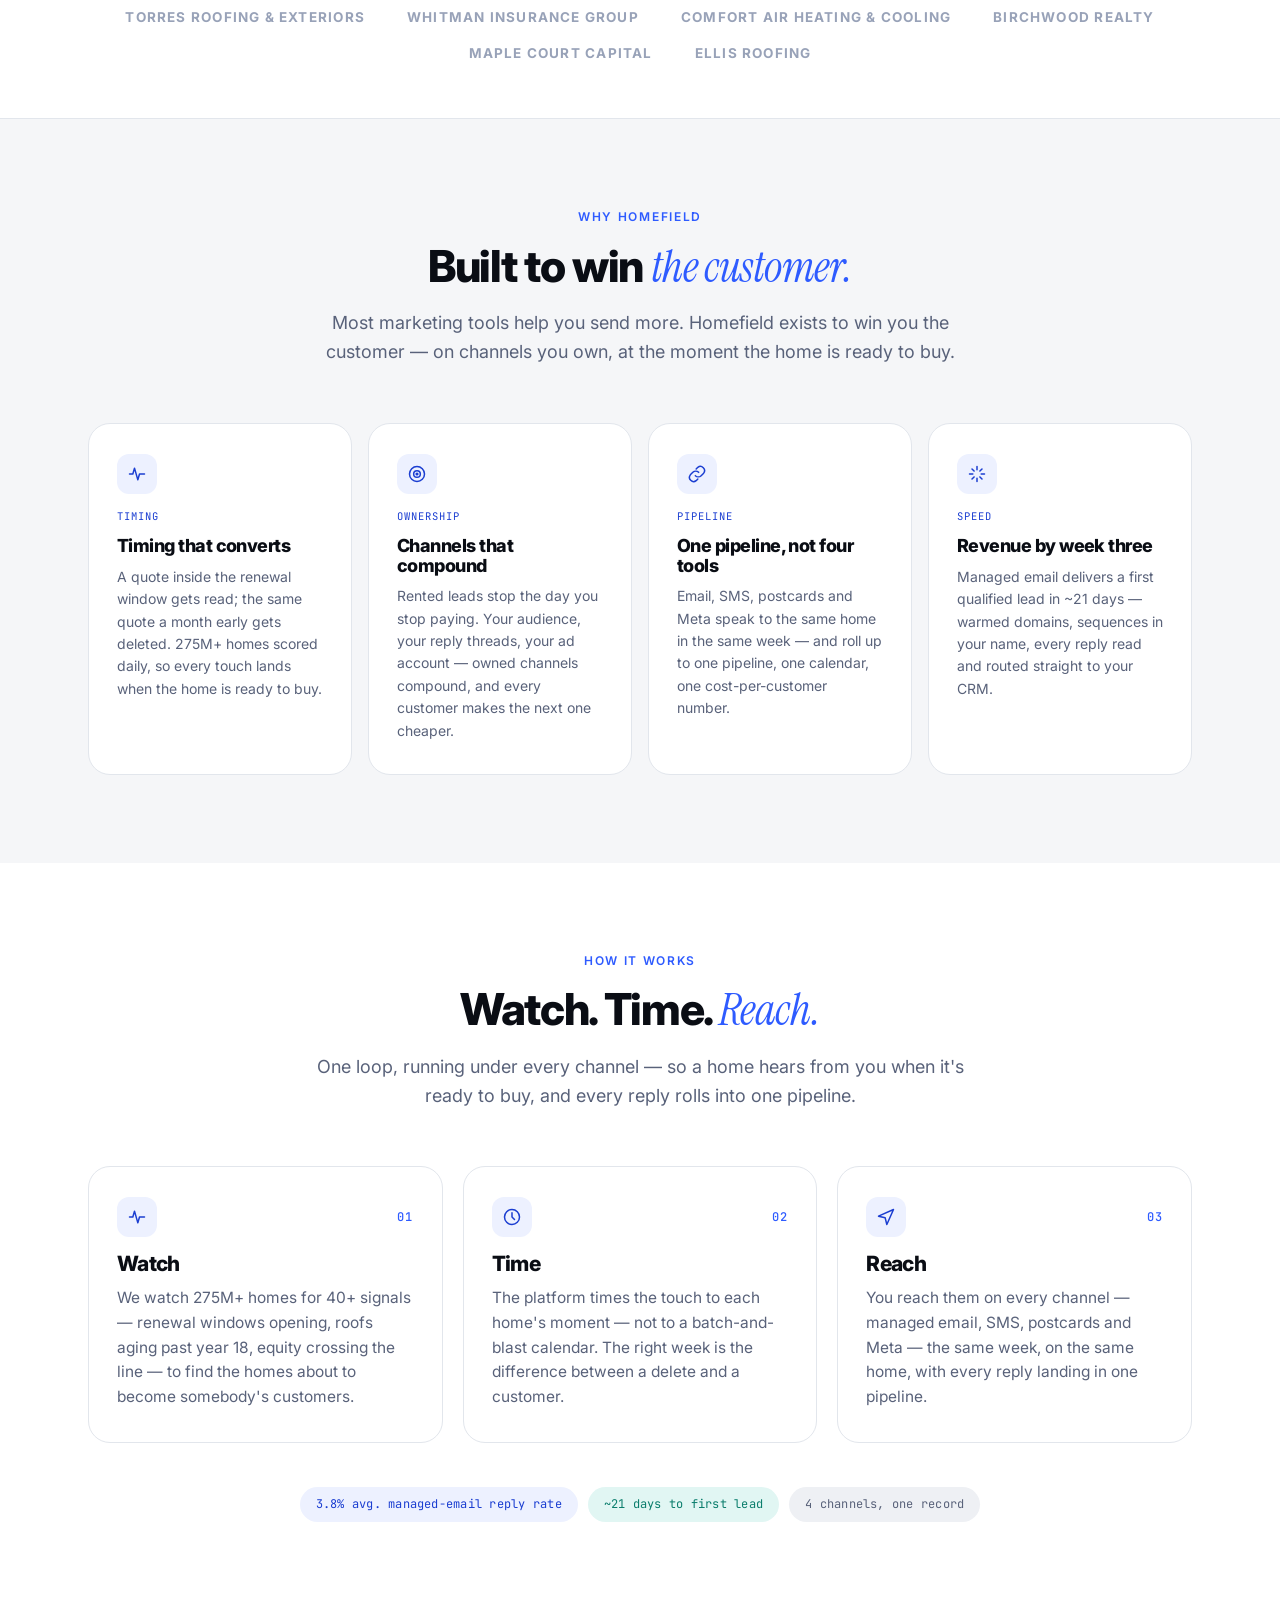
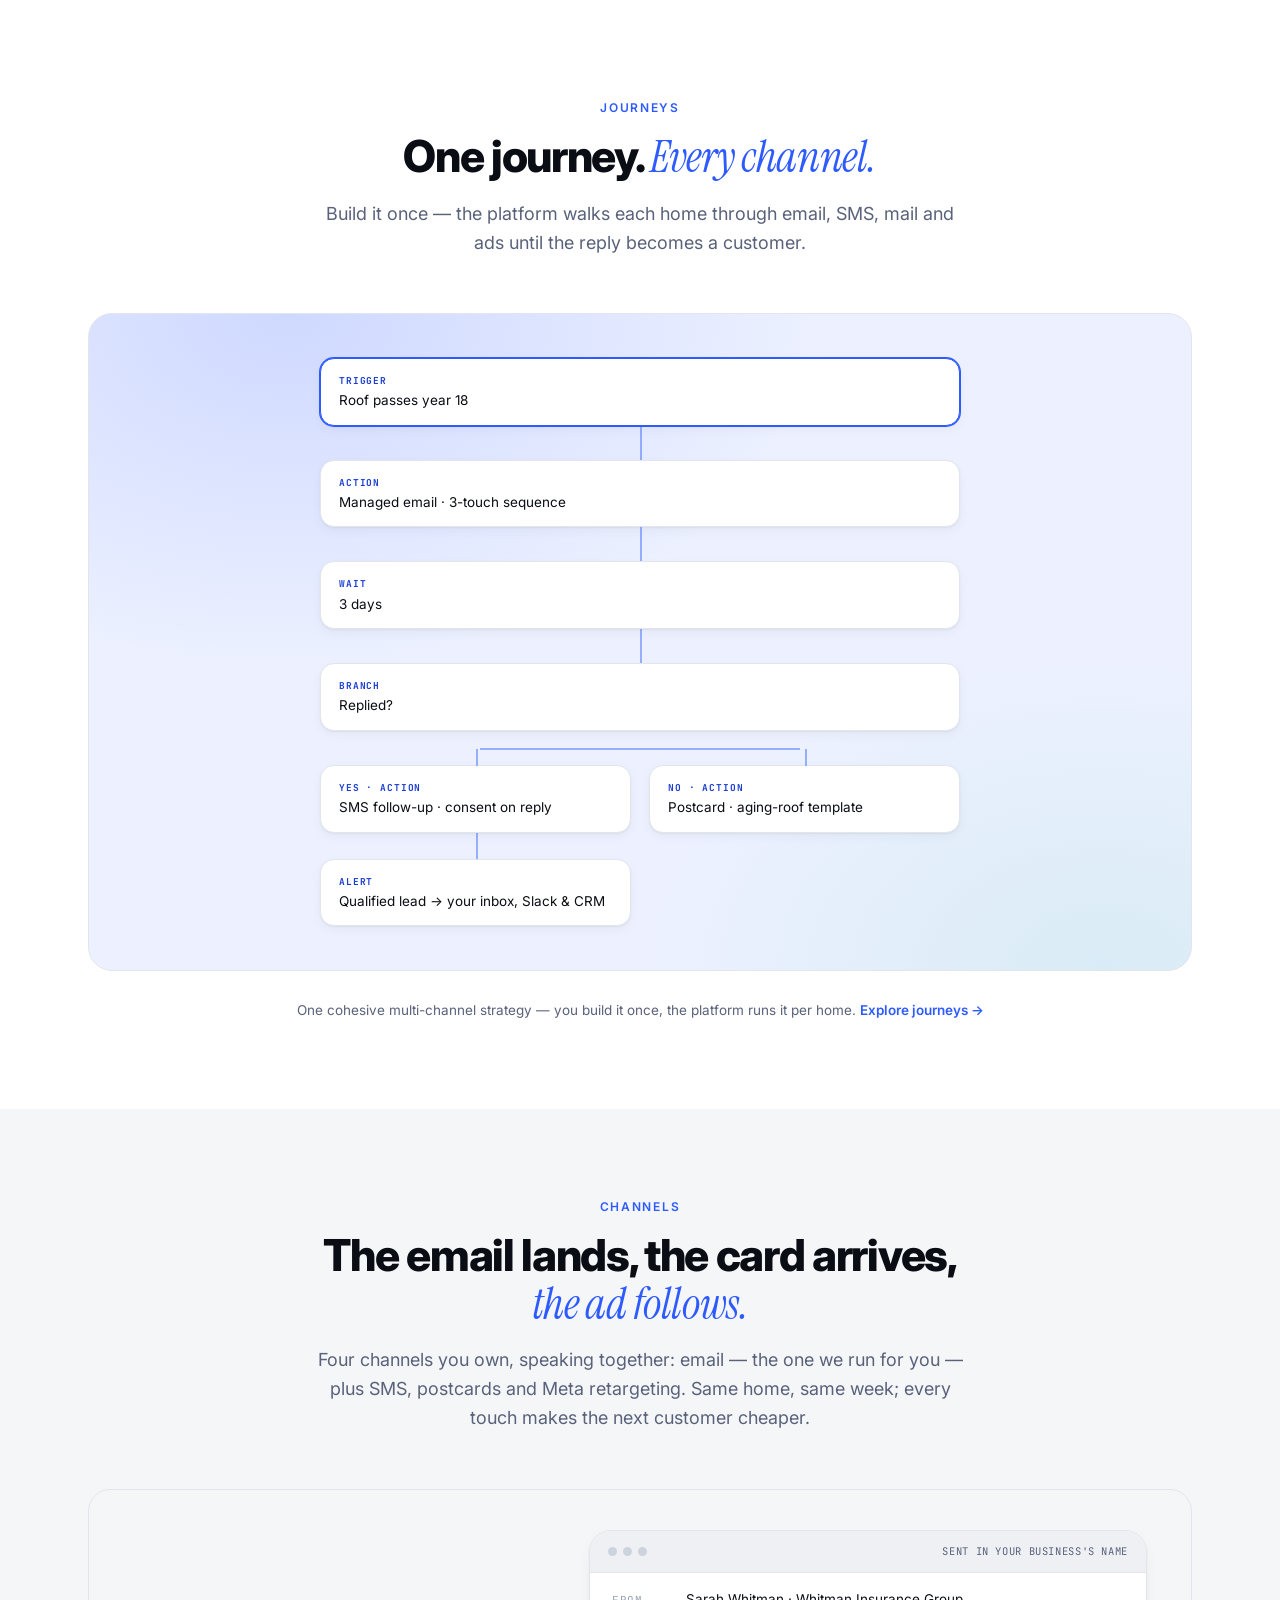
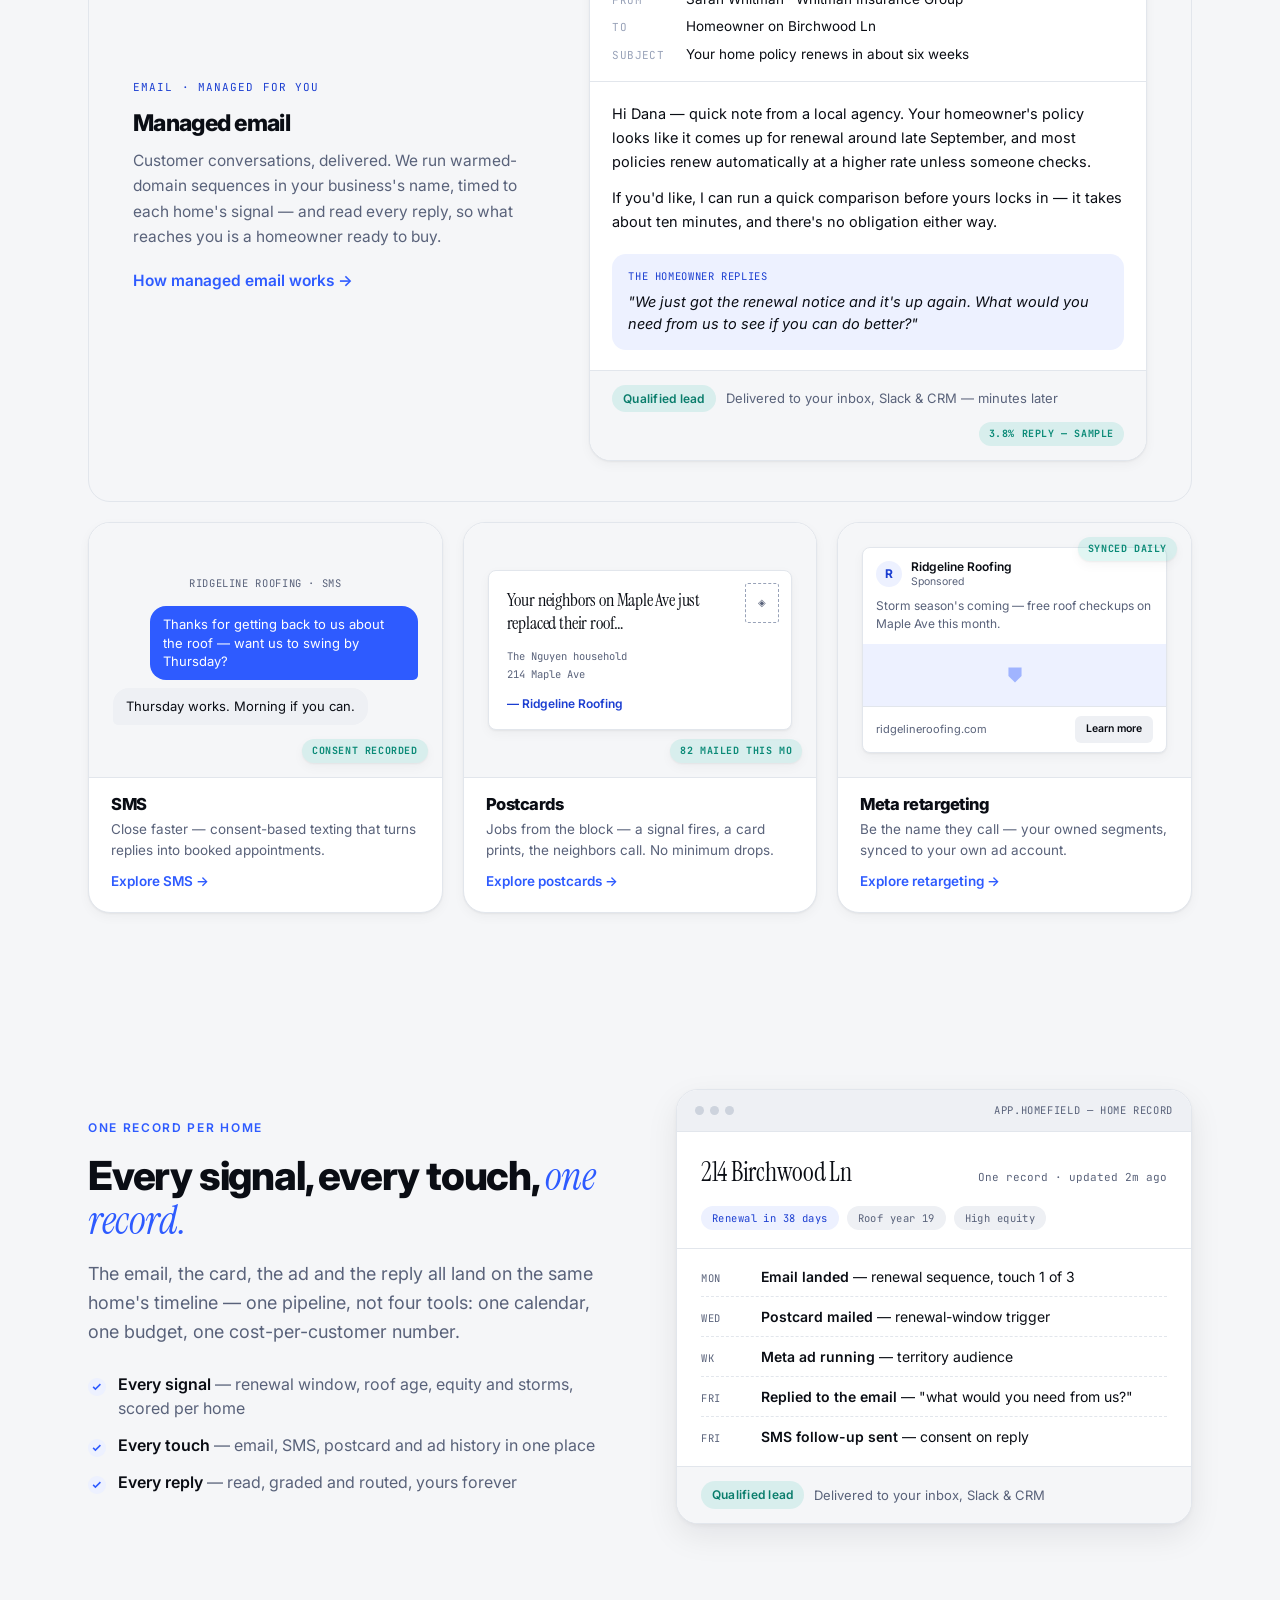
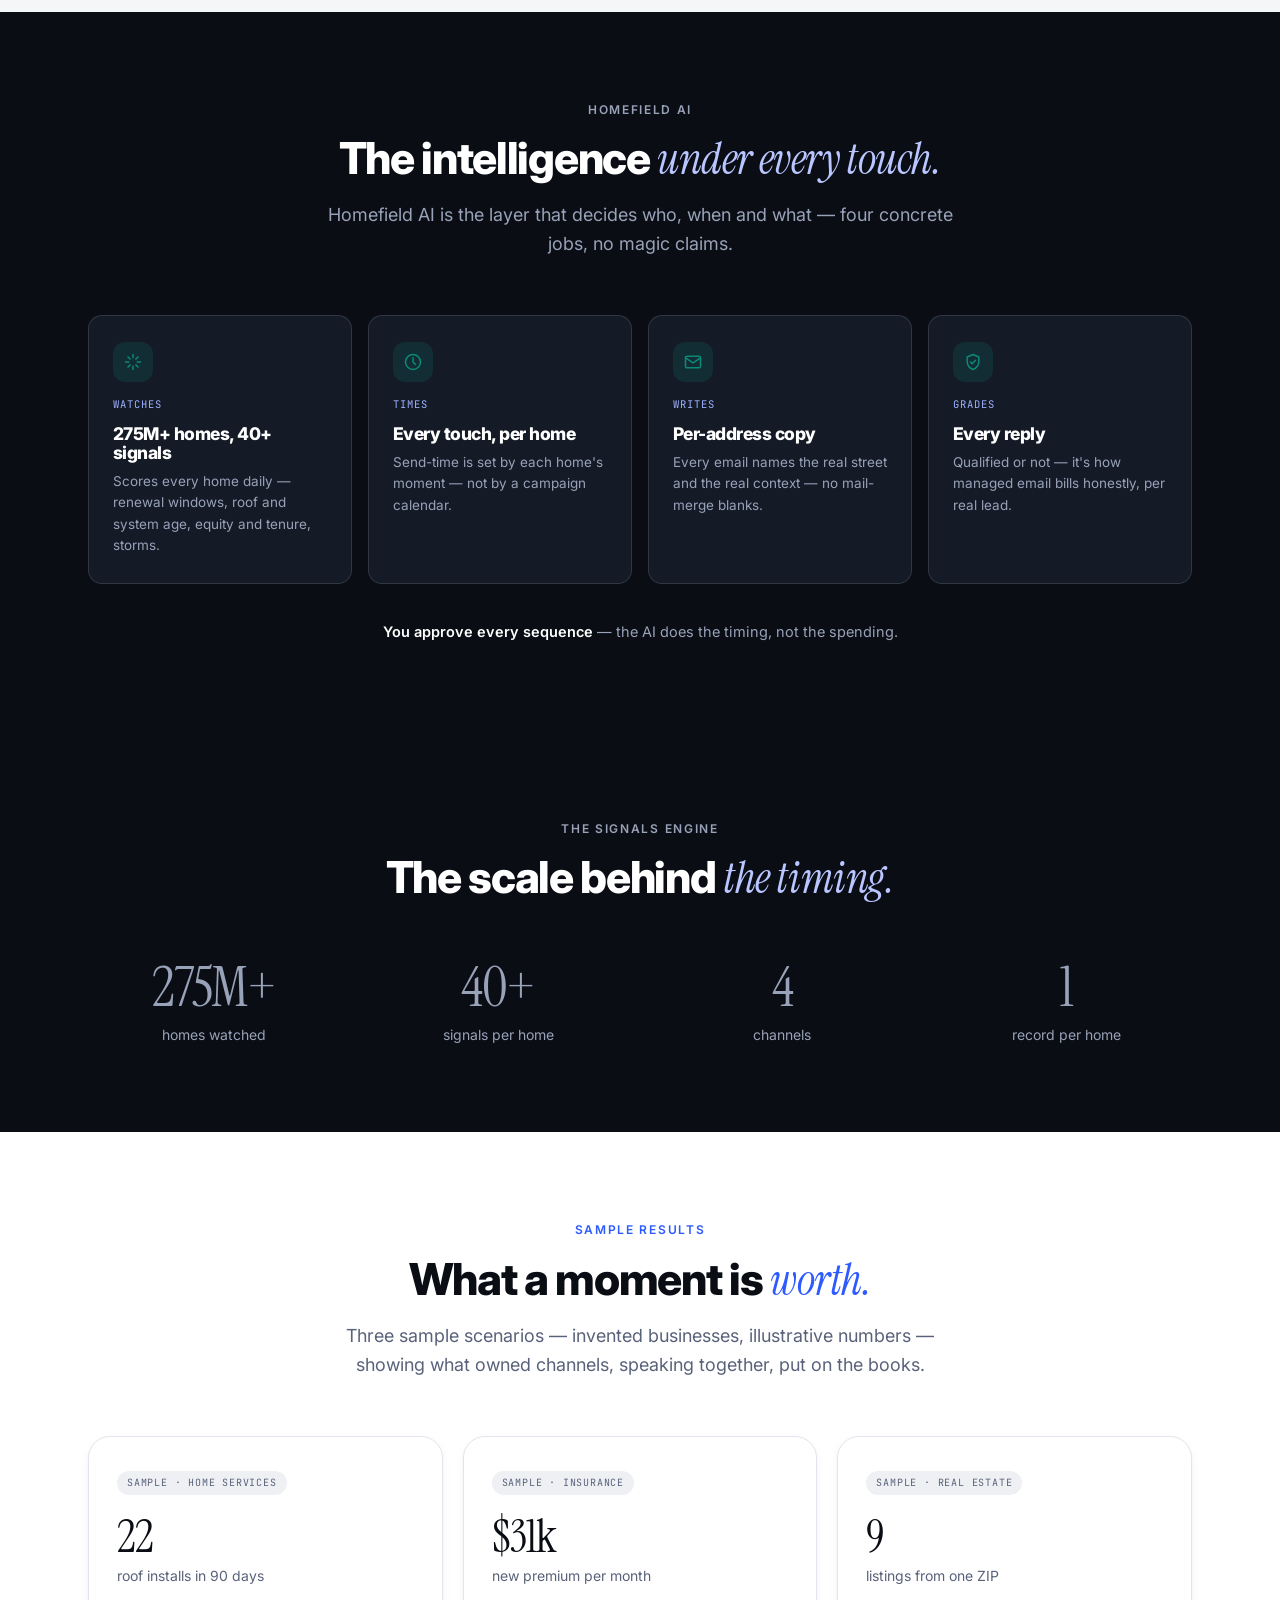
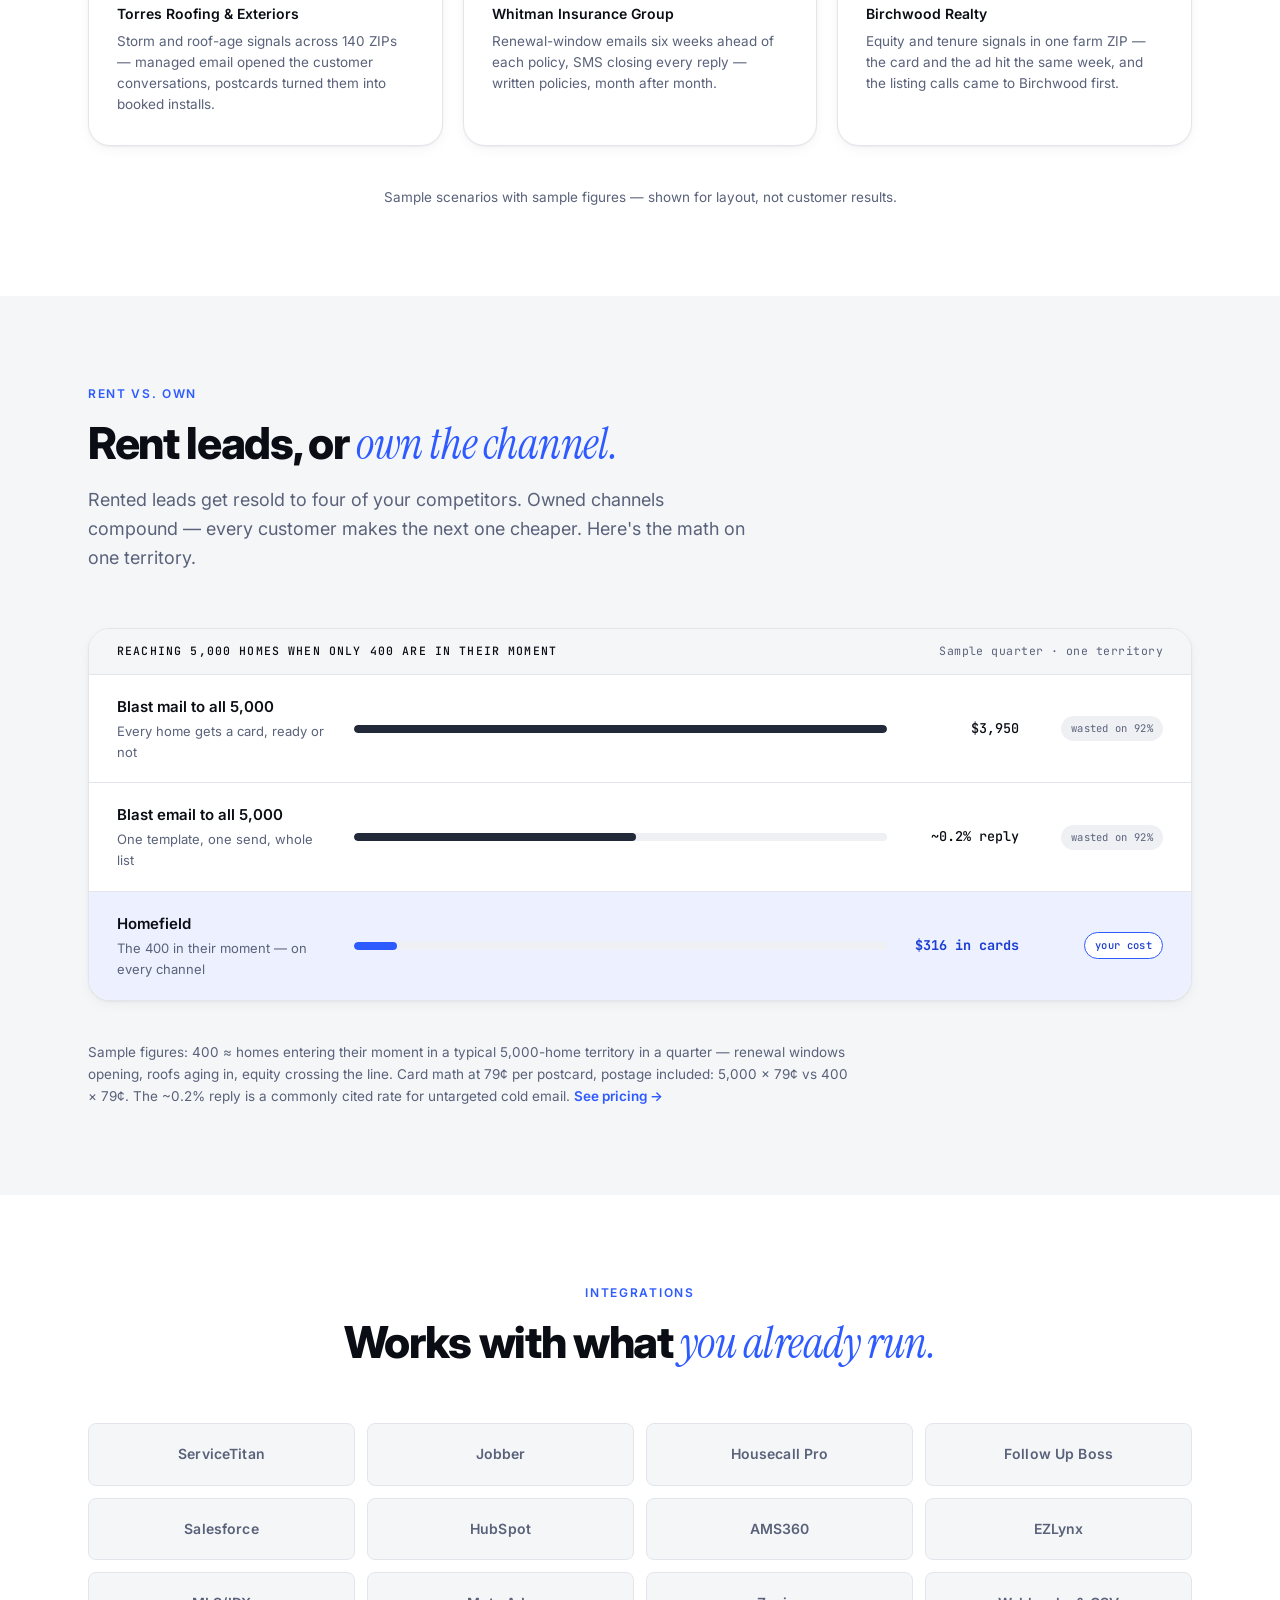
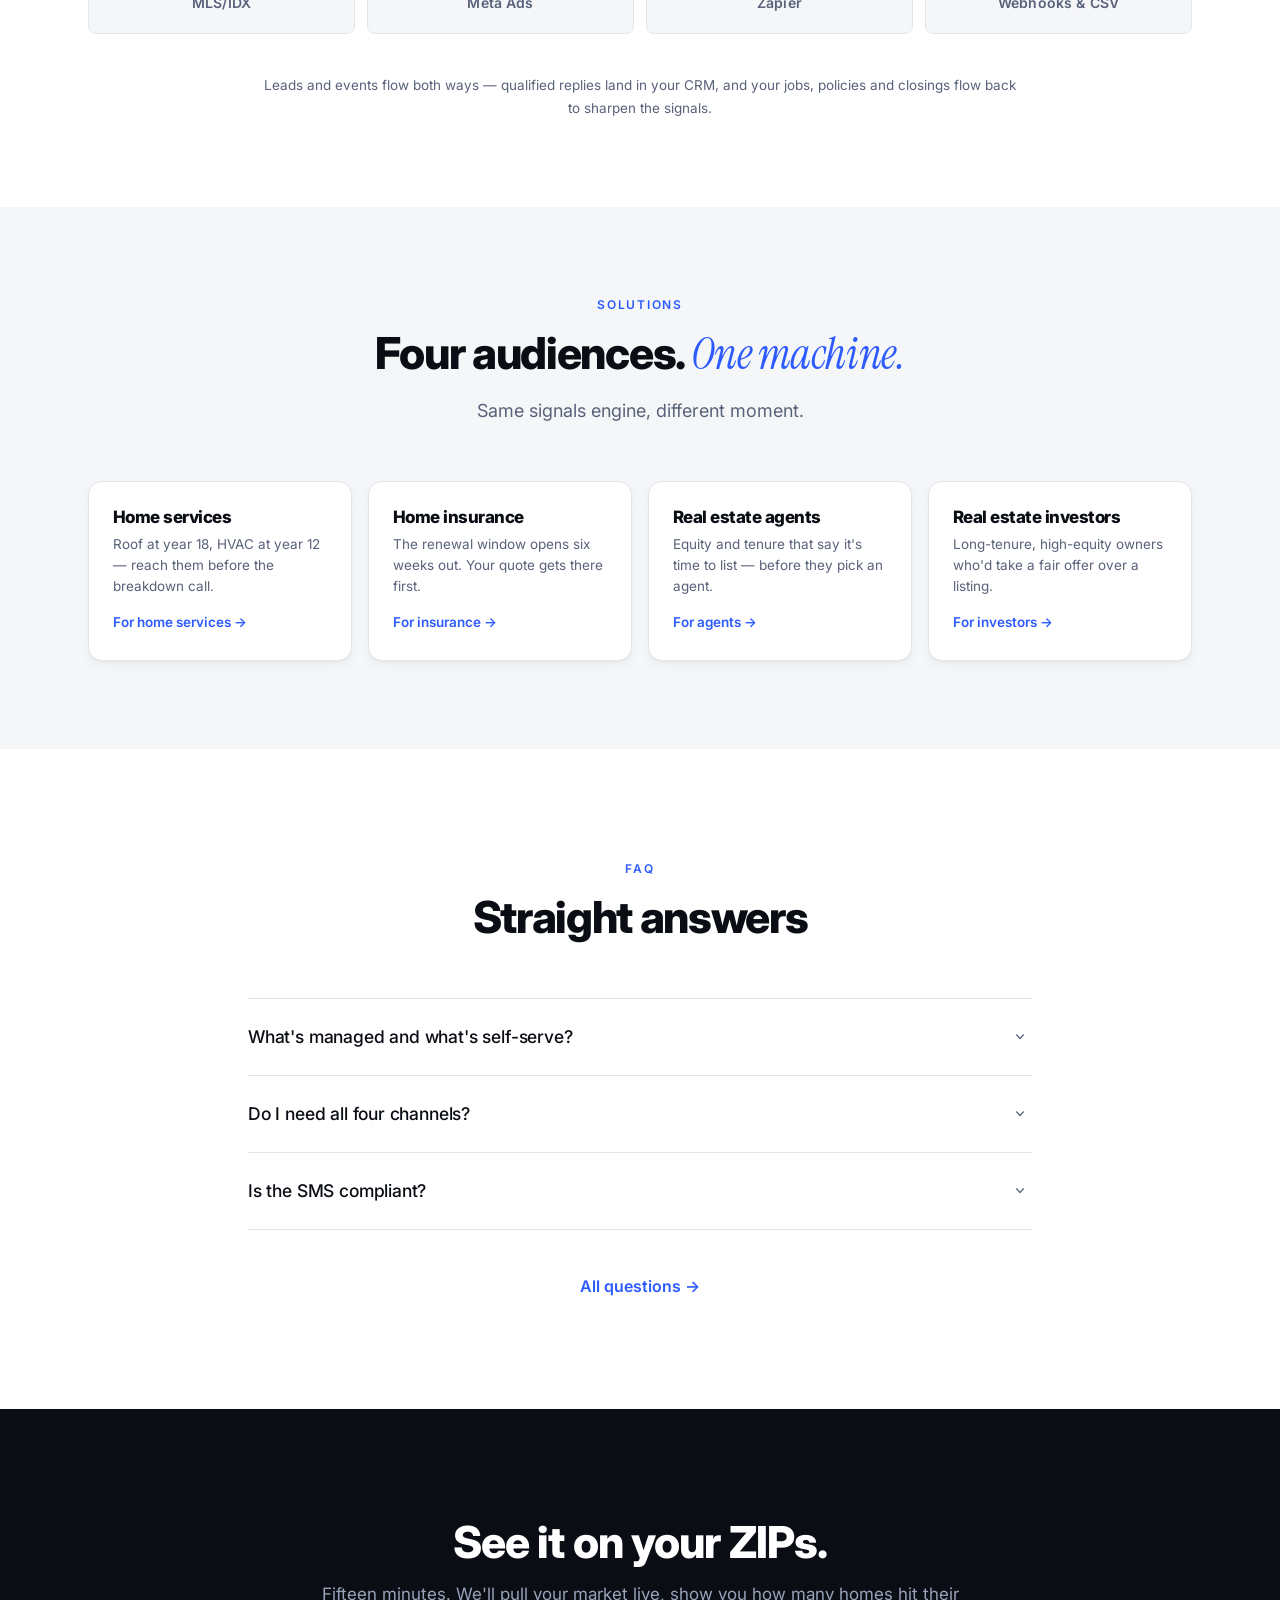
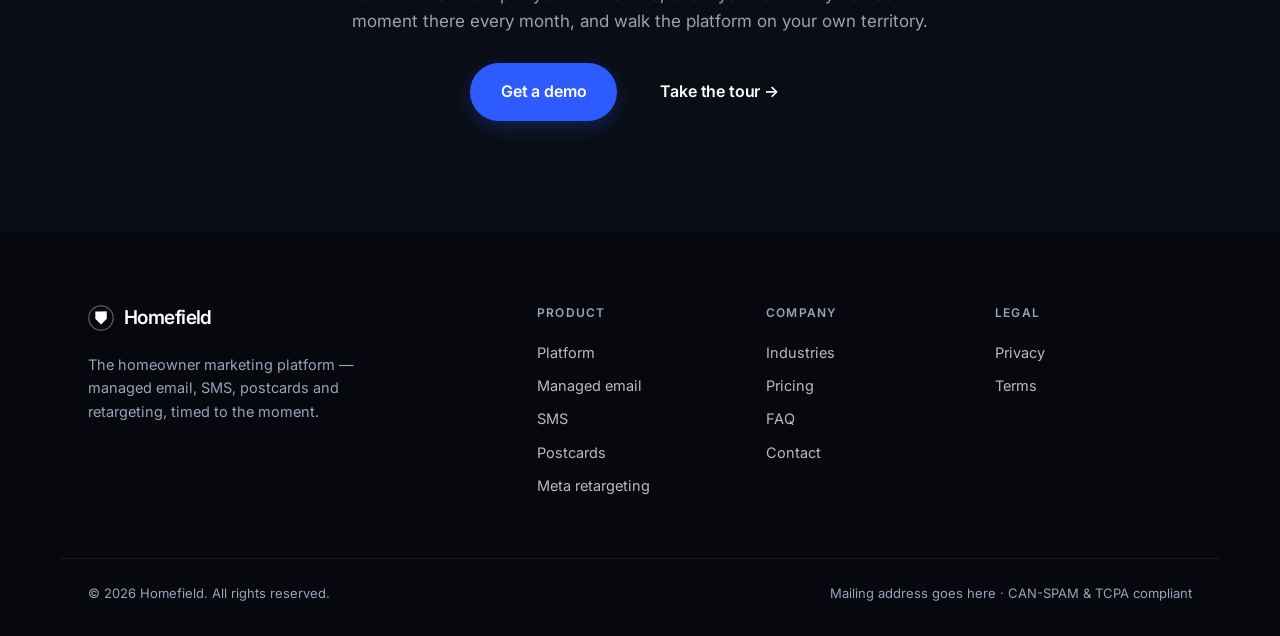
==== commit b6eb732b: "Revenue and ownership messaging pass Headlines and ledes now lead with customers and owned channels:" ====
--- a/index.html
+++ b/index.html
@@ -3,10 +3,10 @@
 <head>
 <meta charset="utf-8">
 <meta name="viewport" content="width=device-width, initial-scale=1">
-<title>Homefield — The homeowner marketing platform</title>
-<meta name="description" content="Homefield is the homeowner marketing platform — understand every home, time every message, and drive booked work across managed email, SMS, postcards, and Meta retargeting, from one platform.">
-<meta property="og:title" content="Homefield — The homeowner marketing platform">
-<meta property="og:description" content="Understand every home, time every message, and drive booked work across managed email, SMS, postcards, and Meta retargeting — from one platform.">
+<title>Homefield — More customers, from channels you own</title>
+<meta name="description" content="Homefield is the homeowner marketing platform — owned email, SMS, postcards and Meta retargeting in one system that speaks to each home at its moment, turns replies into customers, and rolls everything up to one pipeline and one cost per customer.">
+<meta property="og:title" content="Homefield — More customers, from channels you own">
+<meta property="og:description" content="Owned email, SMS, postcards and Meta retargeting — one system where every channel speaks to the same home at its moment, and every reply is a customer conversation.">
 <meta property="og:type" content="website">
 <link rel="preconnect" href="https://fonts.googleapis.com">
 <link rel="preconnect" href="https://fonts.gstatic.com" crossorigin>
@@ -352,11 +352,11 @@
   <div class="wrap hero__inner">
     <p class="eyebrow reveal">The homeowner marketing platform</p>
     <h1 class="hero__h1 reveal">
-      Homeowner marketing, <em>timed to the moment.</em>
+      More customers, from channels <em>you own.</em>
     </h1>
     <p class="hero__sub reveal">
-      Understand every home, time every message, and drive booked work across
-      <strong>managed email, SMS, postcards, and Meta retargeting</strong> — from one platform.
+      Owned <strong>email, SMS, postcards and Meta retargeting</strong> — one system where every
+      channel speaks to the same home at its moment, and every reply is a customer conversation.
     </p>
     <div class="hero__actions reveal">
       <a class="btn btn--primary btn--lg" href="https://calendly.com/zatulovebrian/call" target="_blank" rel="noopener">Get a demo</a>
@@ -451,9 +451,9 @@
 
     <ul class="hero__strip reveal" aria-label="At a glance">
       <li><span>1</span> business per industry per ZIP (managed email)</li>
-      <li><span>100–500</span> ZIPs locked per business</li>
-      <li><span>~21 days</span> to first managed-email lead</li>
-      <li><span>0</span> shared leads, ever</li>
+      <li><span>100–500</span> ZIPs owned per business</li>
+      <li><span>~21 days</span> to your first qualified lead</li>
+      <li><span>0</span> leads resold to competitors, ever</li>
     </ul>
   </div>
 </section>
@@ -479,37 +479,37 @@
   <div class="wrap">
     <div class="sechead sechead--center">
       <p class="eyebrow eyebrow--dark">Why Homefield</p>
-      <h2>Built to catch <em>the moment.</em></h2>
+      <h2>Built to win <em>the customer.</em></h2>
       <p class="lede">
-        Most marketing tools help you send more. Homefield exists to send at the right
-        time — to the homes that are actually ready.
+        Most marketing tools help you send more. Homefield exists to win you the customer —
+        on channels you own, at the moment the home is ready to buy.
       </p>
     </div>
 
     <ul class="steps hm-why">
       <li class="step">
         <div class="icn" aria-hidden="true"><svg viewBox="0 0 24 24"><path d="M3 12h4l2-7 4 14 2-7h6"/></svg></div>
-        <p class="hm-why__k">Signals</p>
-        <h3>The signals engine</h3>
-        <p>275M+ homes scored for the moment — renewal windows, roof and system age, equity and tenure, storm activity.</p>
+        <p class="hm-why__k">Timing</p>
+        <h3>Timing that converts</h3>
+        <p>A quote inside the renewal window gets read; the same quote a month early gets deleted. 275M+ homes scored daily, so every touch lands when the home is ready to buy.</p>
       </li>
       <li class="step">
         <div class="icn" aria-hidden="true"><svg viewBox="0 0 24 24"><circle cx="12" cy="12" r="9"/><circle cx="12" cy="12" r="4"/><circle cx="12" cy="12" r="1"/></svg></div>
-        <p class="hm-why__k">Channels</p>
-        <h3>Omnichannel</h3>
-        <p>Email, SMS, postcards and Meta on one calendar — so the touches stack instead of colliding.</p>
+        <p class="hm-why__k">Ownership</p>
+        <h3>Channels that compound</h3>
+        <p>Rented leads stop the day you stop paying. Your audience, your reply threads, your ad account — owned channels compound, and every customer makes the next one cheaper.</p>
       </li>
       <li class="step">
         <div class="icn" aria-hidden="true"><svg viewBox="0 0 24 24"><path d="M10 14a5 5 0 0 0 7 0l3-3a5 5 0 0 0-7-7l-2 2"/><path d="M14 10a5 5 0 0 0-7 0l-3 3a5 5 0 0 0 7 7l2-2"/></svg></div>
-        <p class="hm-why__k">Data</p>
-        <h3>One record per home</h3>
-        <p>Every signal, every touch and every reply on one timeline, per home — not scattered across five tools.</p>
+        <p class="hm-why__k">Pipeline</p>
+        <h3>One pipeline, not four tools</h3>
+        <p>Email, SMS, postcards and Meta speak to the same home in the same week — and roll up to one pipeline, one calendar, one cost-per-customer number.</p>
       </li>
       <li class="step">
         <div class="icn" aria-hidden="true"><svg viewBox="0 0 24 24"><path d="M12 3v4M12 17v4M3 12h4M17 12h4M6 6l2.5 2.5M15.5 15.5 18 18M18 6l-2.5 2.5M8.5 15.5 6 18"/></svg></div>
-        <p class="hm-why__k">Service</p>
-        <h3>Done-for-you email</h3>
-        <p>Managed email runs the hardest channel for you — warmed domains, written sequences, every reply read.</p>
+        <p class="hm-why__k">Speed</p>
+        <h3>Revenue by week three</h3>
+        <p>Managed email delivers a first qualified lead in ~21 days — warmed domains, sequences in your name, every reply read and routed straight to your CRM.</p>
       </li>
     </ul>
   </div>
@@ -522,8 +522,8 @@
       <p class="eyebrow eyebrow--dark">How it works</p>
       <h2>Watch. Time. <em>Reach.</em></h2>
       <p class="lede">
-        One loop, running under every channel — so a home hears from you when it's ready,
-        not when a list vendor sold its address.
+        One loop, running under every channel — so a home hears from you when it's ready
+        to buy, and every reply rolls into one pipeline.
       </p>
     </div>
 
@@ -534,7 +534,7 @@
           <p class="step__n">01</p>
         </div>
         <h3>Watch</h3>
-        <p>We watch 275M+ homes for 40+ signals — renewal windows opening, roofs aging past year 18, equity crossing the line, storms passing over.</p>
+        <p>We watch 275M+ homes for 40+ signals — renewal windows opening, roofs aging past year 18, equity crossing the line — to find the homes about to become somebody's customers.</p>
       </li>
       <li class="step">
         <div class="hm-step__top">
@@ -542,7 +542,7 @@
           <p class="step__n">02</p>
         </div>
         <h3>Time</h3>
-        <p>The platform times the touch to each home's moment — not to a batch-and-blast calendar. The message goes when the signal fires.</p>
+        <p>The platform times the touch to each home's moment — not to a batch-and-blast calendar. The right week is the difference between a delete and a customer.</p>
       </li>
       <li class="step">
         <div class="hm-step__top">
@@ -550,7 +550,7 @@
           <p class="step__n">03</p>
         </div>
         <h3>Reach</h3>
-        <p>You reach them on every channel — managed email, SMS, postcards and Meta — the same week, on the same home, from one dashboard.</p>
+        <p>You reach them on every channel — managed email, SMS, postcards and Meta — the same week, on the same home, with every reply landing in one pipeline.</p>
       </li>
     </ul>
 
@@ -571,7 +571,7 @@
       <h2>One journey. <em>Every channel.</em></h2>
       <p class="lede">
         Build it once — the platform walks each home through email, SMS, mail and ads
-        as it responds.
+        until the reply becomes a customer.
       </p>
     </div>
 
@@ -630,8 +630,9 @@
       <p class="eyebrow eyebrow--dark">Channels</p>
       <h2>The email lands, the card arrives, <em>the ad follows.</em></h2>
       <p class="lede">
-        Four channels, one signals engine: email — the one we run for you — plus SMS, postcards
-        and Meta retargeting. Same home, same week; each touch makes the others convert better.
+        Four channels you own, speaking together: email — the one we run for you — plus SMS,
+        postcards and Meta retargeting. Same home, same week; every touch makes the next
+        customer cheaper.
       </p>
     </div>
 
@@ -641,9 +642,9 @@
         <p class="hm-chanmail__k">Email · Managed for you</p>
         <h3>Managed email</h3>
         <p>
-          We run warmed-domain campaigns in your business's name, timed to each home's
-          signal — and read every reply, so what reaches you is a homeowner asking
-          for a quote.
+          Customer conversations, delivered. We run warmed-domain sequences in your
+          business's name, timed to each home's signal — and read every reply, so what
+          reaches you is a homeowner ready to buy.
         </p>
         <p><a class="hm-link" href="managed-email.html">How managed email works →</a></p>
       </div>
@@ -690,7 +691,7 @@
         </div>
         <div class="hm-chan__cap">
           <h3>SMS</h3>
-          <p>Consent-aware follow-up texting — for homeowners who replied or opted in.</p>
+          <p>Close faster — consent-based texting that turns replies into booked appointments.</p>
           <a class="hm-link" href="sms.html">Explore SMS →</a>
         </div>
       </div>
@@ -707,7 +708,7 @@
         </div>
         <div class="hm-chan__cap">
           <h3>Postcards</h3>
-          <p>Triggered mail — a signal fires, a card prints. No minimum drops.</p>
+          <p>Jobs from the block — a signal fires, a card prints, the neighbors call. No minimum drops.</p>
           <a class="hm-link" href="postcards.html">Explore postcards →</a>
         </div>
       </div>
@@ -732,7 +733,7 @@
         </div>
         <div class="hm-chan__cap">
           <h3>Meta retargeting</h3>
-          <p>Your homeowner segments, synced to Meta as custom audiences.</p>
+          <p>Be the name they call — your owned segments, synced to your own ad account.</p>
           <a class="hm-link" href="retargeting.html">Explore retargeting →</a>
         </div>
       </div>
@@ -749,8 +750,8 @@
         <h2>Every signal, every touch, <em>one record.</em></h2>
         <p class="lede">
           The email, the card, the ad and the reply all land on the same home's timeline —
-          so you manage every channel from one dashboard: one calendar, one budget, one
-          strategy per home.
+          one pipeline, not four tools: one calendar, one budget, one cost-per-customer
+          number.
         </p>
         <ul class="ticks">
           <li><strong>Every signal</strong> — renewal window, roof age, equity and storms, scored per home</li>
@@ -858,7 +859,7 @@
       <h2>What a moment is <em>worth.</em></h2>
       <p class="lede">
         Three sample scenarios — invented businesses, illustrative numbers — showing what
-        timed beats blasted looks like on the books.
+        owned channels, speaking together, put on the books.
       </p>
     </div>
 
@@ -869,21 +870,21 @@
         <p class="hm-res__num">22</p>
         <p class="hm-res__unit">roof installs in 90 days</p>
         <p class="hm-res__who">Torres Roofing &amp; Exteriors</p>
-        <p class="hm-res__story">Storm and roof-age signals across 140 ZIPs — managed email opened the door, postcards followed.</p>
+        <p class="hm-res__story">Storm and roof-age signals across 140 ZIPs — managed email opened the customer conversations, postcards turned them into booked installs.</p>
       </div>
       <div class="hm-res__card">
         <p class="hm-res__tag">Sample · Insurance</p>
         <p class="hm-res__num">$31k</p>
         <p class="hm-res__unit">new premium per month</p>
         <p class="hm-res__who">Whitman Insurance Group</p>
-        <p class="hm-res__story">Renewal-window emails six weeks ahead of each policy, SMS follow-up on every reply.</p>
+        <p class="hm-res__story">Renewal-window emails six weeks ahead of each policy, SMS closing every reply — written policies, month after month.</p>
       </div>
       <div class="hm-res__card">
         <p class="hm-res__tag">Sample · Real estate</p>
         <p class="hm-res__num">9</p>
         <p class="hm-res__unit">listings from one ZIP</p>
         <p class="hm-res__who">Birchwood Realty</p>
-        <p class="hm-res__story">Equity and tenure signals in one farm ZIP — the card arrives the week the ad starts running.</p>
+        <p class="hm-res__story">Equity and tenure signals in one farm ZIP — the card and the ad hit the same week, and the listing calls came to Birchwood first.</p>
       </div>
     </div>
 
@@ -897,11 +898,11 @@
 <section class="section section--tight section--paper">
   <div class="wrap">
     <div class="sechead">
-      <p class="eyebrow eyebrow--dark">Timed vs. blasted</p>
-      <h2>Most of any blast is wasted. <em>The moment isn't.</em></h2>
+      <p class="eyebrow eyebrow--dark">Rent vs. own</p>
+      <h2>Rent leads, or <em>own the channel.</em></h2>
       <p class="lede">
-        In a typical 5,000-home territory, roughly 400 homes enter their moment in a given
-        quarter. Blasting the other 4,600 isn't marketing — it's spend.
+        Rented leads get resold to four of your competitors. Owned channels compound —
+        every customer makes the next one cheaper. Here's the math on one territory.
       </p>
     </div>
 
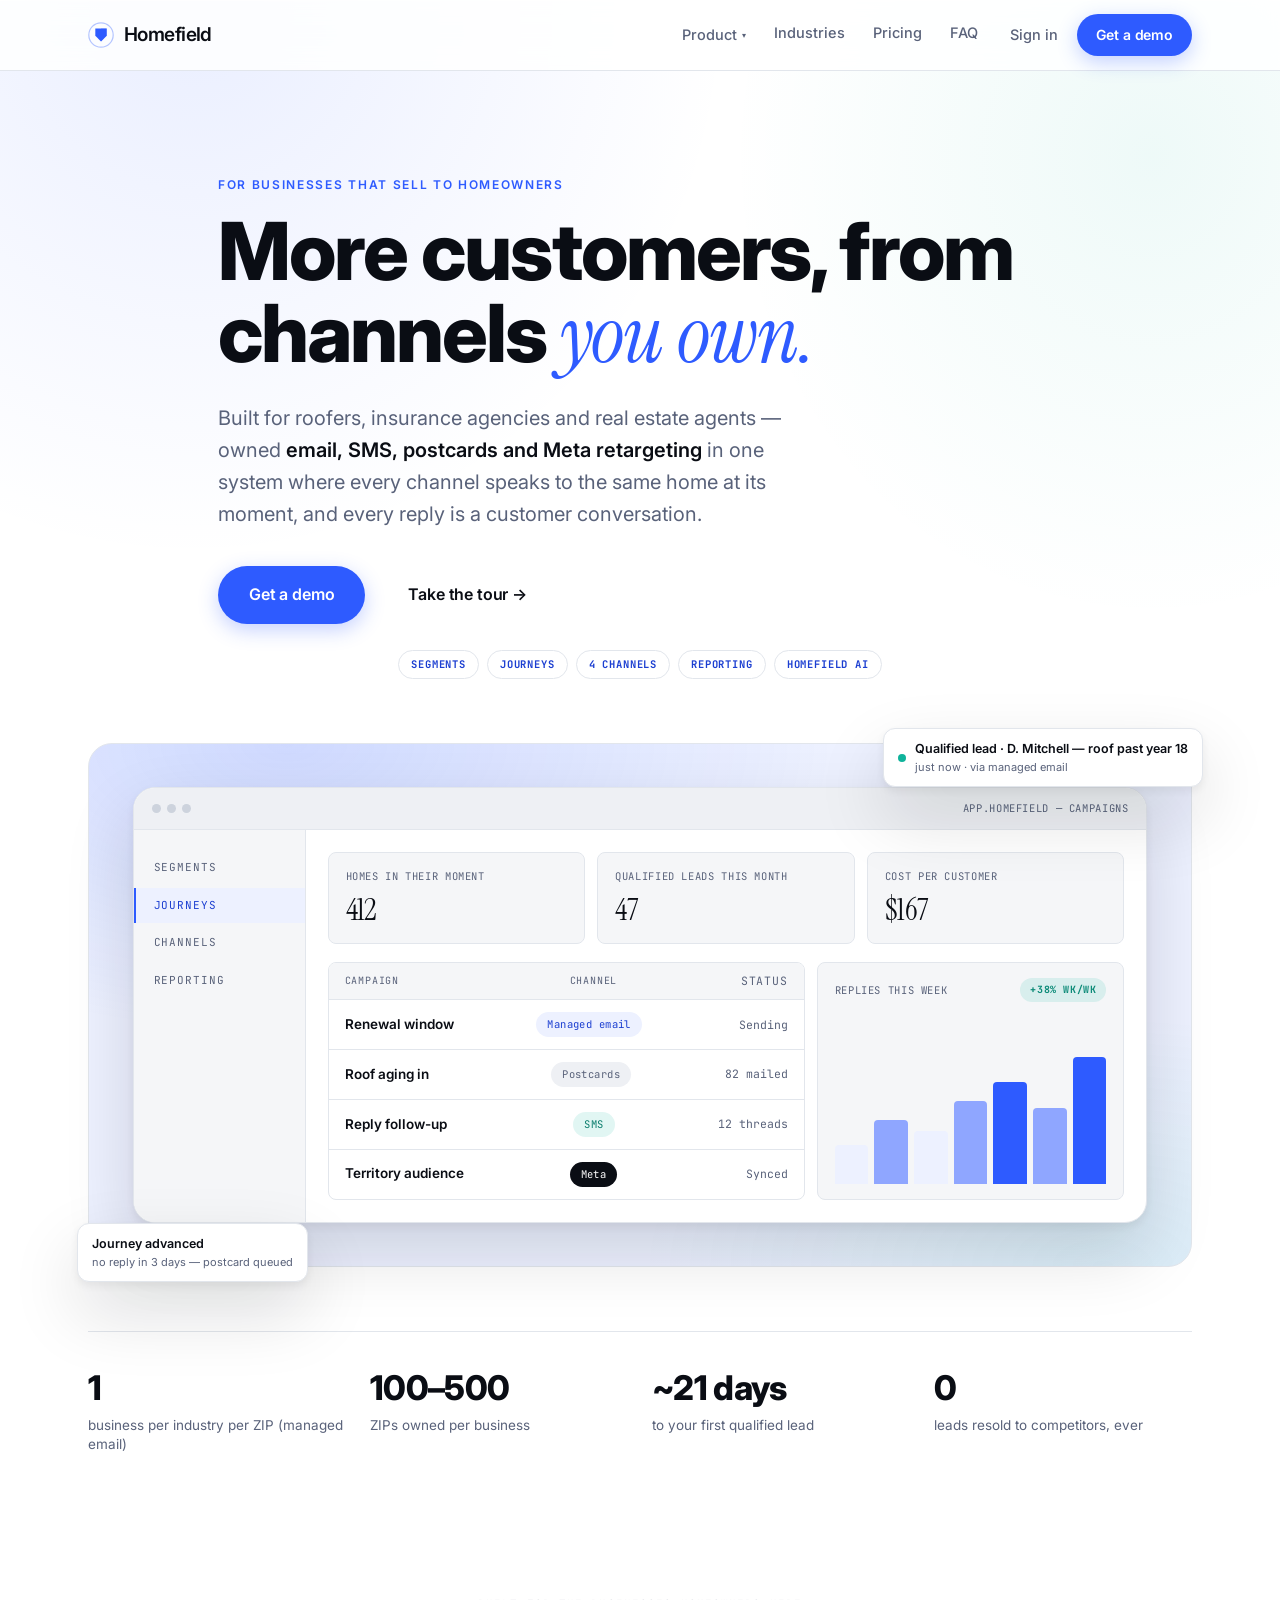
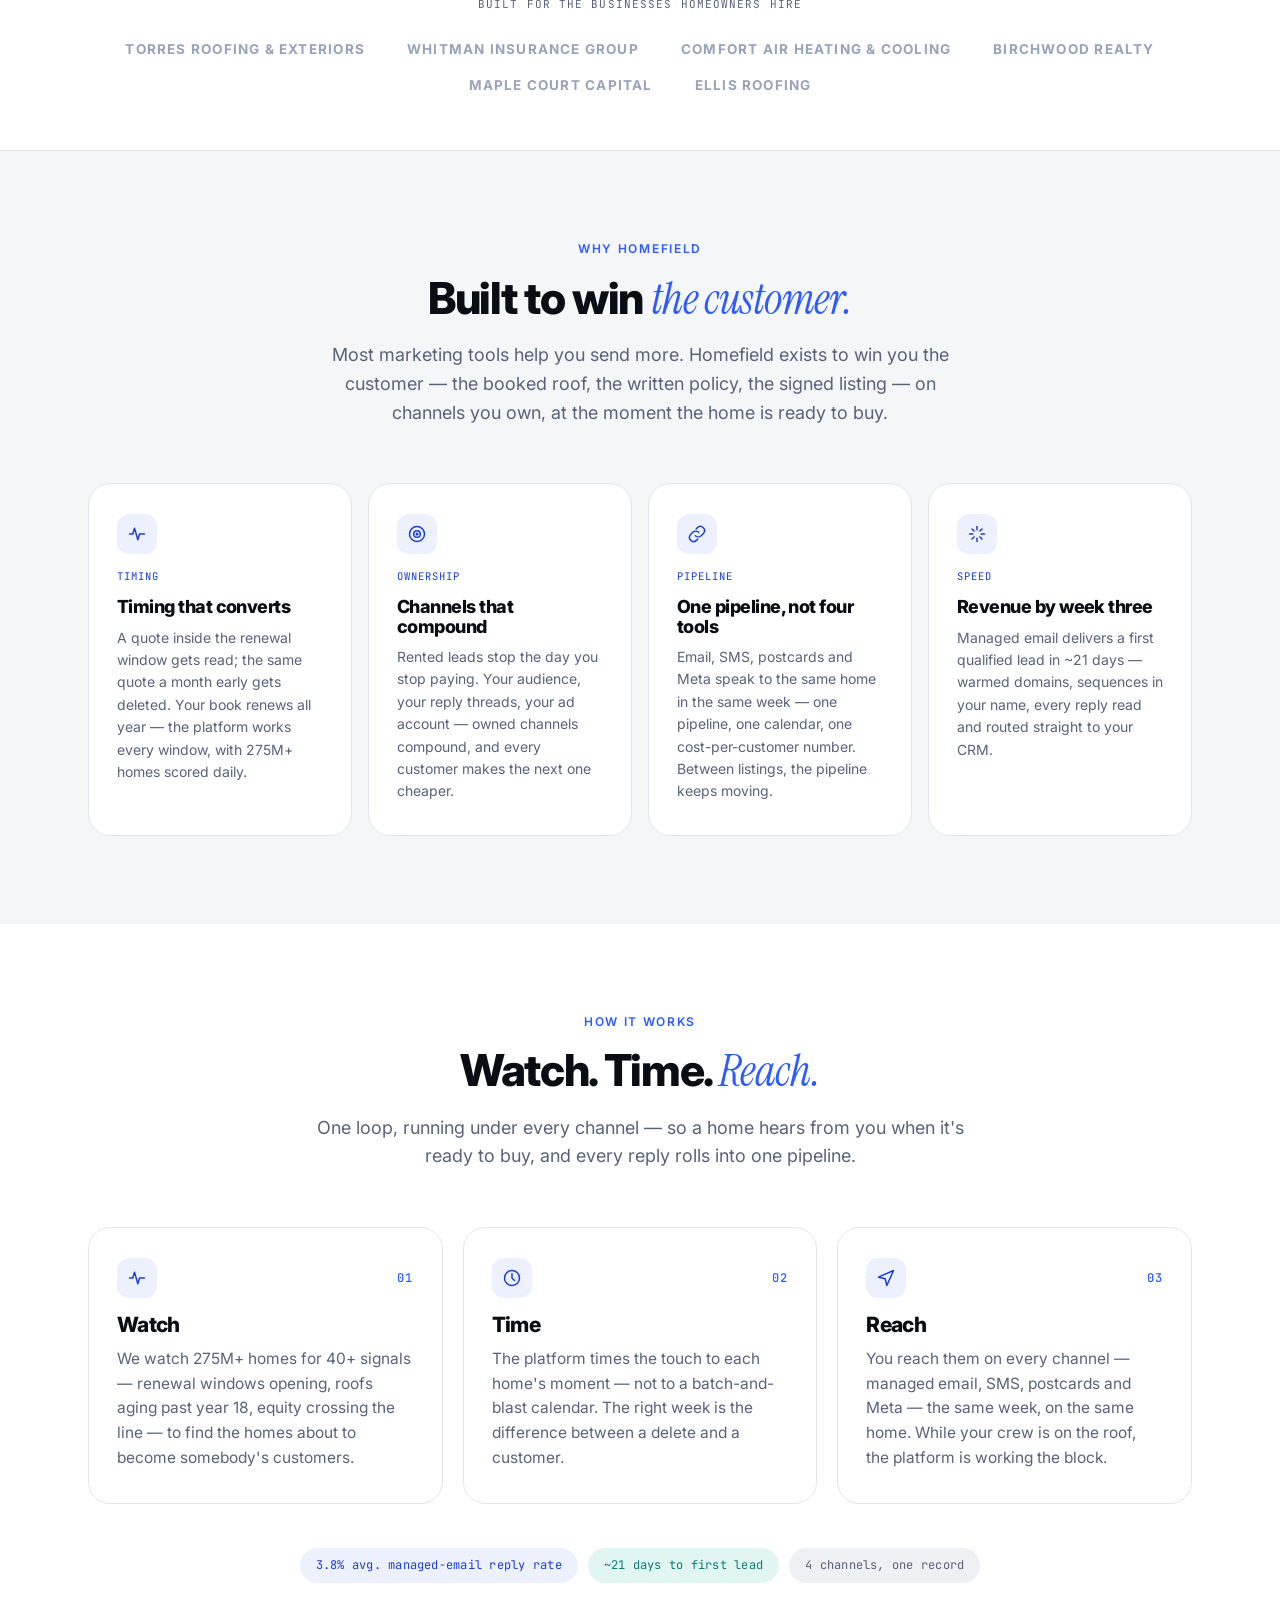
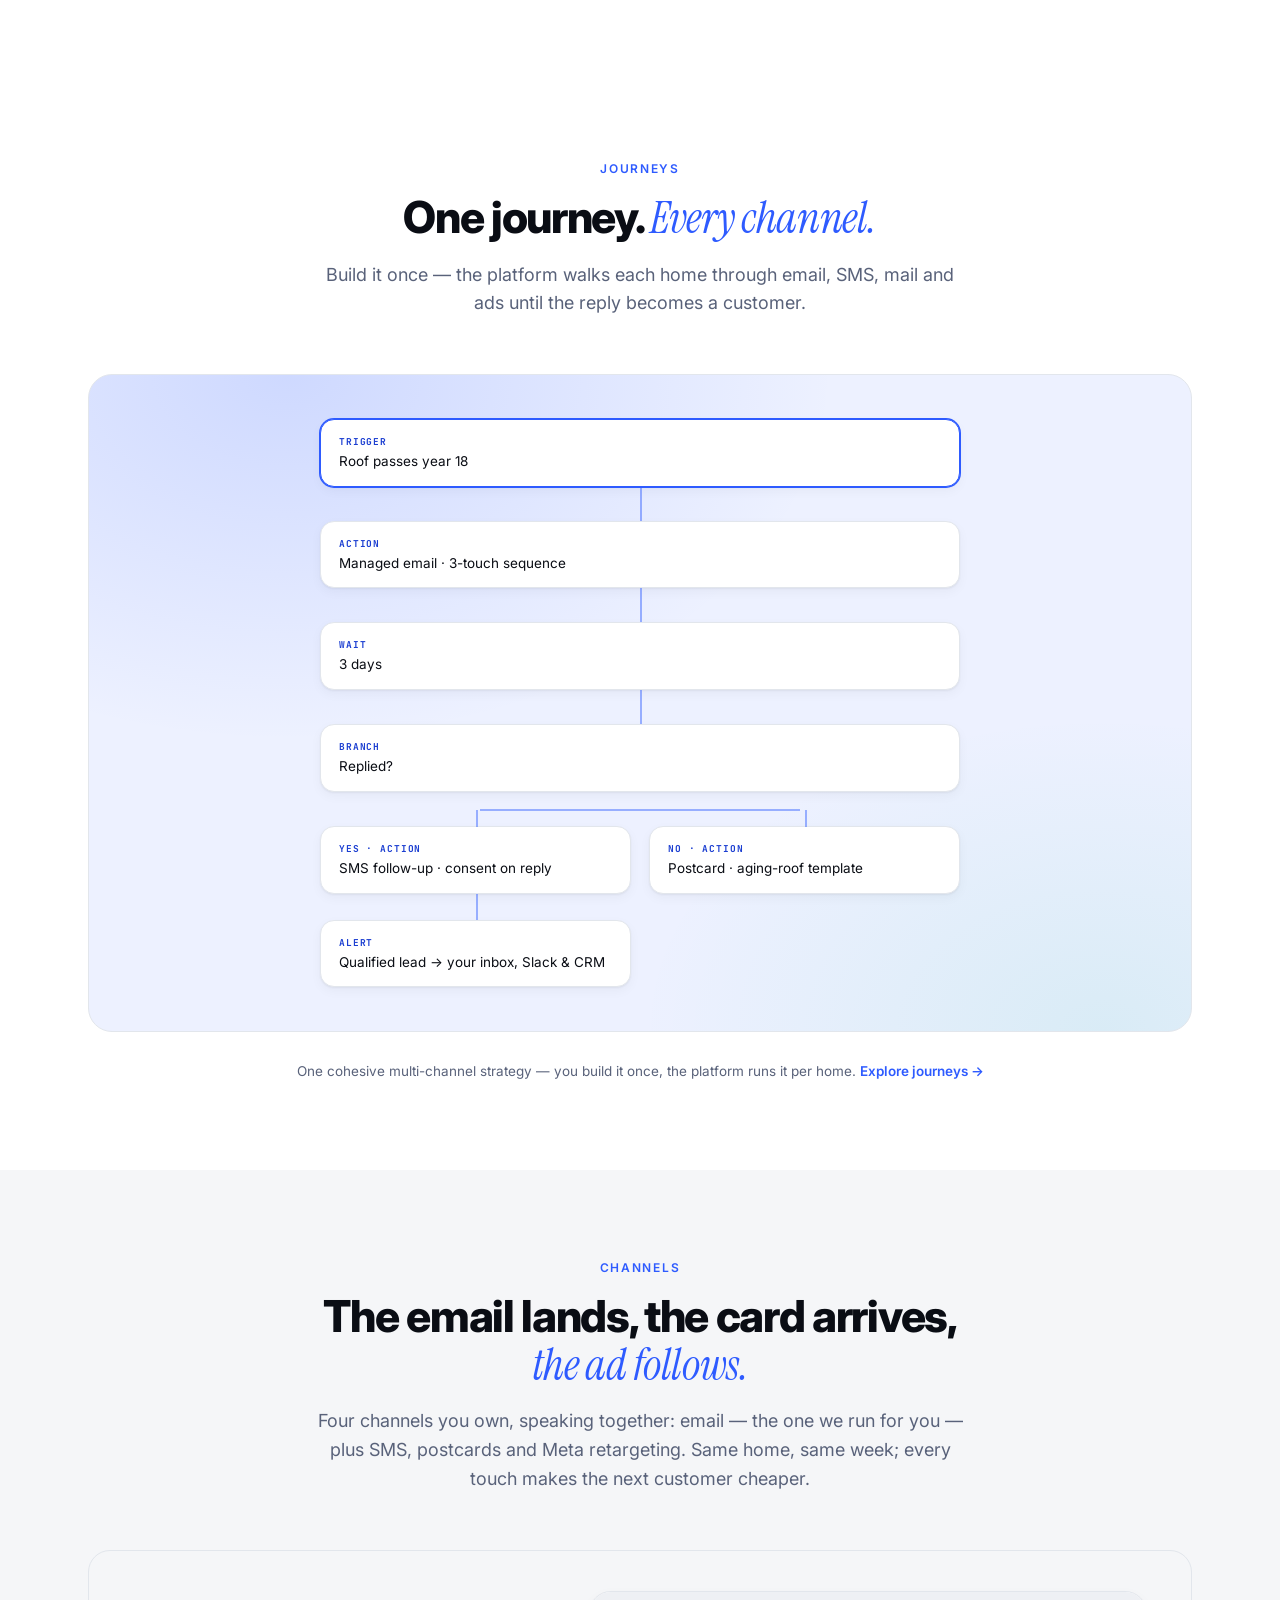
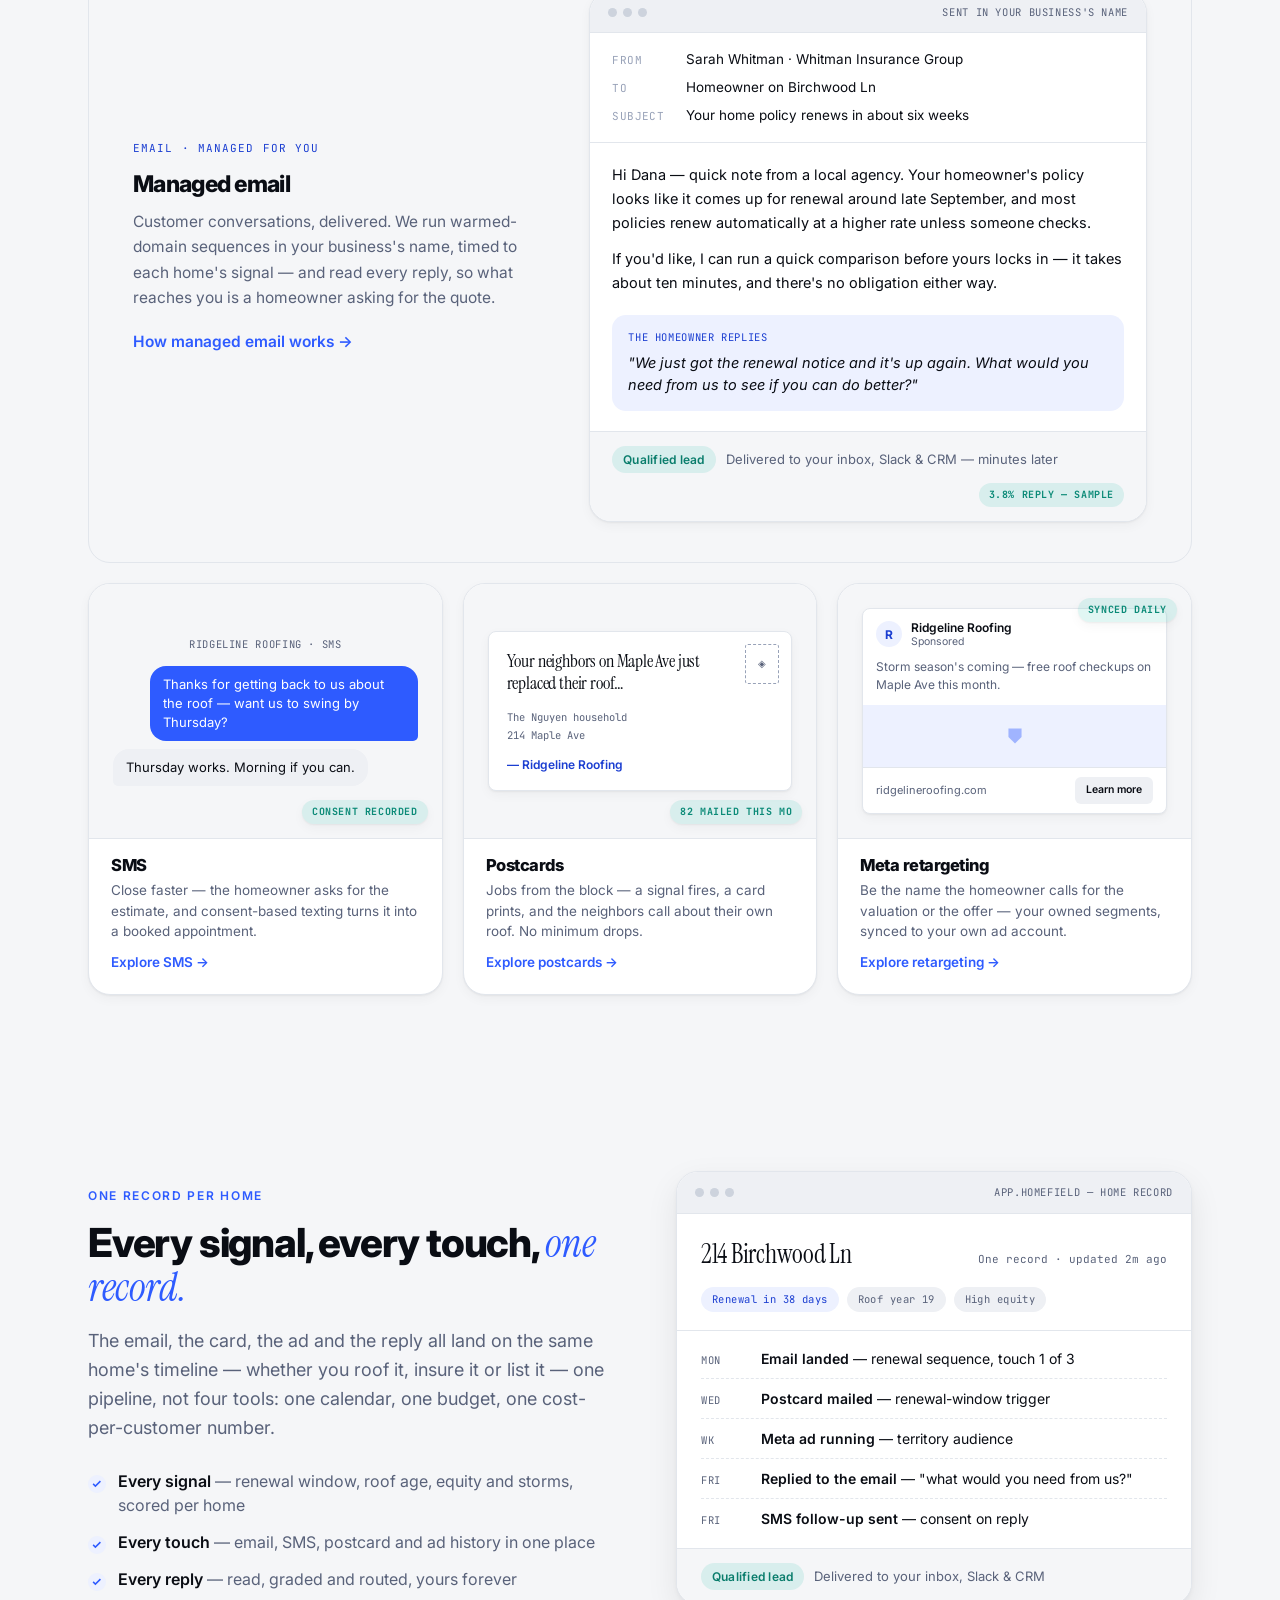
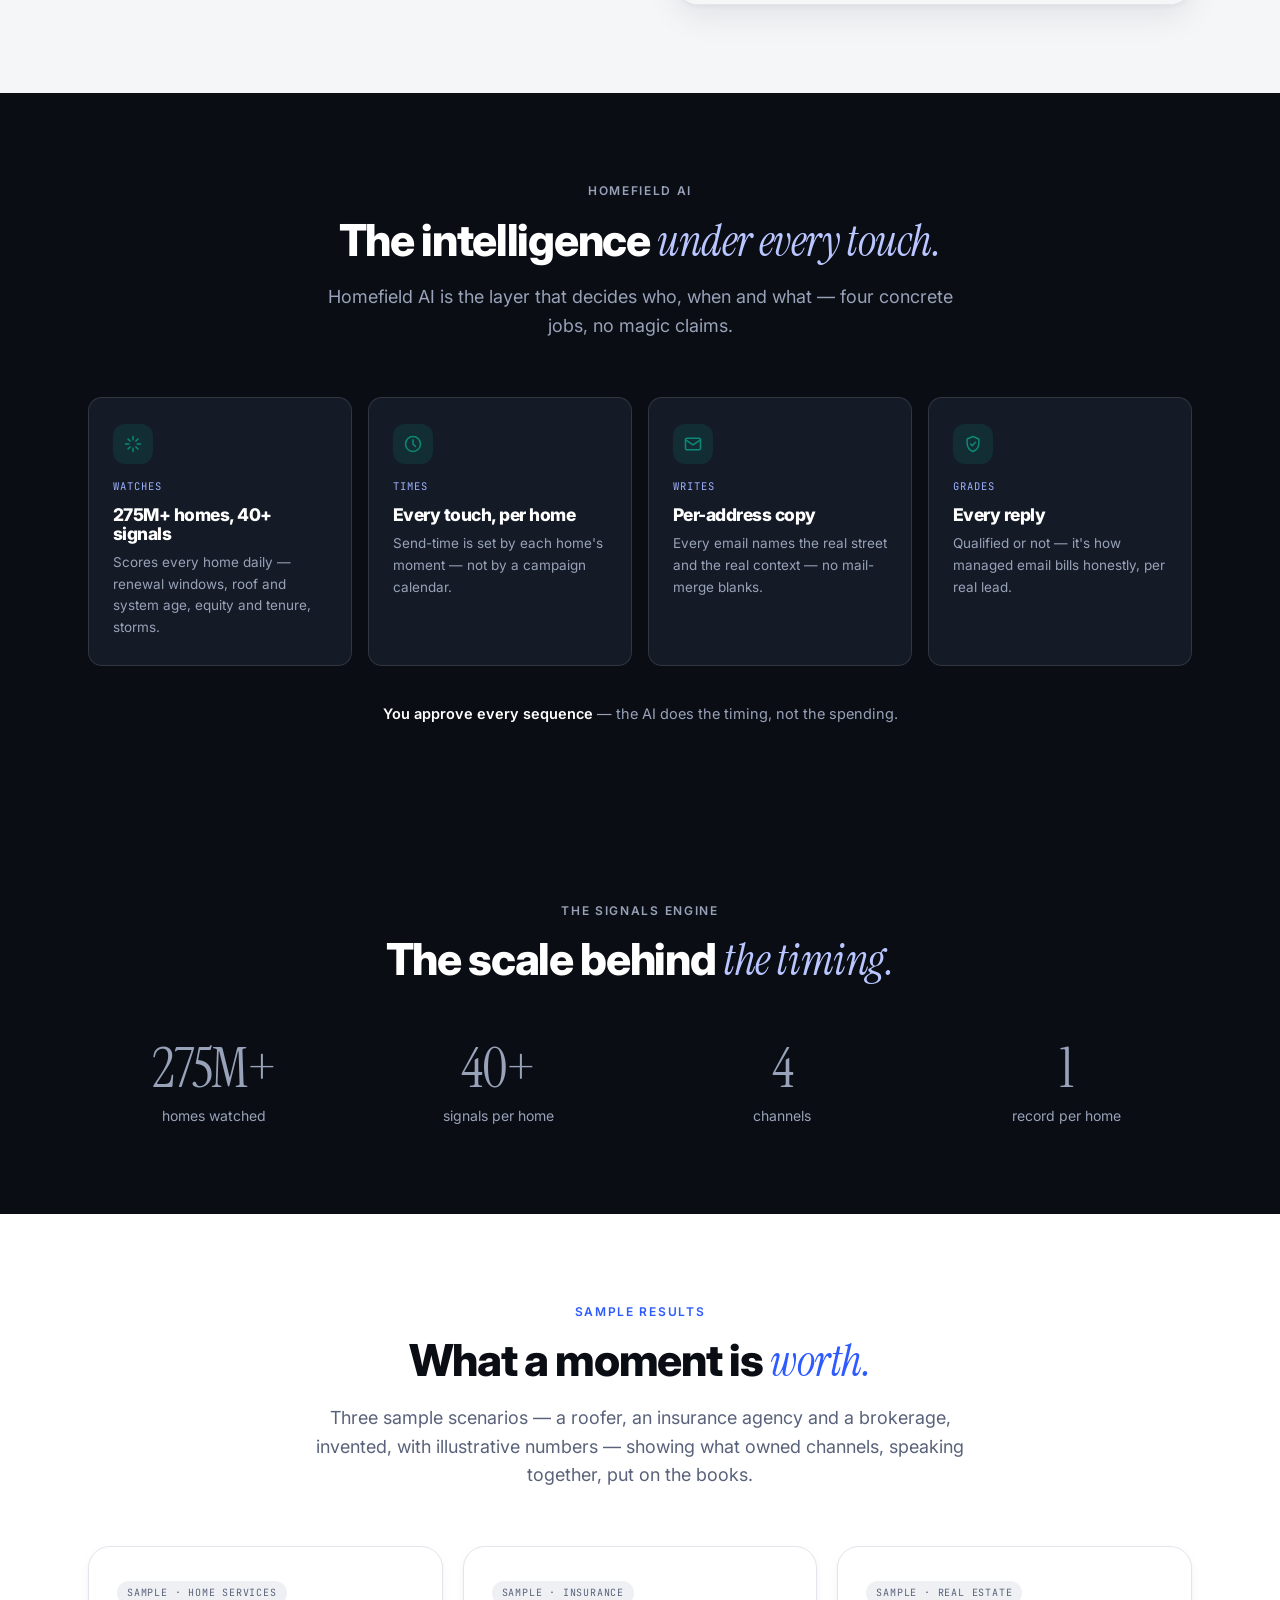
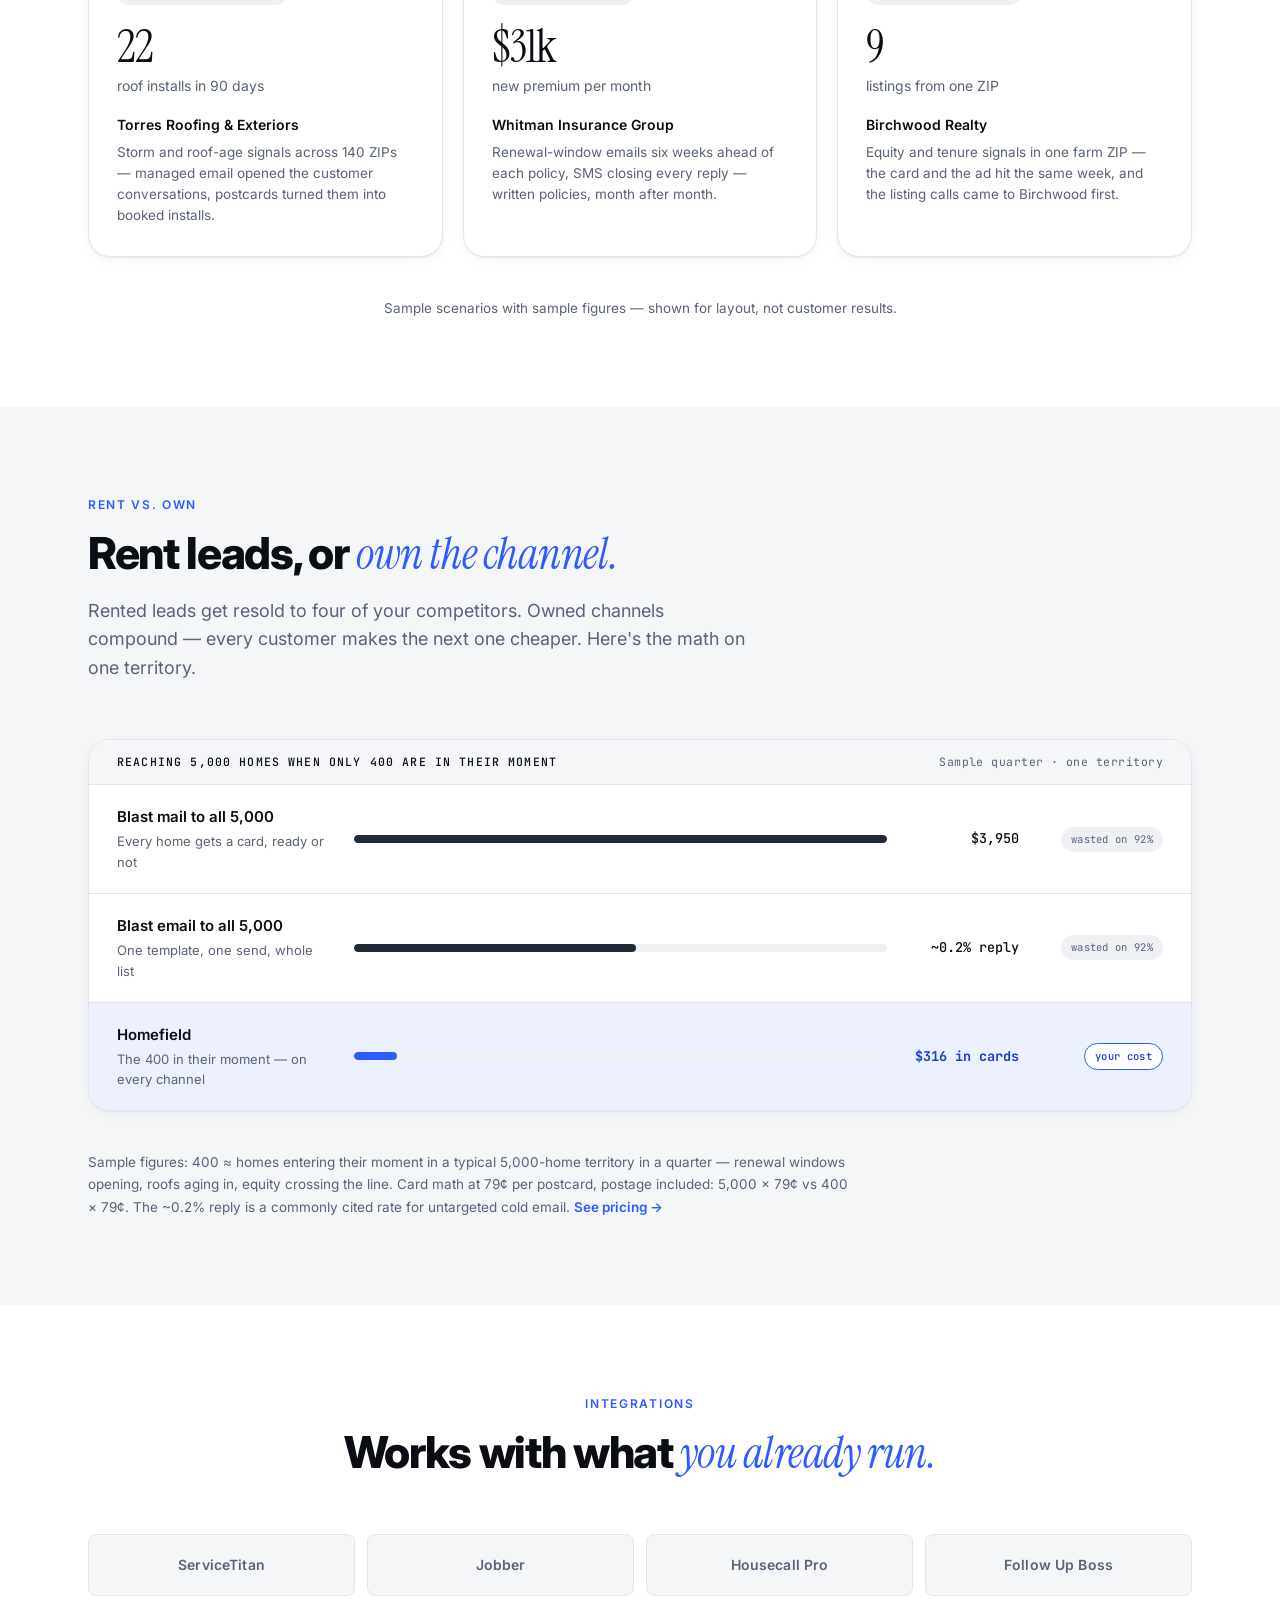
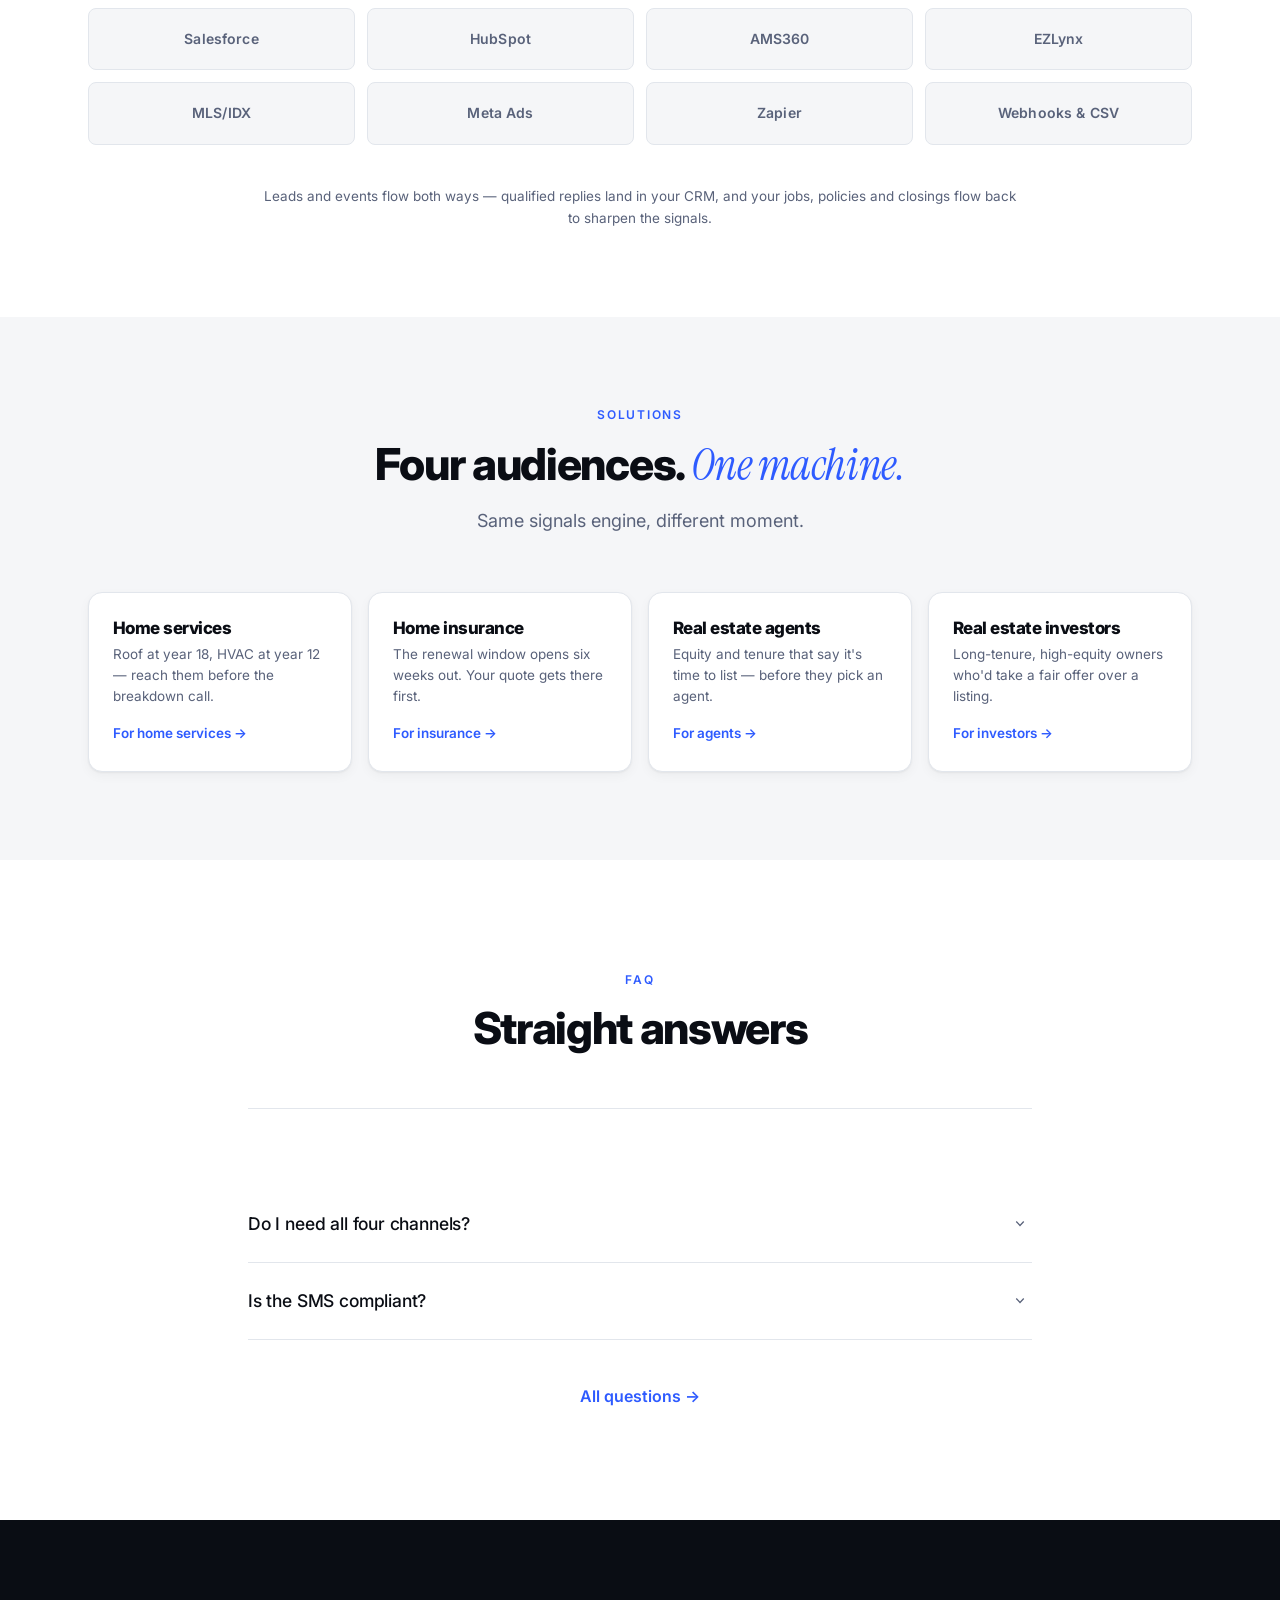
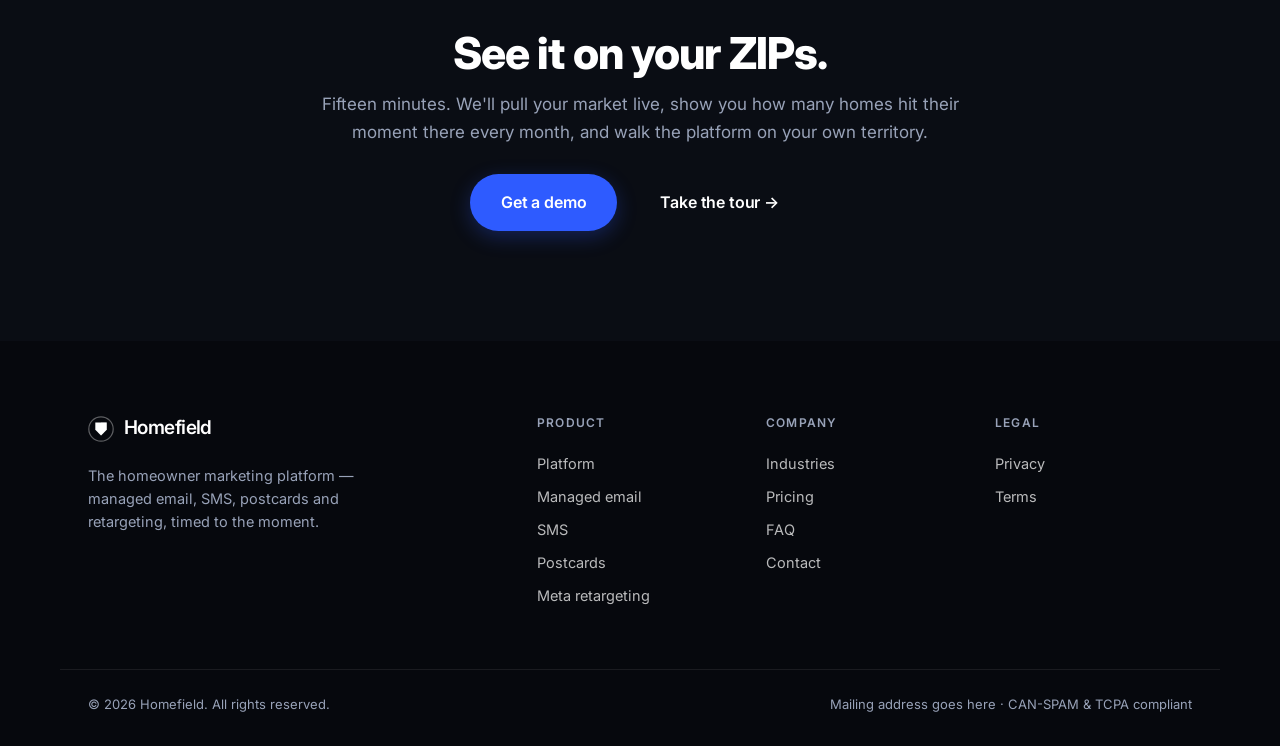
==== commit e4dad59e: "Audience pass: marketed to businesses that sell to homeowners Hero eyebrow becomes the positioning t" ====
--- a/index.html
+++ b/index.html
@@ -3,10 +3,10 @@
 <head>
 <meta charset="utf-8">
 <meta name="viewport" content="width=device-width, initial-scale=1">
-<title>Homefield — More customers, from channels you own</title>
-<meta name="description" content="Homefield is the homeowner marketing platform — owned email, SMS, postcards and Meta retargeting in one system that speaks to each home at its moment, turns replies into customers, and rolls everything up to one pipeline and one cost per customer.">
-<meta property="og:title" content="Homefield — More customers, from channels you own">
-<meta property="og:description" content="Owned email, SMS, postcards and Meta retargeting — one system where every channel speaks to the same home at its moment, and every reply is a customer conversation.">
+<title>Homefield — More customers for businesses that sell to homeowners</title>
+<meta name="description" content="Homefield is the marketing platform for businesses that sell to homeowners — roofers, insurance agencies, real estate agents. Owned email, SMS, postcards and Meta retargeting in one system that speaks to each home at its moment, turns replies into customers, and rolls everything up to one pipeline and one cost per customer.">
+<meta property="og:title" content="Homefield — More customers for businesses that sell to homeowners">
+<meta property="og:description" content="For businesses that sell to homeowners: owned email, SMS, postcards and Meta retargeting — one system where every channel speaks to the same home at its moment, and every reply is a customer conversation.">
 <meta property="og:type" content="website">
 <link rel="preconnect" href="https://fonts.googleapis.com">
 <link rel="preconnect" href="https://fonts.gstatic.com" crossorigin>
@@ -350,12 +350,13 @@
 <!-- ── HERO ──────────────────────────────────────────── -->
 <section class="hero">
   <div class="wrap hero__inner">
-    <p class="eyebrow reveal">The homeowner marketing platform</p>
+    <p class="eyebrow reveal">For businesses that sell to homeowners</p>
     <h1 class="hero__h1 reveal">
       More customers, from channels <em>you own.</em>
     </h1>
     <p class="hero__sub reveal">
-      Owned <strong>email, SMS, postcards and Meta retargeting</strong> — one system where every
+      Built for roofers, insurance agencies and real estate agents — owned
+      <strong>email, SMS, postcards and Meta retargeting</strong> in one system where every
       channel speaks to the same home at its moment, and every reply is a customer conversation.
     </p>
     <div class="hero__actions reveal">
@@ -482,7 +483,8 @@
       <h2>Built to win <em>the customer.</em></h2>
       <p class="lede">
         Most marketing tools help you send more. Homefield exists to win you the customer —
-        on channels you own, at the moment the home is ready to buy.
+        the booked roof, the written policy, the signed listing — on channels you own, at the
+        moment the home is ready to buy.
       </p>
     </div>
 
@@ -491,7 +493,7 @@
         <div class="icn" aria-hidden="true"><svg viewBox="0 0 24 24"><path d="M3 12h4l2-7 4 14 2-7h6"/></svg></div>
         <p class="hm-why__k">Timing</p>
         <h3>Timing that converts</h3>
-        <p>A quote inside the renewal window gets read; the same quote a month early gets deleted. 275M+ homes scored daily, so every touch lands when the home is ready to buy.</p>
+        <p>A quote inside the renewal window gets read; the same quote a month early gets deleted. Your book renews all year — the platform works every window, with 275M+ homes scored daily.</p>
       </li>
       <li class="step">
         <div class="icn" aria-hidden="true"><svg viewBox="0 0 24 24"><circle cx="12" cy="12" r="9"/><circle cx="12" cy="12" r="4"/><circle cx="12" cy="12" r="1"/></svg></div>
@@ -503,7 +505,7 @@
         <div class="icn" aria-hidden="true"><svg viewBox="0 0 24 24"><path d="M10 14a5 5 0 0 0 7 0l3-3a5 5 0 0 0-7-7l-2 2"/><path d="M14 10a5 5 0 0 0-7 0l-3 3a5 5 0 0 0 7 7l2-2"/></svg></div>
         <p class="hm-why__k">Pipeline</p>
         <h3>One pipeline, not four tools</h3>
-        <p>Email, SMS, postcards and Meta speak to the same home in the same week — and roll up to one pipeline, one calendar, one cost-per-customer number.</p>
+        <p>Email, SMS, postcards and Meta speak to the same home in the same week — one pipeline, one calendar, one cost-per-customer number. Between listings, the pipeline keeps moving.</p>
       </li>
       <li class="step">
         <div class="icn" aria-hidden="true"><svg viewBox="0 0 24 24"><path d="M12 3v4M12 17v4M3 12h4M17 12h4M6 6l2.5 2.5M15.5 15.5 18 18M18 6l-2.5 2.5M8.5 15.5 6 18"/></svg></div>
@@ -550,7 +552,7 @@
           <p class="step__n">03</p>
         </div>
         <h3>Reach</h3>
-        <p>You reach them on every channel — managed email, SMS, postcards and Meta — the same week, on the same home, with every reply landing in one pipeline.</p>
+        <p>You reach them on every channel — managed email, SMS, postcards and Meta — the same week, on the same home. While your crew is on the roof, the platform is working the block.</p>
       </li>
     </ul>
 
@@ -644,7 +646,7 @@
         <p>
           Customer conversations, delivered. We run warmed-domain sequences in your
           business's name, timed to each home's signal — and read every reply, so what
-          reaches you is a homeowner ready to buy.
+          reaches you is a homeowner asking for the quote.
         </p>
         <p><a class="hm-link" href="managed-email.html">How managed email works →</a></p>
       </div>
@@ -691,7 +693,7 @@
         </div>
         <div class="hm-chan__cap">
           <h3>SMS</h3>
-          <p>Close faster — consent-based texting that turns replies into booked appointments.</p>
+          <p>Close faster — the homeowner asks for the estimate, and consent-based texting turns it into a booked appointment.</p>
           <a class="hm-link" href="sms.html">Explore SMS →</a>
         </div>
       </div>
@@ -708,7 +710,7 @@
         </div>
         <div class="hm-chan__cap">
           <h3>Postcards</h3>
-          <p>Jobs from the block — a signal fires, a card prints, the neighbors call. No minimum drops.</p>
+          <p>Jobs from the block — a signal fires, a card prints, and the neighbors call about their own roof. No minimum drops.</p>
           <a class="hm-link" href="postcards.html">Explore postcards →</a>
         </div>
       </div>
@@ -733,7 +735,7 @@
         </div>
         <div class="hm-chan__cap">
           <h3>Meta retargeting</h3>
-          <p>Be the name they call — your owned segments, synced to your own ad account.</p>
+          <p>Be the name the homeowner calls for the valuation or the offer — your owned segments, synced to your own ad account.</p>
           <a class="hm-link" href="retargeting.html">Explore retargeting →</a>
         </div>
       </div>
@@ -750,8 +752,8 @@
         <h2>Every signal, every touch, <em>one record.</em></h2>
         <p class="lede">
           The email, the card, the ad and the reply all land on the same home's timeline —
-          one pipeline, not four tools: one calendar, one budget, one cost-per-customer
-          number.
+          whether you roof it, insure it or list it — one pipeline, not four tools: one
+          calendar, one budget, one cost-per-customer number.
         </p>
         <ul class="ticks">
           <li><strong>Every signal</strong> — renewal window, roof age, equity and storms, scored per home</li>
@@ -858,8 +860,9 @@
       <p class="eyebrow eyebrow--dark">Sample results</p>
       <h2>What a moment is <em>worth.</em></h2>
       <p class="lede">
-        Three sample scenarios — invented businesses, illustrative numbers — showing what
-        owned channels, speaking together, put on the books.
+        Three sample scenarios — a roofer, an insurance agency and a brokerage, invented,
+        with illustrative numbers — showing what owned channels, speaking together, put
+        on the books.
       </p>
     </div>
 
@@ -1020,7 +1023,7 @@
       </details>
       <details class="faq__item">
         <summary>Do I need all four channels?</summary>
-        <div class="faq__a"><p>No. Most businesses start with one — usually managed email — and add channels as the moment proves out. They stack: the email lands, the card arrives, the ad follows, same home, same week, so each channel makes the others convert better.</p></div>
+        <div class="faq__a"><p>No. Most roofers and agencies start with one — usually managed email — and add channels as the moment proves out. They stack: the email lands, the card arrives, the ad follows, same home, same week, so each channel makes the others convert better.</p></div>
       </details>
       <details class="faq__item">
         <summary>Is the SMS compliant?</summary>
